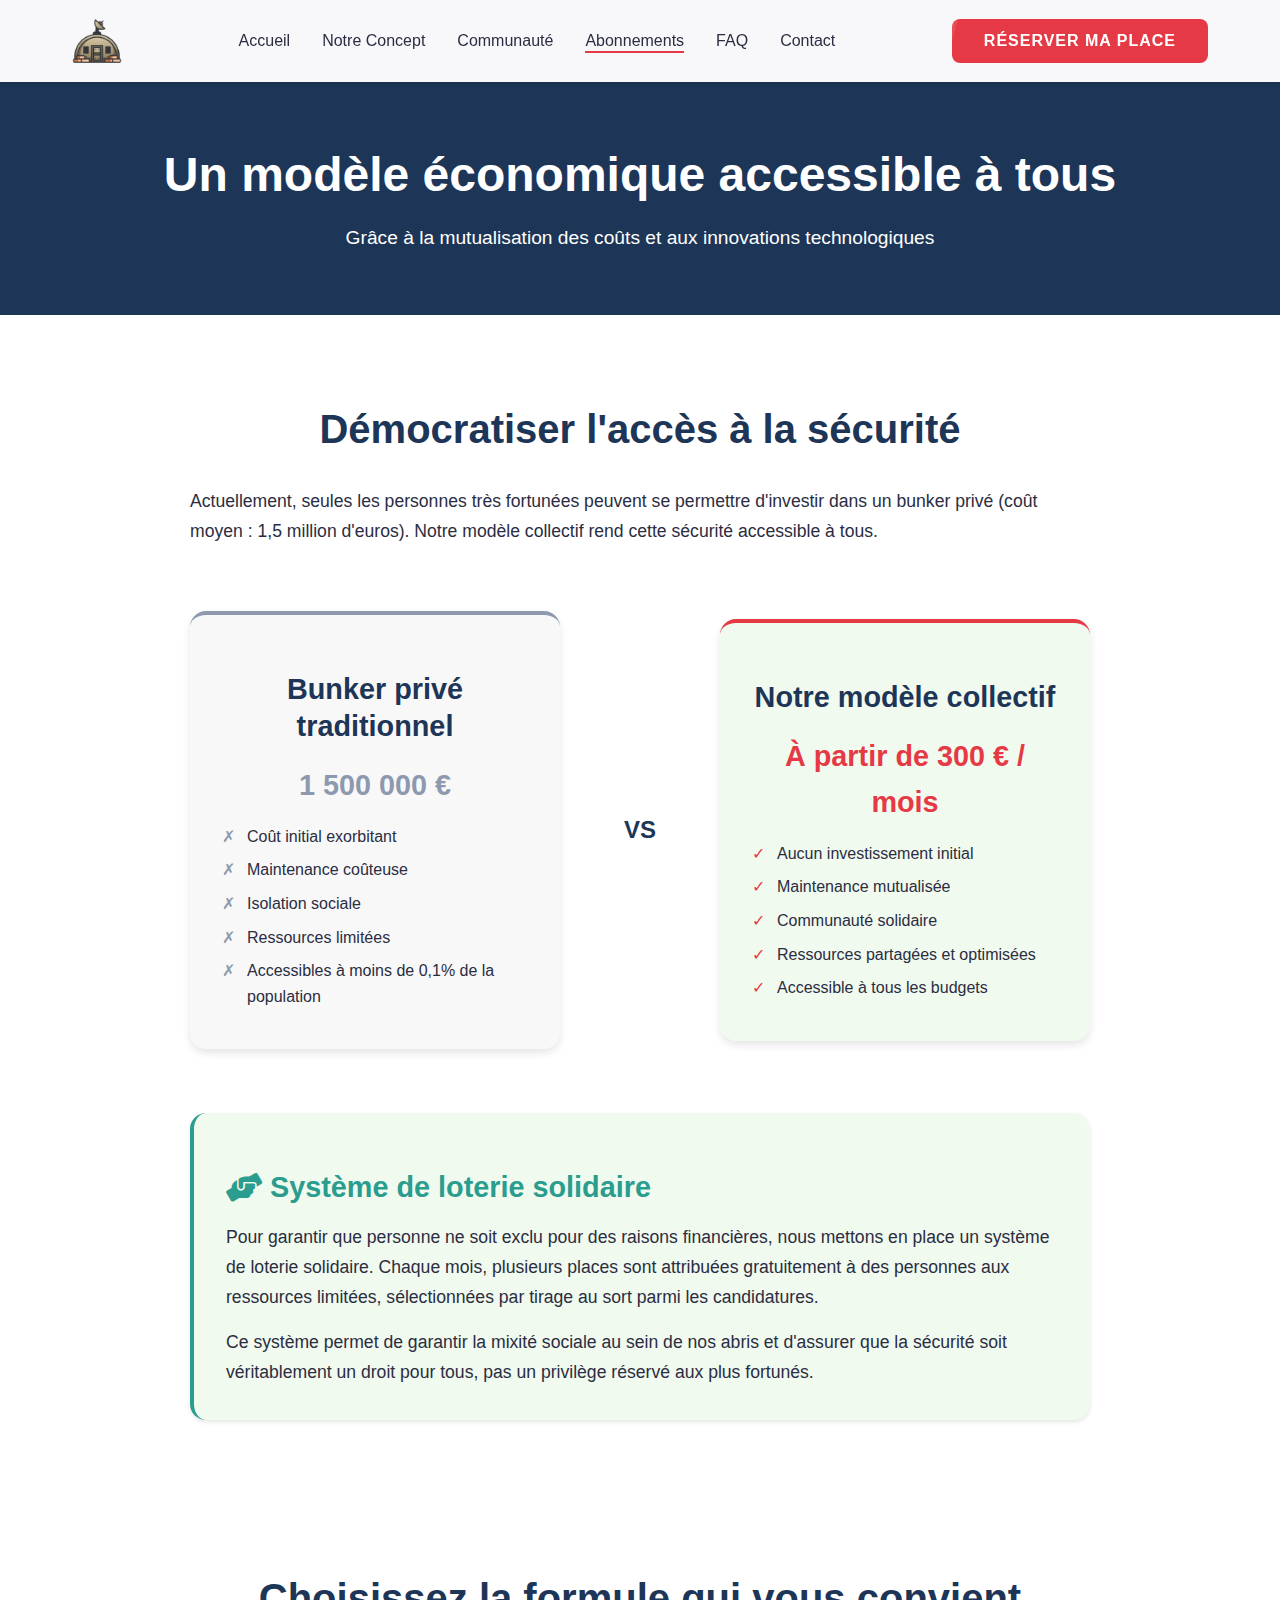
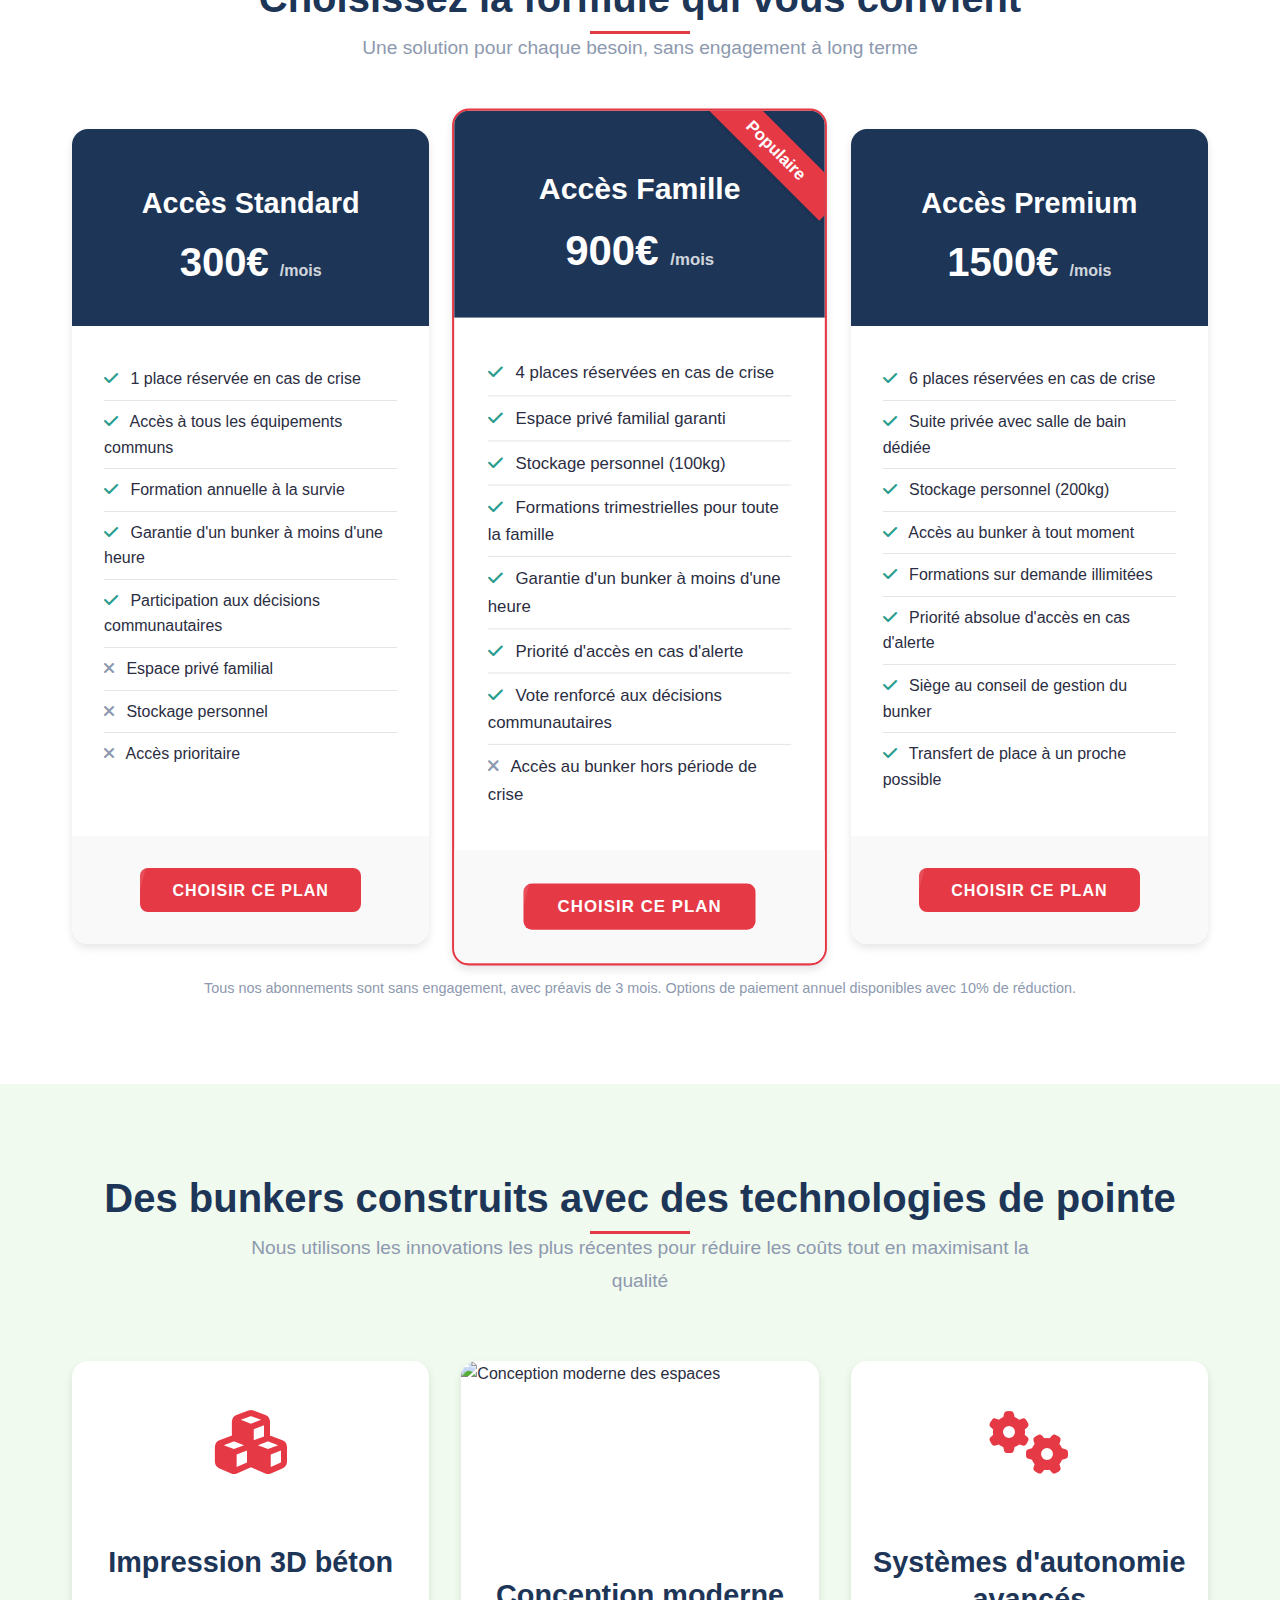
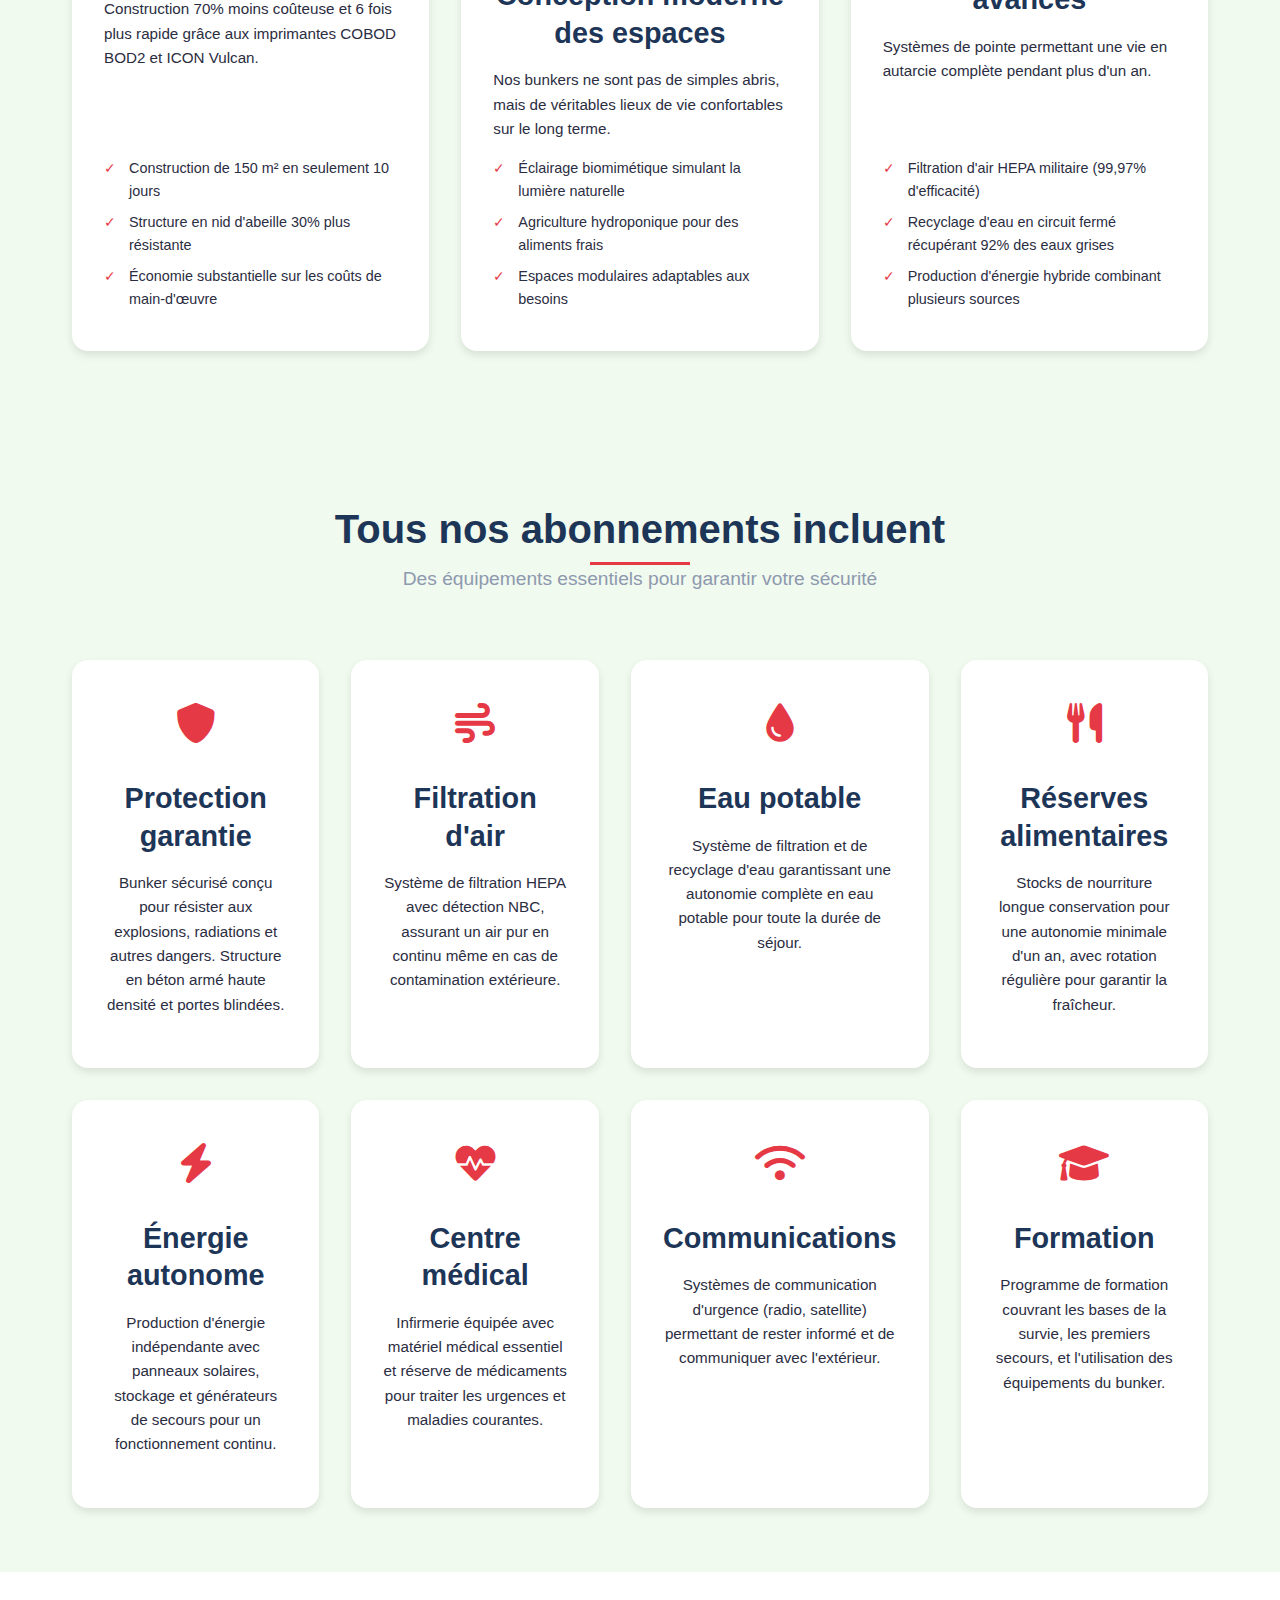
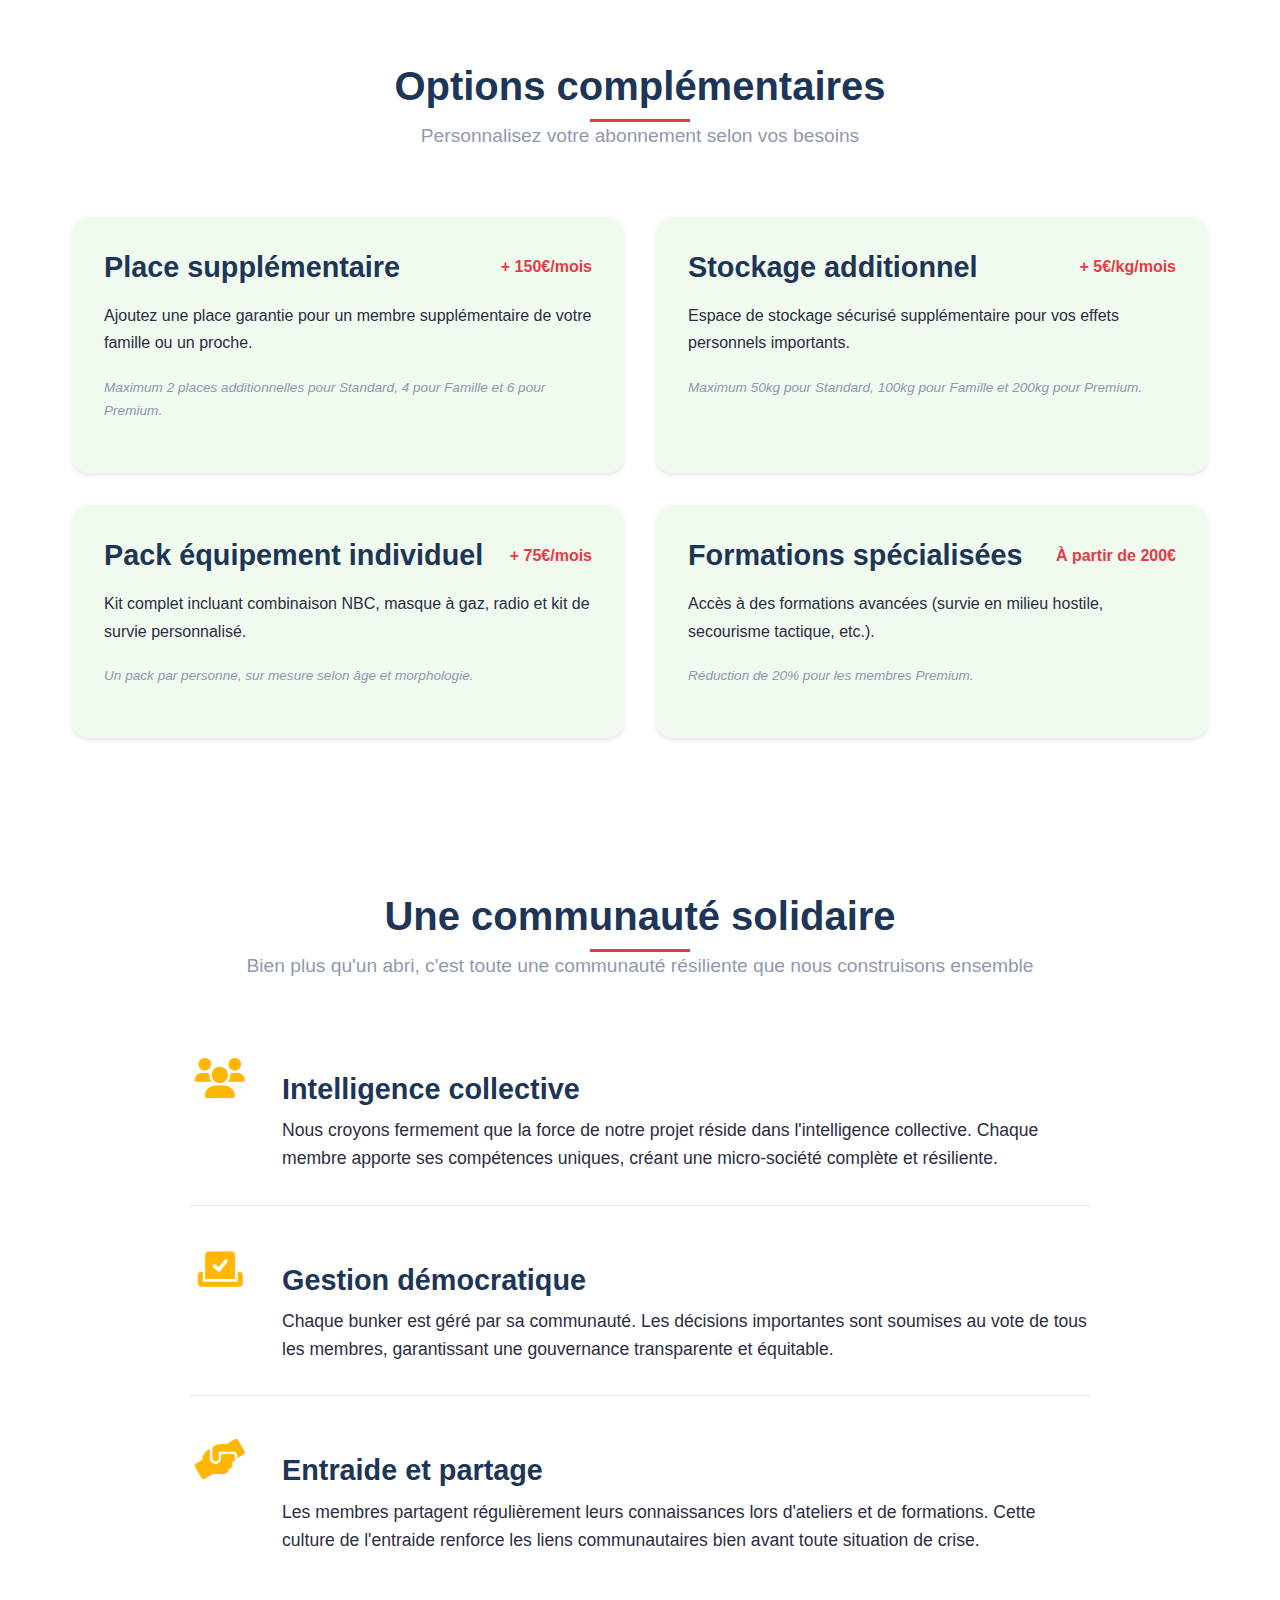
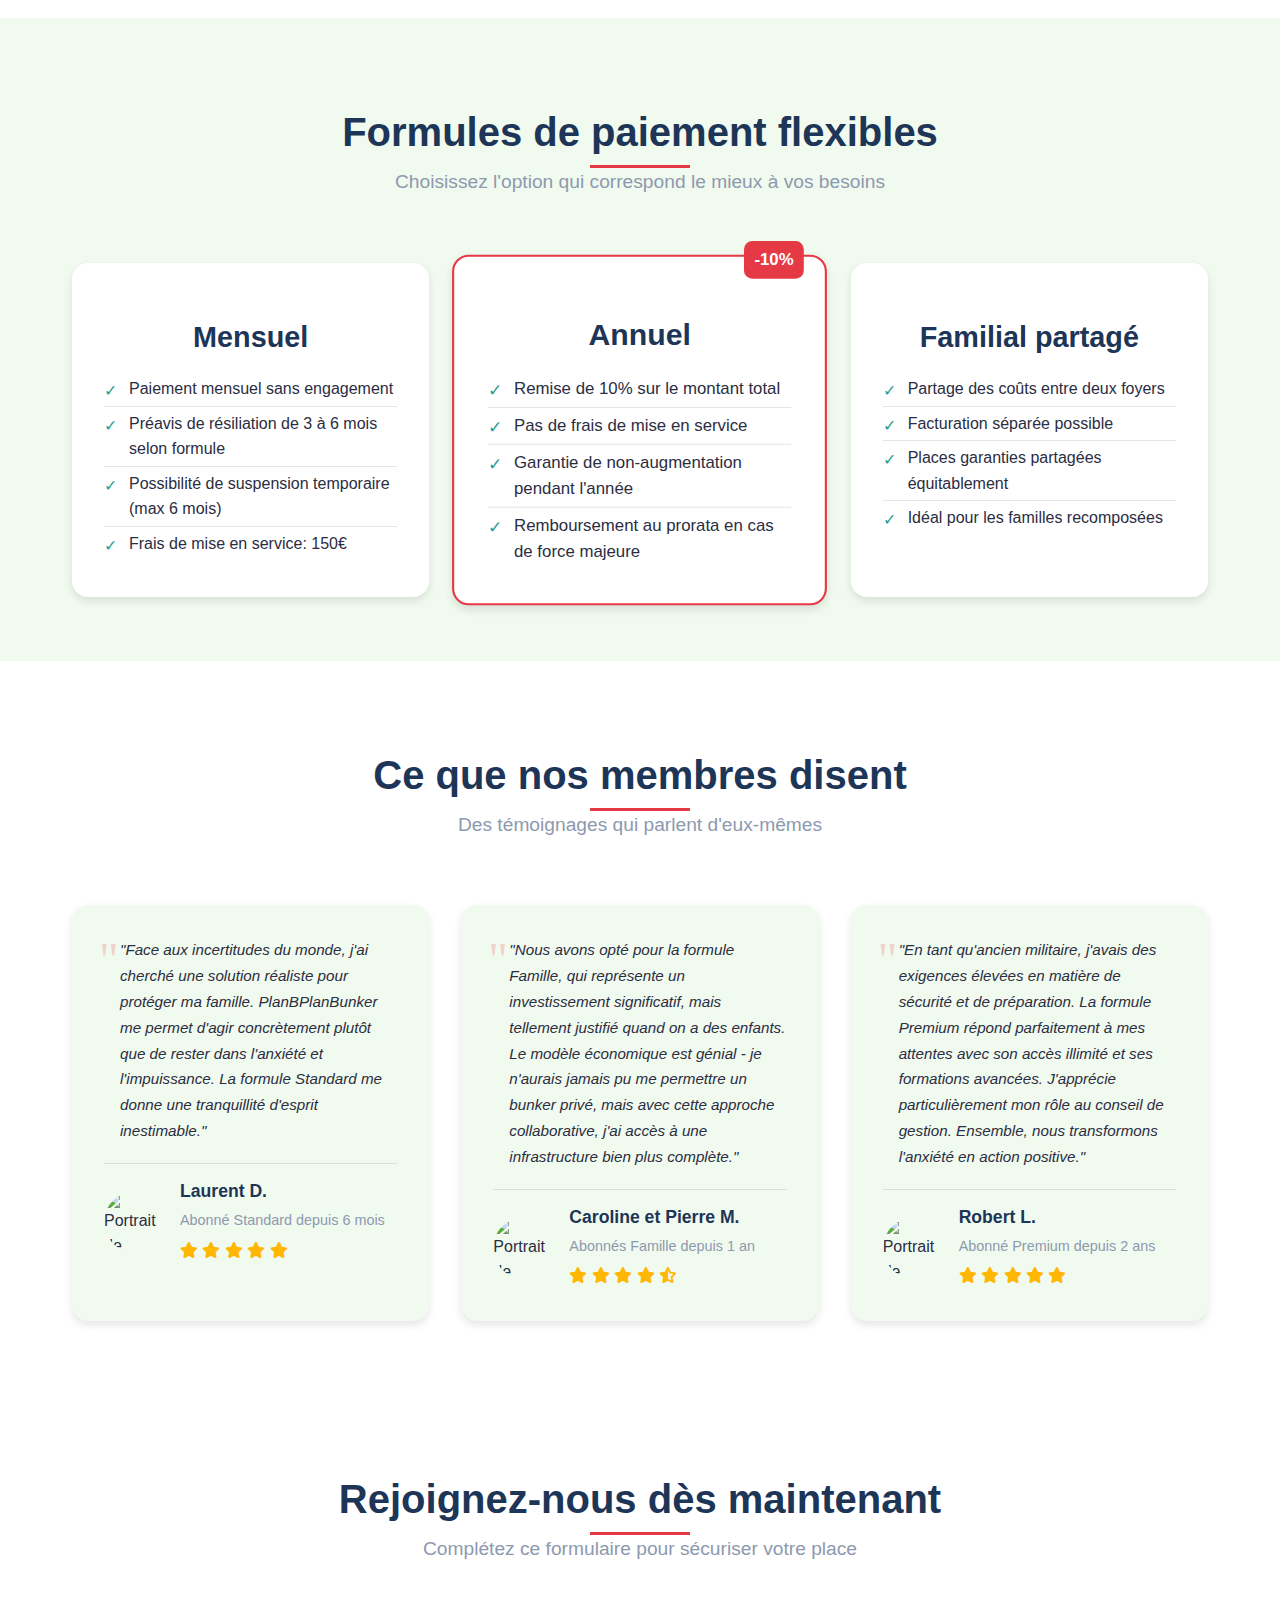
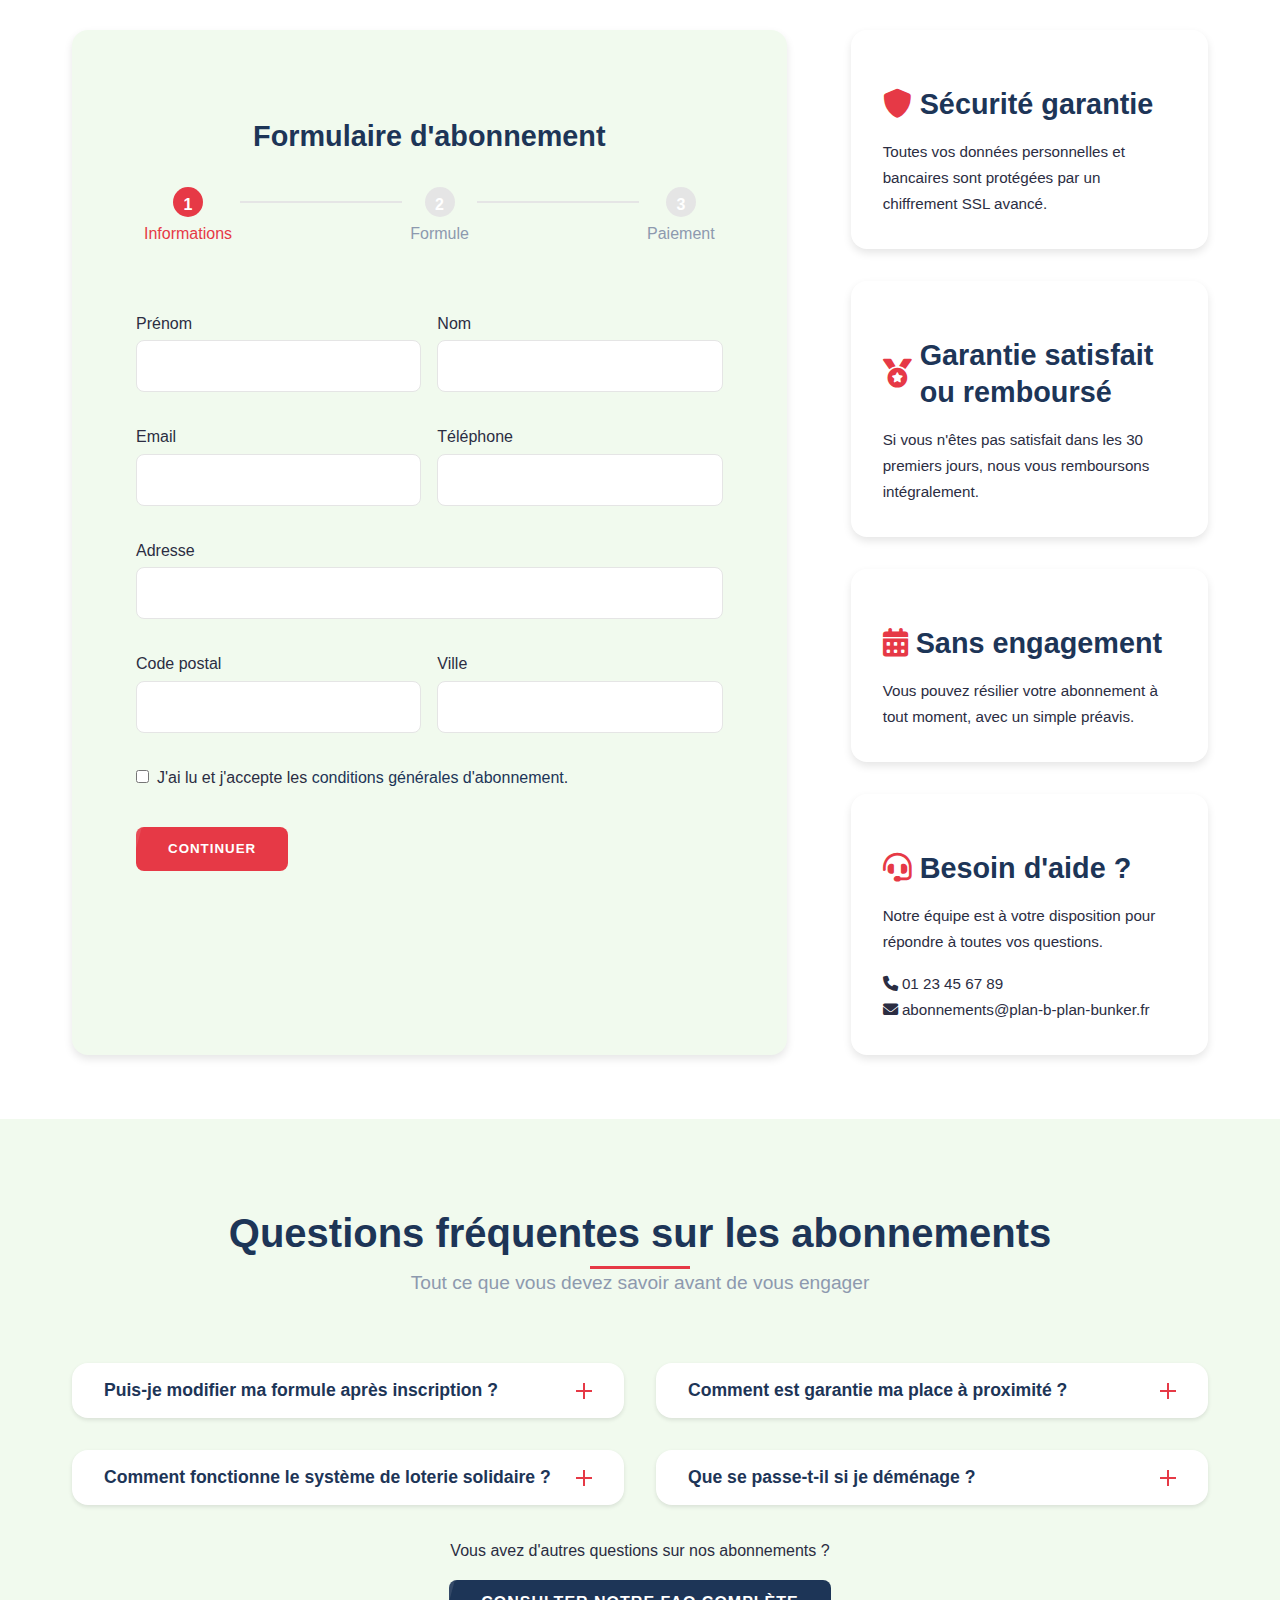
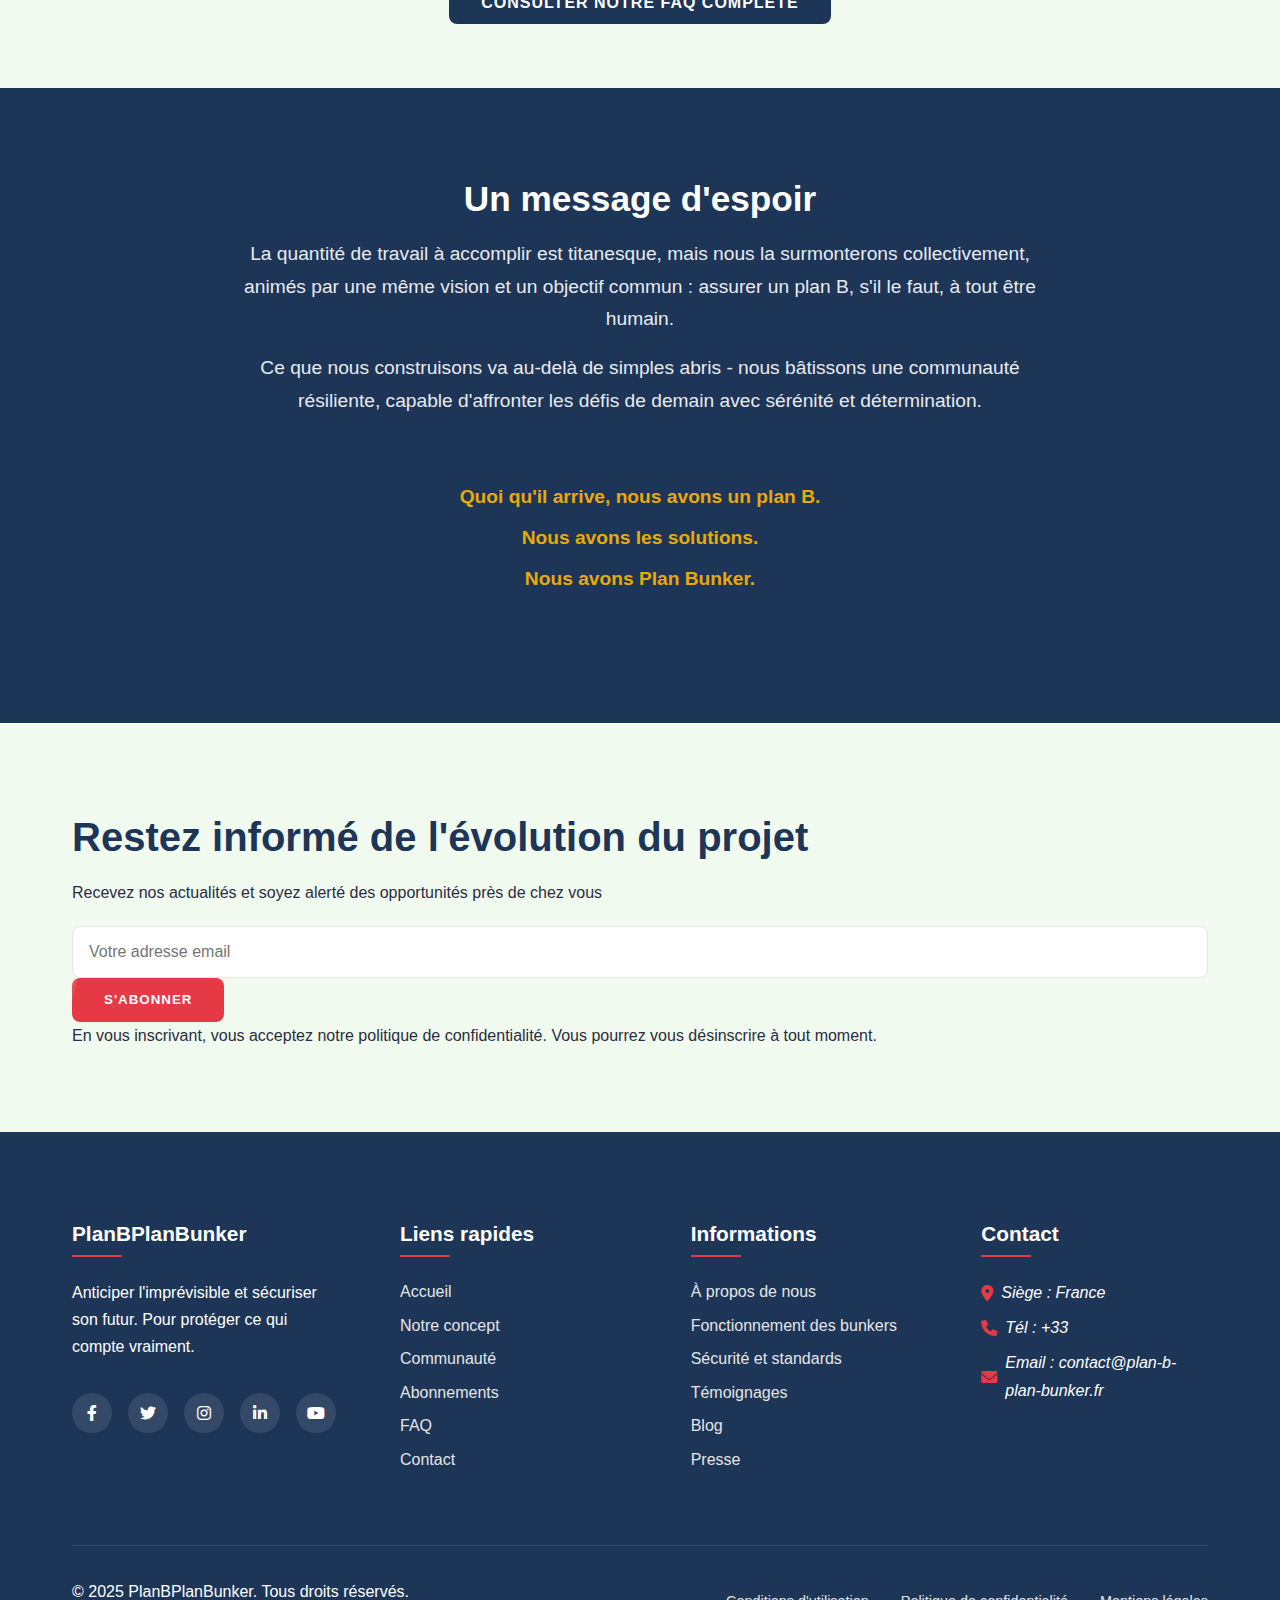
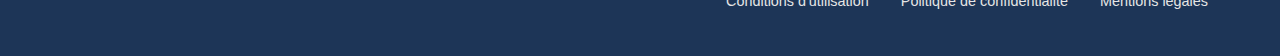
==== pages/abonnement.html @ 9e8ac9ee "refonte page abonnement" ====
<!DOCTYPE html>
<html lang="fr">
<head>
    <meta charset="UTF-8">
    <meta name="viewport" content="width=device-width, initial-scale=1.0">
    <title>Abonnements | PlanBPlanBunker</title>
    <meta name="description" content="Découvrez nos formules d'abonnement pour accéder à nos bunkers communautaires et sécuriser votre Plan B face aux incertitudes de demain.">
    <link rel="stylesheet" href="../assets/css/main.css">
    <link rel="stylesheet" href="../assets/css/abonnement.css">
    <link rel="stylesheet" href="https://cdnjs.cloudflare.com/ajax/libs/font-awesome/6.0.0/css/all.min.css">
</head>
<body>
<!-- Bannière d'alerte -->
<div class="alert-banner">
    <p>🚨 Face aux tensions mondiales croissantes, il est temps d'agir. Nous avons besoin d'un Plan B !</p>
    <button class="close-btn"><i class="fas fa-times"></i></button>
</div>

<!-- En-tête -->
<header class="main-header">
    <div class="container">
        <div class="logo">
            <a href="../index.html">
                <img src="../assets/images/logo.png" alt="PlanBPlanBunker Logo">
            </a>
        </div>
        <nav class="main-nav">
            <button class="menu-toggle" aria-label="Toggle Menu">
                <span></span>
                <span></span>
                <span></span>
            </button>
            <ul class="nav-list">
                <li><a href="../index.html">Accueil</a></li>
                <li><a href="concept.html">Notre Concept</a></li>
                <li><a href="communaute.html">Communauté</a></li>
                <li><a href="abonnement.html" class="active">Abonnements</a></li>
                <li><a href="faq.html">FAQ</a></li>
                <li><a href="contact.html">Contact</a></li>
            </ul>
        </nav>
        <div class="cta-header">
            <a href="#subscribe-now" class="btn btn-primary">Réserver ma place</a>
        </div>
    </div>
</header>

<!-- En-tête de page -->
<section class="page-hero">
    <div class="container">
        <h1>Un modèle économique accessible à tous</h1>
        <p>Grâce à la mutualisation des coûts et aux innovations technologiques</p>
    </div>
</section>

<!-- Section Introduction -->
<section class="intro-section">
    <div class="container">
        <div class="intro-content">
            <h2>Démocratiser l'accès à la sécurité</h2>
            <p>Actuellement, seules les personnes très fortunées peuvent se permettre d'investir dans un bunker privé (coût moyen : 1,5 million d'euros). Notre modèle collectif rend cette sécurité accessible à tous.</p>

            <div class="cost-comparison">
                <div class="comparison-item private">
                    <h3>Bunker privé traditionnel</h3>
                    <div class="price">1 500 000 €</div>
                    <ul class="comparison-features">
                        <li>Coût initial exorbitant</li>
                        <li>Maintenance coûteuse</li>
                        <li>Isolation sociale</li>
                        <li>Ressources limitées</li>
                        <li>Accessibles à moins de 0,1% de la population</li>
                    </ul>
                </div>
                <div class="comparison-vs">VS</div>
                <div class="comparison-item collective">
                    <h3>Notre modèle collectif</h3>
                    <div class="price">À partir de 300 € / mois</div>
                    <ul class="comparison-features">
                        <li>Aucun investissement initial</li>
                        <li>Maintenance mutualisée</li>
                        <li>Communauté solidaire</li>
                        <li>Ressources partagées et optimisées</li>
                        <li>Accessible à tous les budgets</li>
                    </ul>
                </div>
            </div>

            <div class="info-box solidarity">
                <h3><i class="fas fa-hands-helping"></i> Système de loterie solidaire</h3>
                <p>Pour garantir que personne ne soit exclu pour des raisons financières, nous mettons en place un système de loterie solidaire. Chaque mois, plusieurs places sont attribuées gratuitement à des personnes aux ressources limitées, sélectionnées par tirage au sort parmi les candidatures.</p>
                <p>Ce système permet de garantir la mixité sociale au sein de nos abris et d'assurer que la sécurité soit véritablement un droit pour tous, pas un privilège réservé aux plus fortunés.</p>
            </div>
        </div>
    </div>
</section>

<!-- Section Plans d'abonnement -->
<section class="plans-section">
    <div class="container">
        <div class="section-header">
            <h2>Choisissez la formule qui vous convient</h2>
            <p>Une solution pour chaque besoin, sans engagement à long terme</p>
        </div>

        <div class="plans-grid">
            <div class="plan-card">
                <div class="plan-header">
                    <h3>Accès Standard</h3>
                    <div class="price">
                        <span class="amount">300€</span>
                        <span class="period">/mois</span>
                    </div>
                </div>
                <div class="plan-features">
                    <ul>
                        <li><i class="fas fa-check"></i> 1 place réservée en cas de crise</li>
                        <li><i class="fas fa-check"></i> Accès à tous les équipements communs</li>
                        <li><i class="fas fa-check"></i> Formation annuelle à la survie</li>
                        <li><i class="fas fa-check"></i> Garantie d'un bunker à moins d'une heure</li>
                        <li><i class="fas fa-check"></i> Participation aux décisions communautaires</li>
                        <li><i class="fas fa-times"></i> Espace privé familial</li>
                        <li><i class="fas fa-times"></i> Stockage personnel</li>
                        <li><i class="fas fa-times"></i> Accès prioritaire</li>
                    </ul>
                </div>
                <div class="plan-footer">
                    <a href="#subscribe-now" class="btn btn-primary">Choisir ce plan</a>
                </div>
            </div>

            <div class="plan-card featured">
                <div class="ribbon">Populaire</div>
                <div class="plan-header">
                    <h3>Accès Famille</h3>
                    <div class="price">
                        <span class="amount">900€</span>
                        <span class="period">/mois</span>
                    </div>
                </div>
                <div class="plan-features">
                    <ul>
                        <li><i class="fas fa-check"></i> 4 places réservées en cas de crise</li>
                        <li><i class="fas fa-check"></i> Espace privé familial garanti</li>
                        <li><i class="fas fa-check"></i> Stockage personnel (100kg)</li>
                        <li><i class="fas fa-check"></i> Formations trimestrielles pour toute la famille</li>
                        <li><i class="fas fa-check"></i> Garantie d'un bunker à moins d'une heure</li>
                        <li><i class="fas fa-check"></i> Priorité d'accès en cas d'alerte</li>
                        <li><i class="fas fa-check"></i> Vote renforcé aux décisions communautaires</li>
                        <li><i class="fas fa-times"></i> Accès au bunker hors période de crise</li>
                    </ul>
                </div>
                <div class="plan-footer">
                    <a href="#subscribe-now" class="btn btn-primary">Choisir ce plan</a>
                </div>
            </div>

            <div class="plan-card">
                <div class="plan-header">
                    <h3>Accès Premium</h3>
                    <div class="price">
                        <span class="amount">1500€</span>
                        <span class="period">/mois</span>
                    </div>
                </div>
                <div class="plan-features">
                    <ul>
                        <li><i class="fas fa-check"></i> 6 places réservées en cas de crise</li>
                        <li><i class="fas fa-check"></i> Suite privée avec salle de bain dédiée</li>
                        <li><i class="fas fa-check"></i> Stockage personnel (200kg)</li>
                        <li><i class="fas fa-check"></i> Accès au bunker à tout moment</li>
                        <li><i class="fas fa-check"></i> Formations sur demande illimitées</li>
                        <li><i class="fas fa-check"></i> Priorité absolue d'accès en cas d'alerte</li>
                        <li><i class="fas fa-check"></i> Siège au conseil de gestion du bunker</li>
                        <li><i class="fas fa-check"></i> Transfert de place à un proche possible</li>
                    </ul>
                </div>
                <div class="plan-footer">
                    <a href="#subscribe-now" class="btn btn-primary">Choisir ce plan</a>
                </div>
            </div>
        </div>

        <div class="plans-note">
            <p>Tous nos abonnements sont sans engagement, avec préavis de 3 mois. Options de paiement annuel disponibles avec 10% de réduction.</p>
        </div>
    </div>
</section>

<!-- Section Technologies -->
<section class="tech-section">
    <div class="container">
        <div class="section-header">
            <h2>Des bunkers construits avec des technologies de pointe</h2>
            <p>Nous utilisons les innovations les plus récentes pour réduire les coûts tout en maximisant la qualité</p>
        </div>

        <div class="tech-grid">
            <div class="tech-item">
                <div class="tech-icon">
                    <i class="fas fa-cubes"></i>
                </div>
                <h3>Impression 3D béton</h3>
                <p>Construction 70% moins coûteuse et 6 fois plus rapide grâce aux imprimantes COBOD BOD2 et ICON Vulcan.</p>
                <ul class="tech-benefits">
                    <li>Construction de 150 m² en seulement 10 jours</li>
                    <li>Structure en nid d'abeille 30% plus résistante</li>
                    <li>Économie substantielle sur les coûts de main-d'œuvre</li>
                </ul>
            </div>

            <div class="tech-item">
                <div class="tech-image">
                    <img src="../assets/images/modern-bunker-space.jpg" alt="Conception moderne des espaces">
                </div>
                <h3>Conception moderne des espaces</h3>
                <p>Nos bunkers ne sont pas de simples abris, mais de véritables lieux de vie confortables sur le long terme.</p>
                <ul class="tech-benefits">
                    <li>Éclairage biomimétique simulant la lumière naturelle</li>
                    <li>Agriculture hydroponique pour des aliments frais</li>
                    <li>Espaces modulaires adaptables aux besoins</li>
                </ul>
            </div>

            <div class="tech-item">
                <div class="tech-icon">
                    <i class="fas fa-cogs"></i>
                </div>
                <h3>Systèmes d'autonomie avancés</h3>
                <p>Systèmes de pointe permettant une vie en autarcie complète pendant plus d'un an.</p>
                <ul class="tech-benefits">
                    <li>Filtration d'air HEPA militaire (99,97% d'efficacité)</li>
                    <li>Recyclage d'eau en circuit fermé récupérant 92% des eaux grises</li>
                    <li>Production d'énergie hybride combinant plusieurs sources</li>
                </ul>
            </div>
        </div>
    </div>
</section>

<!-- Section Avantages inclus -->
<section class="benefits-section">
    <div class="container">
        <div class="section-header">
            <h2>Tous nos abonnements incluent</h2>
            <p>Des équipements essentiels pour garantir votre sécurité</p>
        </div>

        <div class="benefits-grid">
            <div class="benefit-card">
                <div class="benefit-icon">
                    <i class="fas fa-shield-alt"></i>
                </div>
                <h3>Protection garantie</h3>
                <p>Bunker sécurisé conçu pour résister aux explosions, radiations et autres dangers. Structure en béton armé haute densité et portes blindées.</p>
            </div>

            <div class="benefit-card">
                <div class="benefit-icon">
                    <i class="fas fa-wind"></i>
                </div>
                <h3>Filtration d'air</h3>
                <p>Système de filtration HEPA avec détection NBC, assurant un air pur en continu même en cas de contamination extérieure.</p>
            </div>

            <div class="benefit-card">
                <div class="benefit-icon">
                    <i class="fas fa-tint"></i>
                </div>
                <h3>Eau potable</h3>
                <p>Système de filtration et de recyclage d'eau garantissant une autonomie complète en eau potable pour toute la durée de séjour.</p>
            </div>

            <div class="benefit-card">
                <div class="benefit-icon">
                    <i class="fas fa-utensils"></i>
                </div>
                <h3>Réserves alimentaires</h3>
                <p>Stocks de nourriture longue conservation pour une autonomie minimale d'un an, avec rotation régulière pour garantir la fraîcheur.</p>
            </div>

            <div class="benefit-card">
                <div class="benefit-icon">
                    <i class="fas fa-bolt"></i>
                </div>
                <h3>Énergie autonome</h3>
                <p>Production d'énergie indépendante avec panneaux solaires, stockage et générateurs de secours pour un fonctionnement continu.</p>
            </div>

            <div class="benefit-card">
                <div class="benefit-icon">
                    <i class="fas fa-heartbeat"></i>
                </div>
                <h3>Centre médical</h3>
                <p>Infirmerie équipée avec matériel médical essentiel et réserve de médicaments pour traiter les urgences et maladies courantes.</p>
            </div>

            <div class="benefit-card">
                <div class="benefit-icon">
                    <i class="fas fa-wifi"></i>
                </div>
                <h3>Communications</h3>
                <p>Systèmes de communication d'urgence (radio, satellite) permettant de rester informé et de communiquer avec l'extérieur.</p>
            </div>

            <div class="benefit-card">
                <div class="benefit-icon">
                    <i class="fas fa-graduation-cap"></i>
                </div>
                <h3>Formation</h3>
                <p>Programme de formation couvrant les bases de la survie, les premiers secours, et l'utilisation des équipements du bunker.</p>
            </div>
        </div>
    </div>
</section>

<!-- Section Options complémentaires -->
<section class="options-section">
    <div class="container">
        <div class="section-header">
            <h2>Options complémentaires</h2>
            <p>Personnalisez votre abonnement selon vos besoins</p>
        </div>

        <div class="options-grid">
            <div class="option-card">
                <div class="option-header">
                    <h3>Place supplémentaire</h3>
                    <span class="option-price">+ 150€/mois</span>
                </div>
                <p>Ajoutez une place garantie pour un membre supplémentaire de votre famille ou un proche.</p>
                <p class="option-note">Maximum 2 places additionnelles pour Standard, 4 pour Famille et 6 pour Premium.</p>
            </div>

            <div class="option-card">
                <div class="option-header">
                    <h3>Stockage additionnel</h3>
                    <span class="option-price">+ 5€/kg/mois</span>
                </div>
                <p>Espace de stockage sécurisé supplémentaire pour vos effets personnels importants.</p>
                <p class="option-note">Maximum 50kg pour Standard, 100kg pour Famille et 200kg pour Premium.</p>
            </div>

            <div class="option-card">
                <div class="option-header">
                    <h3>Pack équipement individuel</h3>
                    <span class="option-price">+ 75€/mois</span>
                </div>
                <p>Kit complet incluant combinaison NBC, masque à gaz, radio et kit de survie personnalisé.</p>
                <p class="option-note">Un pack par personne, sur mesure selon âge et morphologie.</p>
            </div>

            <div class="option-card">
                <div class="option-header">
                    <h3>Formations spécialisées</h3>
                    <span class="option-price">À partir de 200€</span>
                </div>
                <p>Accès à des formations avancées (survie en milieu hostile, secourisme tactique, etc.).</p>
                <p class="option-note">Réduction de 20% pour les membres Premium.</p>
            </div>
        </div>
    </div>
</section>

<!-- Section Communauté -->
<section class="community-section">
    <div class="container">
        <div class="section-header">
            <h2>Une communauté solidaire</h2>
            <p>Bien plus qu'un abri, c'est toute une communauté résiliente que nous construisons ensemble</p>
        </div>

        <div class="community-features">
            <div class="community-feature">
                <div class="feature-icon">
                    <i class="fas fa-users"></i>
                </div>
                <div class="feature-content">
                    <h3>Intelligence collective</h3>
                    <p>Nous croyons fermement que la force de notre projet réside dans l'intelligence collective. Chaque membre apporte ses compétences uniques, créant une micro-société complète et résiliente.</p>
                </div>
            </div>

            <div class="community-feature">
                <div class="feature-icon">
                    <i class="fas fa-vote-yea"></i>
                </div>
                <div class="feature-content">
                    <h3>Gestion démocratique</h3>
                    <p>Chaque bunker est géré par sa communauté. Les décisions importantes sont soumises au vote de tous les membres, garantissant une gouvernance transparente et équitable.</p>
                </div>
            </div>

            <div class="community-feature">
                <div class="feature-icon">
                    <i class="fas fa-hands-helping"></i>
                </div>
                <div class="feature-content">
                    <h3>Entraide et partage</h3>
                    <p>Les membres partagent régulièrement leurs connaissances lors d'ateliers et de formations. Cette culture de l'entraide renforce les liens communautaires bien avant toute situation de crise.</p>
                </div>
            </div>
        </div>
    </div>
</section>

<!-- Section Formule de paiement -->
<section class="payment-section">
    <div class="container">
        <div class="section-header">
            <h2>Formules de paiement flexibles</h2>
            <p>Choisissez l'option qui correspond le mieux à vos besoins</p>
        </div>

        <div class="payment-options">
            <div class="payment-option">
                <h3>Mensuel</h3>
                <ul class="option-features">
                    <li>Paiement mensuel sans engagement</li>
                    <li>Préavis de résiliation de 3 à 6 mois selon formule</li>
                    <li>Possibilité de suspension temporaire (max 6 mois)</li>
                    <li>Frais de mise en service: 150€</li>
                </ul>
            </div>

            <div class="payment-option featured">
                <div class="option-tag">-10%</div>
                <h3>Annuel</h3>
                <ul class="option-features">
                    <li>Remise de 10% sur le montant total</li>
                    <li>Pas de frais de mise en service</li>
                    <li>Garantie de non-augmentation pendant l'année</li>
                    <li>Remboursement au prorata en cas de force majeure</li>
                </ul>
            </div>

            <div class="payment-option">
                <h3>Familial partagé</h3>
                <ul class="option-features">
                    <li>Partage des coûts entre deux foyers</li>
                    <li>Facturation séparée possible</li>
                    <li>Places garanties partagées équitablement</li>
                    <li>Idéal pour les familles recomposées</li>
                </ul>
            </div>
        </div>
    </div>
</section>

<!-- Section Témoignages -->
<section class="testimonials-section">
    <div class="container">
        <div class="section-header">
            <h2>Ce que nos membres disent</h2>
            <p>Des témoignages qui parlent d'eux-mêmes</p>
        </div>

        <div class="testimonials-grid">
            <div class="testimonial">
                <div class="testimonial-content">
                    <p>"Face aux incertitudes du monde, j'ai cherché une solution réaliste pour protéger ma famille. PlanBPlanBunker me permet d'agir concrètement plutôt que de rester dans l'anxiété et l'impuissance. La formule Standard me donne une tranquillité d'esprit inestimable."</p>
                </div>
                <div class="testimonial-author">
                    <img src="../assets/images/testimonial-1.jpg" alt="Portrait de Laurent D.">
                    <div class="author-info">
                        <h4>Laurent D.</h4>
                        <p>Abonné Standard depuis 6 mois</p>
                        <div class="rating">
                            <i class="fas fa-star"></i>
                            <i class="fas fa-star"></i>
                            <i class="fas fa-star"></i>
                            <i class="fas fa-star"></i>
                            <i class="fas fa-star"></i>
                        </div>
                    </div>
                </div>
            </div>

            <div class="testimonial">
                <div class="testimonial-content">
                    <p>"Nous avons opté pour la formule Famille, qui représente un investissement significatif, mais tellement justifié quand on a des enfants. Le modèle économique est génial - je n'aurais jamais pu me permettre un bunker privé, mais avec cette approche collaborative, j'ai accès à une infrastructure bien plus complète."</p>
                </div>
                <div class="testimonial-author">
                    <img src="../assets/images/testimonial-2.jpg" alt="Portrait de Caroline et Pierre M.">
                    <div class="author-info">
                        <h4>Caroline et Pierre M.</h4>
                        <p>Abonnés Famille depuis 1 an</p>
                        <div class="rating">
                            <i class="fas fa-star"></i>
                            <i class="fas fa-star"></i>
                            <i class="fas fa-star"></i>
                            <i class="fas fa-star"></i>
                            <i class="fas fa-star-half-alt"></i>
                        </div>
                    </div>
                </div>
            </div>

            <div class="testimonial">
                <div class="testimonial-content">
                    <p>"En tant qu'ancien militaire, j'avais des exigences élevées en matière de sécurité et de préparation. La formule Premium répond parfaitement à mes attentes avec son accès illimité et ses formations avancées. J'apprécie particulièrement mon rôle au conseil de gestion. Ensemble, nous transformons l'anxiété en action positive."</p>
                </div>
                <div class="testimonial-author">
                    <img src="../assets/images/testimonial-3.jpg" alt="Portrait de Robert L.">
                    <div class="author-info">
                        <h4>Robert L.</h4>
                        <p>Abonné Premium depuis 2 ans</p>
                        <div class="rating">
                            <i class="fas fa-star"></i>
                            <i class="fas fa-star"></i>
                            <i class="fas fa-star"></i>
                            <i class="fas fa-star"></i>
                            <i class="fas fa-star"></i>
                        </div>
                    </div>
                </div>
            </div>
        </div>
    </div>
</section>

<!-- Section Formulaire d'abonnement -->
<section class="subscribe-section" id="subscribe-now">
    <div class="container">
        <div class="section-header">
            <h2>Rejoignez-nous dès maintenant</h2>
            <p>Complétez ce formulaire pour sécuriser votre place</p>
        </div>

        <div class="subscribe-container">
            <form id="subscription-form" class="subscription-form">
                <h3>Formulaire d'abonnement</h3>

                <div class="form-steps">
                    <div class="step active" data-step="1">Informations</div>
                    <div class="step" data-step="2">Formule</div>
                    <div class="step" data-step="3">Paiement</div>
                </div>

                <div class="form-panel active" id="panel-1">
                    <div class="form-row">
                        <div class="form-group">
                            <label for="firstname">Prénom</label>
                            <input type="text" id="firstname" name="firstname" required>
                        </div>
                        <div class="form-group">
                            <label for="lastname">Nom</label>
                            <input type="text" id="lastname" name="lastname" required>
                        </div>
                    </div>

                    <div class="form-row">
                        <div class="form-group">
                            <label for="email">Email</label>
                            <input type="email" id="email" name="email" required>
                        </div>
                        <div class="form-group">
                            <label for="phone">Téléphone</label>
                            <input type="tel" id="phone" name="phone" required>
                        </div>
                    </div>

                    <div class="form-group">
                        <label for="address">Adresse</label>
                        <input type="text" id="address" name="address" required>
                    </div>

                    <div class="form-row">
                        <div class="form-group">
                            <label for="zipcode">Code postal</label>
                            <input type="text" id="zipcode" name="zipcode" required>
                        </div>
                        <div class="form-group">
                            <label for="city">Ville</label>
                            <input type="text" id="city" name="city" required>
                        </div>
                    </div>

                    <div class="form-group form-checkbox">
                        <input type="checkbox" id="terms" name="terms" required>
                        <label for="terms">J'ai lu et j'accepte les <a href="#" target="_blank">conditions générales d'abonnement</a>.</label>
                    </div>

                    <div class="form-buttons">
                        <button type="button" class="btn btn-primary next-step" data-next="2">Continuer</button>
                    </div>
                </div>

                <div class="form-panel" id="panel-2">
                    <h4>Choisissez votre formule</h4>

                    <div class="plan-options">
                        <div class="plan-option">
                            <input type="radio" id="plan-standard" name="plan" value="standard" required>
                            <label for="plan-standard">
                                <span class="plan-name">Accès Standard</span>
                                <span class="plan-price">300€/mois</span>
                                <span class="plan-desc">1 place, formation annuelle, équipements communs</span>
                            </label>
                        </div>

                        <div class="plan-option">
                            <input type="radio" id="plan-family" name="plan" value="family" checked required>
                            <label for="plan-family">
                                <span class="plan-name">Accès Famille</span>
                                <span class="plan-price">900€/mois</span>
                                <span class="plan-desc">4 places, espace privé, stockage 100kg, formations trimestrielles</span>
                            </label>
                        </div>

                        <div class="plan-option">
                            <input type="radio" id="plan-premium" name="plan" value="premium" required>
                            <label for="plan-premium">
                                <span class="plan-name">Accès Premium</span>
                                <span class="plan-price">1500€/mois</span>
                                <span class="plan-desc">6 places, suite privée, accès permanent, formations illimitées</span>
                            </label>
                        </div>
                    </div>

                    <h4>Fréquence de paiement</h4>

                    <div class="payment-freq">
                        <div class="freq-option">
                            <input type="radio" id="freq-monthly" name="frequency" value="monthly" checked>
                            <label for="freq-monthly">Mensuel</label>
                        </div>

                        <div class="freq-option">
                            <input type="radio" id="freq-annual" name="frequency" value="annual">
                            <label for="freq-annual">Annuel (-10%)</label>
                        </div>
                    </div>

                    <h4>Options complémentaires</h4>

                    <div class="addon-options">
                        <div class="addon-option">
                            <input type="checkbox" id="addon-places" name="addon[]" value="extra-places">
                            <label for="addon-places">Places supplémentaires</label>
                            <select id="extra-places-qty" name="extra-places-qty" disabled>
                                <option value="1">1 place (+150€/mois)</option>
                                <option value="2">2 places (+300€/mois)</option>
                            </select>
                        </div>

                        <div class="addon-option">
                            <input type="checkbox" id="addon-storage" name="addon[]" value="storage">
                            <label for="addon-storage">Stockage supplémentaire</label>
                            <div class="quantity-input">
                                <input type="number" id="storage-qty" name="storage-qty" min="10" max="100" value="10" disabled>
                                <span class="quantity-unit">kg (+50€/mois)</span>
                            </div>
                        </div>

                        <div class="addon-option">
                            <input type="checkbox" id="addon-equipment" name="addon[]" value="equipment">
                            <label for="addon-equipment">Pack équipement individuel</label>
                            <select id="equipment-qty" name="equipment-qty" disabled>
                                <option value="1">1 personne (+75€/mois)</option>
                                <option value="2">2 personnes (+150€/mois)</option>
                                <option value="3">3 personnes (+225€/mois)</option>
                                <option value="4">4 personnes (+300€/mois)</option>
                            </select>
                        </div>
                    </div>

                    <div class="price-summary">
                        <div class="summary-row">
                            <span>Formule Famille</span>
                            <span>900€/mois</span>
                        </div>
                        <div class="summary-total">
                            <span>Total estimé</span>
                            <span id="total-price">900€/mois</span>
                        </div>
                    </div>

                    <div class="form-buttons">
                        <button type="button" class="btn btn-secondary prev-step" data-prev="1">Retour</button>
                        <button type="button" class="btn btn-primary next-step" data-next="3">Continuer</button>
                    </div>
                </div>

                <div class="form-panel" id="panel-3">
                    <h4>Méthode de paiement</h4>

                    <div class="payment-methods">
                        <div class="payment-method">
                            <input type="radio" id="method-card" name="payment-method" value="card" checked>
                            <label for="method-card">
                                <i class="fas fa-credit-card"></i>
                                <span>Carte bancaire</span>
                            </label>
                        </div>

                        <div class="payment-method">
                            <input type="radio" id="method-sepa" name="payment-method" value="sepa">
                            <label for="method-sepa">
                                <i class="fas fa-university"></i>
                                <span>Prélèvement SEPA</span>
                            </label>
                        </div>
                    </div>

                    <div id="card-payment-fields">
                        <div class="form-group">
                            <label for="card-number">Numéro de carte</label>
                            <input type="text" id="card-number" name="card-number" placeholder="1234 5678 9012 3456" required>
                        </div>

                        <div class="form-row">
                            <div class="form-group">
                                <label for="card-expiry">Date d'expiration</label>
                                <input type="text" id="card-expiry" name="card-expiry" placeholder="MM/AA" required>
                            </div>
                            <div class="form-group">
                                <label for="card-cvc">Code de sécurité</label>
                                <input type="text" id="card-cvc" name="card-cvc" placeholder="123" required>
                            </div>
                        </div>

                        <div class="form-group">
                            <label for="card-name">Nom sur la carte</label>
                            <input type="text" id="card-name" name="card-name" required>
                        </div>
                    </div>

                    <div id="sepa-payment-fields" style="display: none;">
                        <div class="form-group">
                            <label for="iban">IBAN</label>
                            <input type="text" id="iban" name="iban" placeholder="FR76 1234 5678 9012 3456 7890 123" required>
                        </div>

                        <div class="form-group">
                            <label for="bic">BIC</label>
                            <input type="text" id="bic" name="bic" placeholder="ABCDEFGHIJK" required>
                        </div>

                        <div class="form-group">
                            <label for="account-holder">Titulaire du compte</label>
                            <input type="text" id="account-holder" name="account-holder" required>
                        </div>
                    </div>

                    <div class="secure-payment-notice">
                        <i class="fas fa-lock"></i>
                        <p>Paiement 100% sécurisé. Vos données bancaires sont cryptées et ne sont jamais stockées sur nos serveurs.</p>
                    </div>

                    <div class="form-group form-checkbox">
                        <input type="checkbox" id="payment-consent" name="payment-consent" required>
                        <label for="payment-consent">J'autorise PlanBPlanBunker à prélever le montant indiqué selon la périodicité choisie.</label>
                    </div>

                    <div class="form-buttons">
                        <button type="button" class="btn btn-secondary prev-step" data-prev="2">Retour</button>
                        <button type="submit" class="btn btn-primary btn-large">Confirmer l'abonnement</button>
                    </div>
                </div>
            </form>

            <div class="subscription-sidebar">
                <div class="sidebar-block">
                    <h3><i class="fas fa-shield-alt"></i> Sécurité garantie</h3>
                    <p>Toutes vos données personnelles et bancaires sont protégées par un chiffrement SSL avancé.</p>
                </div>

                <div class="sidebar-block">
                    <h3><i class="fas fa-medal"></i> Garantie satisfait ou remboursé</h3>
                    <p>Si vous n'êtes pas satisfait dans les 30 premiers jours, nous vous remboursons intégralement.</p>
                </div>

                <div class="sidebar-block">
                    <h3><i class="fas fa-calendar-alt"></i> Sans engagement</h3>
                    <p>Vous pouvez résilier votre abonnement à tout moment, avec un simple préavis.</p>
                </div>

                <div class="sidebar-block">
                    <h3><i class="fas fa-headset"></i> Besoin d'aide ?</h3>
                    <p>Notre équipe est à votre disposition pour répondre à toutes vos questions.</p>
                    <p class="contact-info">
                        <i class="fas fa-phone"></i> 01 23 45 67 89<br>
                        <i class="fas fa-envelope"></i> abonnements@plan-b-plan-bunker.fr
                    </p>
                </div>
            </div>
        </div>
    </div>
</section>

<!-- Section FAQ Rapide -->
<section class="quick-faq-section">
    <div class="container">
        <div class="section-header">
            <h2>Questions fréquentes sur les abonnements</h2>
            <p>Tout ce que vous devez savoir avant de vous engager</p>
        </div>

        <div class="faq-grid">
            <div class="faq-item">
                <div class="faq-question">
                    <h3>Puis-je modifier ma formule après inscription ?</h3>
                    <span class="toggle-icon"></span>
                </div>
                <div class="faq-answer">
                    <p>Oui, vous pouvez modifier votre formule à tout moment : le passage à une formule supérieure est effectif immédiatement sans frais supplémentaires, tandis que le passage à une formule inférieure prend effet après un délai d'un mois. Votre ancienneté et vos avantages acquis sont conservés.</p>
                </div>
            </div>

            <div class="faq-item">
                <div class="faq-question">
                    <h3>Comment est garantie ma place à proximité ?</h3>
                    <span class="toggle-icon"></span>
                </div>
                <div class="faq-answer">
                    <p>Lors de votre inscription, nous vérifions immédiatement la disponibilité des bunkers dans votre région. Nous garantissons un bunker accessible en moins d'une heure depuis votre domicile. Si aucun bunker n'est disponible dans cette zone, nous vous proposons soit le bunker le plus proche (avec le kilométrage exact), soit un remboursement complet.</p>
                    <p>Si un bunker est en projet dans votre région, vous pouvez bénéficier d'un tarif préférentiel en tant que membre fondateur.</p>
                </div>
            </div>

            <div class="faq-item">
                <div class="faq-question">
                    <h3>Comment fonctionne le système de loterie solidaire ?</h3>
                    <span class="toggle-icon"></span>
                </div>
                <div class="faq-answer">
                    <p>Notre système de loterie solidaire garantit que la sécurité est accessible à tous, indépendamment des moyens financiers. Chaque mois, 5% des places sont attribuées gratuitement par tirage au sort parmi les candidatures reçues. Pour postuler, il suffit de remplir un formulaire détaillant votre situation et vos motivations.</p>
                    <p>Les bénéficiaires reçoivent un accès Standard gratuit pendant un an, renouvelable sous conditions. Ce système est financé par un prélèvement sur les abonnements Premium et par des dons volontaires de la communauté.</p>
                </div>
            </div>

            <div class="faq-item">
                <div class="faq-question">
                    <h3>Que se passe-t-il si je déménage ?</h3>
                    <span class="toggle-icon"></span>
                </div>
                <div class="faq-answer">
                    <p>En cas de déménagement, vous avez plusieurs options : transférer votre abonnement vers un bunker proche de votre nouveau domicile, conserver votre place dans le bunker d'origine, céder votre contrat à un proche, ou résilier sans pénalité si aucun bunker n'est disponible dans votre nouvelle région.</p>
                    <p>Informez-nous au moins 30 jours à l'avance pour préparer la transition.</p>
                </div>
            </div>
        </div>

        <div class="faq-more">
            <p>Vous avez d'autres questions sur nos abonnements ?</p>
            <a href="faq.html" class="btn btn-secondary">Consulter notre FAQ complète</a>
        </div>
    </div>
</section>

<!-- Section Message d'espoir -->
<section class="message-section">
    <div class="container">
        <div class="message-content">
            <h2>Un message d'espoir</h2>
            <p>La quantité de travail à accomplir est titanesque, mais nous la surmonterons collectivement, animés par une même vision et un objectif commun : assurer un plan B, s'il le faut, à tout être humain.</p>
            <p>Ce que nous construisons va au-delà de simples abris - nous bâtissons une communauté résiliente, capable d'affronter les défis de demain avec sérénité et détermination.</p>
            <div class="message-slogan">
                <p>Quoi qu'il arrive, nous avons un plan B.</p>
                <p>Nous avons les solutions.</p>
                <p>Nous avons Plan Bunker.</p>
            </div>
        </div>
    </div>
</section>

<!-- Section Newsletter -->
<section class="newsletter-section">
    <div class="container">
        <div class="newsletter-content">
            <h2>Restez informé de l'évolution du projet</h2>
            <p>Recevez nos actualités et soyez alerté des opportunités près de chez vous</p>
            <form class="newsletter-form" action="#" method="POST">
                <input type="email" placeholder="Votre adresse email" required>
                <button type="submit" class="btn btn-primary">S'abonner</button>
            </form>
            <p class="privacy-note">En vous inscrivant, vous acceptez notre politique de confidentialité. Vous pourrez vous désinscrire à tout moment.</p>
        </div>
    </div>
</section>

<!-- Pied de page -->
<footer class="main-footer">
    <div class="container">
        <div class="footer-grid">
            <div class="footer-col">
                <h3>PlanBPlanBunker</h3>
                <p>Anticiper l'imprévisible et sécuriser son futur. Pour protéger ce qui compte vraiment.</p>
                <div class="social-links">
                    <a href="#" aria-label="Facebook"><i class="fab fa-facebook-f"></i></a>
                    <a href="#" aria-label="Twitter"><i class="fab fa-twitter"></i></a>
                    <a href="#" aria-label="Instagram"><i class="fab fa-instagram"></i></a>
                    <a href="#" aria-label="LinkedIn"><i class="fab fa-linkedin-in"></i></a>
                    <a href="#" aria-label="YouTube"><i class="fab fa-youtube"></i></a>
                </div>
            </div>
            <div class="footer-col">
                <h3>Liens rapides</h3>
                <ul class="footer-links">
                    <li><a href="../index.html">Accueil</a></li>
                    <li><a href="concept.html">Notre concept</a></li>
                    <li><a href="communaute.html">Communauté</a></li>
                    <li><a href="abonnement.html">Abonnements</a></li>
                    <li><a href="faq.html">FAQ</a></li>
                    <li><a href="contact.html">Contact</a></li>
                </ul>
            </div>
            <div class="footer-col">
                <h3>Informations</h3>
                <ul class="footer-links">
                    <li><a href="#">À propos de nous</a></li>
                    <li><a href="#">Fonctionnement des bunkers</a></li>
                    <li><a href="#">Sécurité et standards</a></li>
                    <li><a href="#">Témoignages</a></li>
                    <li><a href="blog.html">Blog</a></li>
                    <li><a href="#">Presse</a></li>
                </ul>
            </div>
            <div class="footer-col">
                <h3>Contact</h3>
                <address>
                    <p><i class="fas fa-map-marker-alt"></i> Siège : France</p>
                    <p><i class="fas fa-phone"></i> Tél : +33</p>
                    <p><i class="fas fa-envelope"></i> Email : contact@plan-b-plan-bunker.fr</p>
                </address>
            </div>
        </div>
        <div class="footer-bottom">
            <p>&copy; 2025 PlanBPlanBunker. Tous droits réservés.</p>
            <ul class="legal-links">
                <li><a href="#">Conditions d'utilisation</a></li>
                <li><a href="#">Politique de confidentialité</a></li>
                <li><a href="#">Mentions légales</a></li>
            </ul>
        </div>
    </div>
</footer>

<!-- Modal de Succès -->
<div class="modal" id="success-modal">
    <div class="modal-content">
        <span class="close-modal">&times;</span>
        <div class="modal-icon success">
            <i class="fas fa-check-circle"></i>
        </div>
        <h2>Votre abonnement est confirmé !</h2>
        <p>Félicitations ! Votre place est maintenant réservée dans notre réseau de bunkers sécurisés.</p>
        <p>Un email de confirmation contenant tous les détails de votre abonnement et les prochaines étapes vous a été envoyé.</p>
        <div class="modal-actions">
            <a href="communaute.html" class="btn btn-primary">Découvrir ma communauté</a>
            <button class="btn btn-secondary close-modal-btn">Fermer</button>
        </div>
    </div>
</div>

<!-- Scripts -->
<script src="../assets/js/main.js"></script>
<script src="../assets/js/form.js"></script>
<script src="../assets/js/subscription.js"></script>
</body>
</html>
---- assets/css/main.css ----
/*
* PlanBPlanBunker - Styles principaux
* Ce fichier contient tous les styles de base du site
*/

/* ----- RESET & BASE ----- */
*, *::before, *::after {
    box-sizing: border-box;
    margin: 0;
    padding: 0;
}

:root {
    /* Palette de couleurs */
    --primary: #e63946;         /* Rouge pour l'urgence */
    --secondary: #1d3557;       /* Bleu foncé pour la stabilité */
    --accent: #ffb703;          /* Jaune pour l'attention */
    --dark: #2b2d42;            /* Gris foncé presque noir */
    --light: #f1faee;           /* Blanc cassé */
    --gray-light: #e5e5e5;      /* Gris clair */
    --gray: #8d99ae;            /* Gris moyen */
    --success: #2a9d8f;         /* Vert pour les confirmations */
    --warning: #e76f51;         /* Orange pour les alertes */

    /* Typographie */
    --font-main: 'Roboto', sans-serif;
    --font-heading: 'Montserrat', sans-serif;

    /* Espacements */
    --spacing-xs: 0.25rem;
    --spacing-sm: 0.5rem;
    --spacing-md: 1rem;
    --spacing-lg: 2rem;
    --spacing-xl: 4rem;

    /* Bordures */
    --border-radius-sm: 4px;
    --border-radius-md: 8px;
    --border-radius-lg: 16px;

    /* Transitions */
    --transition-fast: 0.2s ease;
    --transition-normal: 0.3s ease;
    --transition-slow: 0.5s ease;

    /* Ombres */
    --shadow-sm: 0 2px 4px rgba(0, 0, 0, 0.1);
    --shadow-md: 0 4px 8px rgba(0, 0, 0, 0.1);
    --shadow-lg: 0 8px 16px rgba(0, 0, 0, 0.1);
}

html {
    font-size: 16px;
    scroll-behavior: smooth;
}

body {
    font-family: var(--font-main);
    line-height: 1.6;
    color: var(--dark);
    background-color: var(--light);
    overflow-x: hidden;
}

img {
    max-width: 100%;
    height: auto;
    display: block;
}

a {
    color: var(--secondary);
    text-decoration: none;
    transition: color var(--transition-fast);
}

a:hover, a:focus {
    color: var(--primary);
}

ul, ol {
    list-style-position: inside;
}

/* ----- LAYOUT ----- */
.container {
    width: 100%;
    max-width: 1200px;
    margin: 0 auto;
    padding: 0 var(--spacing-lg);
    position: relative;
}

section {
    padding: var(--spacing-xl) 0;
    position: relative;
    overflow: hidden;
}

.section-header {
    text-align: center;
    margin-bottom: var(--spacing-xl);
}

.section-header h2 {
    font-size: 2.5rem;
    margin-bottom: var(--spacing-sm);
    color: var(--secondary);
    position: relative;
    display: inline-block;
}

.section-header h2::after {
    content: '';
    position: absolute;
    bottom: -10px;
    left: 50%;
    transform: translateX(-50%);
    width: 100px;
    height: 3px;
    background-color: var(--primary);
}

.section-header p {
    font-size: 1.2rem;
    color: var(--gray);
    max-width: 800px;
    margin: 0 auto;
}

/* ----- TYPOGRAPHY ----- */
h1, h2, h3, h4, h5, h6 {
    font-family: var(--font-heading);
    line-height: 1.3;
    margin-bottom: var(--spacing-md);
    margin-top: 1.5rem;
    font-weight: 700;
    color: var(--secondary);
}

h1 {
    font-size: 3rem;
}

h2 {
    font-size: 2.5rem;
}

h3 {
    font-size: 1.8rem;
}

h4 {
    font-size: 1.5rem;
}

h5 {
    font-size: 1.2rem;
}

h6 {
    font-size: 1rem;
}

p {
    margin-bottom: 1.2rem;
    line-height: 1.7;
}

.text-center {
    text-align: center;
}

.text-right {
    text-align: right;
}

.text-primary {
    color: var(--primary);
}

.text-secondary {
    color: var(--secondary);
}

.text-accent {
    color: var(--accent);
}

.text-small {
    font-size: 0.85rem;
}

.text-large {
    font-size: 1.2rem;
}

.text-bold {
    font-weight: 700;
}

/* ----- BUTTONS ----- */
.btn {
    display: inline-flex;
    align-items: center;
    justify-content: center;
    padding: var(--spacing-sm) var(--spacing-lg);
    border-radius: var(--border-radius-md);
    font-weight: 600;
    text-align: center;
    cursor: pointer;
    transition: all var(--transition-normal);
    border: none;
    font-family: var(--font-heading);
    text-transform: uppercase;
    letter-spacing: 1px;
    position: relative;
    overflow: hidden;
    min-height: 44px;
}

.btn::after {
    content: '';
    position: absolute;
    width: 100%;
    height: 100%;
    top: 0;
    left: -100%;
    background: rgba(255, 255, 255, 0.1);
    transition: transform 0.3s ease-out;
    transform: skewX(-15deg);
}

.btn:hover::after {
    transform: skewX(-15deg) translateX(100%);
}

.btn-primary {
    background-color: var(--primary);
    color: white;
}

.btn-primary:hover, .btn-primary:focus {
    background-color: #d12836;
    color: white;
    box-shadow: var(--shadow-md);
}

.btn-secondary {
    background-color: var(--secondary);
    color: white;
}

.btn-secondary:hover, .btn-secondary:focus {
    background-color: #142842;
    color: white;
    box-shadow: var(--shadow-md);
}

.btn-outline {
    background-color: transparent;
    border: 2px solid var(--primary);
    color: var(--primary);
}

.btn-outline:hover, .btn-outline:focus {
    background-color: var(--primary);
    color: white;
}

.btn-large {
    padding: var(--spacing-md) var(--spacing-xl);
    font-size: 1.1rem;
}

.btn-small {
    padding: var(--spacing-xs) var(--spacing-md);
    font-size: 0.9rem;
}

.btn-full {
    width: 100%;
    display: block;
}

/* ----- HEADER ----- */
.main-header {
    position: fixed;
    top: 0;
    left: 0;
    width: 100%;
    background-color: rgba(255, 255, 255, 0.97);
    box-shadow: var(--shadow-sm);
    z-index: 1000;
    transition: all var(--transition-normal);
    padding: var(--spacing-md) 0;
}

.main-header .container {
    display: flex;
    justify-content: space-between;
    align-items: center;
}

.main-header.scrolled {
    padding: var(--spacing-sm) 0;
    background-color: rgba(255, 255, 255, 0.98);
    box-shadow: var(--shadow-md);
}

.logo {
    display: flex;
    align-items: center;
}

.logo img {
    height: 50px;
    width: auto;
}

.main-nav {
    display: flex;
    align-items: center;
}

.nav-list {
    display: flex;
    list-style: none;
}

.nav-list li {
    margin-left: var(--spacing-lg);
}

.nav-list a {
    color: var(--dark);
    font-weight: 500;
    position: relative;
    padding: var(--spacing-xs) 0;
}

.nav-list a::after {
    content: '';
    position: absolute;
    bottom: 0;
    left: 0;
    width: 0;
    height: 2px;
    background-color: var(--primary);
    transition: width var(--transition-normal);
}

.nav-list a:hover::after,
.nav-list a:focus::after,
.nav-list a.active::after {
    width: 100%;
}

.cta-header {
    margin-left: var(--spacing-lg);
}

.menu-toggle {
    display: none;
    background: none;
    border: none;
    cursor: pointer;
    padding: var(--spacing-xs);
}

.menu-toggle span {
    display: block;
    width: 25px;
    height: 3px;
    background-color: var(--dark);
    margin: 5px 0;
    transition: all var(--transition-normal);
}

/* ----- ALERT BANNER ----- */
.alert-banner {
    display: none !important; /* Masquer la bannière d'alerte */
    background-color: var(--warning);
    color: white;
    padding: var(--spacing-sm) 0;
    text-align: center;
    font-weight: 500;
    display: flex;
    justify-content: center;
    align-items: center;
    position: relative;
}

.alert-banner p {
    margin: 0;
}

.close-btn {
    background: none;
    border: none;
    color: white;
    font-size: 1.2rem;
    cursor: pointer;
    position: absolute;
    right: var(--spacing-lg);
    top: 50%;
    transform: translateY(-50%);
}

/* ----- FOOTER ----- */
.main-footer {
    background-color: var(--secondary);
    color: white;
    padding: var(--spacing-xl) 0 var(--spacing-lg);
}

.footer-grid {
    display: grid;
    grid-template-columns: repeat(4, 1fr);
    gap: var(--spacing-xl);
    margin-bottom: var(--spacing-xl);
}

.footer-col h3 {
    color: white;
    font-size: 1.3rem;
    margin-bottom: var(--spacing-lg);
    position: relative;
}

.footer-col h3::after {
    content: '';
    position: absolute;
    bottom: -10px;
    left: 0;
    width: 50px;
    height: 2px;
    background-color: var(--primary);
}

.footer-links {
    list-style: none;
}

.footer-links li {
    margin-bottom: var(--spacing-sm);
}

.footer-links a {
    color: var(--gray-light);
    transition: color var(--transition-fast);
}

.footer-links a:hover, .footer-links a:focus {
    color: white;
}

.social-links {
    display: flex;
    gap: var(--spacing-md);
    margin-top: var(--spacing-lg);
}

.social-links a {
    display: flex;
    align-items: center;
    justify-content: center;
    width: 40px;
    height: 40px;
    border-radius: 50%;
    background-color: rgba(255, 255, 255, 0.1);
    color: white;
    transition: all var(--transition-normal);
}

.social-links a:hover, .social-links a:focus {
    background-color: var(--primary);
    transform: translateY(-3px);
}

.footer-bottom {
    border-top: 1px solid rgba(255, 255, 255, 0.1);
    padding-top: var(--spacing-lg);
    display: flex;
    justify-content: space-between;
    align-items: center;
}

.legal-links {
    display: flex;
    list-style: none;
}

.legal-links li {
    margin-left: var(--spacing-lg);
}

.legal-links a {
    color: var(--gray-light);
    font-size: 0.9rem;
}

address p {
    margin-bottom: var(--spacing-sm);
    display: flex;
    align-items: center;
}

address i {
    margin-right: var(--spacing-sm);
    color: var(--primary);
}

/* ----- FORMS ----- */
.form-group {
    margin-bottom: var(--spacing-lg);
}

label {
    display: block;
    margin-bottom: var(--spacing-xs);
    font-weight: 500;
}

input, select, textarea {
    width: 100%;
    padding: var(--spacing-md);
    border: 1px solid var(--gray-light);
    border-radius: var(--border-radius-md);
    font-family: var(--font-main);
    font-size: 16px;
    transition: border-color var(--transition-fast), box-shadow var(--transition-fast);
}

input:focus, select:focus, textarea:focus {
    outline: none;
    border-color: var(--secondary);
    box-shadow: 0 0 0 2px rgba(29, 53, 87, 0.1);
}

.form-checkbox {
    display: flex;
    align-items: flex-start;
}

.form-checkbox input {
    width: auto;
    margin-right: var(--spacing-sm);
    margin-top: 5px;
}

.form-checkbox label {
    font-weight: normal;
}

/* Styles pour les erreurs de formulaires */
.error-message {
    color: var(--primary);
    font-size: 0.8rem;
    margin-top: 5px;
    display: block;
}

input.error, select.error, textarea.error {
    border-color: var(--primary);
    background-color: rgba(230, 57, 70, 0.05);
}

/* ----- MODAL ----- */
.modal {
    display: none;
    position: fixed;
    top: 0;
    left: 0;
    width: 100%;
    height: 100%;
    background-color: rgba(0, 0, 0, 0.7);
    z-index: 2000;
    align-items: center;
    justify-content: center;
}

.modal.active {
    display: flex;
}

.modal-content {
    background-color: white;
    padding: var(--spacing-xl);
    border-radius: var(--border-radius-lg);
    max-width: 600px;
    width: 90%;
    position: relative;
    text-align: center;
    max-height: 90vh;
    overflow-y: auto;
}

.close-modal {
    position: absolute;
    top: var(--spacing-md);
    right: var(--spacing-md);
    font-size: 1.5rem;
    cursor: pointer;
}

.modal-icon {
    font-size: 3rem;
    margin-bottom: var(--spacing-lg);
}

.modal-icon.success {
    color: var(--success);
}

.modal-actions {
    display: flex;
    justify-content: center;
    gap: var(--spacing-md);
    margin-top: var(--spacing-lg);
}

/* ----- UTILITIES ----- */
.hidden {
    display: none !important;
}

.visible {
    display: block !important;
}

.flex {
    display: flex;
}

.items-center {
    align-items: center;
}

.justify-center {
    justify-content: center;
}

.justify-between {
    justify-content: space-between;
}

.mt-1 { margin-top: var(--spacing-xs); }
.mt-2 { margin-top: var(--spacing-sm); }
.mt-3 { margin-top: var(--spacing-md); }
.mt-4 { margin-top: var(--spacing-lg); }
.mt-5 { margin-top: var(--spacing-xl); }

.mb-1 { margin-bottom: var(--spacing-xs); }
.mb-2 { margin-bottom: var(--spacing-sm); }
.mb-3 { margin-bottom: var(--spacing-md); }
.mb-4 { margin-bottom: var(--spacing-lg); }
.mb-5 { margin-bottom: var(--spacing-xl); }

/* ----- RESPONSIVE ----- */
@media (max-width: 1024px) {
    html {
        font-size: 15px;
    }

    .footer-grid {
        grid-template-columns: repeat(2, 1fr);
    }
}

@media (max-width: 768px) {
    html {
        font-size: 14px;
    }

    .menu-toggle {
        display: block;
    }

    .nav-list {
        position: fixed;
        top: 70px;
        right: -100%;
        width: 85%;
        max-width: 350px;
        height: calc(100vh - 70px);
        background-color: white;
        flex-direction: column;
        padding: var(--spacing-lg);
        transition: right var(--transition-normal), box-shadow var(--transition-normal);
        box-shadow: none;
        z-index: 1500;
        overflow-y: auto;
    }

    .nav-list.active {
        right: 0;
        box-shadow: -5px 0 15px rgba(0, 0, 0, 0.1);
    }

    .nav-list li {
        margin: var(--spacing-md) 0;
        width: 100%;
    }

    .nav-list a {
        display: block;
        padding: var(--spacing-sm) 0;
        width: 100%;
    }

    .cta-header {
        display: none;
    }

    .section-header h2 {
        font-size: 2rem;
    }

    .footer-grid {
        grid-template-columns: 1fr;
        gap: var(--spacing-lg);
    }

    .footer-bottom {
        flex-direction: column;
        text-align: center;
    }

    .legal-links {
        margin-top: var(--spacing-md);
        justify-content: center;
    }

    .legal-links li:first-child {
        margin-left: 0;
    }

    /* Améliorations pour les cartes et boutons sur mobile */
    .card, .benefit-card, .pricing-card, .community-card, .testimonial-card {
        height: auto;
        min-height: 250px;
    }

    .btn {
        white-space: normal;
        height: auto;
        min-height: 44px;
    }

    /* Amélioration de l'affichage du header sur mobile */
    .page-hero {
        padding-top: 130px;
    }
}

@media (max-width: 480px) {
    h1 {
        font-size: 2rem;
    }

    .section-header h2 {
        font-size: 1.7rem;
    }

    .container {
        padding: 0 var(--spacing-md);
    }

    .btn {
        padding: var(--spacing-xs) var(--spacing-md);
    }

    .btn-large {
        padding: var(--spacing-sm) var(--spacing-lg);
    }

    .modal-content {
        padding: var(--spacing-lg);
    }

    .modal-actions {
        flex-direction: column;
    }

    .nav-list a {
        padding: var(--spacing-md) 0;
    }

    .menu-toggle {
        padding: var(--spacing-sm);
    }

    .menu-toggle span {
        width: 22px;
    }
}

/* Animation des barres du menu burger */
.menu-toggle span.rotate-down {
    transform: rotate(45deg) translate(5px, 6px);
}

.menu-toggle span.fade-out {
    opacity: 0;
}

.menu-toggle span.rotate-up {
    transform: rotate(-45deg) translate(5px, -6px);
}

/* Styles pour le body quand le menu est ouvert */
body.menu-open {
    overflow: hidden; /* Empêcher le défilement quand le menu est ouvert */
}

/* Amélioration du menu mobile */
@media (max-width: 768px) {
    .nav-list {
        position: fixed;
        top: 70px; /* Assurez-vous que cette valeur correspond à la hauteur de votre header */
        right: -100%;
        width: 85%;
        max-width: 350px;
        height: calc(100vh - 70px);
        background-color: white;
        flex-direction: column;
        padding: var(--spacing-lg);
        transition: right var(--transition-normal), box-shadow var(--transition-normal);
        box-shadow: none;
        z-index: 1500; /* S'assurer qu'il est au-dessus de tout */
        overflow-y: auto; /* Permettre le défilement si le menu est trop long */
    }

    .nav-list.active {
        right: 0;
        box-shadow: -5px 0 15px rgba(0, 0, 0, 0.1);
    }

    .nav-list li {
        margin: var(--spacing-md) 0;
        width: 100%;
    }

    .nav-list a {
        display: block;
        padding: var(--spacing-sm) 0;
        width: 100%;
    }

    /* Assurer que le menu toggle est toujours visible et cliquable */
    .menu-toggle {
        z-index: 1600;
        position: relative;
    }

    /* Amélioration visuelle pour l'état actif des liens */
    .nav-list a.active {
        color: var(--primary);
    }

    .nav-list a.active::after {
        width: 100%;
    }
}

/* Ajouter une transition plus douce pour l'apparition/disparition du menu */
.nav-list {
    transition: all var(--transition-normal);
}

/* Pour les appareils plus petits, augmenter la surface cliquable des liens */
@media (max-width: 480px) {
    .nav-list a {
        padding: var(--spacing-md) 0;
    }

    .menu-toggle {
        padding: var(--spacing-sm);
    }

    .menu-toggle span {
        width: 22px;
    }
}
---- assets/css/abonnement.css ----
/*
* PlanBPlanBunker - Styles pour la page d'abonnement
*/

/* ----- EN-TÊTE DE PAGE ----- */
.page-hero {
    background-color: var(--secondary);
    color: white;
    text-align: center;
    padding: 120px 0 60px;
    position: relative;
}

.page-hero::before {
    content: '';
    position: absolute;
    top: 0;
    left: 0;
    width: 100%;
    height: 100%;
    background-image: url('../images/abonnement-hero-bg.jpg');
    background-size: cover;
    background-position: center;
    opacity: 0.2;
    z-index: 0;
}

.page-hero .container {
    position: relative;
    z-index: 1;
}

.page-hero h1 {
    font-size: 3rem;
    margin-bottom: var(--spacing-md);
    color: white;
}

.page-hero p {
    font-size: 1.2rem;
    max-width: 700px;
    margin: 0 auto;
}

/* ----- PLANS SECTION ----- */
.plans-section {
    padding: var(--spacing-xl) 0;
    background-color: white;
}

.plans-grid {
    display: grid;
    grid-template-columns: repeat(3, 1fr);
    gap: var(--spacing-lg);
    margin-top: var(--spacing-lg);
}

.plan-card {
    background-color: white;
    border-radius: var(--border-radius-lg);
    overflow: hidden;
    box-shadow: var(--shadow-md);
    transition: transform var(--transition-normal), box-shadow var(--transition-normal);
    position: relative;
    display: flex;
    flex-direction: column;
}

.plan-card:hover {
    transform: translateY(-10px);
    box-shadow: var(--shadow-lg);
}

.plan-card.featured {
    border: 2px solid var(--primary);
    transform: scale(1.05);
}

.plan-card.featured:hover {
    transform: scale(1.05) translateY(-10px);
}

.ribbon {
    position: absolute;
    top: 20px;
    right: -30px;
    transform: rotate(45deg);
    background-color: var(--primary);
    color: white;
    padding: 5px 40px;
    font-weight: bold;
    box-shadow: var(--shadow-sm);
}

.plan-header {
    background-color: var(--secondary);
    color: white;
    text-align: center;
    padding: var(--spacing-lg);
}

.plan-header h3 {
    color: white;
    margin-bottom: var(--spacing-sm);
}

.price {
    font-size: 2.5rem;
    font-weight: 700;
}

.period {
    font-size: 1rem;
    opacity: 0.8;
}

.plan-features {
    padding: var(--spacing-lg);
    flex-grow: 1;
}

.plan-features ul {
    list-style: none;
    padding: 0;
    margin: 0;
}

.plan-features li {
    padding: var(--spacing-sm) 0;
    border-bottom: 1px solid var(--gray-light);
}

.plan-features li:last-child {
    border-bottom: none;
}

.plan-features i {
    margin-right: var(--spacing-sm);
}

.plan-features .fa-check {
    color: var(--success);
}

.plan-features .fa-times {
    color: var(--gray);
}

.plan-footer {
    padding: var(--spacing-lg);
    text-align: center;
    background-color: #f9f9f9;
}

.plans-note {
    text-align: center;
    margin-top: var(--spacing-lg);
    font-size: 0.9rem;
    color: var(--gray);
}

/* Nouvelles sections pour la page abonnement */

/* ----- SECTION INTRO ----- */
.intro-section {
    padding: var(--spacing-xl) 0;
    background-color: white;
}

.intro-content {
    max-width: 900px;
    margin: 0 auto;
}

.intro-content h2 {
    text-align: center;
    margin-bottom: var(--spacing-lg);
    color: var(--secondary);
}

.intro-content p {
    font-size: 1.1rem;
    line-height: 1.7;
    margin-bottom: var(--spacing-lg);
}

.cost-comparison {
    display: flex;
    align-items: center;
    justify-content: space-between;
    margin: var(--spacing-xl) 0;
    gap: var(--spacing-xl);
}

.comparison-item {
    flex: 1;
    padding: var(--spacing-lg);
    border-radius: var(--border-radius-lg);
    box-shadow: var(--shadow-md);
    text-align: center;
}

.comparison-item.private {
    background-color: #f8f8f8;
    border-top: 4px solid var(--gray);
}

.comparison-item.collective {
    background-color: #f1faee;
    border-top: 4px solid var(--primary);
}

.comparison-vs {
    font-size: 1.5rem;
    font-weight: bold;
    color: var(--secondary);
}

.comparison-item h3 {
    margin-bottom: var(--spacing-md);
    color: var(--secondary);
}

.comparison-item .price {
    font-size: 1.8rem;
    font-weight: bold;
    color: var(--primary);
    margin-bottom: var(--spacing-md);
}

.comparison-item.private .price {
    color: var(--gray);
}

.comparison-features {
    list-style: none;
    padding: 0;
    text-align: left;
}

.comparison-features li {
    margin-bottom: var(--spacing-sm);
    padding-left: 25px;
    position: relative;
}

.comparison-features li::before {
    content: "✓";
    position: absolute;
    left: 0;
    color: var(--primary);
}

.comparison-item.private .comparison-features li::before {
    content: "✗";
    color: var(--gray);
}

.info-box {
    background-color: var(--light);
    border-radius: var(--border-radius-lg);
    padding: var(--spacing-lg);
    margin-top: var(--spacing-lg);
    position: relative;
    border-left: 4px solid var(--secondary);
    box-shadow: var(--shadow-sm);
}

.info-box.solidarity {
    border-color: var(--success);
}

.info-box h3 {
    color: var(--secondary);
    margin-bottom: var(--spacing-md);
    display: flex;
    align-items: center;
}

.info-box.solidarity h3 {
    color: var(--success);
}

.info-box h3 i {
    margin-right: var(--spacing-sm);
}

.info-box p {
    margin-bottom: var(--spacing-md);
}

.info-box p:last-child {
    margin-bottom: 0;
}

/* ----- TECH SECTION ----- */
.tech-section {
    background-color: var(--light);
    padding: var(--spacing-xl) 0;
}

.tech-grid {
    display: grid;
    grid-template-columns: 1fr 1fr 1fr;
    gap: var(--spacing-lg);
    margin-top: var(--spacing-lg);
}

.tech-item {
    background-color: white;
    border-radius: var(--border-radius-lg);
    overflow: hidden;
    box-shadow: var(--shadow-md);
    transition: transform var(--transition-normal);
    height: 100%;
    display: flex;
    flex-direction: column;
}

.tech-item:hover {
    transform: translateY(-10px);
}

.tech-icon {
    font-size: 4rem;
    color: var(--primary);
    text-align: center;
    margin: var(--spacing-lg) 0;
}

.tech-image {
    height: 200px;
    overflow: hidden;
}

.tech-image img {
    width: 100%;
    height: 100%;
    object-fit: cover;
}

.tech-item h3 {
    text-align: center;
    margin: var(--spacing-md);
    color: var(--secondary);
}

.tech-item p {
    padding: 0 var(--spacing-lg);
    margin-bottom: var(--spacing-md);
    font-size: 0.95rem;
    line-height: 1.6;
}

.tech-benefits {
    list-style: none;
    padding: 0 var(--spacing-lg) var(--spacing-lg);
    margin-top: auto;
}

.tech-benefits li {
    padding-left: 25px;
    position: relative;
    margin-bottom: var(--spacing-sm);
    font-size: 0.9rem;
}

.tech-benefits li::before {
    content: "✓";
    position: absolute;
    left: 0;
    color: var(--primary);
}

/* ----- COMMUNITY SECTION ----- */
.community-section {
    background-color: white;
    padding: var(--spacing-xl) 0;
}

.community-features {
    max-width: 900px;
    margin: var(--spacing-lg) auto 0;
}

.community-feature {
    display: flex;
    align-items: flex-start;
    margin-bottom: var(--spacing-lg);
    padding-bottom: var(--spacing-lg);
    border-bottom: 1px solid var(--gray-light);
}

.community-feature:last-child {
    margin-bottom: 0;
    padding-bottom: 0;
    border-bottom: none;
}

.feature-icon {
    font-size: 2.5rem;
    color: var(--accent);
    margin-right: var(--spacing-lg);
    flex-shrink: 0;
    width: 60px;
    text-align: center;
}

.feature-content h3 {
    margin-bottom: var(--spacing-sm);
    color: var(--secondary);
}

.feature-content p {
    margin: 0;
    font-size: 1.1rem;
    line-height: 1.6;
}

/* ----- MESSAGE SECTION ----- */
.message-section {
    background-color: var(--secondary);
    color: white;
    text-align: center;
    padding: var(--spacing-xl) 0;
}

.message-content {
    max-width: 800px;
    margin: 0 auto;
}

.message-section h2 {
    color: white;
    margin-bottom: var(--spacing-md);
    font-size: 2.2rem;
}

.message-section p {
    margin-bottom: var(--spacing-md);
    font-size: 1.2rem;
    opacity: 0.9;
}

.message-slogan {
    margin: var(--spacing-xl) 0;
    font-size: 1.5rem;
    font-weight: 700;
}

.message-slogan p {
    margin-bottom: var(--spacing-sm);
    color: var(--accent);
}

/* Afficher la bannière d'alerte */
.alert-banner {
    display: flex !important;
}

/* RESPONSIVE STYLES FOR NEW SECTIONS */
@media (max-width: 1024px) {
    .tech-grid {
        grid-template-columns: 1fr 1fr;
    }

    .cost-comparison {
        flex-direction: column;
        gap: var(--spacing-lg);
    }

    .comparison-vs {
        margin: var(--spacing-md) 0;
    }
}

@media (max-width: 768px) {
    .cost-comparison {
        flex-direction: column;
    }

    .tech-grid {
        grid-template-columns: 1fr;
    }

    .community-feature {
        flex-direction: column;
        text-align: center;
    }

    .feature-icon {
        margin: 0 auto var(--spacing-md);
    }
}

@media (max-width: 480px) {
    .comparison-item .price {
        font-size: 1.5rem;
    }
}

/* ----- BENEFITS SECTION ----- */
.benefits-section {
    background-color: var(--light);
    padding: var(--spacing-xl) 0;
}

.benefits-grid {
    display: grid;
    grid-template-columns: repeat(4, 1fr);
    gap: var(--spacing-lg);
    margin-top: var(--spacing-lg);
}

.benefit-card {
    background-color: white;
    padding: var(--spacing-lg);
    border-radius: var(--border-radius-lg);
    box-shadow: var(--shadow-md);
    text-align: center;
    transition: transform var(--transition-normal), box-shadow var(--transition-normal);
}

.benefit-card:hover {
    transform: translateY(-5px);
    box-shadow: var(--shadow-lg);
}

.benefit-icon {
    font-size: 2.5rem;
    color: var(--primary);
    margin-bottom: var(--spacing-md);
}

.benefit-card h3 {
    margin-bottom: var(--spacing-md);
    color: var(--secondary);
}

.benefit-card p {
    font-size: 0.95rem;
    line-height: 1.6;
    color: var(--dark);
}

/* ----- OPTIONS SECTION ----- */
.options-section {
    padding: var(--spacing-xl) 0;
    background-color: white;
}

.options-grid {
    display: grid;
    grid-template-columns: repeat(2, 1fr);
    gap: var(--spacing-lg);
    margin-top: var(--spacing-lg);
}

.option-card {
    background-color: var(--light);
    padding: var(--spacing-lg);
    border-radius: var(--border-radius-lg);
    box-shadow: var(--shadow-sm);
}

.option-header {
    display: flex;
    justify-content: space-between;
    align-items: center;
    margin-bottom: var(--spacing-md);
}

.option-header h3 {
    margin: 0;
    color: var(--secondary);
}

.option-price {
    color: var(--primary);
    font-weight: bold;
}

.option-note {
    margin-top: var(--spacing-md);
    font-size: 0.85rem;
    color: var(--gray);
    font-style: italic;
}

/* ----- PAYMENT SECTION ----- */
.payment-section {
    background-color: var(--light);
    padding: var(--spacing-xl) 0;
}

.payment-options {
    display: grid;
    grid-template-columns: repeat(3, 1fr);
    gap: var(--spacing-lg);
    margin-top: var(--spacing-lg);
}

.payment-option {
    background-color: white;
    padding: var(--spacing-lg);
    border-radius: var(--border-radius-lg);
    box-shadow: var(--shadow-md);
    position: relative;
    text-align: center;
    transition: transform var(--transition-normal);
}

.payment-option:hover {
    transform: translateY(-5px);
}

.payment-option.featured {
    border: 2px solid var(--primary);
    transform: scale(1.05);
}

.payment-option.featured:hover {
    transform: scale(1.05) translateY(-5px);
}

.option-tag {
    position: absolute;
    top: -15px;
    right: 20px;
    background-color: var(--primary);
    color: white;
    padding: 5px 10px;
    border-radius: var(--border-radius-md);
    font-weight: bold;
}

.payment-option h3 {
    color: var(--secondary);
    margin-bottom: var(--spacing-md);
}

.option-features {
    list-style: none;
    padding: 0;
    margin: 0;
    text-align: left;
}

.option-features li {
    padding: var(--spacing-xs) 0;
    border-bottom: 1px solid var(--gray-light);
    position: relative;
    padding-left: 25px;
}

.option-features li::before {
    content: "✓";
    color: var(--success);
    position: absolute;
    left: 0;
    top: 6px;
}

.option-features li:last-child {
    border-bottom: none;
}

/* ----- TESTIMONIALS SECTION ----- */
.testimonials-section {
    padding: var(--spacing-xl) 0;
    background-color: white;
}

.testimonials-grid {
    display: grid;
    grid-template-columns: repeat(3, 1fr);
    gap: var(--spacing-lg);
    margin-top: var(--spacing-lg);
}

.testimonial {
    background-color: var(--light);
    border-radius: var(--border-radius-lg);
    padding: var(--spacing-lg);
    box-shadow: var(--shadow-md);
    transition: transform var(--transition-normal);
}

.testimonial:hover {
    transform: translateY(-5px);
}

.testimonial-content {
    position: relative;
    padding-left: var(--spacing-md);
    margin-bottom: var(--spacing-md);
}

.testimonial-content::before {
    content: '"';
    position: absolute;
    left: -5px;
    top: -15px;
    font-size: 3rem;
    color: var(--primary);
    opacity: 0.2;
    font-family: serif;
}

.testimonial-content p {
    font-style: italic;
    font-size: 0.95rem;
    line-height: 1.7;
}

.testimonial-author {
    display: flex;
    align-items: center;
    border-top: 1px solid rgba(0, 0, 0, 0.1);
    padding-top: var(--spacing-md);
}

.testimonial-author img {
    width: 60px;
    height: 60px;
    border-radius: 50%;
    object-fit: cover;
    margin-right: var(--spacing-md);
}

.author-info {
    flex: 1;
}

.author-info h4 {
    margin: 0 0 5px 0;
    font-size: 1.1rem;
}

.author-info p {
    margin: 0;
    color: var(--gray);
    font-size: 0.9rem;
}

.rating {
    margin-top: 5px;
    color: var(--accent);
}

/* ----- SUBSCRIBE SECTION ----- */
.subscribe-section {
    padding: var(--spacing-xl) 0;
    background-color: white;
}

.subscribe-container {
    display: grid;
    grid-template-columns: 2fr 1fr;
    gap: var(--spacing-xl);
    margin-top: var(--spacing-lg);
}

.subscription-form {
    background-color: var(--light);
    padding: var(--spacing-xl);
    border-radius: var(--border-radius-lg);
    box-shadow: var(--shadow-md);
}

.subscription-form h3 {
    margin-bottom: var(--spacing-lg);
    color: var(--secondary);
    text-align: center;
}

.form-steps {
    display: flex;
    justify-content: space-between;
    margin-bottom: var(--spacing-xl);
    position: relative;
}

.form-steps::before {
    content: '';
    position: absolute;
    top: 14px;
    left: 0;
    width: 100%;
    height: 2px;
    background-color: var(--gray-light);
    z-index: 0;
}

.step {
    position: relative;
    z-index: 1;
    background-color: var(--light);
    padding: 0 var(--spacing-sm);
    color: var(--gray);
    font-weight: 500;
    text-align: center;
    display: flex;
    flex-direction: column;
    align-items: center;
}

.step::before {
    content: '';
    width: 30px;
    height: 30px;
    background-color: var(--gray-light);
    border-radius: 50%;
    margin-bottom: var(--spacing-xs);
    display: flex;
    align-items: center;
    justify-content: center;
    transition: all var(--transition-normal);
}

.step.active {
    color: var(--primary);
}

.step.active::before {
    background-color: var(--primary);
}

.step::after {
    content: attr(data-step);
    position: absolute;
    top: 5px;
    color: white;
    font-weight: bold;
}

.form-panel {
    display: none;
}

.form-panel.active {
    display: block;
}

.form-panel h4 {
    margin-top: var(--spacing-lg);
    margin-bottom: var(--spacing-md);
    color: var(--secondary);
}

.form-row {
    display: grid;
    grid-template-columns: repeat(2, 1fr);
    gap: var(--spacing-md);
}

.form-buttons {
    display: flex;
    justify-content: space-between;
    margin-top: var(--spacing-lg);
}

.plan-options {
    margin-bottom: var(--spacing-lg);
}

.plan-option {
    background-color: white;
    border-radius: var(--border-radius-md);
    margin-bottom: var(--spacing-md);
    transition: all var(--transition-normal);
    position: relative;
}

.plan-option:hover {
    box-shadow: var(--shadow-md);
}

.plan-option input[type="radio"] {
    position: absolute;
    opacity: 0;
    width: 0;
    height: 0;
}

.plan-option label {
    display: block;
    padding: var(--spacing-md) var(--spacing-lg);
    cursor: pointer;
    border: 2px solid var(--gray-light);
    border-radius: var(--border-radius-md);
    transition: all var(--transition-normal);
}

.plan-option input[type="radio"]:checked + label {
    border-color: var(--primary);
    box-shadow: 0 0 0 2px var(--primary);
}

.plan-option label {
    display: flex;
    flex-direction: column;
}

.plan-name {
    font-weight: bold;
    font-size: 1.1rem;
    color: var(--secondary);
}

.plan-price {
    color: var(--primary);
    font-weight: bold;
    margin: var(--spacing-xs) 0;
}

.plan-desc {
    font-size: 0.9rem;
    color: var(--gray);
}

.payment-freq {
    display: flex;
    gap: var(--spacing-lg);
    margin-bottom: var(--spacing-lg);
}

.freq-option {
    flex: 1;
    text-align: center;
}

.freq-option input[type="radio"] {
    position: absolute;
    opacity: 0;
    width: 0;
    height: 0;
}

.freq-option label {
    display: block;
    padding: var(--spacing-md);
    cursor: pointer;
    border: 2px solid var(--gray-light);
    border-radius: var(--border-radius-md);
    transition: all var(--transition-normal);
}

.freq-option input[type="radio"]:checked + label {
    border-color: var(--primary);
    background-color: var(--primary);
    color: white;
    font-weight: bold;
}

.addon-options {
    margin-bottom: var(--spacing-lg);
}

.addon-option {
    display: flex;
    align-items: center;
    flex-wrap: wrap;
    margin-bottom: var(--spacing-sm);
    padding: var(--spacing-sm);
    background-color: white;
    border-radius: var(--border-radius-md);
}

.addon-option input[type="checkbox"] {
    margin-right: var(--spacing-sm);
}

.addon-option label {
    flex: 1;
    margin-bottom: 0;
    font-weight: normal;
}

.addon-option select,
.quantity-input {
    margin-left: var(--spacing-md);
    width: 150px;
}

.quantity-input {
    display: flex;
    align-items: center;
}

.quantity-input input {
    width: 80px;
    text-align: center;
}

.quantity-unit {
    margin-left: var(--spacing-xs);
    color: var(--gray);
    font-size: 0.9rem;
}

.price-summary {
    background-color: white;
    border-radius: var(--border-radius-md);
    padding: var(--spacing-md);
    margin-top: var(--spacing-lg);
}

.summary-row {
    display: flex;
    justify-content: space-between;
    padding: var(--spacing-xs) 0;
    border-bottom: 1px solid var(--gray-light);
}

.summary-row.discount {
    color: var(--primary);
    font-weight: 500;
}

.summary-row:last-child {
    border-bottom: none;
}

.summary-total {
    display: flex;
    justify-content: space-between;
    padding: var(--spacing-md) 0;
    margin-top: var(--spacing-sm);
    border-top: 2px solid var(--primary);
    font-weight: bold;
    font-size: 1.1rem;
}

.payment-methods {
    display: flex;
    gap: var(--spacing-md);
    margin-bottom: var(--spacing-lg);
}

.payment-method {
    flex: 1;
}

.payment-method input[type="radio"] {
    position: absolute;
    opacity: 0;
    width: 0;
    height: 0;
}

.payment-method label {
    display: flex;
    flex-direction: column;
    align-items: center;
    justify-content: center;
    height: 100px;
    cursor: pointer;
    border: 2px solid var(--gray-light);
    border-radius: var(--border-radius-md);
    transition: all var(--transition-normal);
    text-align: center;
}

.payment-method input[type="radio"]:checked + label {
    border-color: var(--primary);
    box-shadow: 0 0 0 2px var(--primary);
}

.payment-method i {
    font-size: 2rem;
    color: var(--primary);
    margin-bottom: var(--spacing-sm);
}

.secure-payment-notice {
    display: flex;
    align-items: center;
    background-color: rgba(42, 157, 143, 0.1);
    padding: var(--spacing-md);
    border-radius: var(--border-radius-md);
    margin: var(--spacing-lg) 0;
}

.secure-payment-notice i {
    color: var(--success);
    font-size: 1.5rem;
    margin-right: var(--spacing-md);
}

.secure-payment-notice p {
    margin: 0;
    font-size: 0.9rem;
    color: var(--dark);
}

.subscription-sidebar {
    display: flex;
    flex-direction: column;
    gap: var(--spacing-lg);
}

.sidebar-block {
    background-color: white;
    padding: var(--spacing-lg);
    border-radius: var(--border-radius-lg);
    box-shadow: var(--shadow-md);
}

.sidebar-block h3 {
    display: flex;
    align-items: center;
    color: var(--secondary);
    margin-bottom: var(--spacing-md);
}

.sidebar-block h3 i {
    margin-right: var(--spacing-sm);
    color: var(--primary);
}

.sidebar-block p {
    margin-bottom: var(--spacing-sm);
    font-size: 0.95rem;
}

.sidebar-block p:last-child {
    margin-bottom: 0;
}

.contact-info {
    margin-top: var(--spacing-md);
}

/* ----- QUICK FAQ SECTION ----- */
.quick-faq-section {
    background-color: var(--light);
    padding: var(--spacing-xl) 0;
}

.faq-grid {
    display: grid;
    grid-template-columns: repeat(2, 1fr);
    gap: var(--spacing-lg);
    margin-top: var(--spacing-lg);
}

.faq-item {
    background-color: white;
    border-radius: var(--border-radius-lg);
    box-shadow: var(--shadow-sm);
    overflow: hidden;
}

.faq-question {
    padding: var(--spacing-md) var(--spacing-lg);
    cursor: pointer;
    display: flex;
    justify-content: space-between;
    align-items: center;
    transition: background-color var(--transition-fast);
}

.faq-question:hover {
    background-color: #f9f9f9;
}

.faq-question h3 {
    margin: 0;
    font-size: 1.1rem;
    flex: 1;
    padding-right: var(--spacing-md);
}

.toggle-icon {
    position: relative;
    width: 16px;
    height: 16px;
    flex-shrink: 0;
}

.toggle-icon::before,
.toggle-icon::after {
    content: '';
    position: absolute;
    background-color: var(--primary);
    transition: transform var(--transition-normal);
}

.toggle-icon::before {
    top: 7px;
    left: 0;
    width: 16px;
    height: 2px;
}

.toggle-icon::after {
    top: 0;
    left: 7px;
    width: 2px;
    height: 16px;
}

.faq-item.active .toggle-icon::after {
    transform: rotate(90deg);
}

.faq-answer {
    padding: 0 var(--spacing-lg);
    max-height: 0;
    overflow: hidden;
    transition: max-height var(--transition-normal), padding var(--transition-normal);
}

.faq-item.active .faq-answer {
    padding: 0 var(--spacing-lg) var(--spacing-lg);
    max-height: 1000px;
}

.faq-more {
    text-align: center;
    margin-top: var(--spacing-lg);
}

.faq-more p {
    margin-bottom: var(--spacing-md);
}

/* ----- RESPONSIVE ----- */
@media (max-width: 1200px) {
    .plans-grid {
        grid-template-columns: repeat(3, 1fr);
        gap: var(--spacing-md);
    }

    .benefits-grid {
        grid-template-columns: repeat(2, 1fr);
    }

    .testimonials-grid {
        grid-template-columns: repeat(2, 1fr);
    }
}

@media (max-width: 992px) {
    .options-grid {
        grid-template-columns: 1fr;
    }

    .payment-options {
        grid-template-columns: 1fr;
    }

    .subscribe-container {
        grid-template-columns: 1fr;
    }

    .subscription-sidebar {
        display: grid;
        grid-template-columns: repeat(2, 1fr);
    }

    .faq-grid {
        grid-template-columns: 1fr;
    }
}

@media (max-width: 768px) {
    .plans-grid {
        grid-template-columns: 1fr;
    }

    .plan-card.featured {
        transform: none;
    }

    .plan-card.featured:hover {
        transform: translateY(-10px);
    }

    .benefits-grid {
        grid-template-columns: 1fr;
    }

    .form-row {
        grid-template-columns: 1fr;
    }

    .payment-freq {
        flex-direction: column;
        gap: var(--spacing-sm);
    }

    .payment-methods {
        flex-direction: column;
    }

    .subscription-sidebar {
        grid-template-columns: 1fr;
    }

    .testimonials-grid {
        grid-template-columns: 1fr;
    }
}

@media (max-width: 576px) {
    .form-steps {
        flex-direction: column;
        align-items: flex-start;
        gap: var(--spacing-sm);
    }

    .form-steps::before {
        display: none;
    }

    .step {
        width: 100%;
        flex-direction: row;
    }

    .step::before {
        margin-bottom: 0;
        margin-right: var(--spacing-sm);
    }

    .addon-option {
        flex-direction: column;
        align-items: flex-start;
    }

    .addon-option select,
    .quantity-input {
        margin-left: 0;
        margin-top: var(--spacing-xs);
        width: 100%;
    }

    .form-buttons {
        flex-direction: column;
        gap: var(--spacing-sm);
    }

    .form-buttons button {
        width: 100%;
    }
}
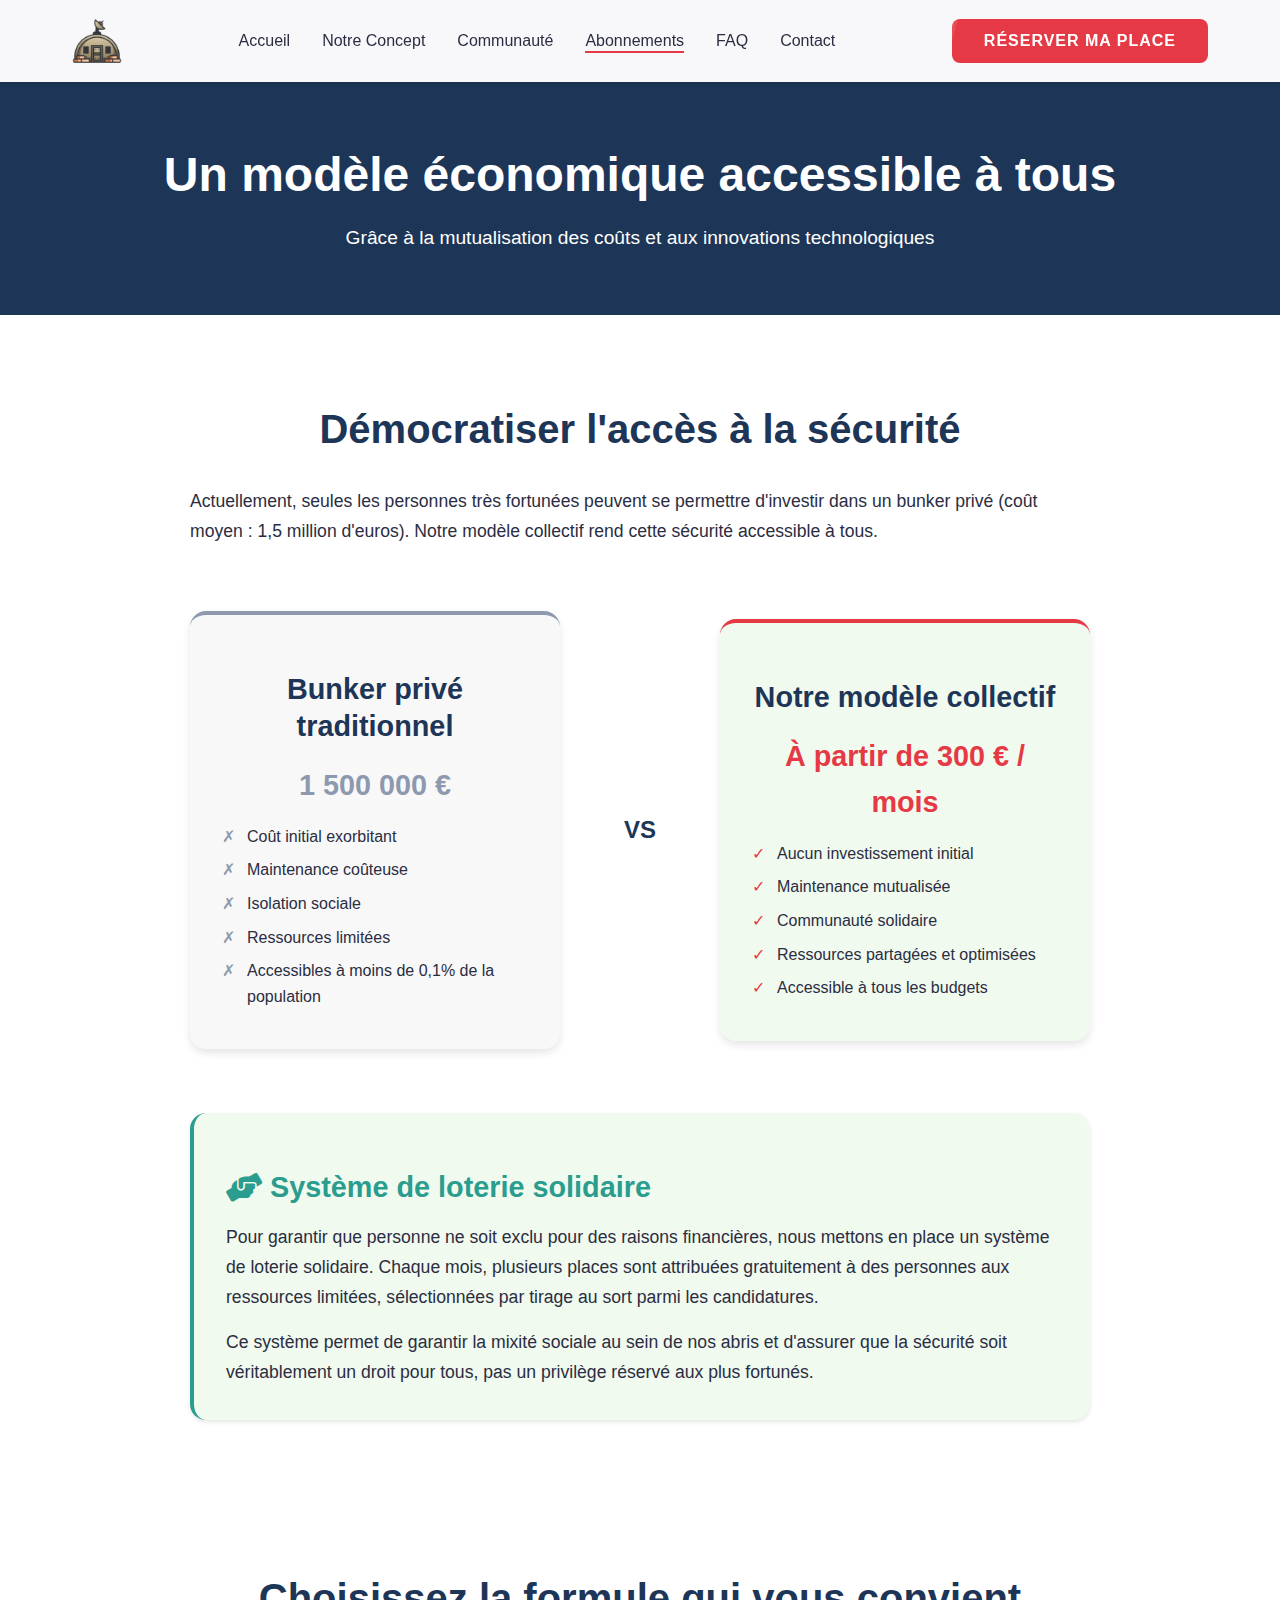
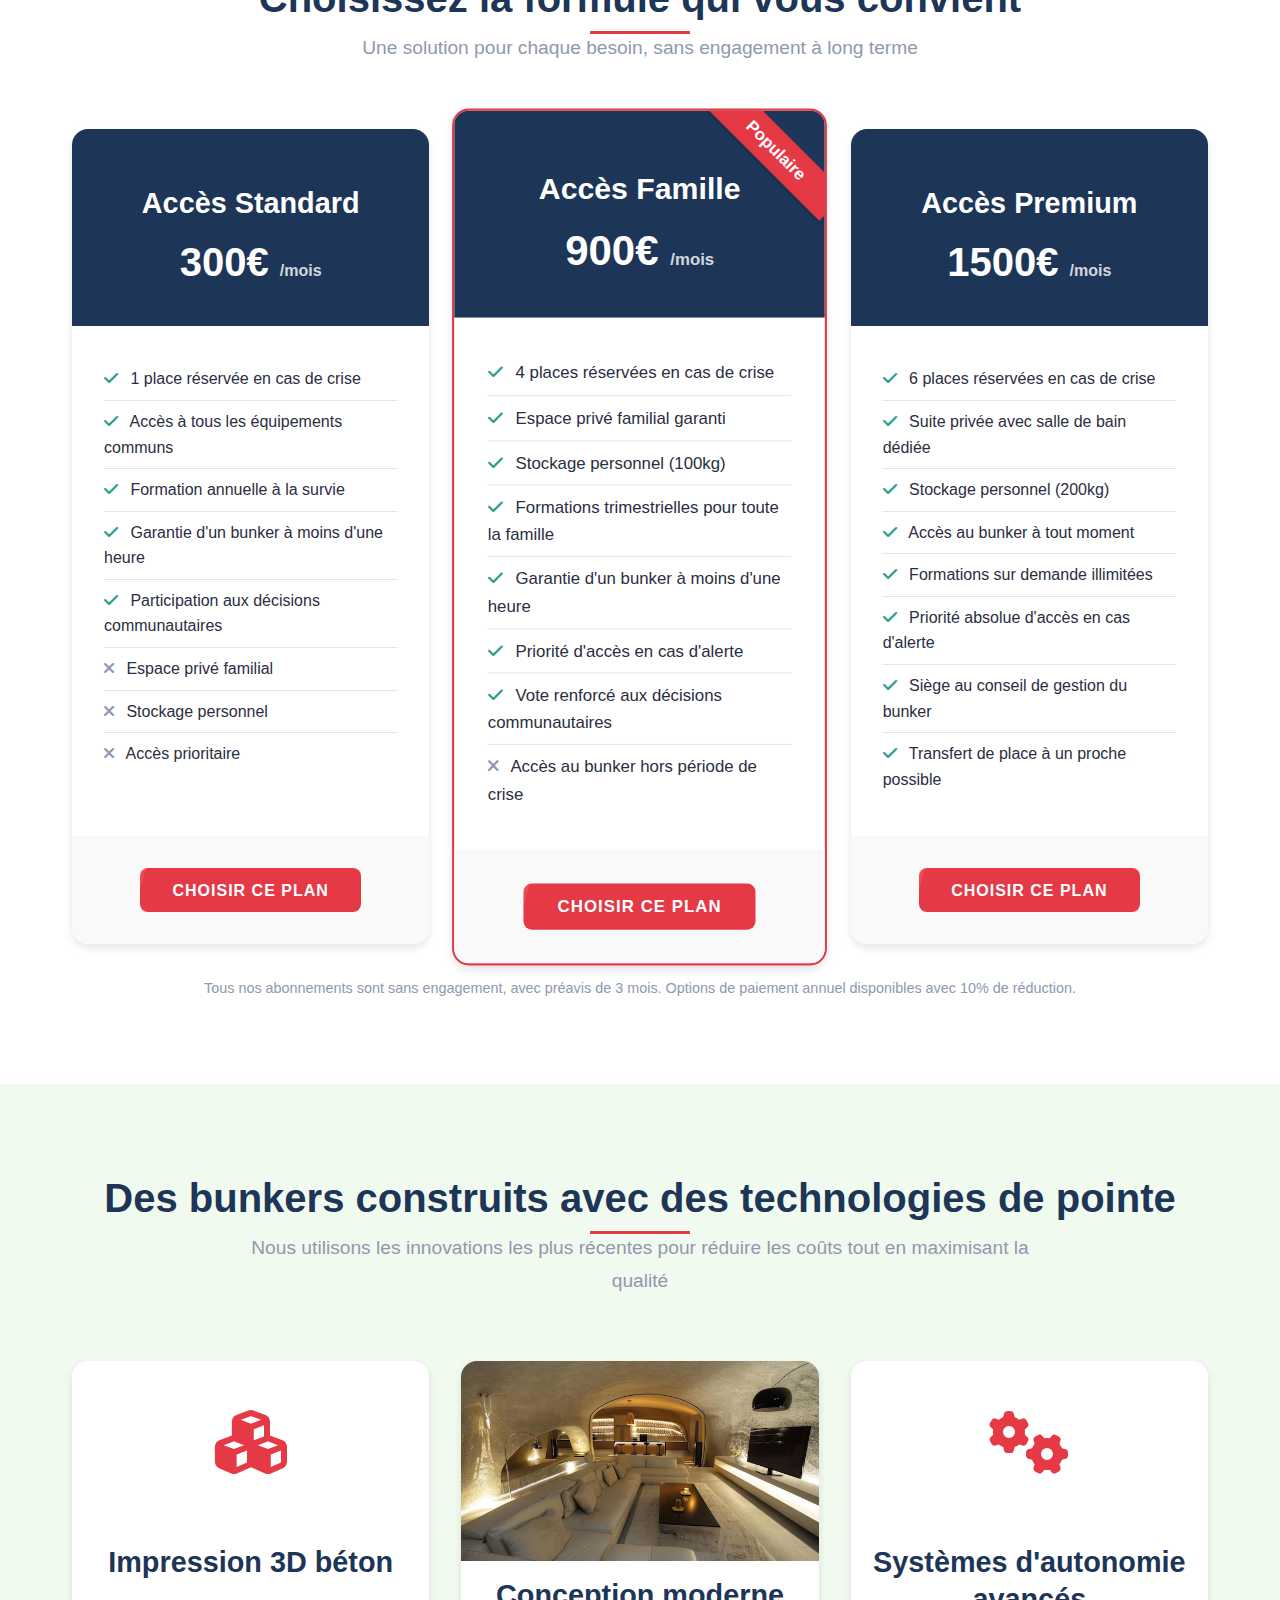
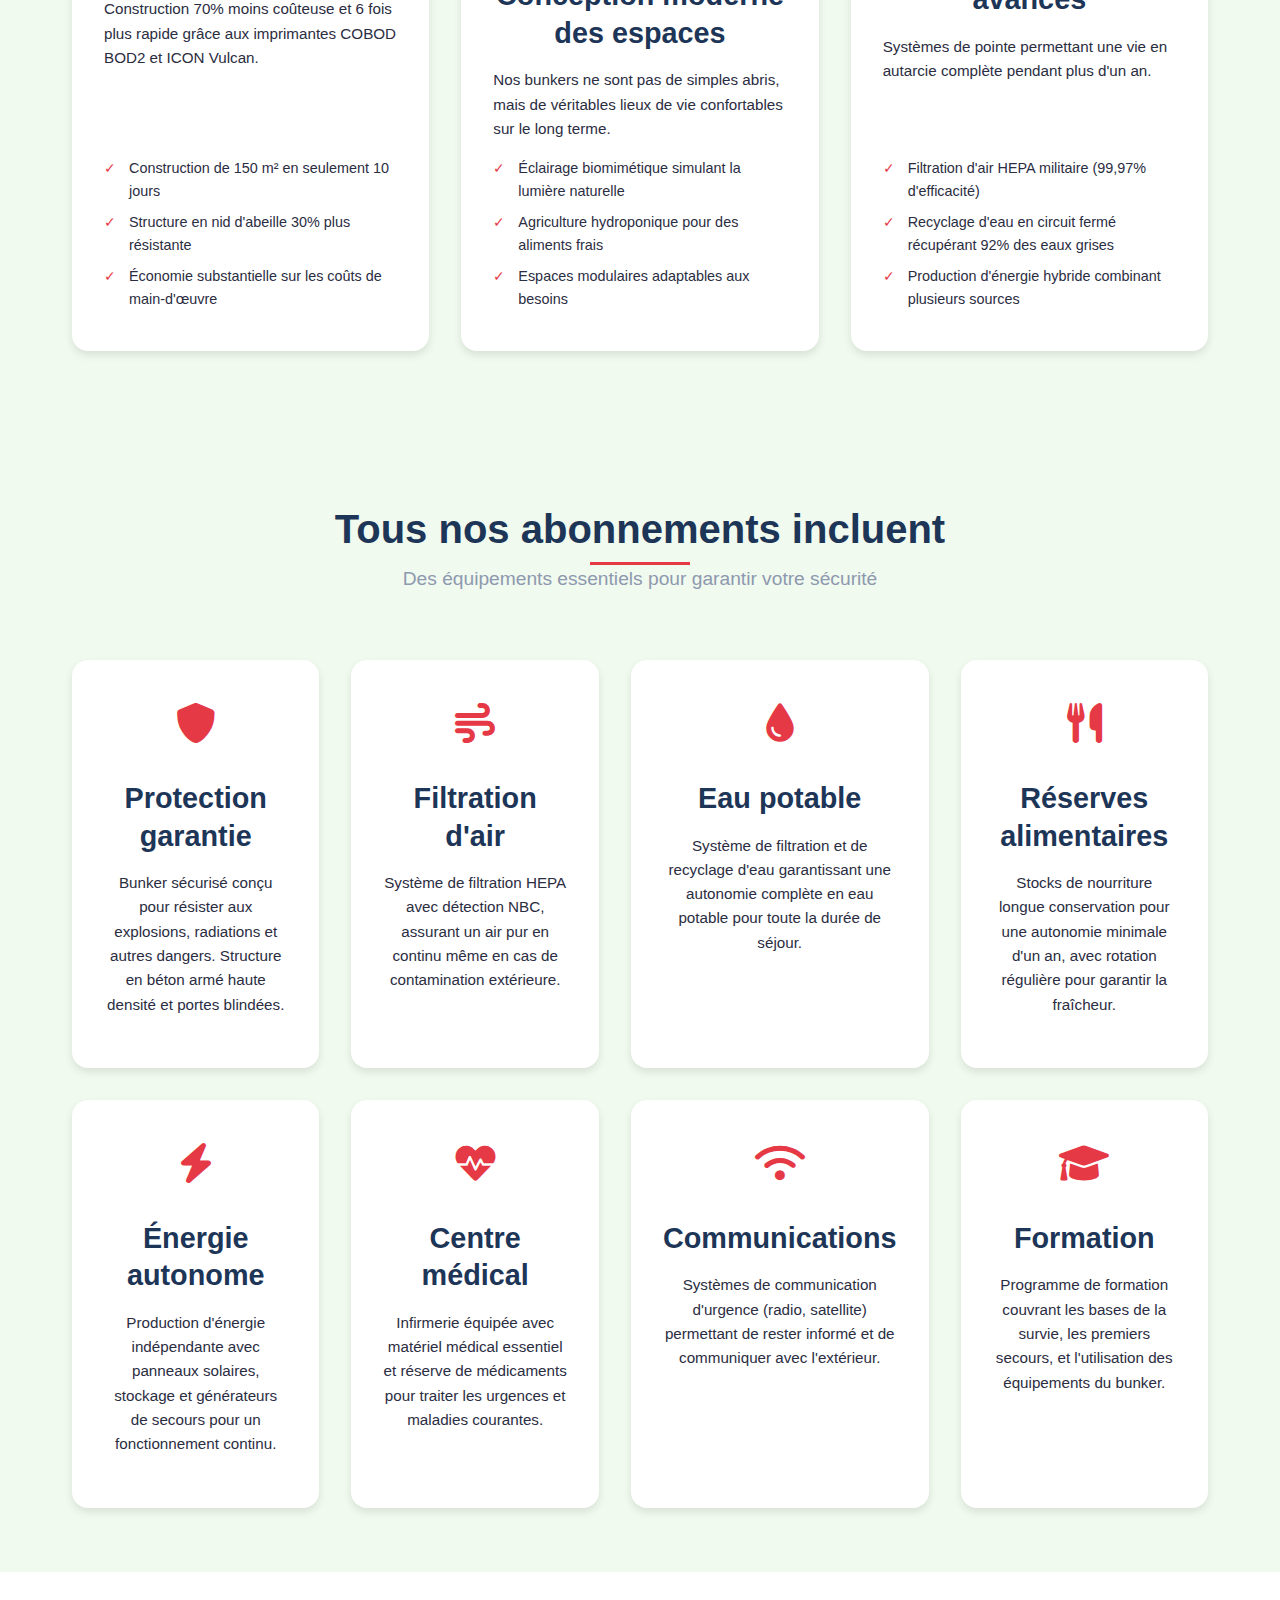
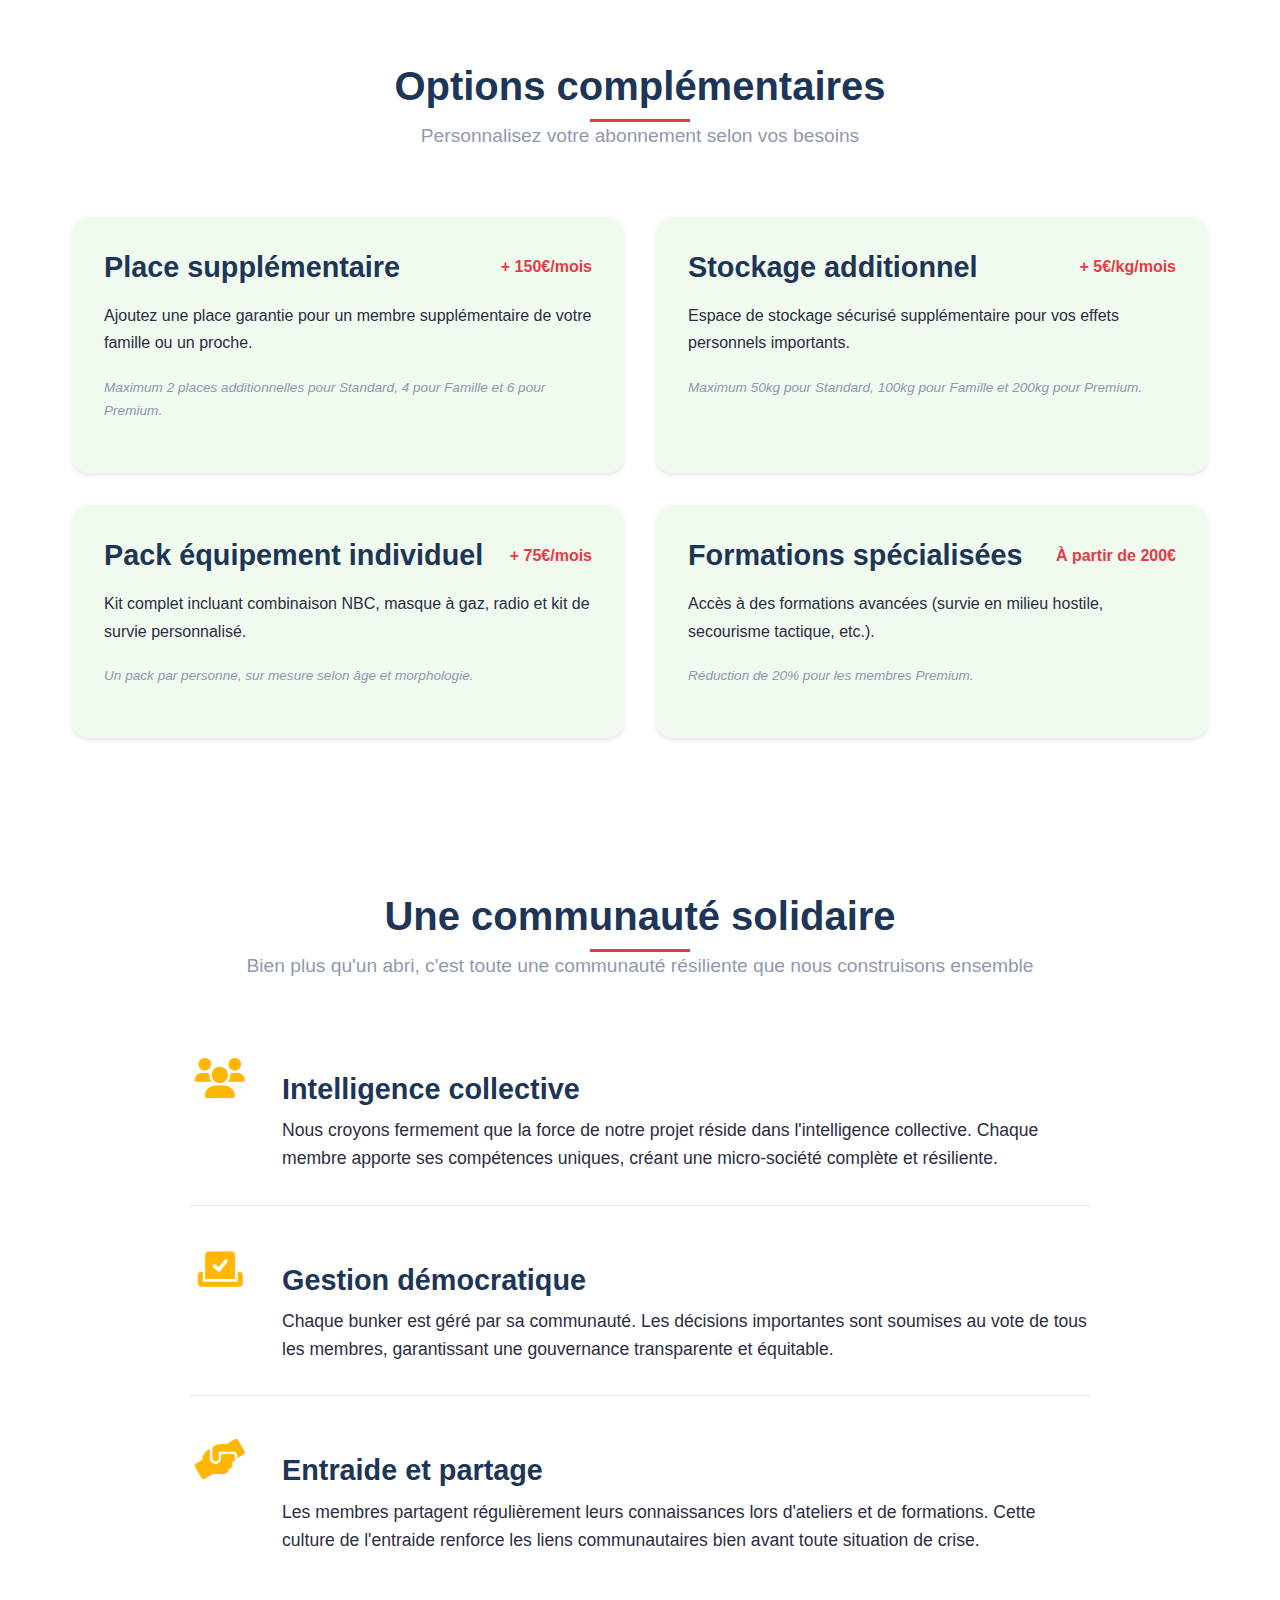
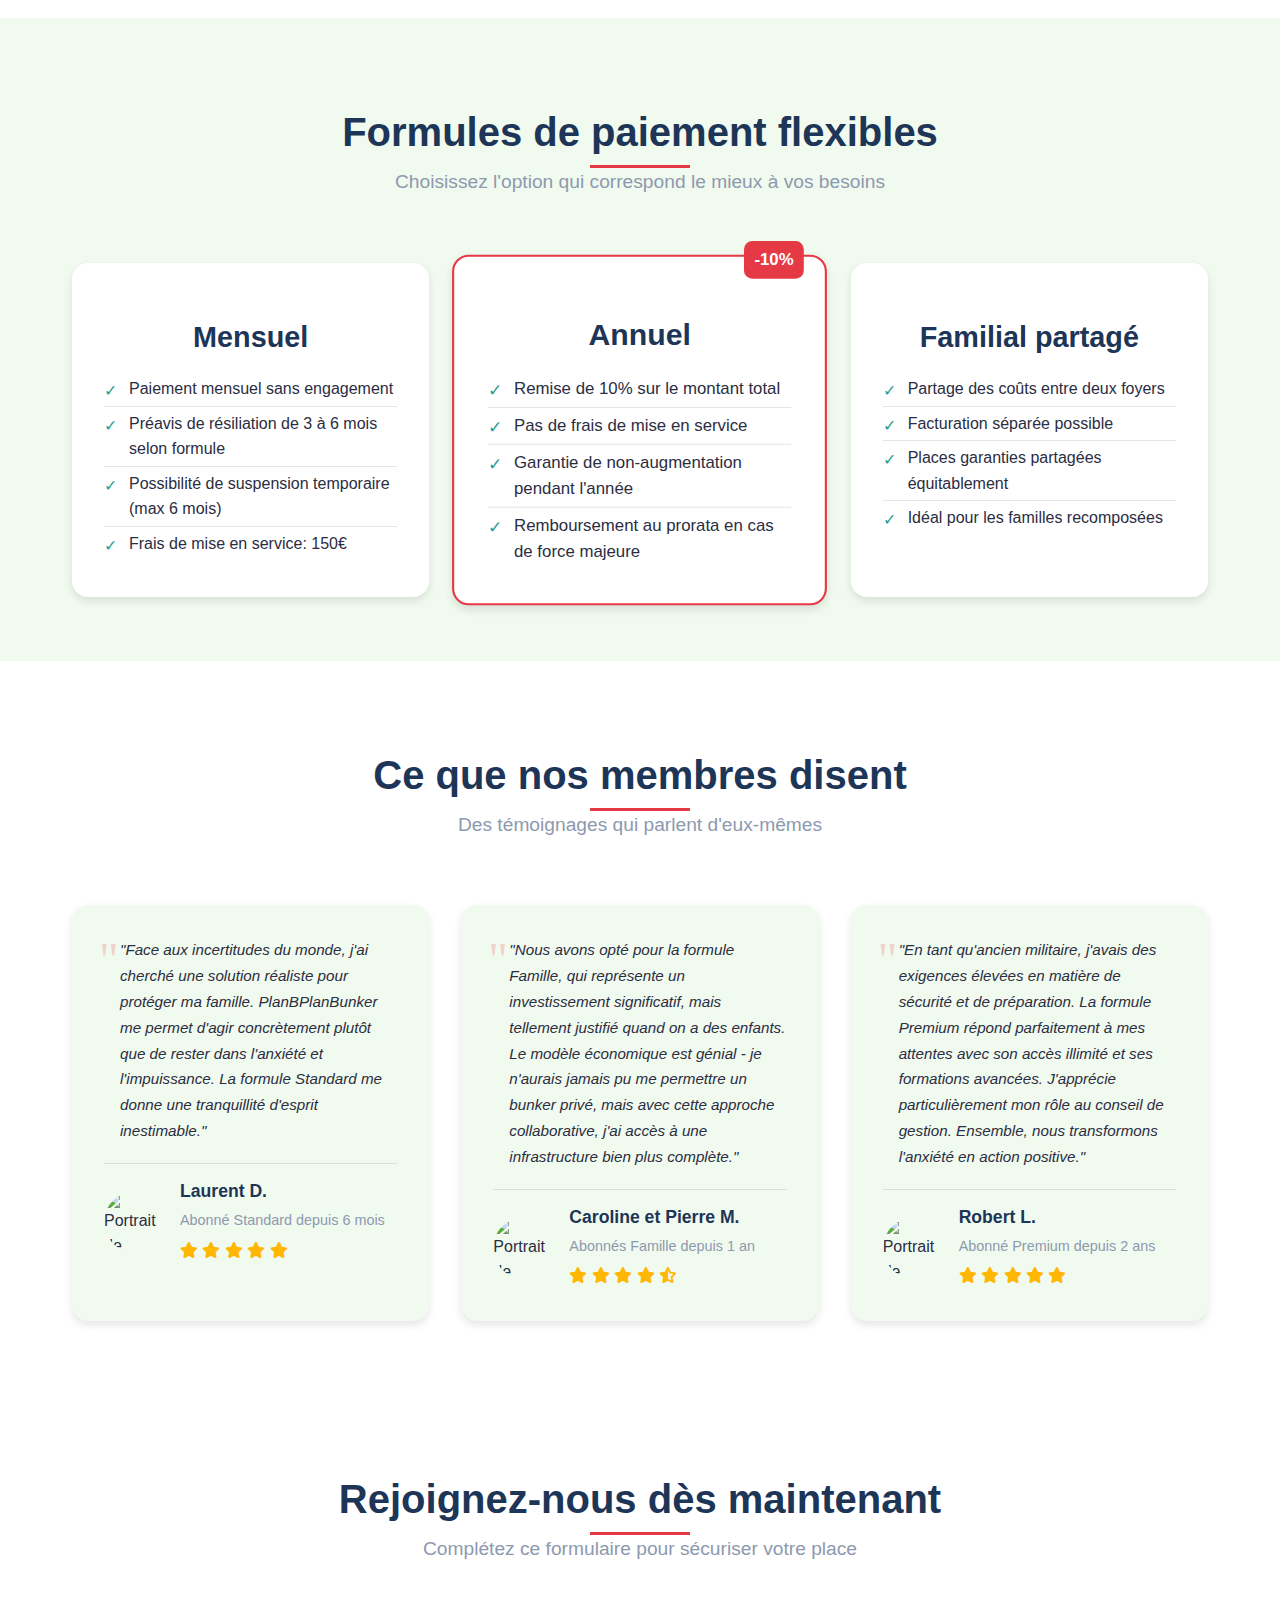
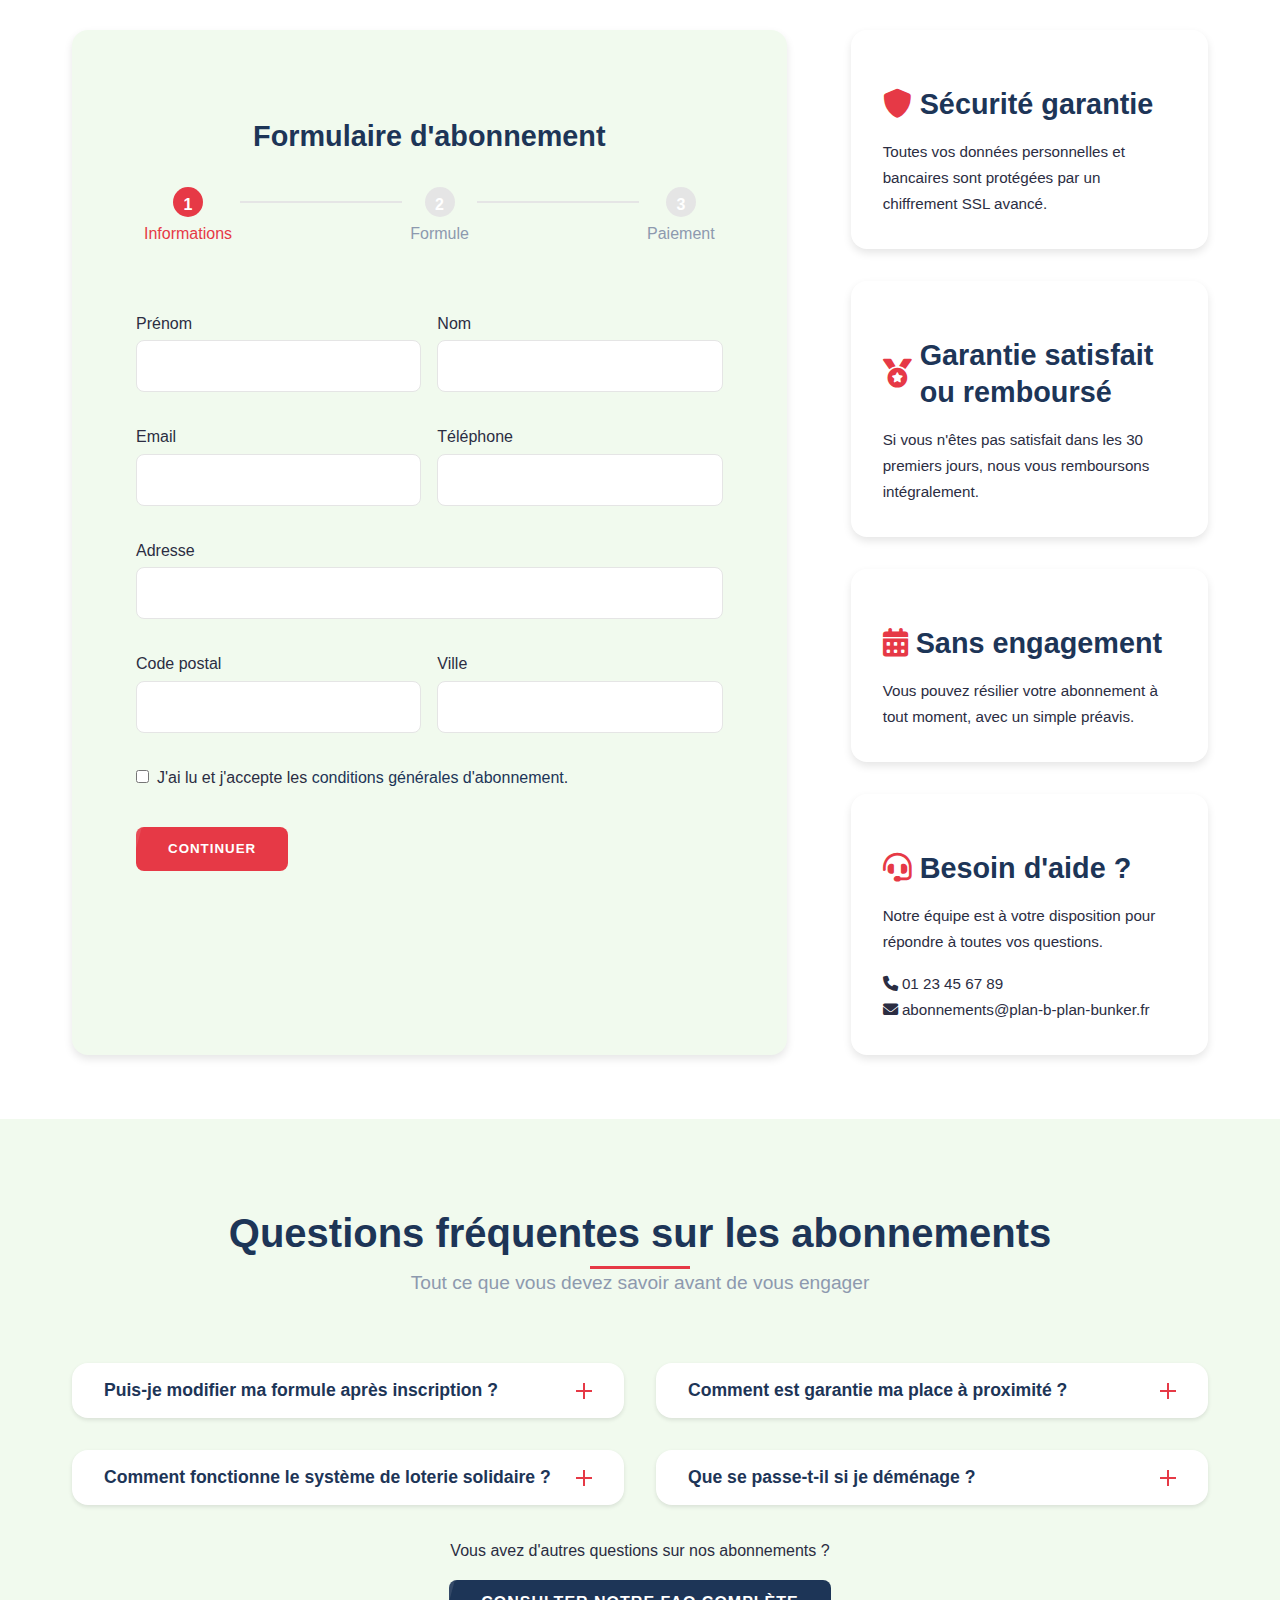
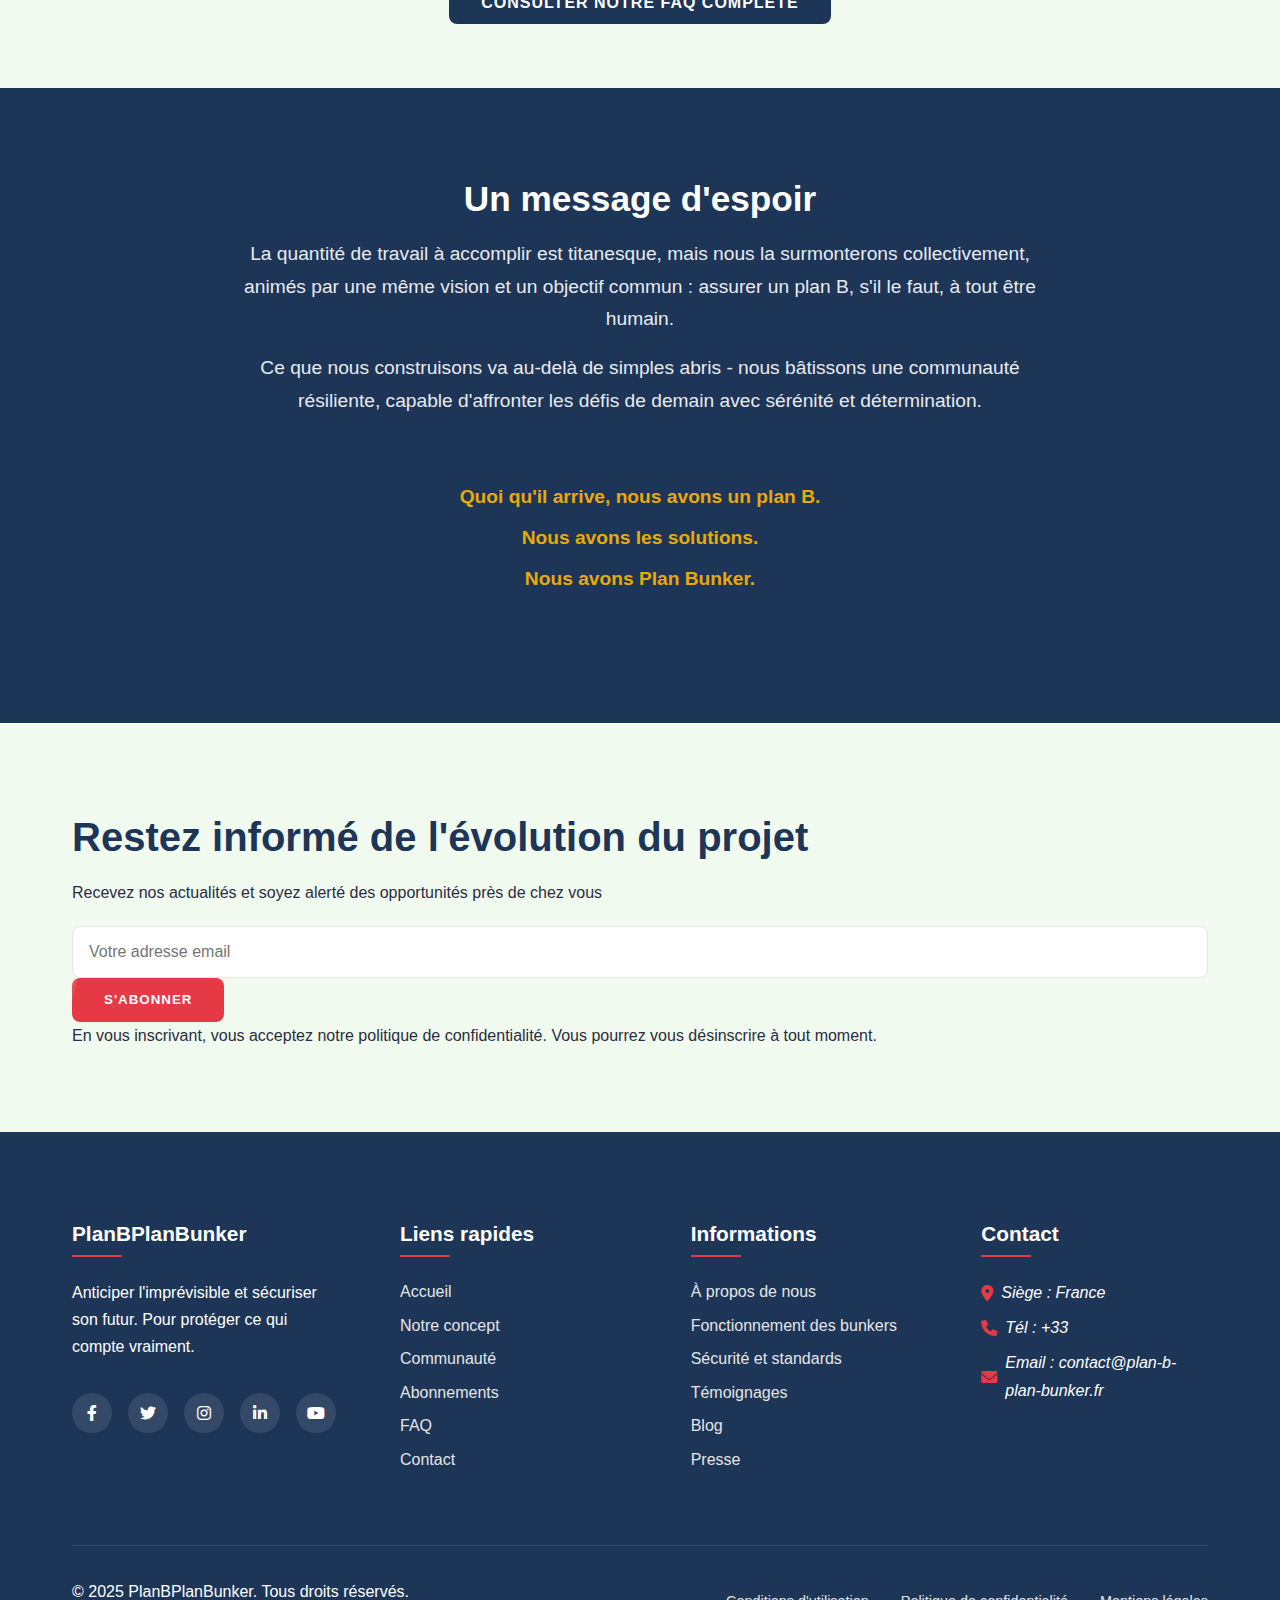
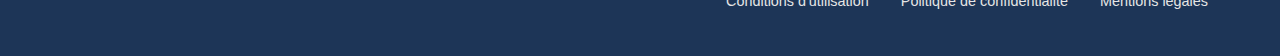
==== commit 1edf540a: "ajout d'images" ====
--- a/pages/abonnement.html
+++ b/pages/abonnement.html
@@ -211,7 +211,7 @@
 
             <div class="tech-item">
                 <div class="tech-image">
-                    <img src="../assets/images/modern-bunker-space.jpg" alt="Conception moderne des espaces">
+                    <img src="../assets/images/modern-bunker-space.avif" alt="Conception moderne des espaces">
                 </div>
                 <h3>Conception moderne des espaces</h3>
                 <p>Nos bunkers ne sont pas de simples abris, mais de véritables lieux de vie confortables sur le long terme.</p>
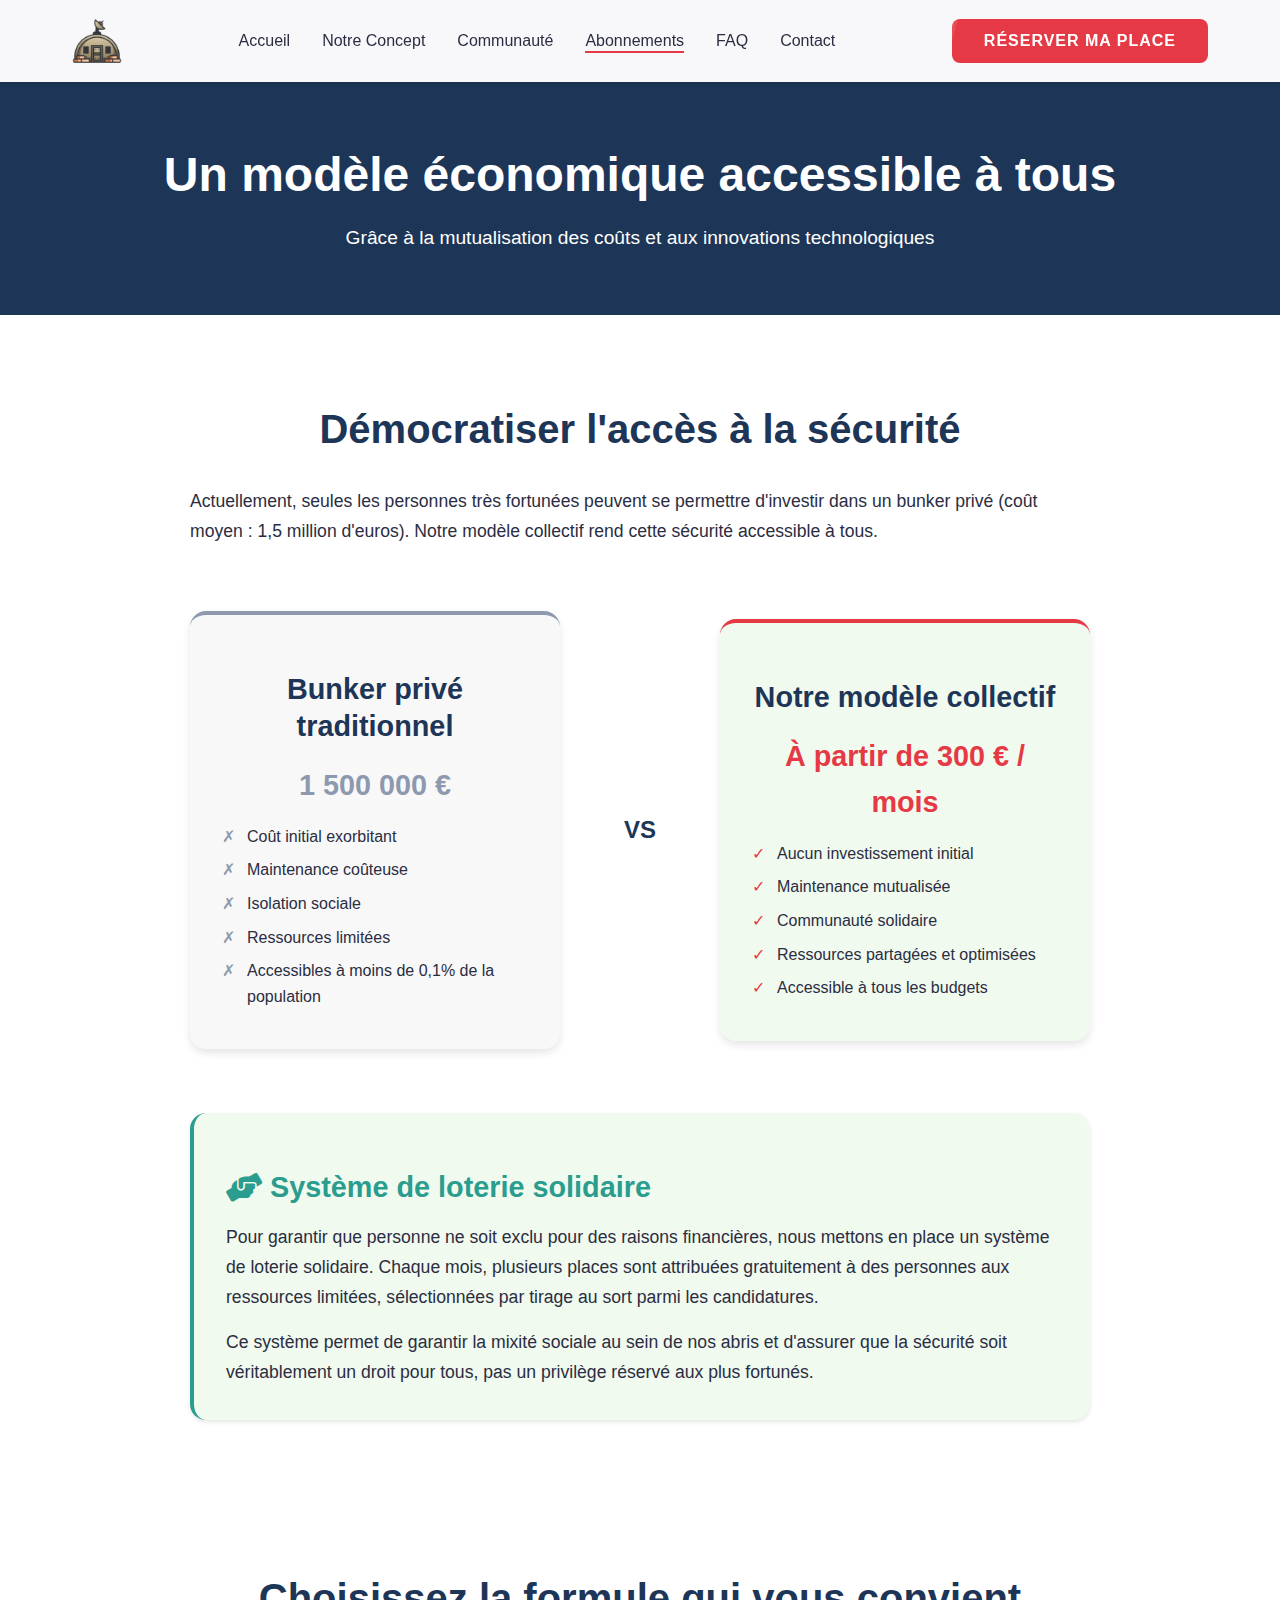
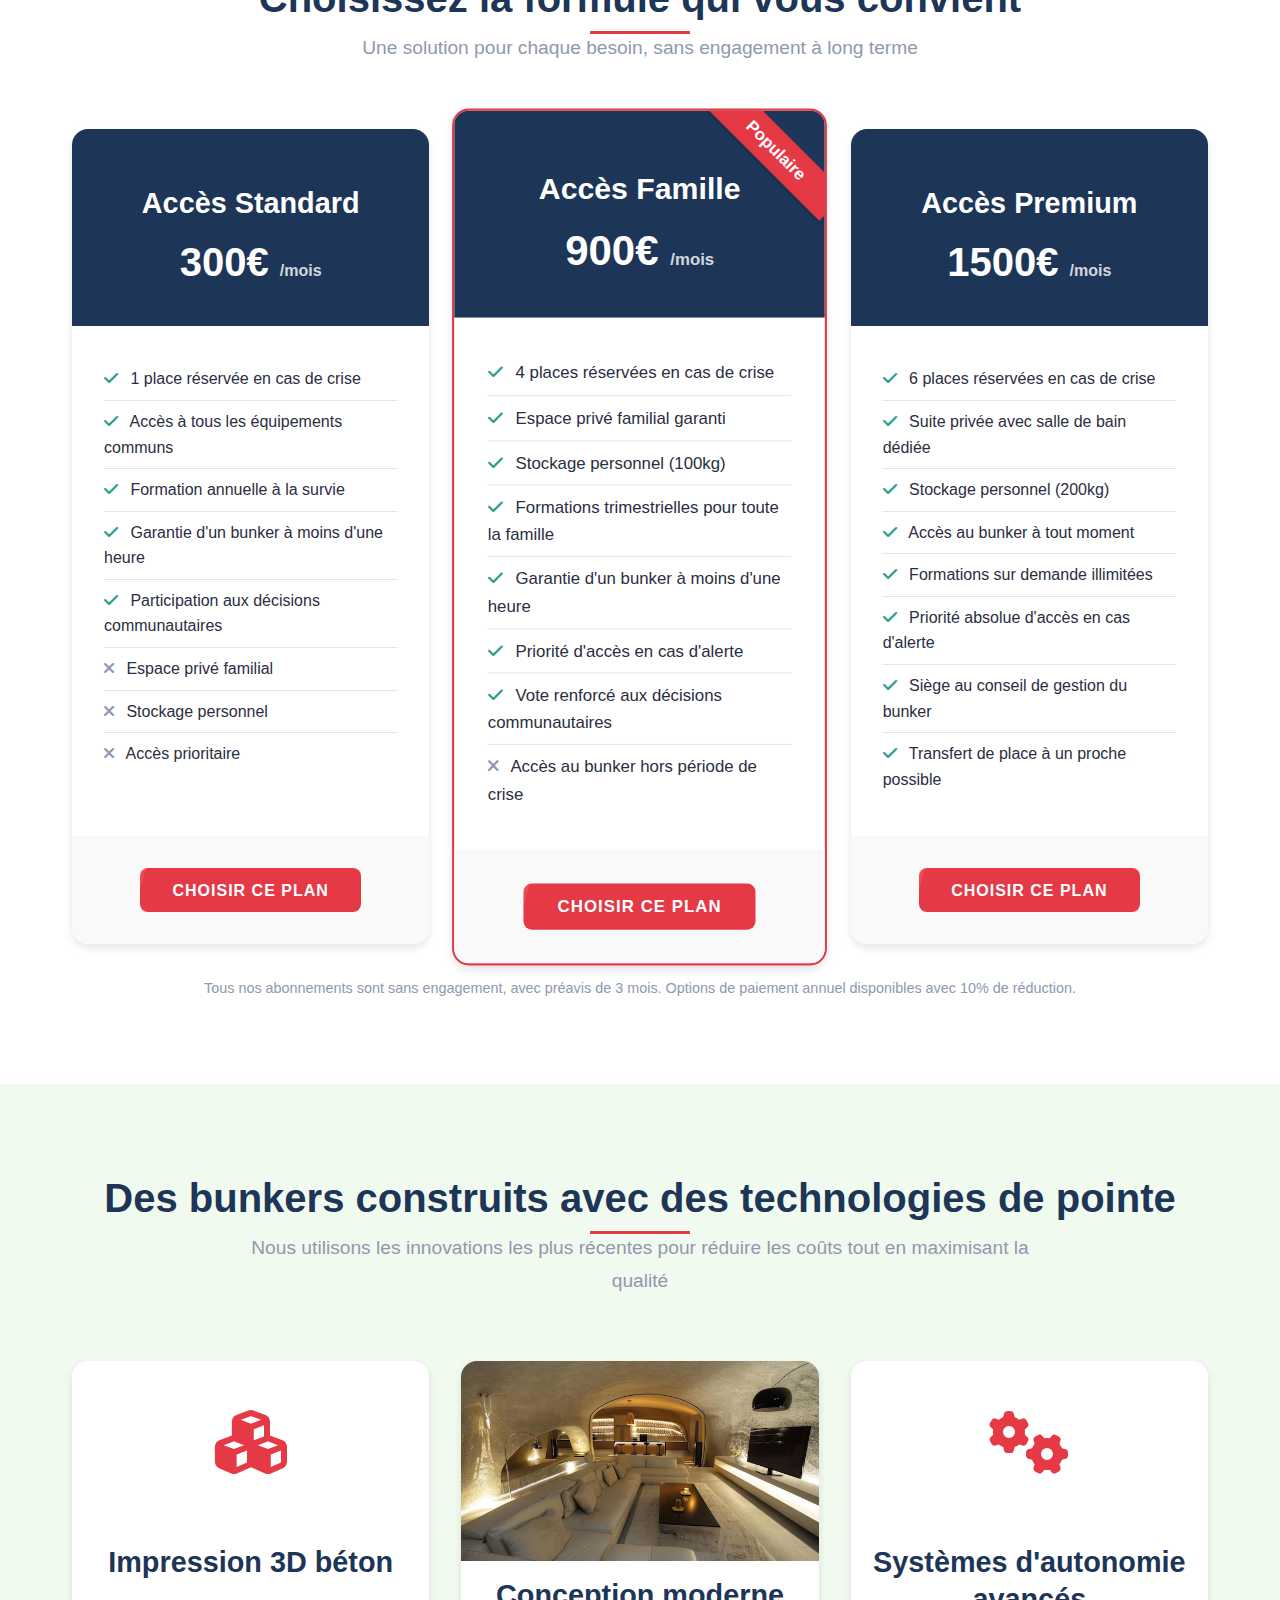
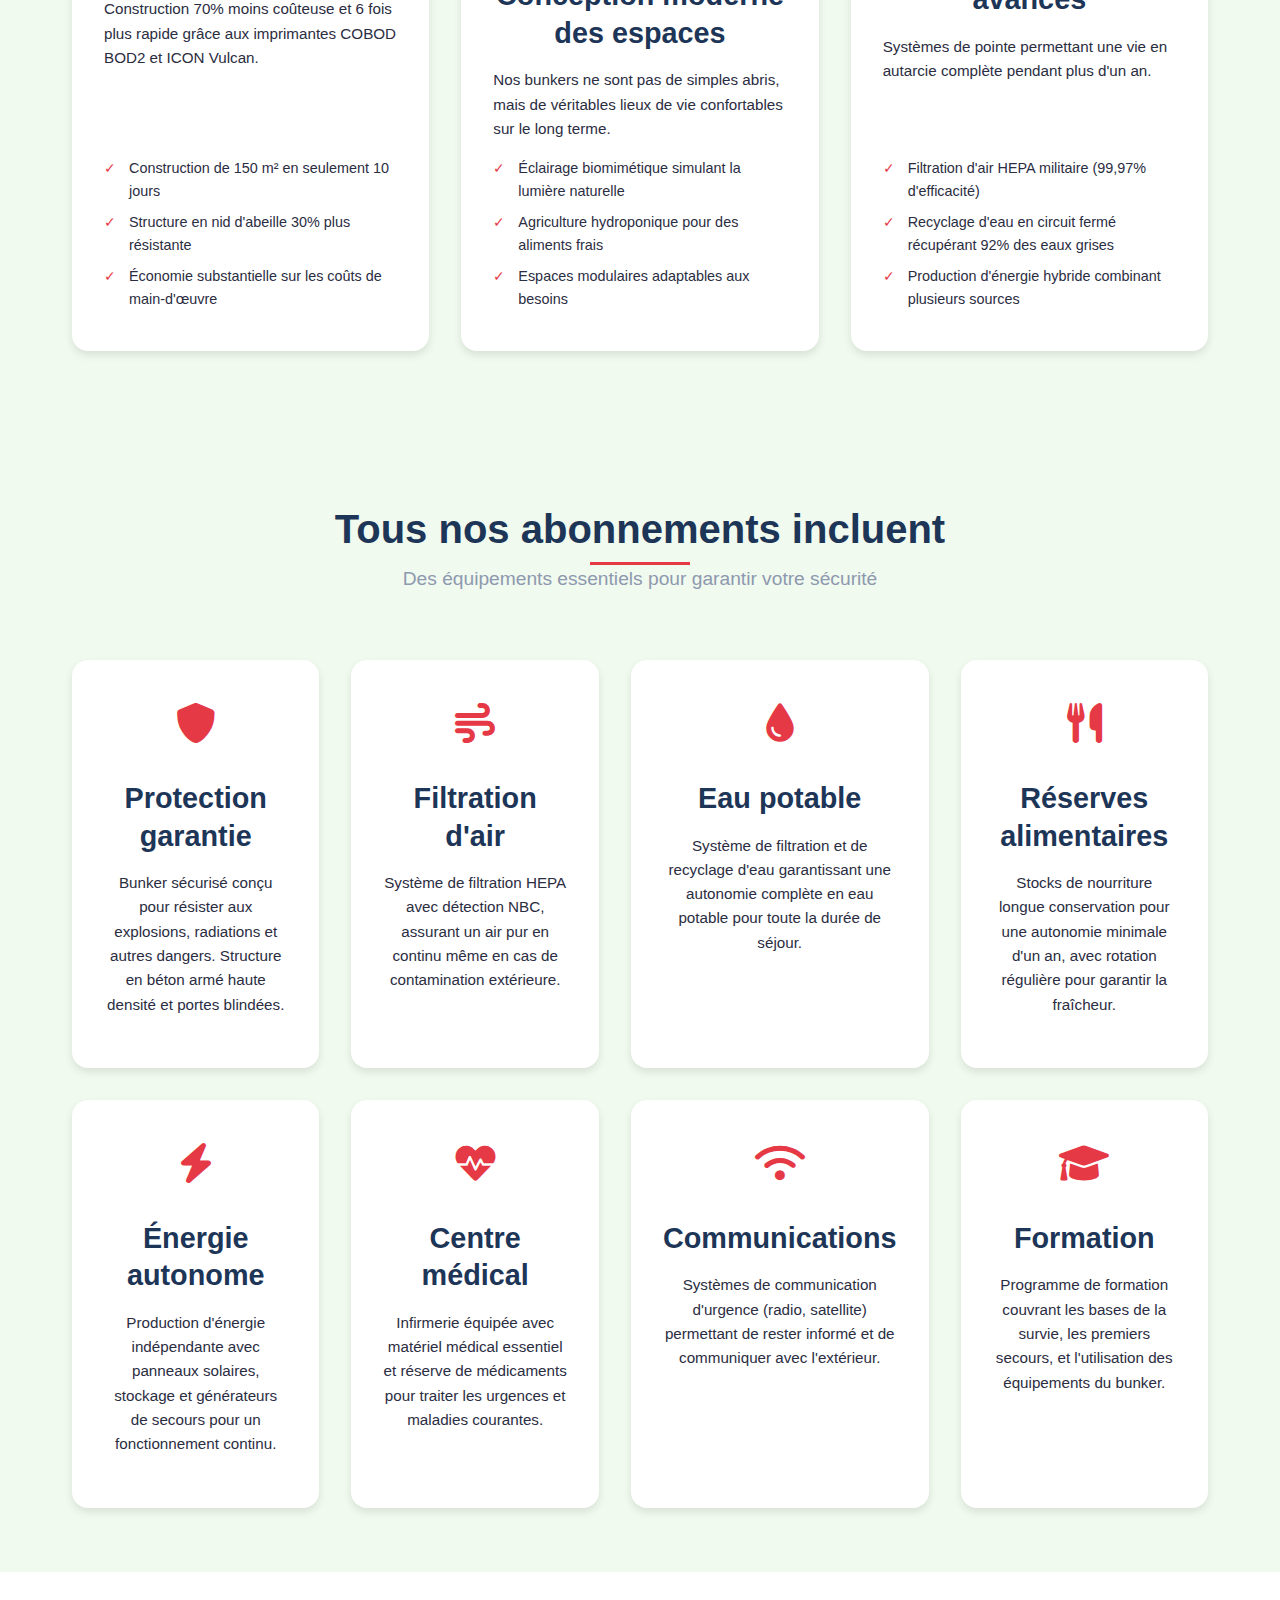
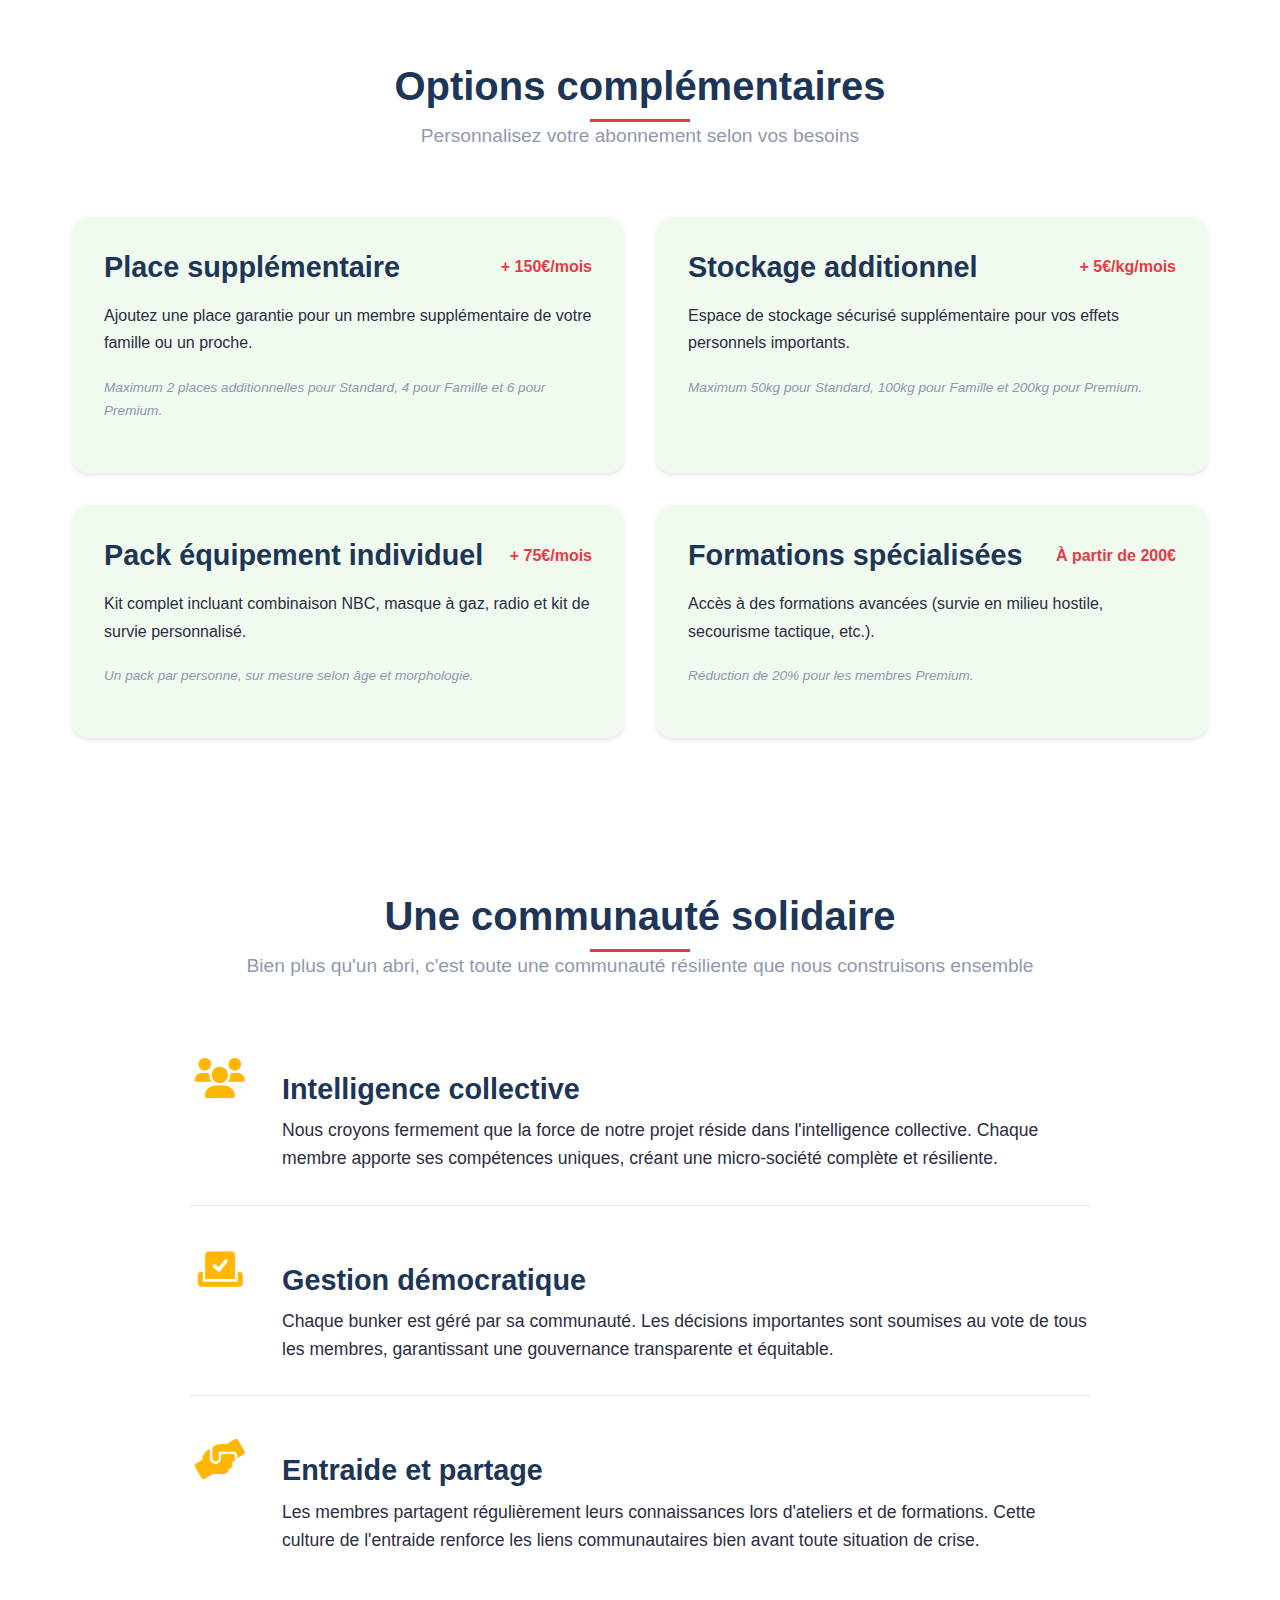
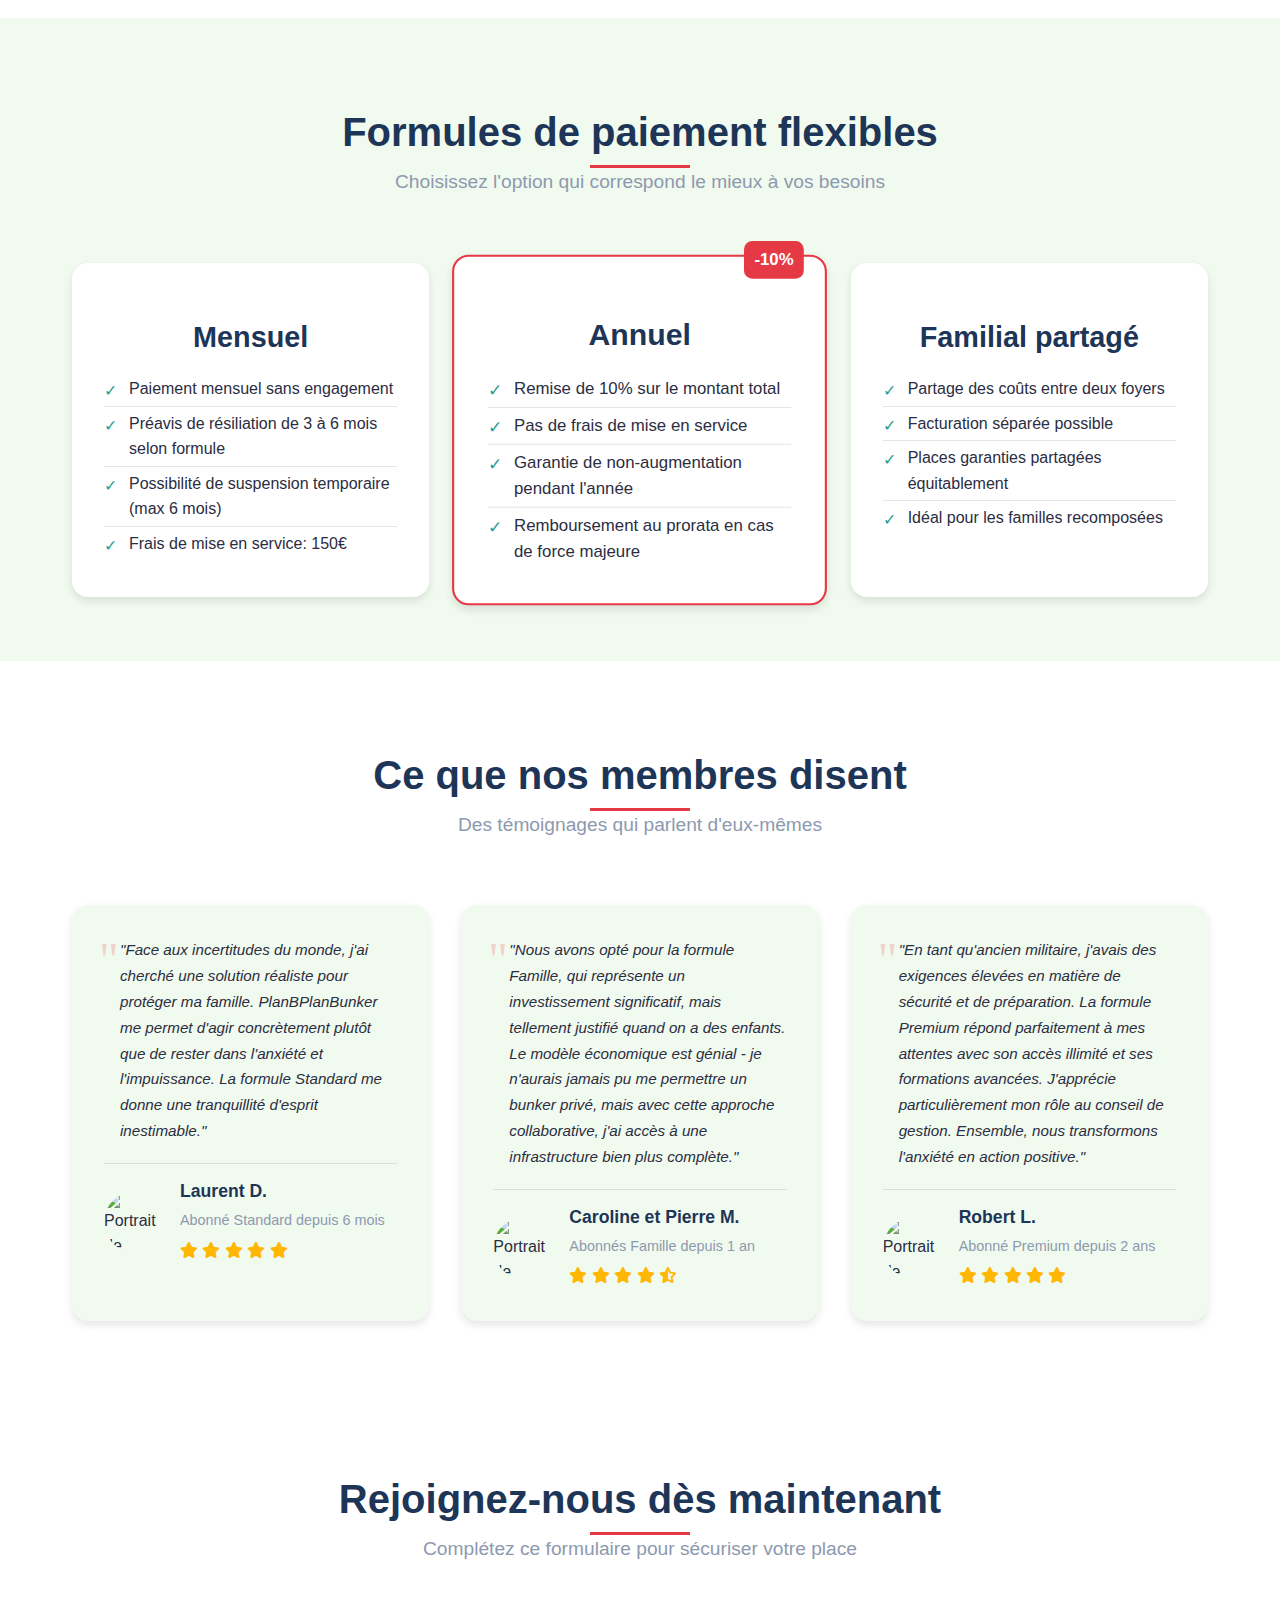
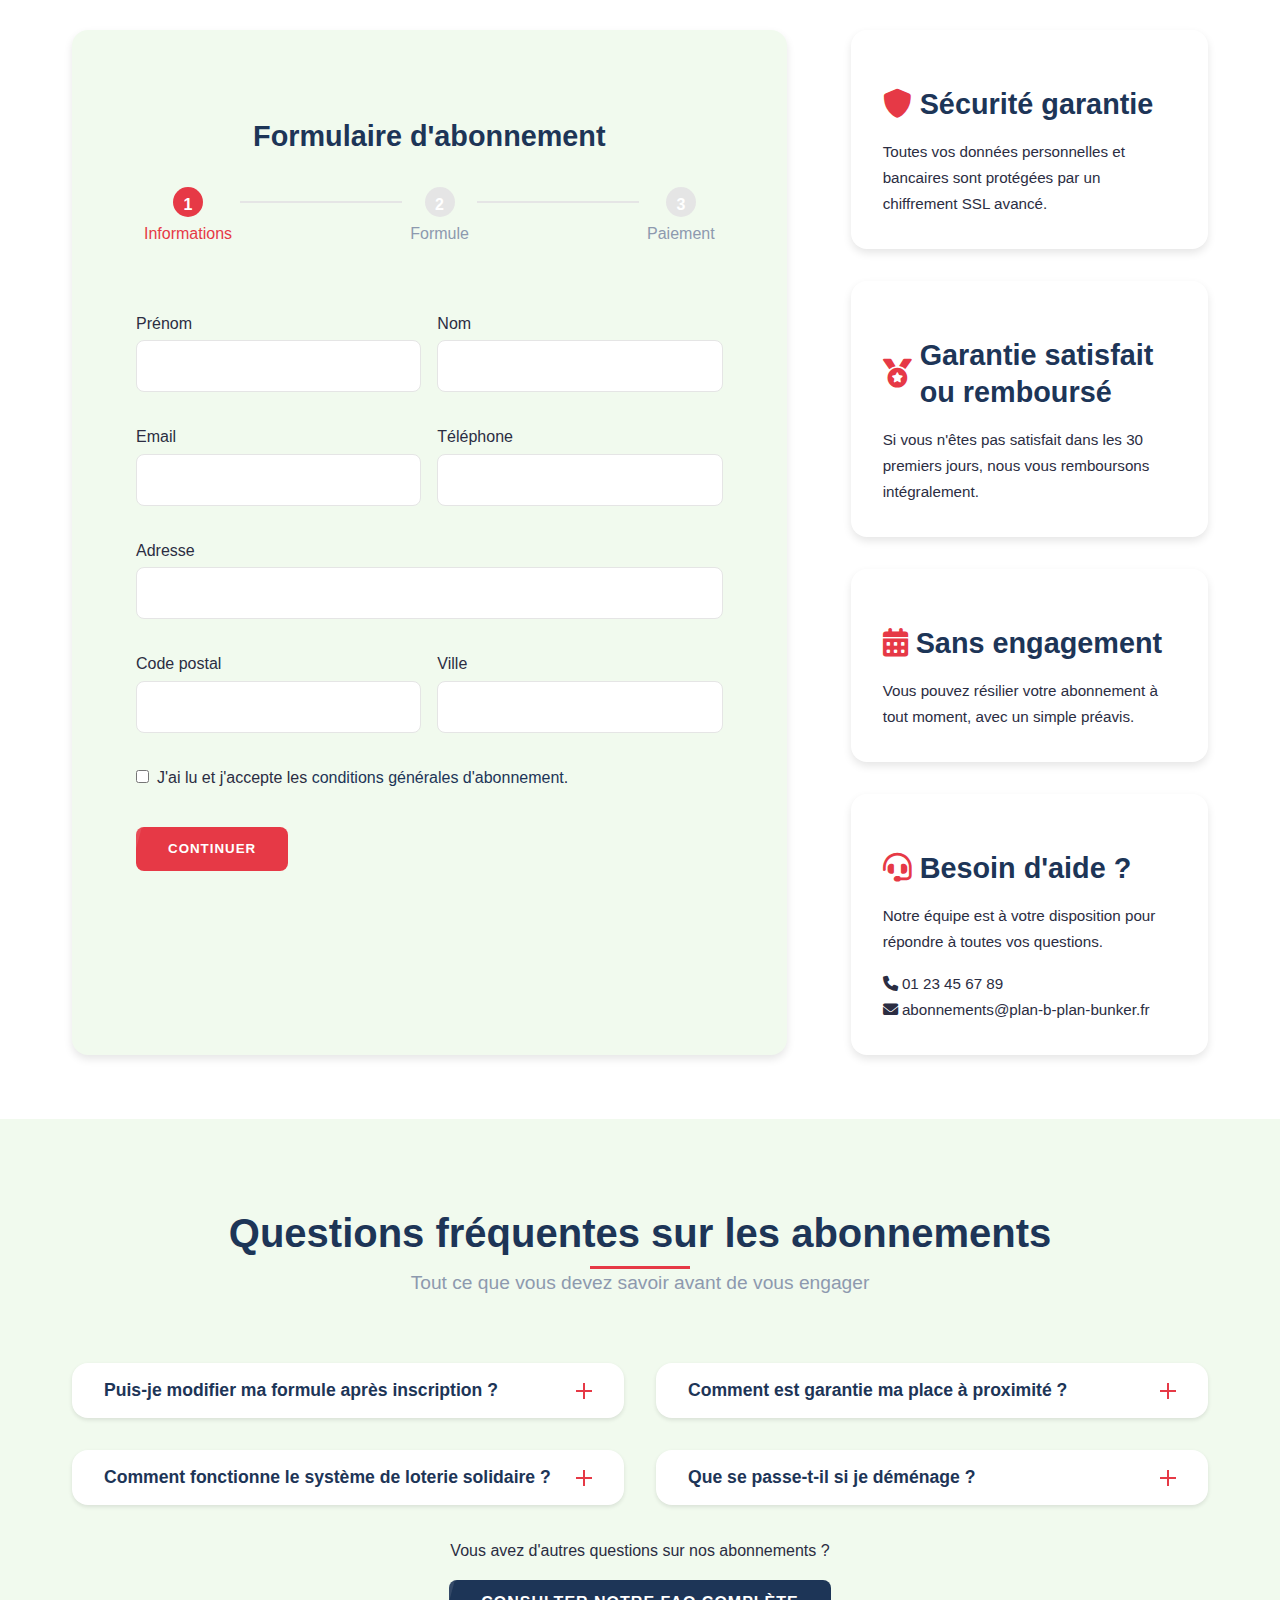
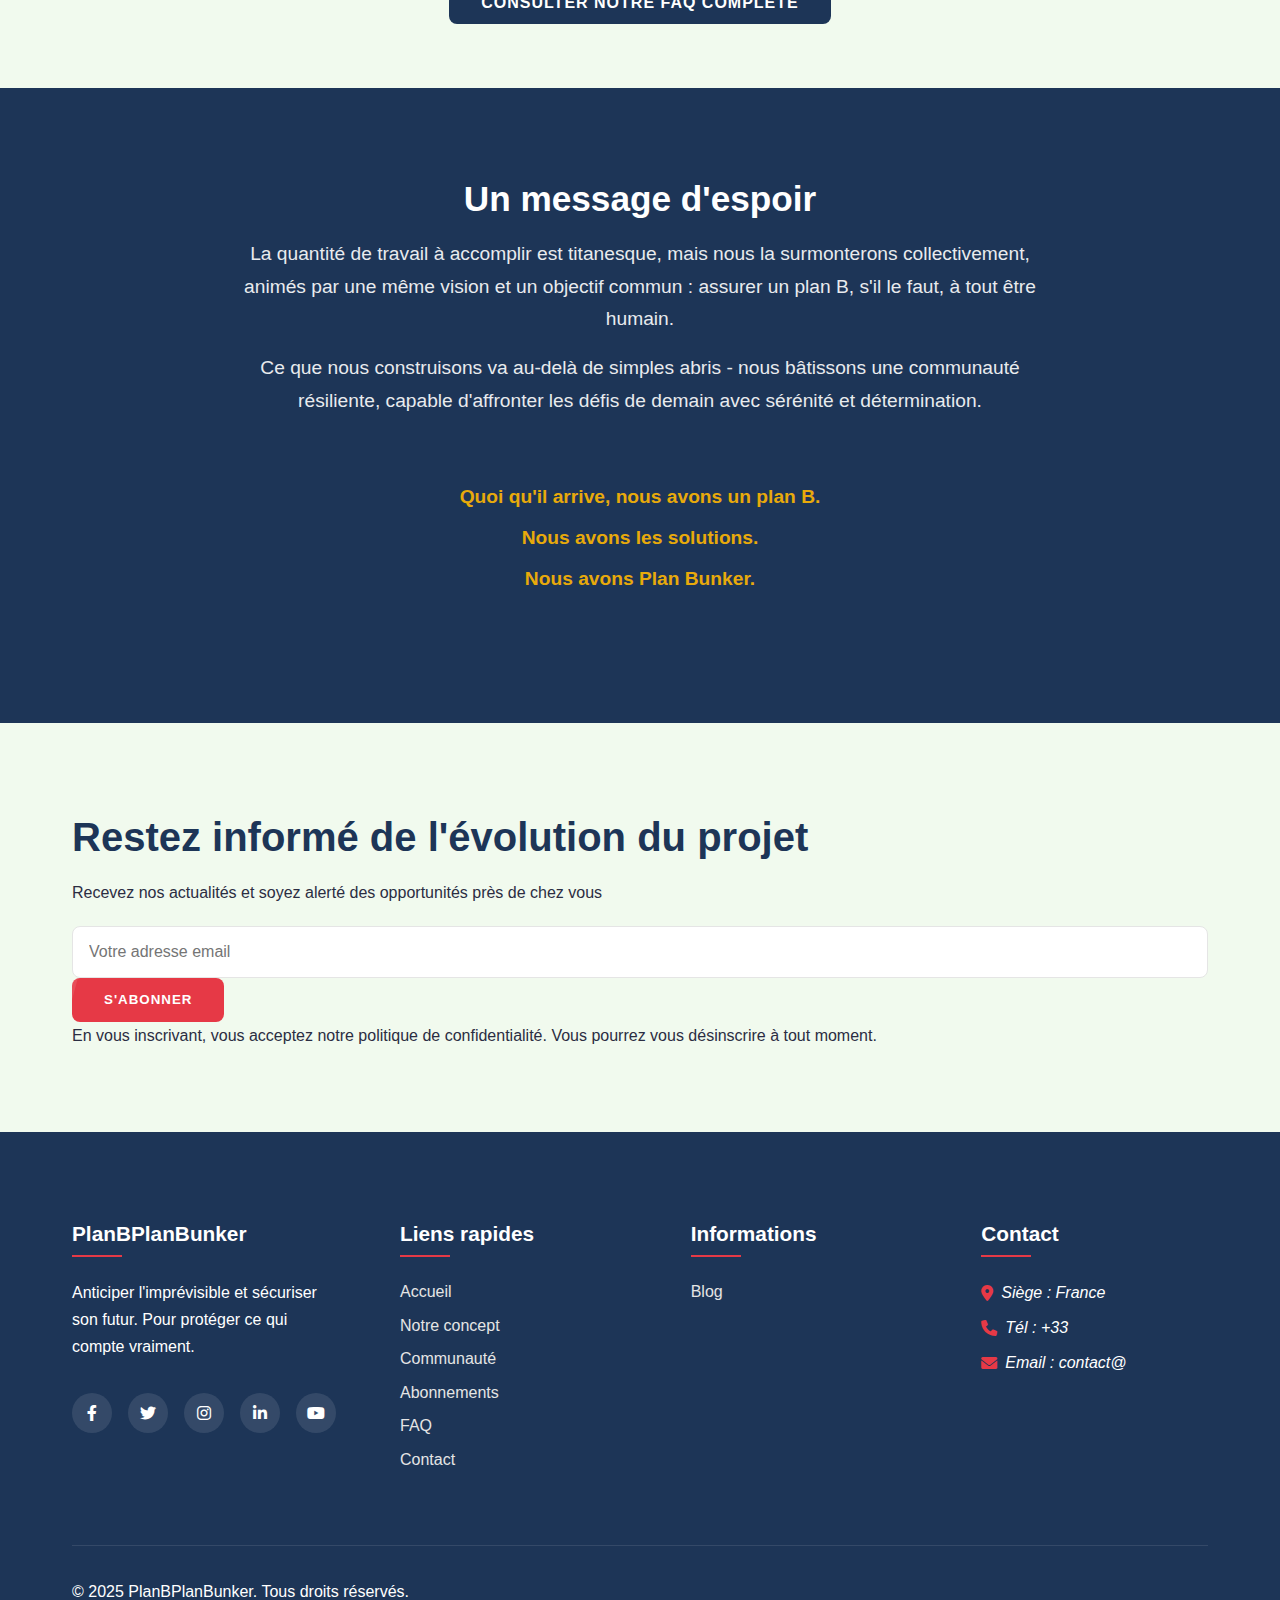
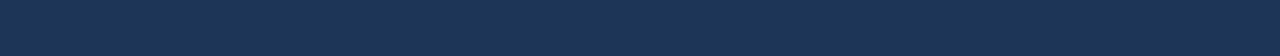
==== commit fc17a387: "update footer" ====
--- a/pages/abonnement.html
+++ b/pages/abonnement.html
@@ -888,33 +888,33 @@
                 <h3>PlanBPlanBunker</h3>
                 <p>Anticiper l'imprévisible et sécuriser son futur. Pour protéger ce qui compte vraiment.</p>
                 <div class="social-links">
-                    <a href="#" aria-label="Facebook"><i class="fab fa-facebook-f"></i></a>
-                    <a href="#" aria-label="Twitter"><i class="fab fa-twitter"></i></a>
-                    <a href="#" aria-label="Instagram"><i class="fab fa-instagram"></i></a>
-                    <a href="#" aria-label="LinkedIn"><i class="fab fa-linkedin-in"></i></a>
-                    <a href="#" aria-label="YouTube"><i class="fab fa-youtube"></i></a>
+                    <a href="https://www.facebook.com/groups/629056646531543" aria-label="Facebook"><i class="fab fa-facebook-f"></i></a>
+                    <a href="https://x.com/planbplanbunker" aria-label="X"><i class="fab fa-twitter"></i></a>
+                    <a href="https://www.instagram.com/planbplanbunker/" aria-label="Instagram"><i class="fab fa-instagram"></i></a>
+                    <a href="https://www.linkedin.com/company/plan-b-plan-bunker/?viewAsMember=true" aria-label="LinkedIn"><i class="fab fa-linkedin-in"></i></a>
+                    <a href="https://www.youtube.com/@planb-plan-bunker" aria-label="YouTube"><i class="fab fa-youtube"></i></a>
                 </div>
             </div>
             <div class="footer-col">
                 <h3>Liens rapides</h3>
                 <ul class="footer-links">
-                    <li><a href="../index.html">Accueil</a></li>
-                    <li><a href="concept.html">Notre concept</a></li>
-                    <li><a href="communaute.html">Communauté</a></li>
-                    <li><a href="abonnement.html">Abonnements</a></li>
-                    <li><a href="faq.html">FAQ</a></li>
-                    <li><a href="contact.html">Contact</a></li>
+                    <li><a href="index.html">Accueil</a></li>
+                    <li><a href="pages/concept.html">Notre concept</a></li>
+                    <li><a href="pages/communaute.html">Communauté</a></li>
+                    <li><a href="pages/abonnement.html">Abonnements</a></li>
+                    <li><a href="pages/faq.html">FAQ</a></li>
+                    <li><a href="pages/contact.html">Contact</a></li>
                 </ul>
             </div>
             <div class="footer-col">
                 <h3>Informations</h3>
                 <ul class="footer-links">
-                    <li><a href="#">À propos de nous</a></li>
+                    <!-- <li><a href="#">À propos de nous</a></li>
                     <li><a href="#">Fonctionnement des bunkers</a></li>
                     <li><a href="#">Sécurité et standards</a></li>
-                    <li><a href="#">Témoignages</a></li>
-                    <li><a href="blog.html">Blog</a></li>
-                    <li><a href="#">Presse</a></li>
+                    <li><a href="#">Témoignages</a></li> -->
+                    <li><a href="pages/blog.html">Blog</a></li>
+                    <!-- <li><a href="#">Presse</a></li> -->
                 </ul>
             </div>
             <div class="footer-col">
@@ -922,17 +922,17 @@
                 <address>
                     <p><i class="fas fa-map-marker-alt"></i> Siège : France</p>
                     <p><i class="fas fa-phone"></i> Tél : +33</p>
-                    <p><i class="fas fa-envelope"></i> Email : contact@plan-b-plan-bunker.fr</p>
+                    <p><i class="fas fa-envelope"></i> Email : contact@</p>
                 </address>
             </div>
         </div>
         <div class="footer-bottom">
             <p>&copy; 2025 PlanBPlanBunker. Tous droits réservés.</p>
-            <ul class="legal-links">
-                <li><a href="#">Conditions d'utilisation</a></li>
-                <li><a href="#">Politique de confidentialité</a></li>
-                <li><a href="#">Mentions légales</a></li>
-            </ul>
+            <!-- <ul class="legal-links">
+                 <li><a href="#">Conditions d'utilisation</a></li>
+                 <li><a href="#">Politique de confidentialité</a></li>
+                 <li><a href="#">Mentions légales</a></li>
+             </ul> -->
         </div>
     </div>
 </footer>
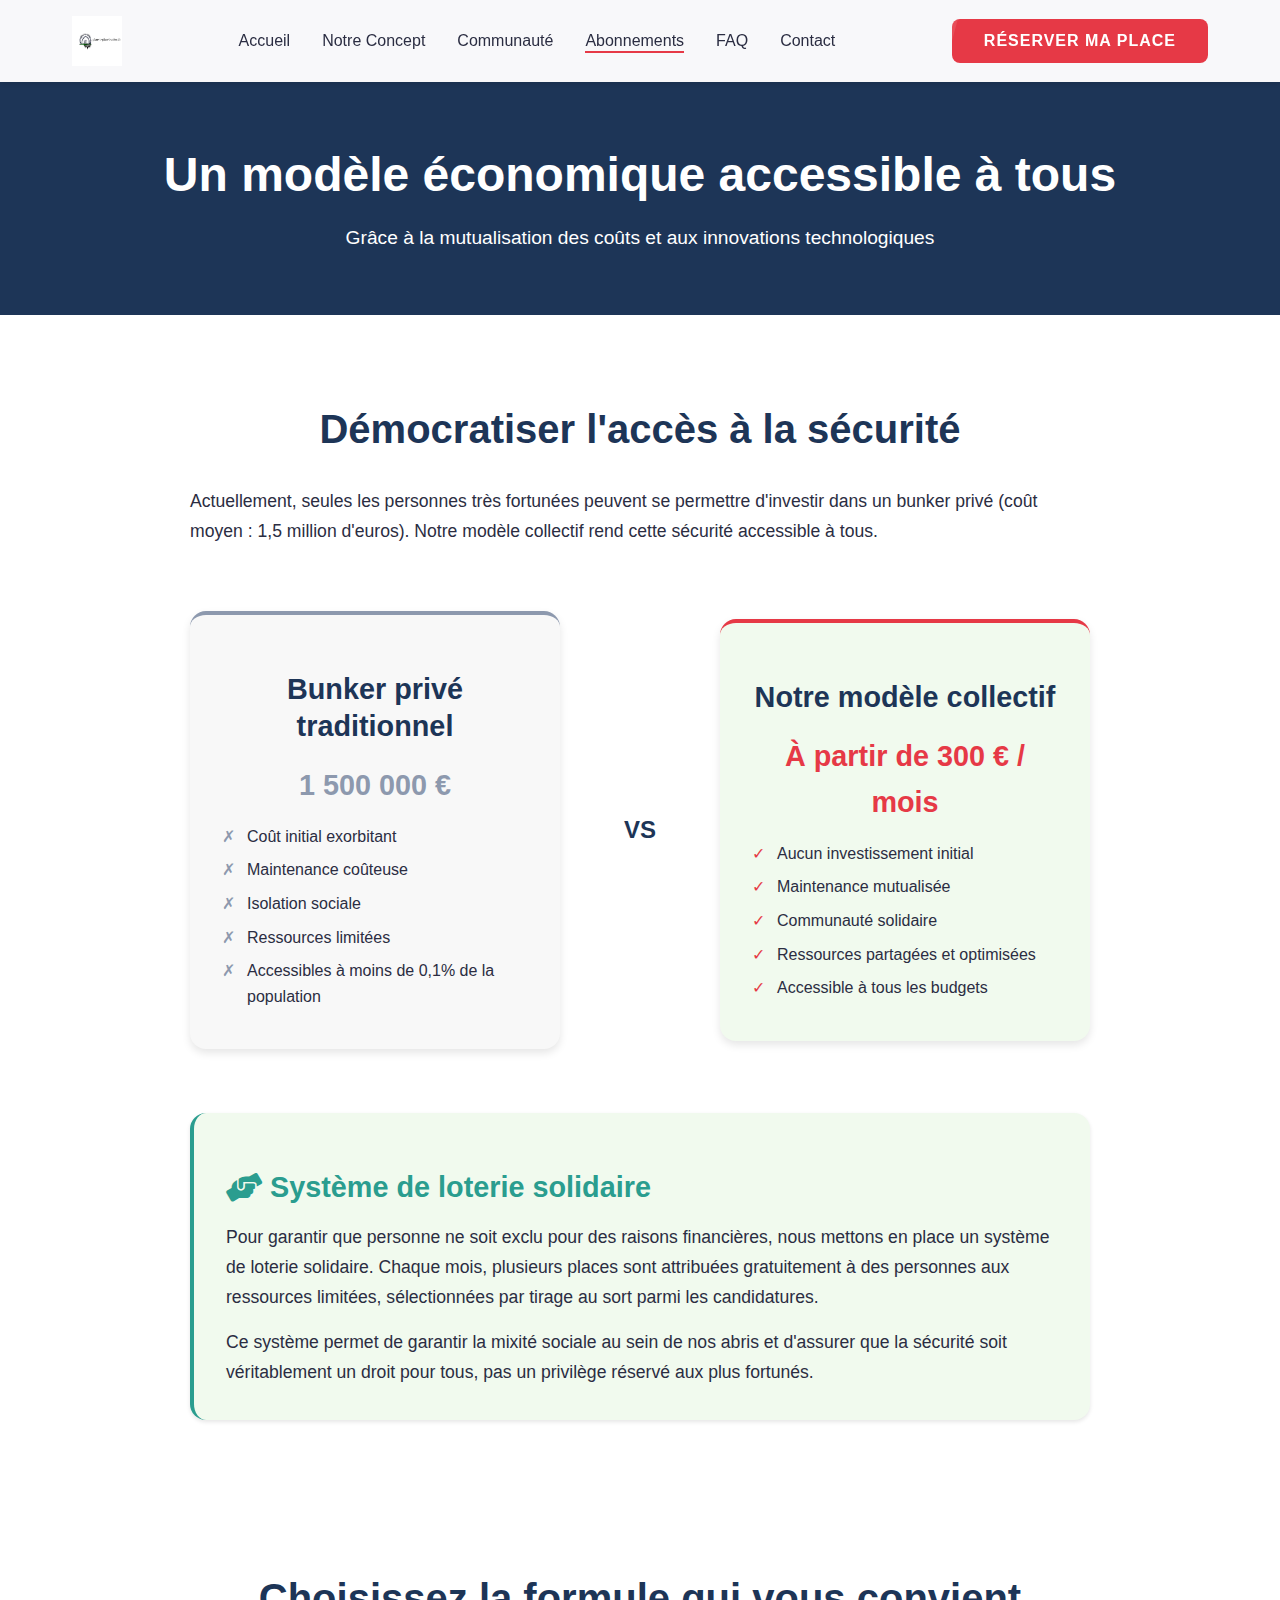
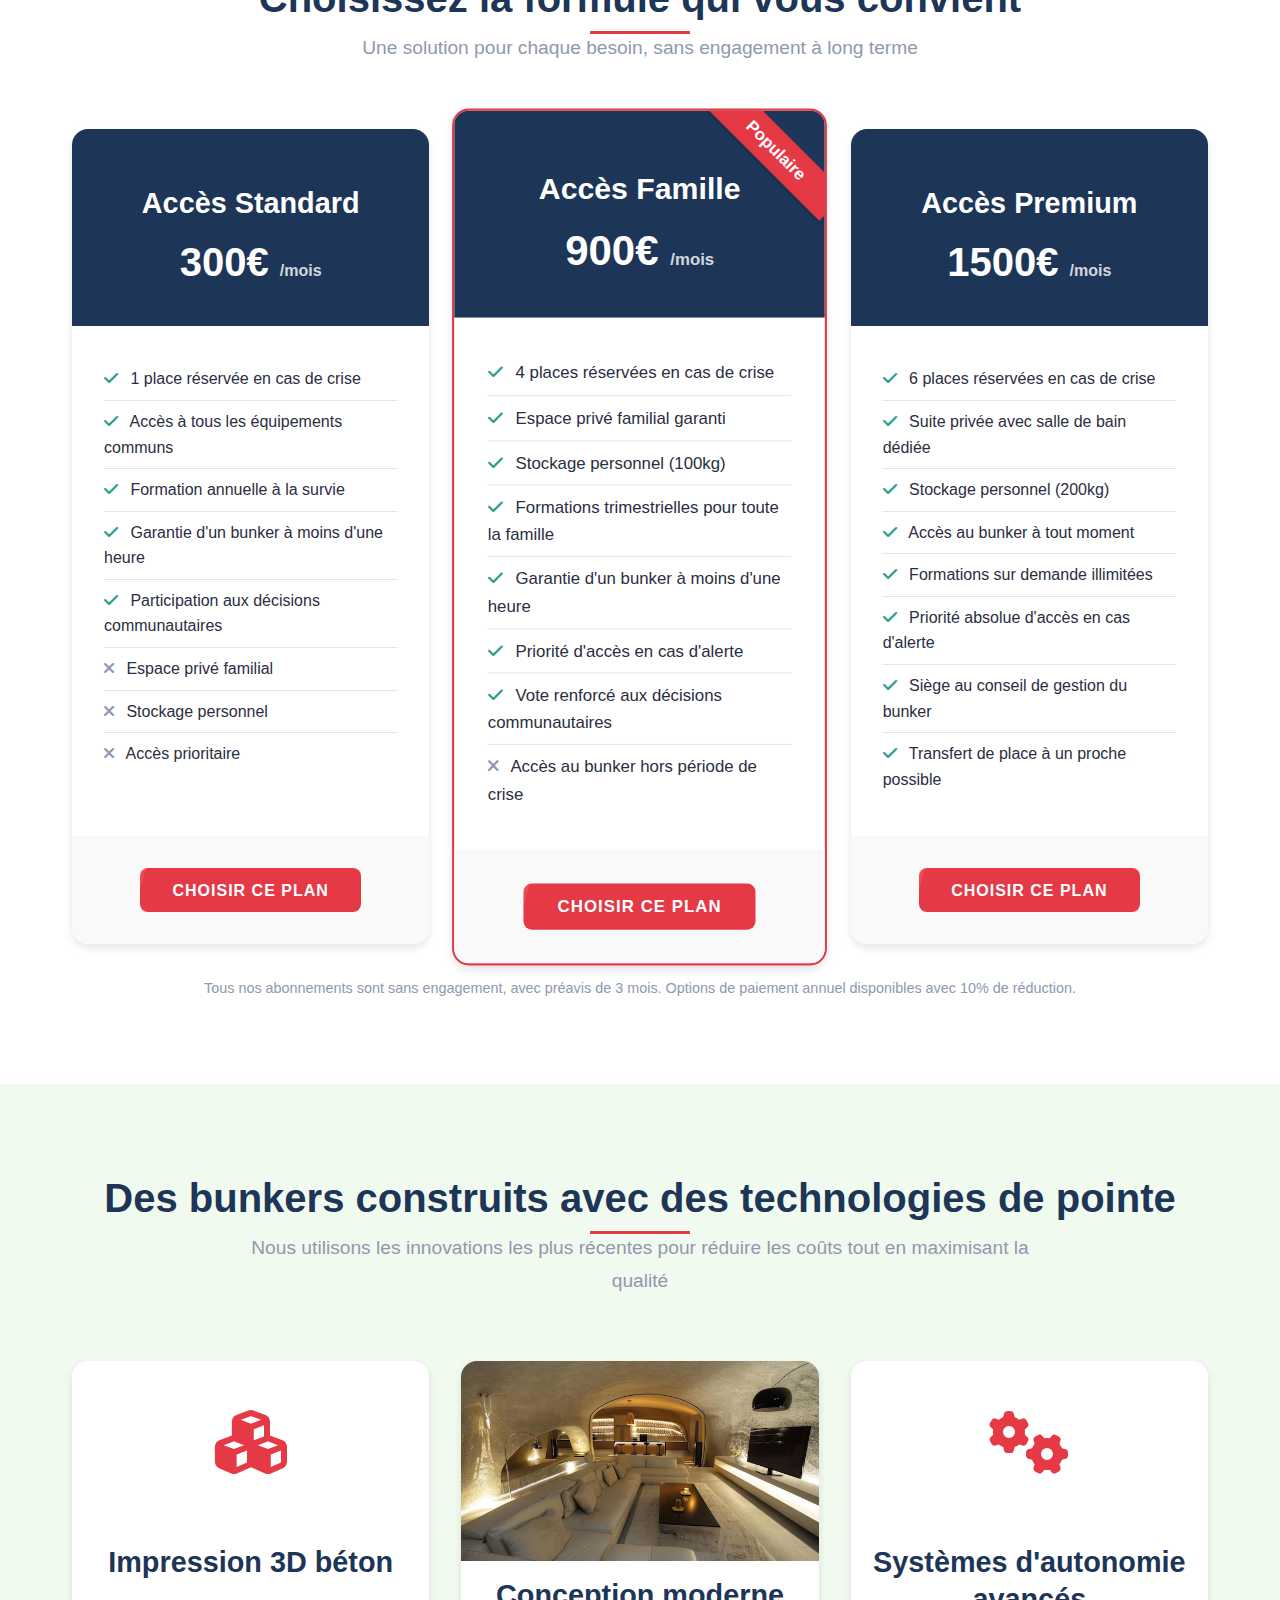
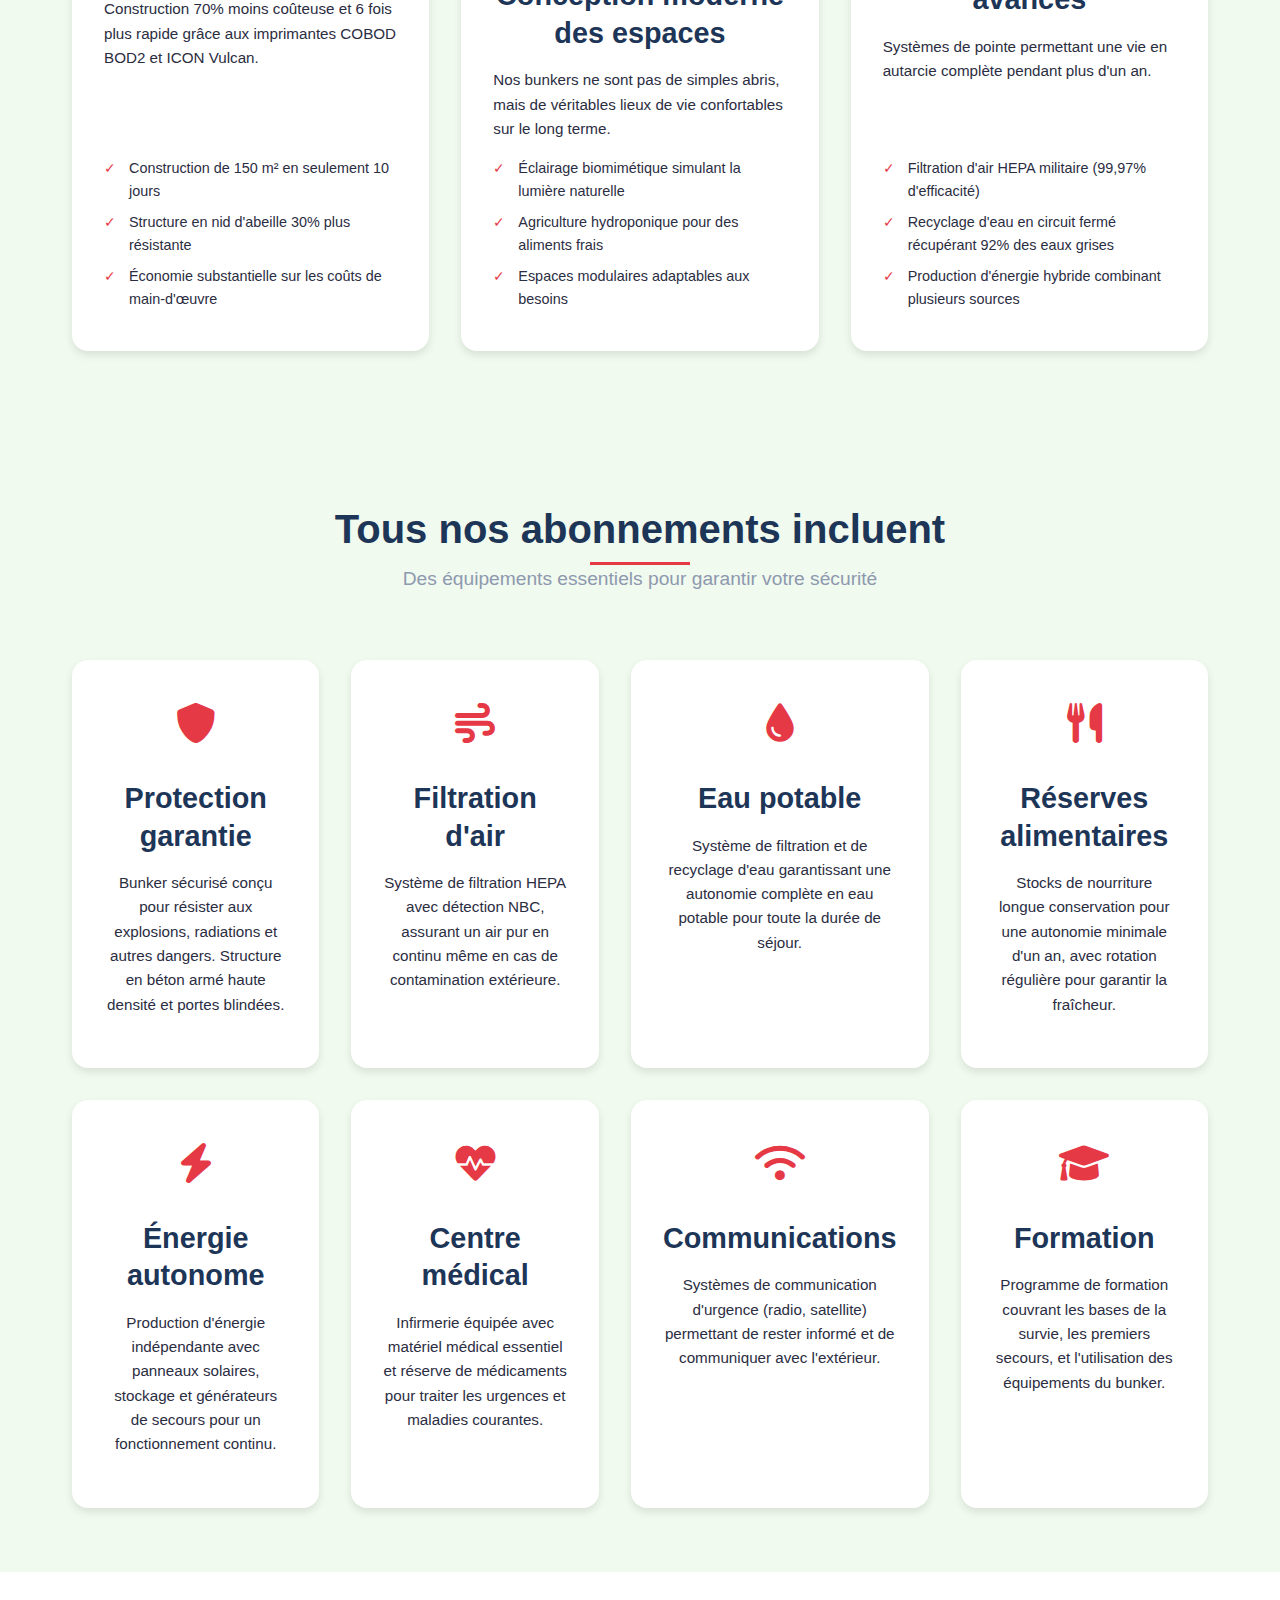
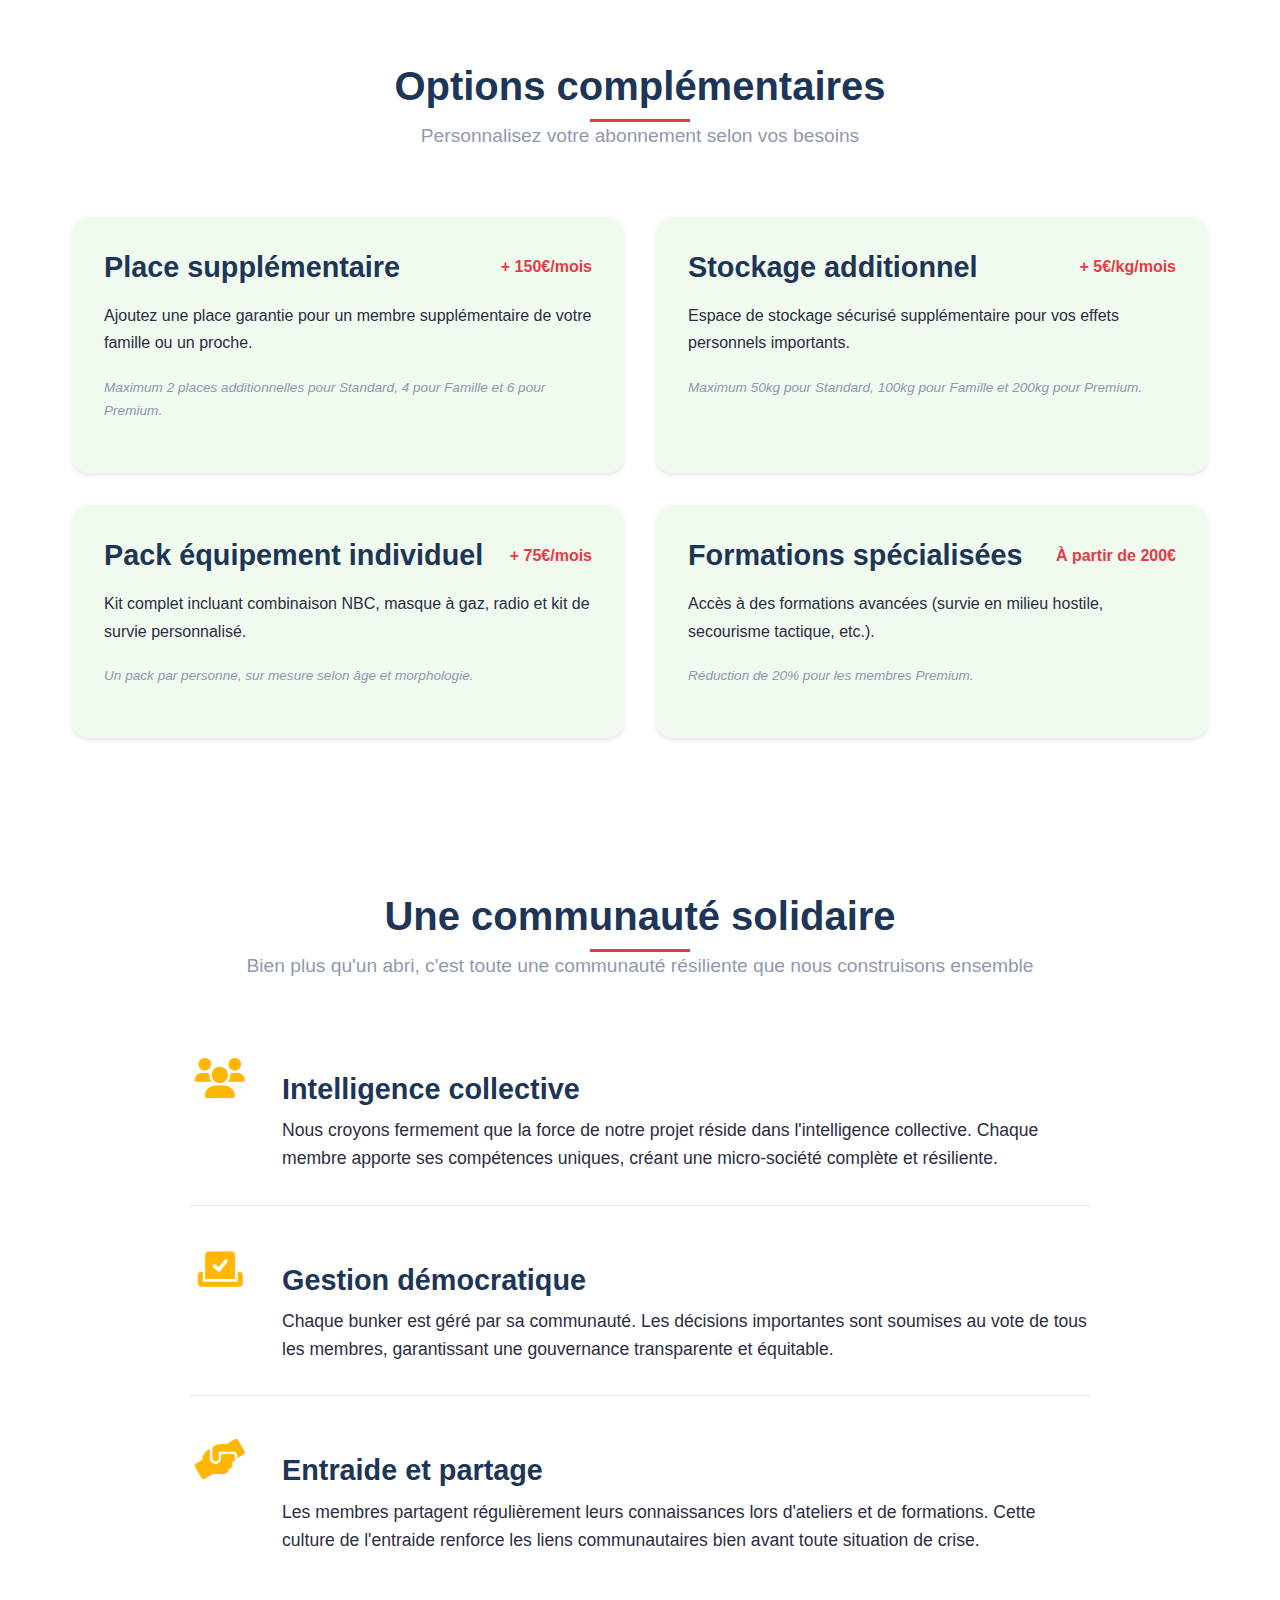
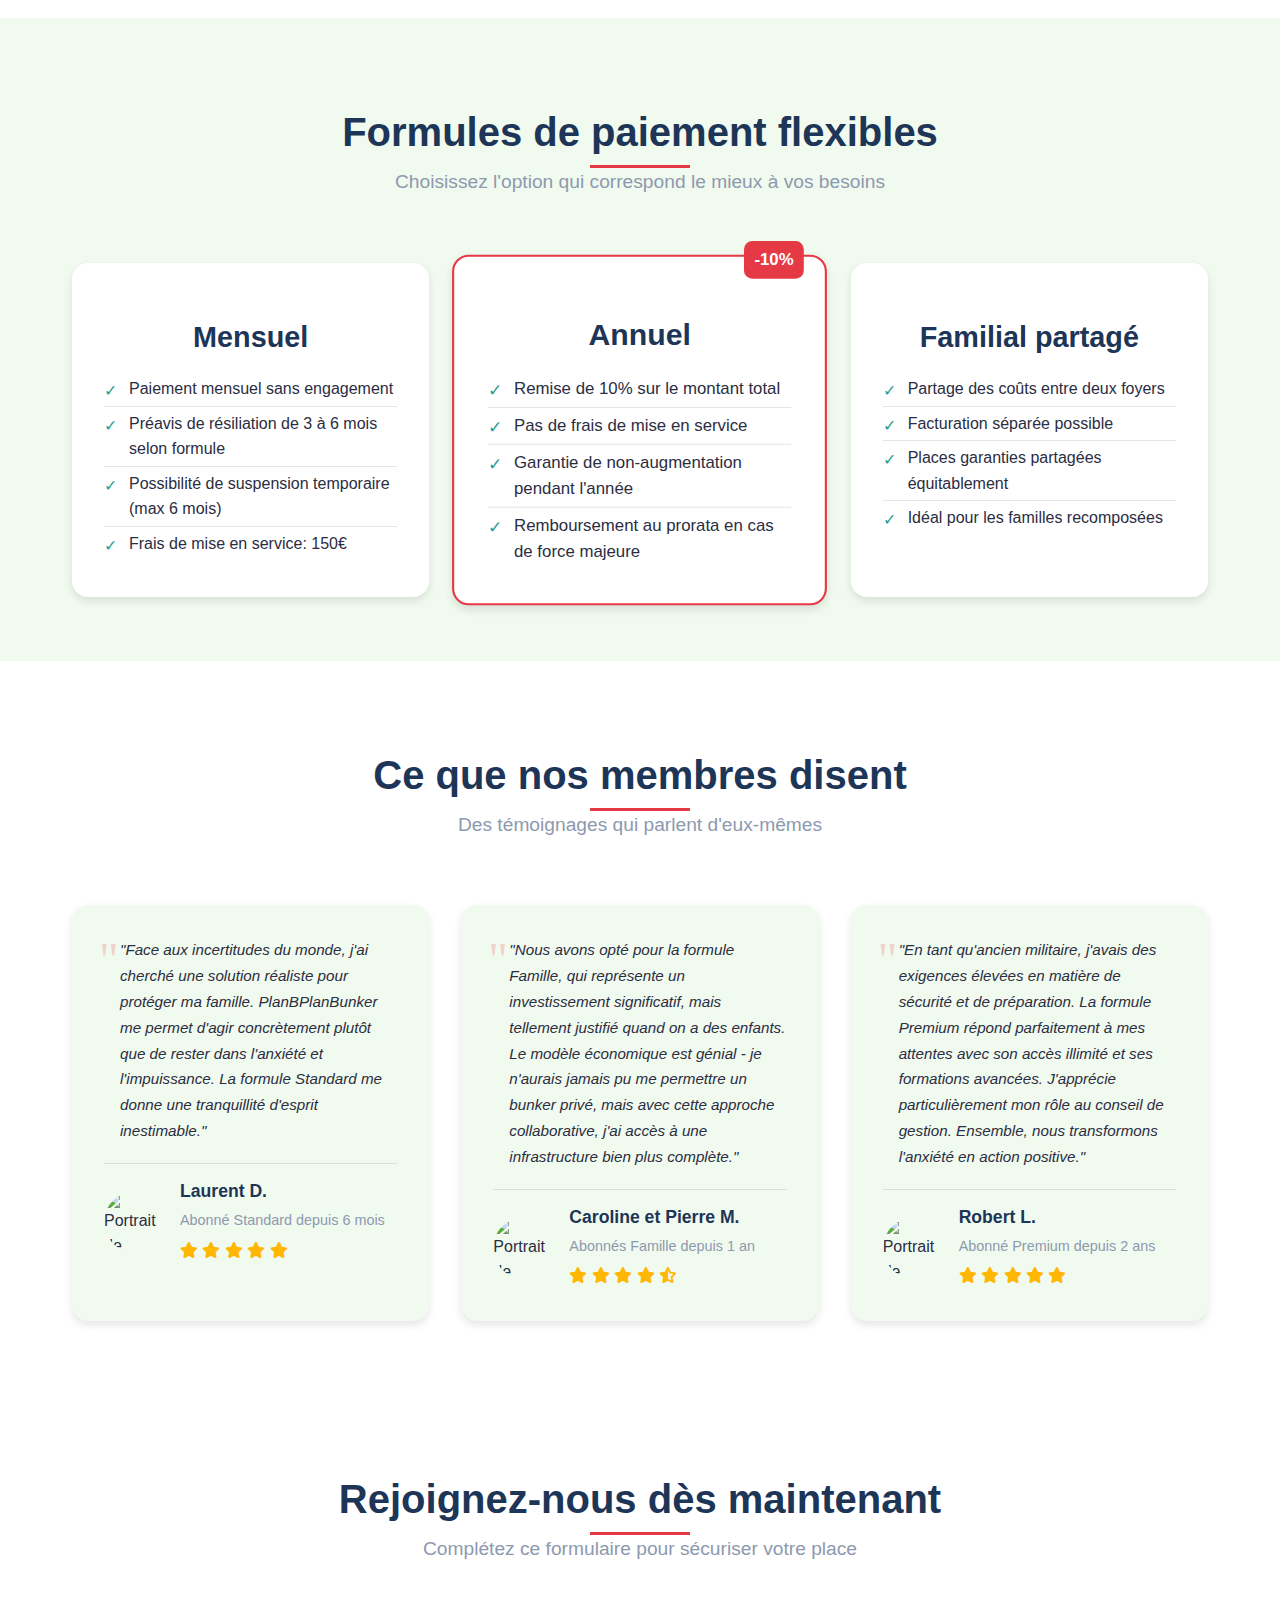
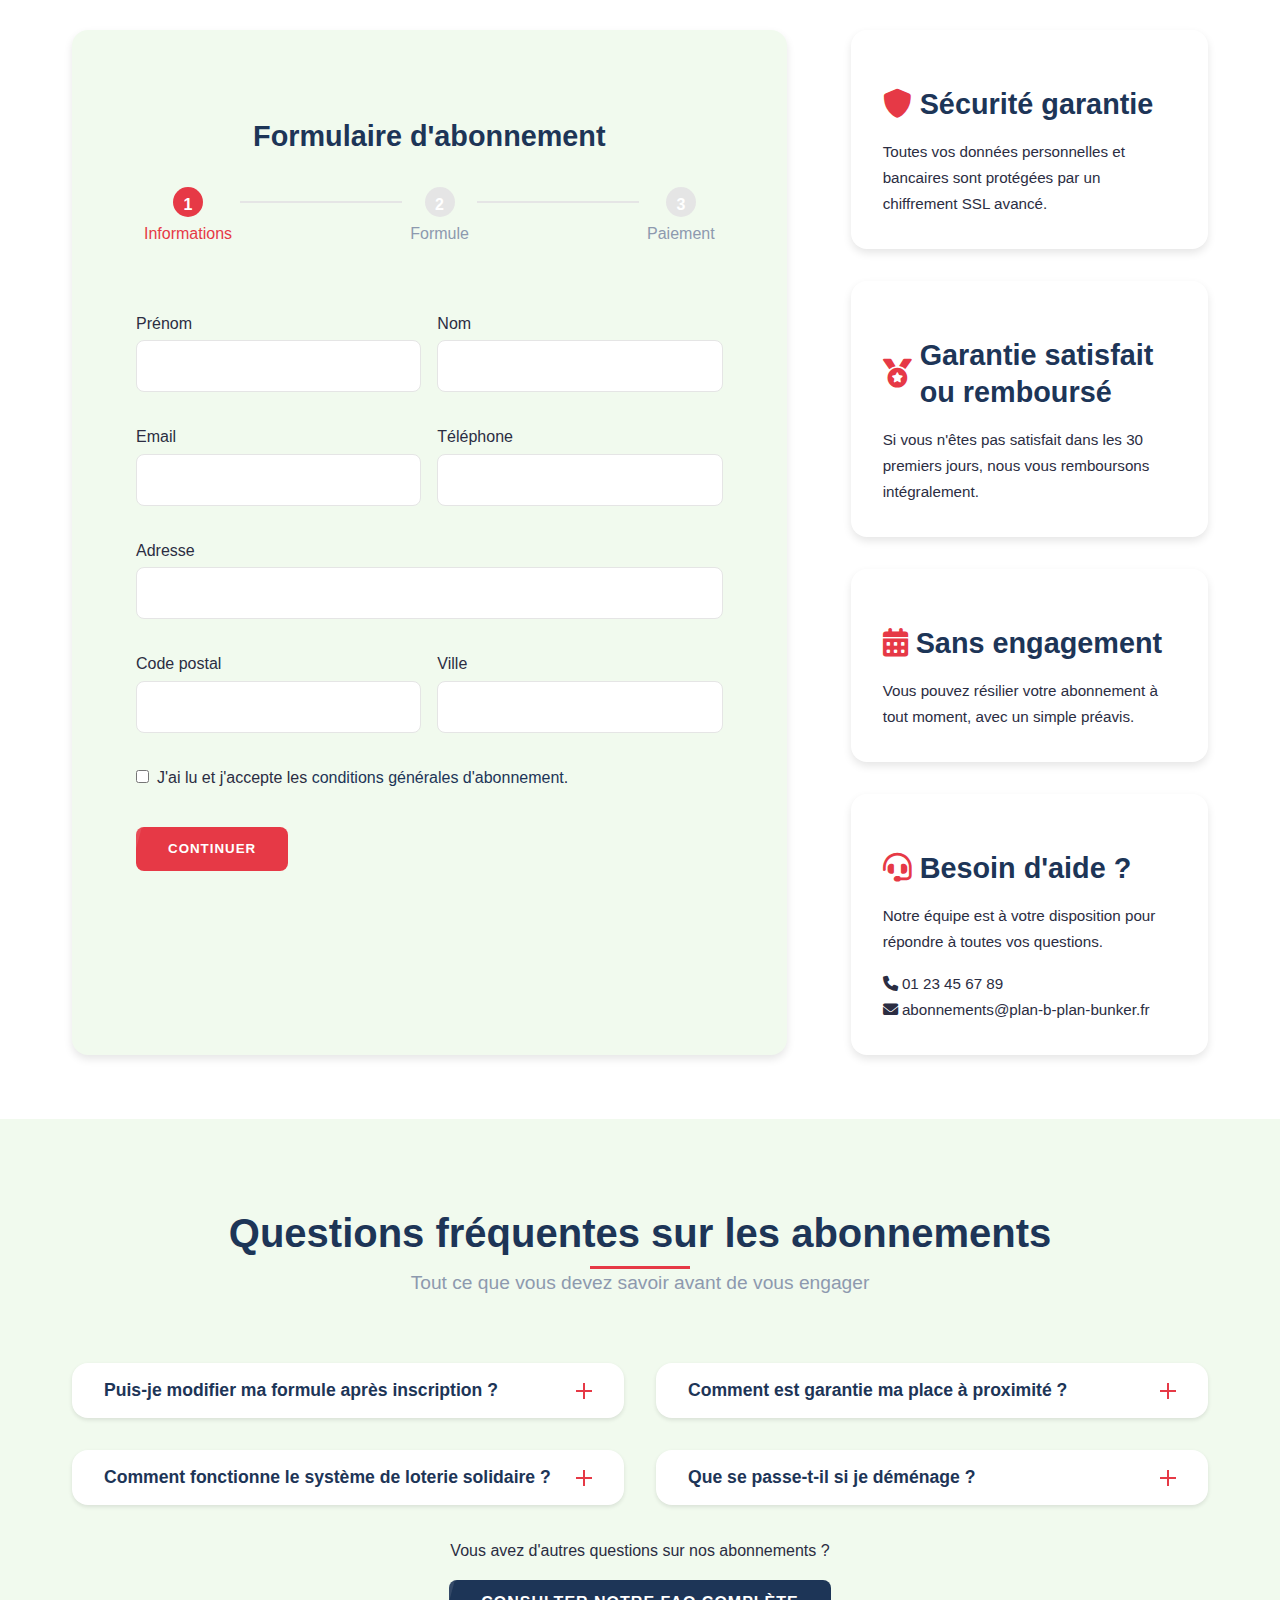
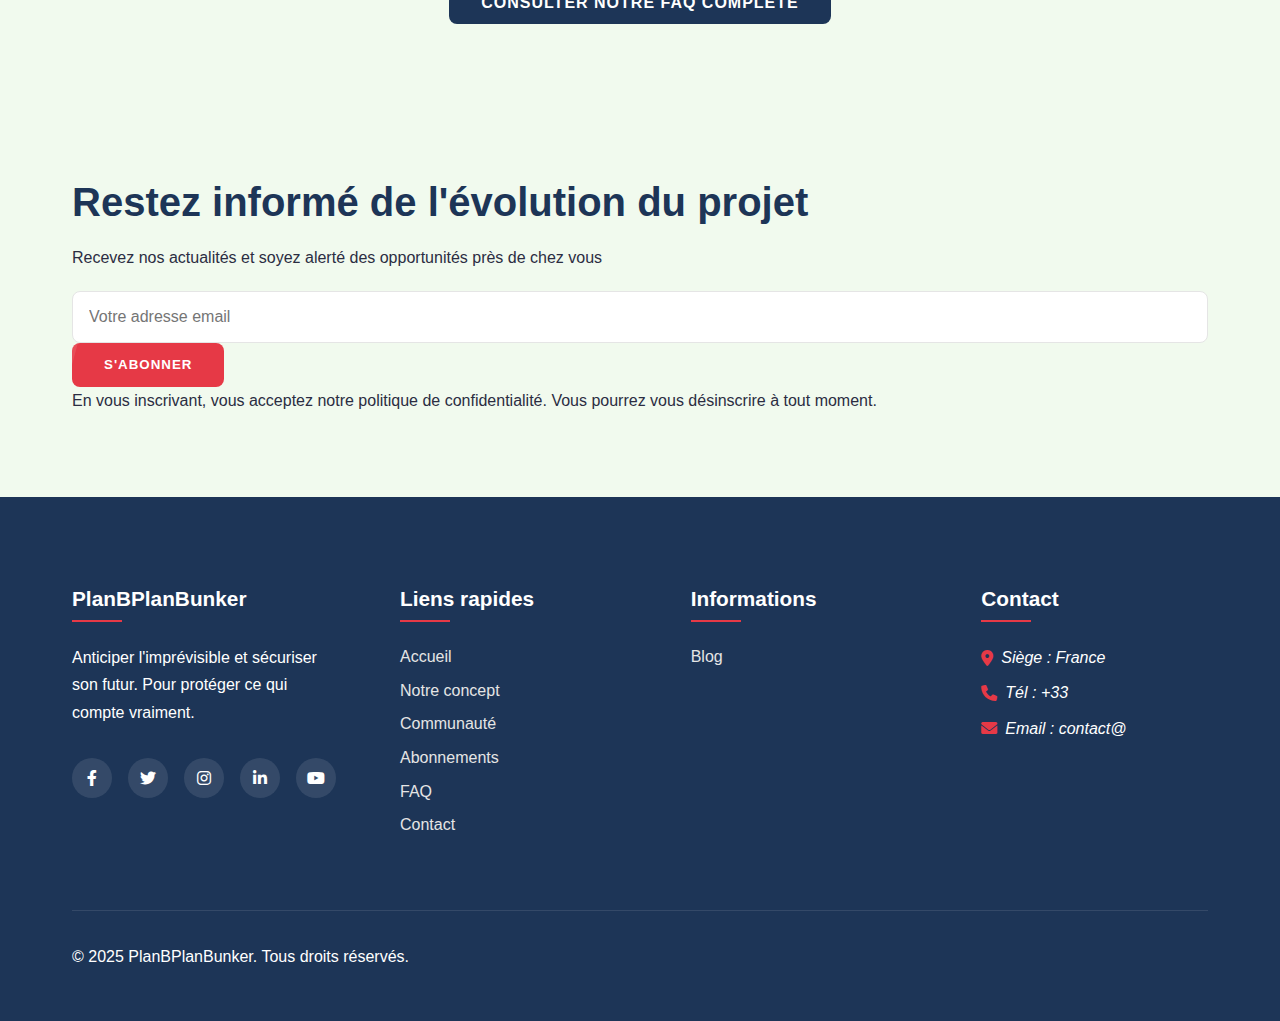
==== commit 3ff30ac9: "update message d'espoir" ====
--- a/pages/abonnement.html
+++ b/pages/abonnement.html
@@ -849,22 +849,6 @@
     </div>
 </section>
 
-<!-- Section Message d'espoir -->
-<section class="message-section">
-    <div class="container">
-        <div class="message-content">
-            <h2>Un message d'espoir</h2>
-            <p>La quantité de travail à accomplir est titanesque, mais nous la surmonterons collectivement, animés par une même vision et un objectif commun : assurer un plan B, s'il le faut, à tout être humain.</p>
-            <p>Ce que nous construisons va au-delà de simples abris - nous bâtissons une communauté résiliente, capable d'affronter les défis de demain avec sérénité et détermination.</p>
-            <div class="message-slogan">
-                <p>Quoi qu'il arrive, nous avons un plan B.</p>
-                <p>Nous avons les solutions.</p>
-                <p>Nous avons Plan Bunker.</p>
-            </div>
-        </div>
-    </div>
-</section>
-
 <!-- Section Newsletter -->
 <section class="newsletter-section">
     <div class="container">
@@ -913,7 +897,7 @@
                     <li><a href="#">Fonctionnement des bunkers</a></li>
                     <li><a href="#">Sécurité et standards</a></li>
                     <li><a href="#">Témoignages</a></li> -->
-                    <li><a href="pages/blog.html">Blog</a></li>
+                    <li><a href="blog.html">Blog</a></li>
                     <!-- <li><a href="#">Presse</a></li> -->
                 </ul>
             </div>
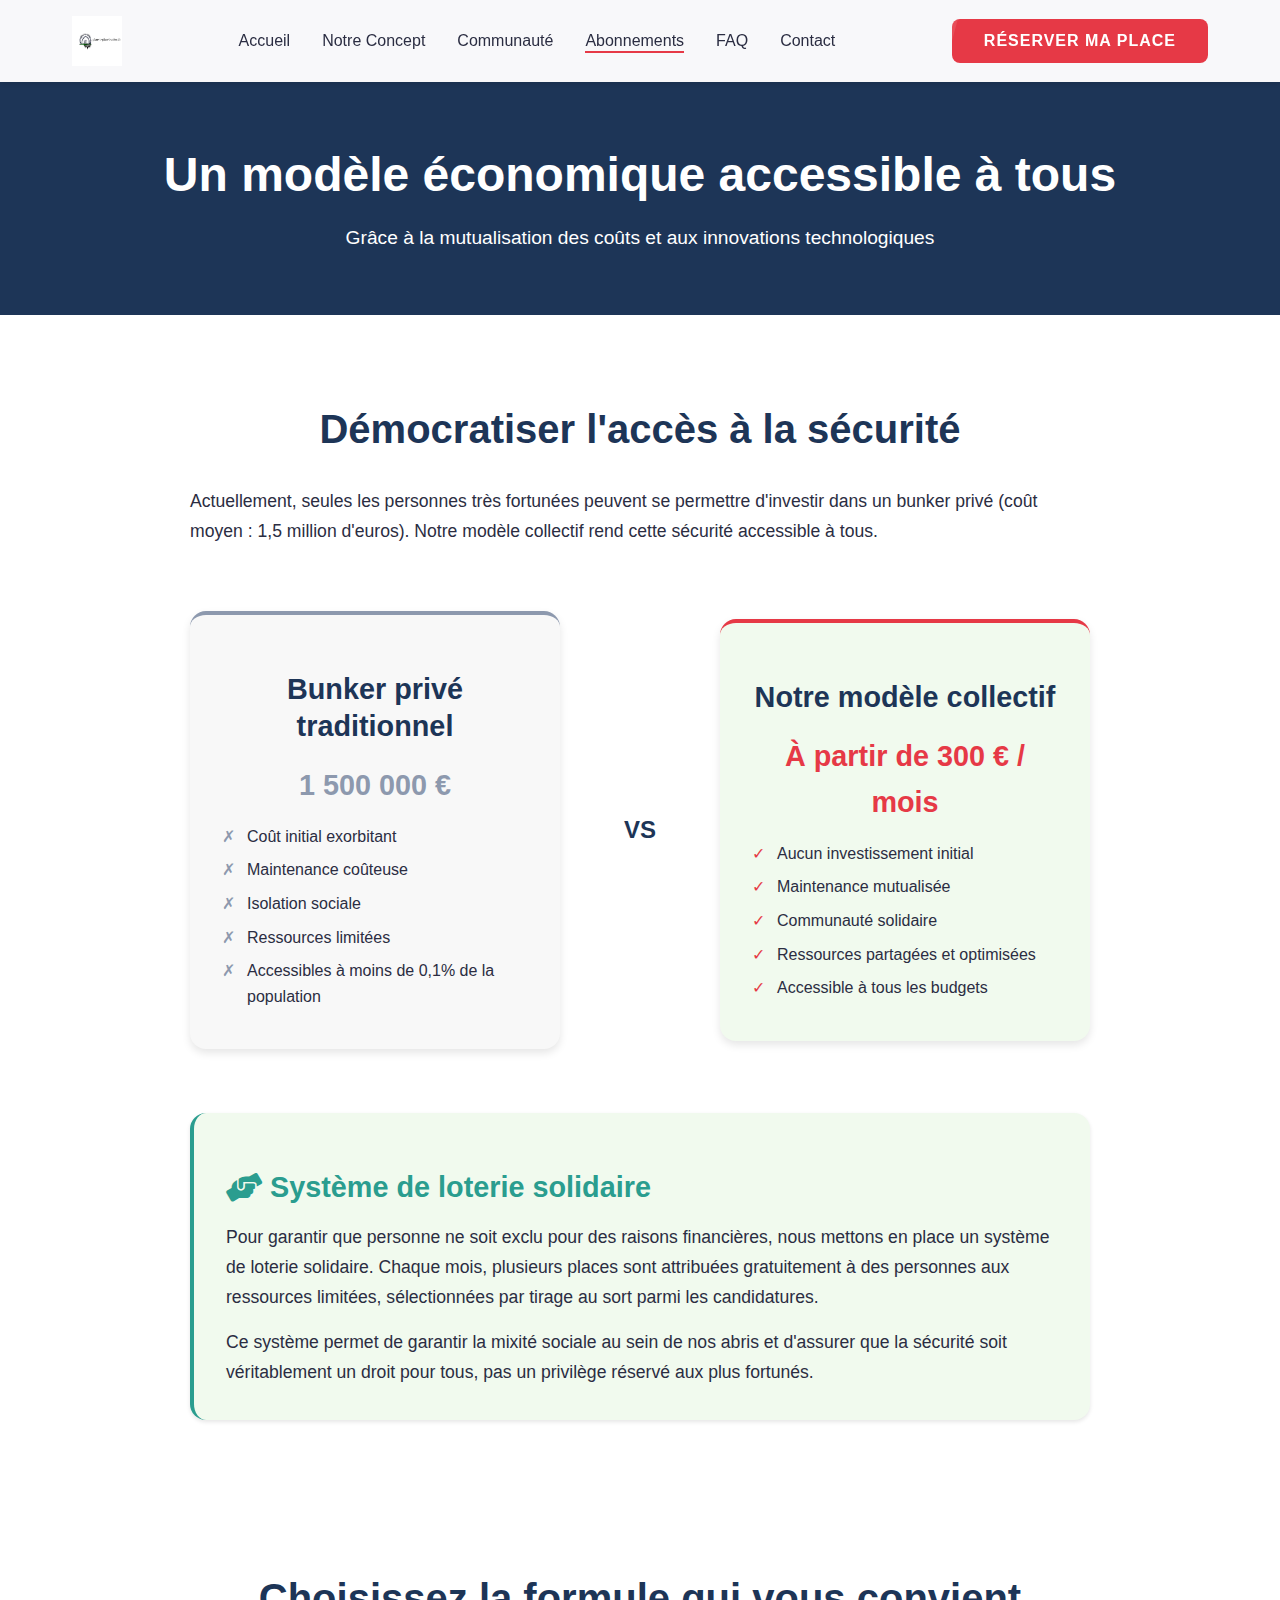
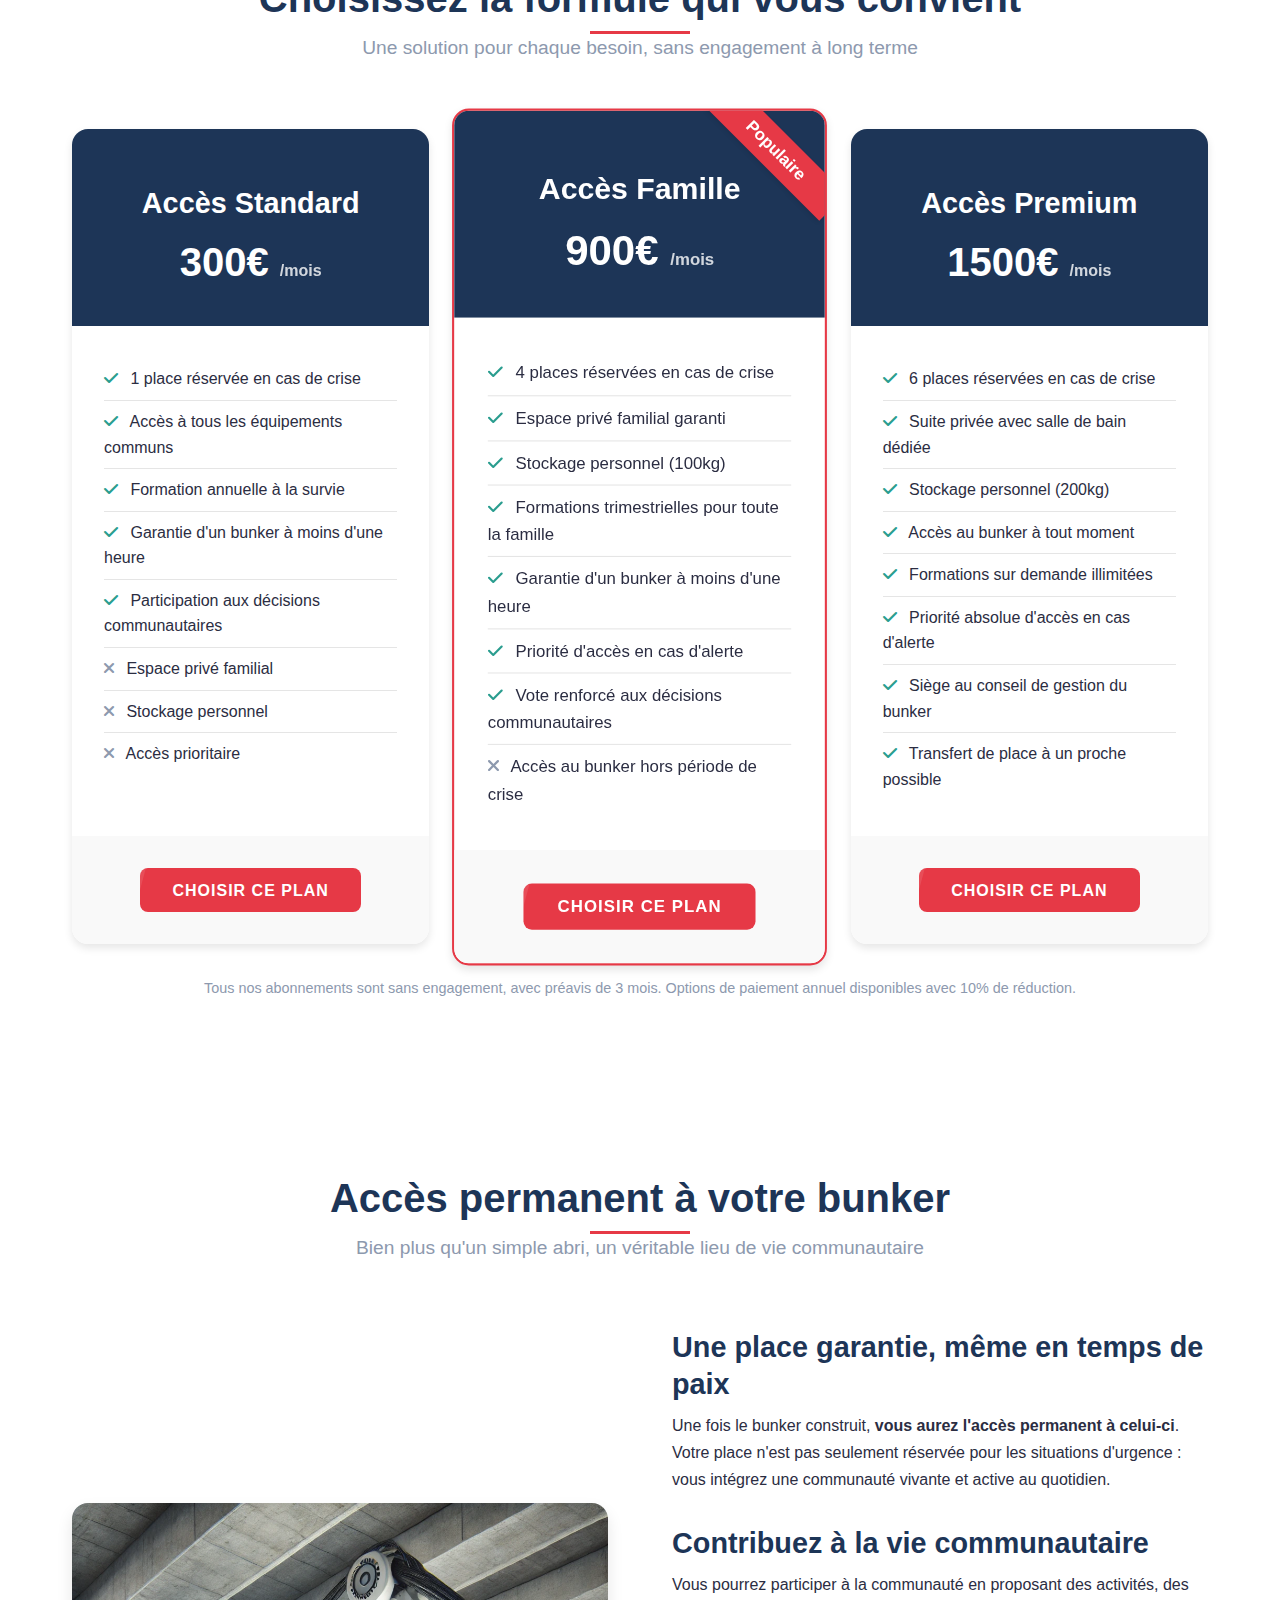
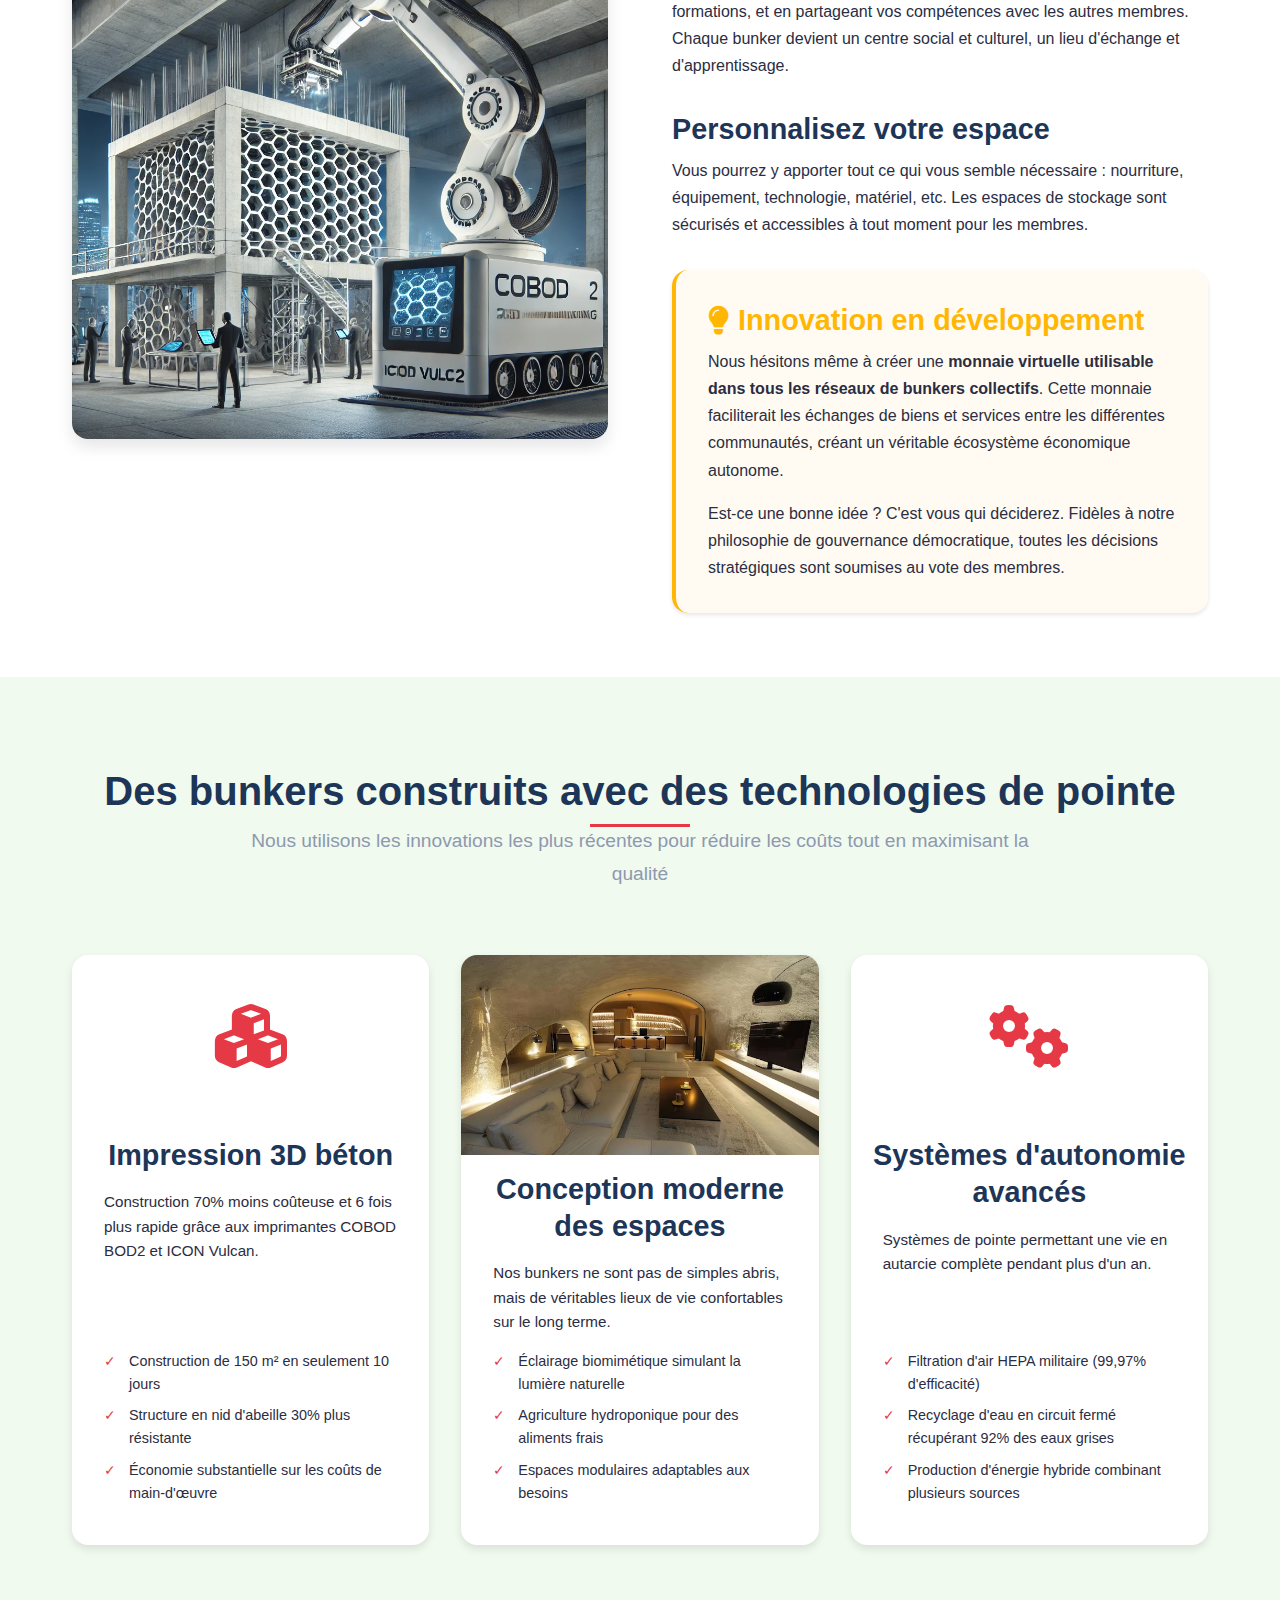
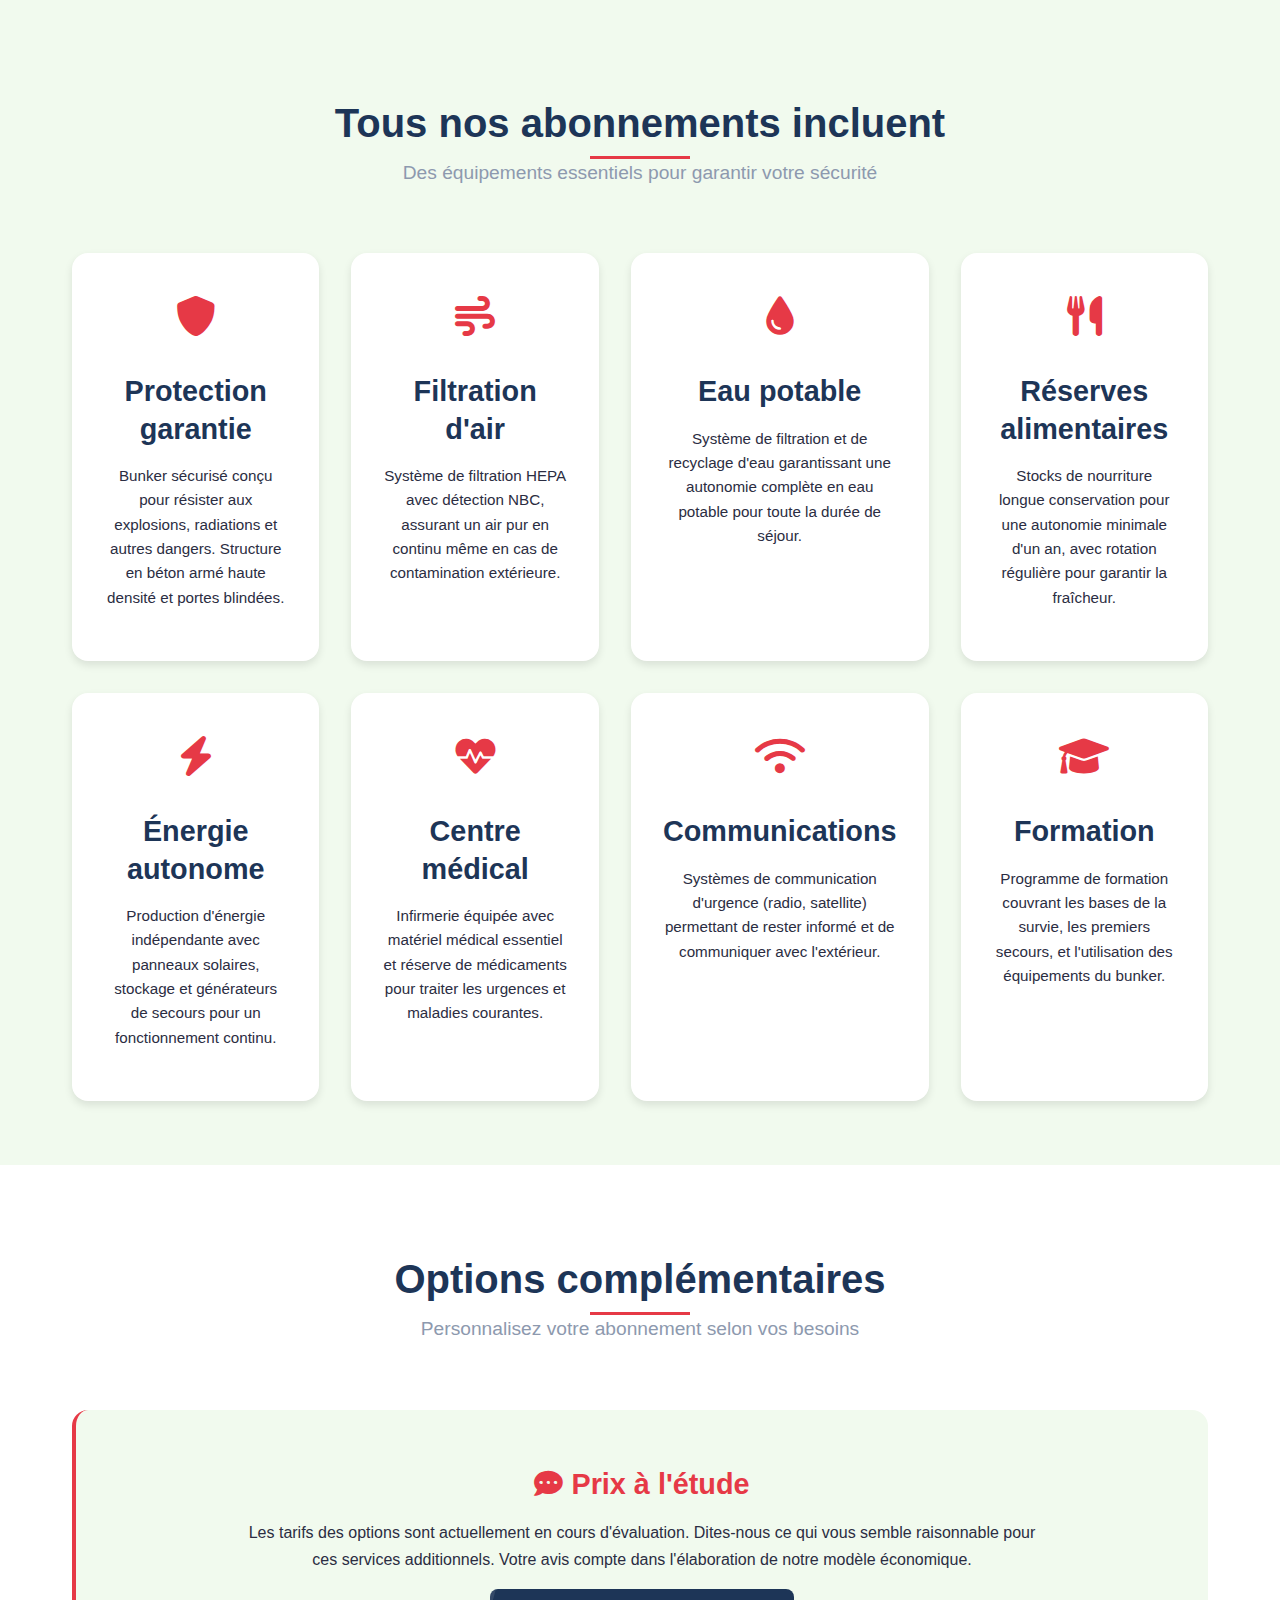
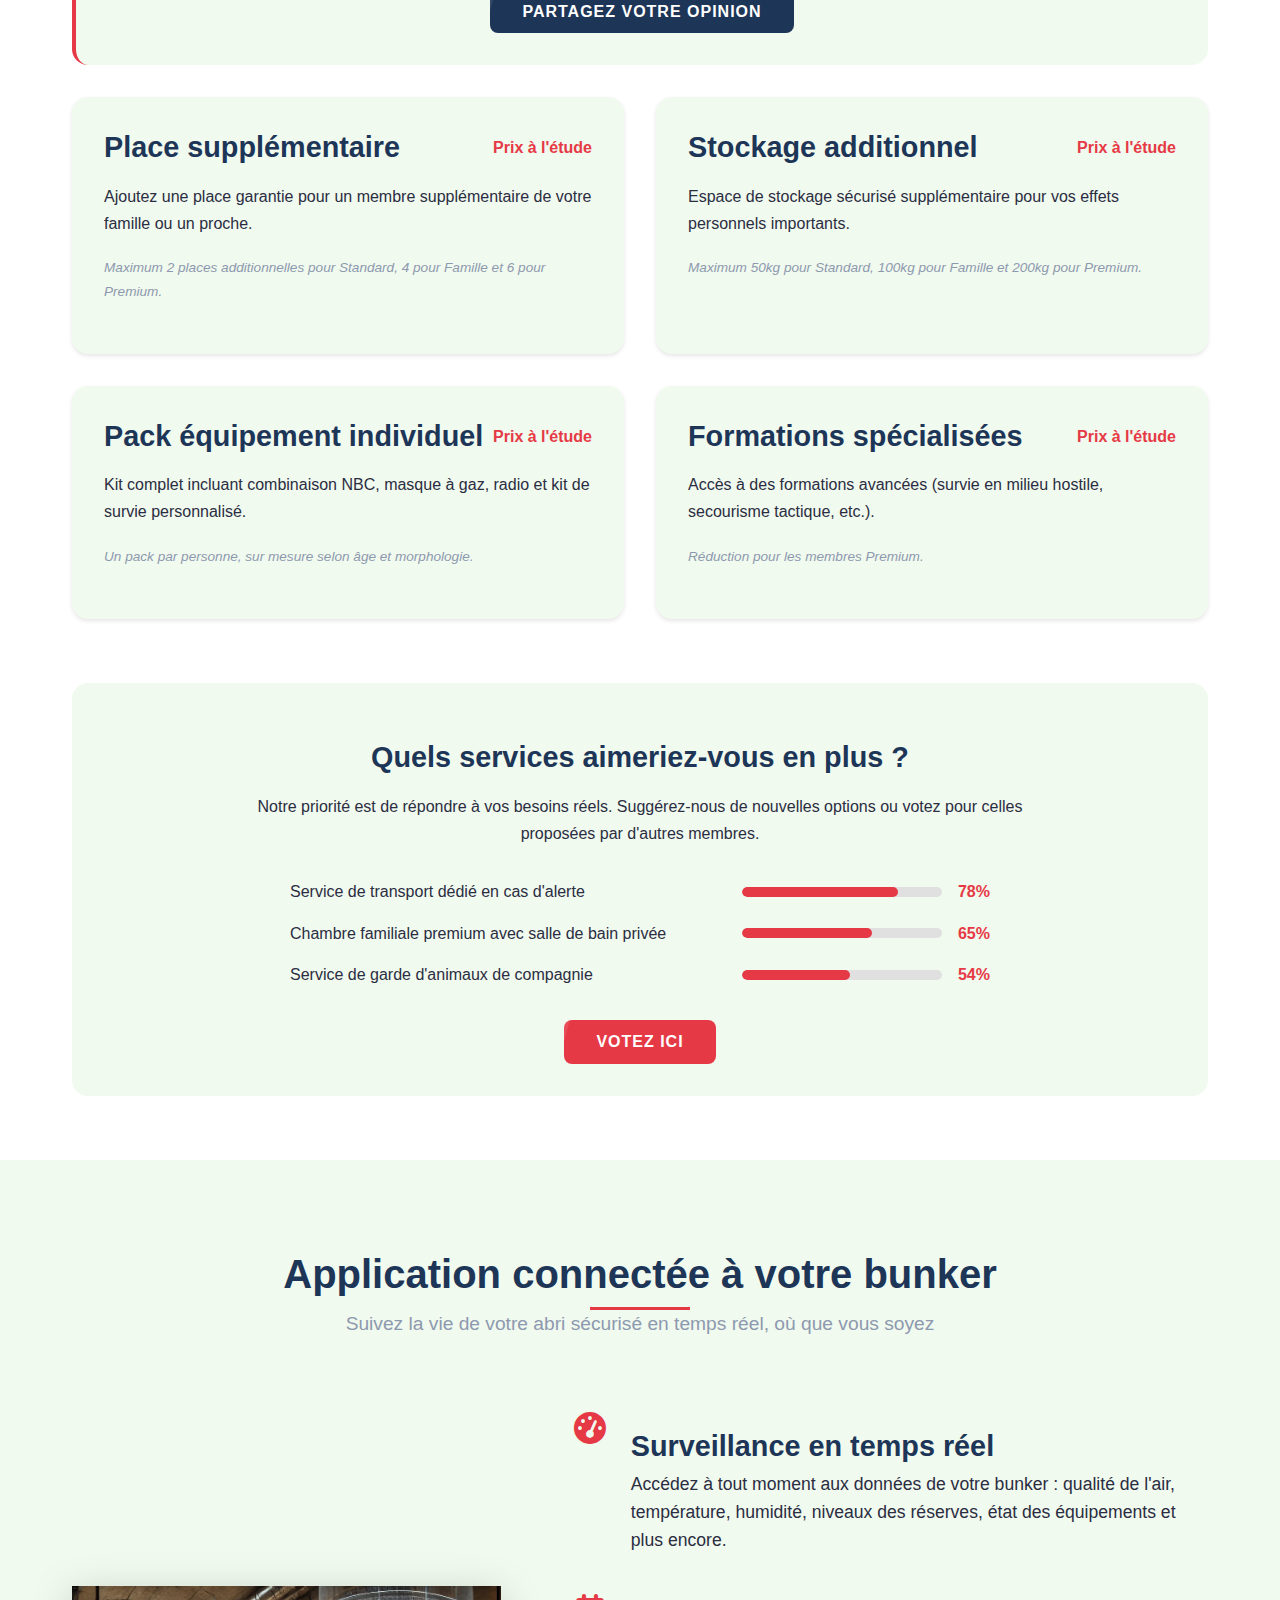
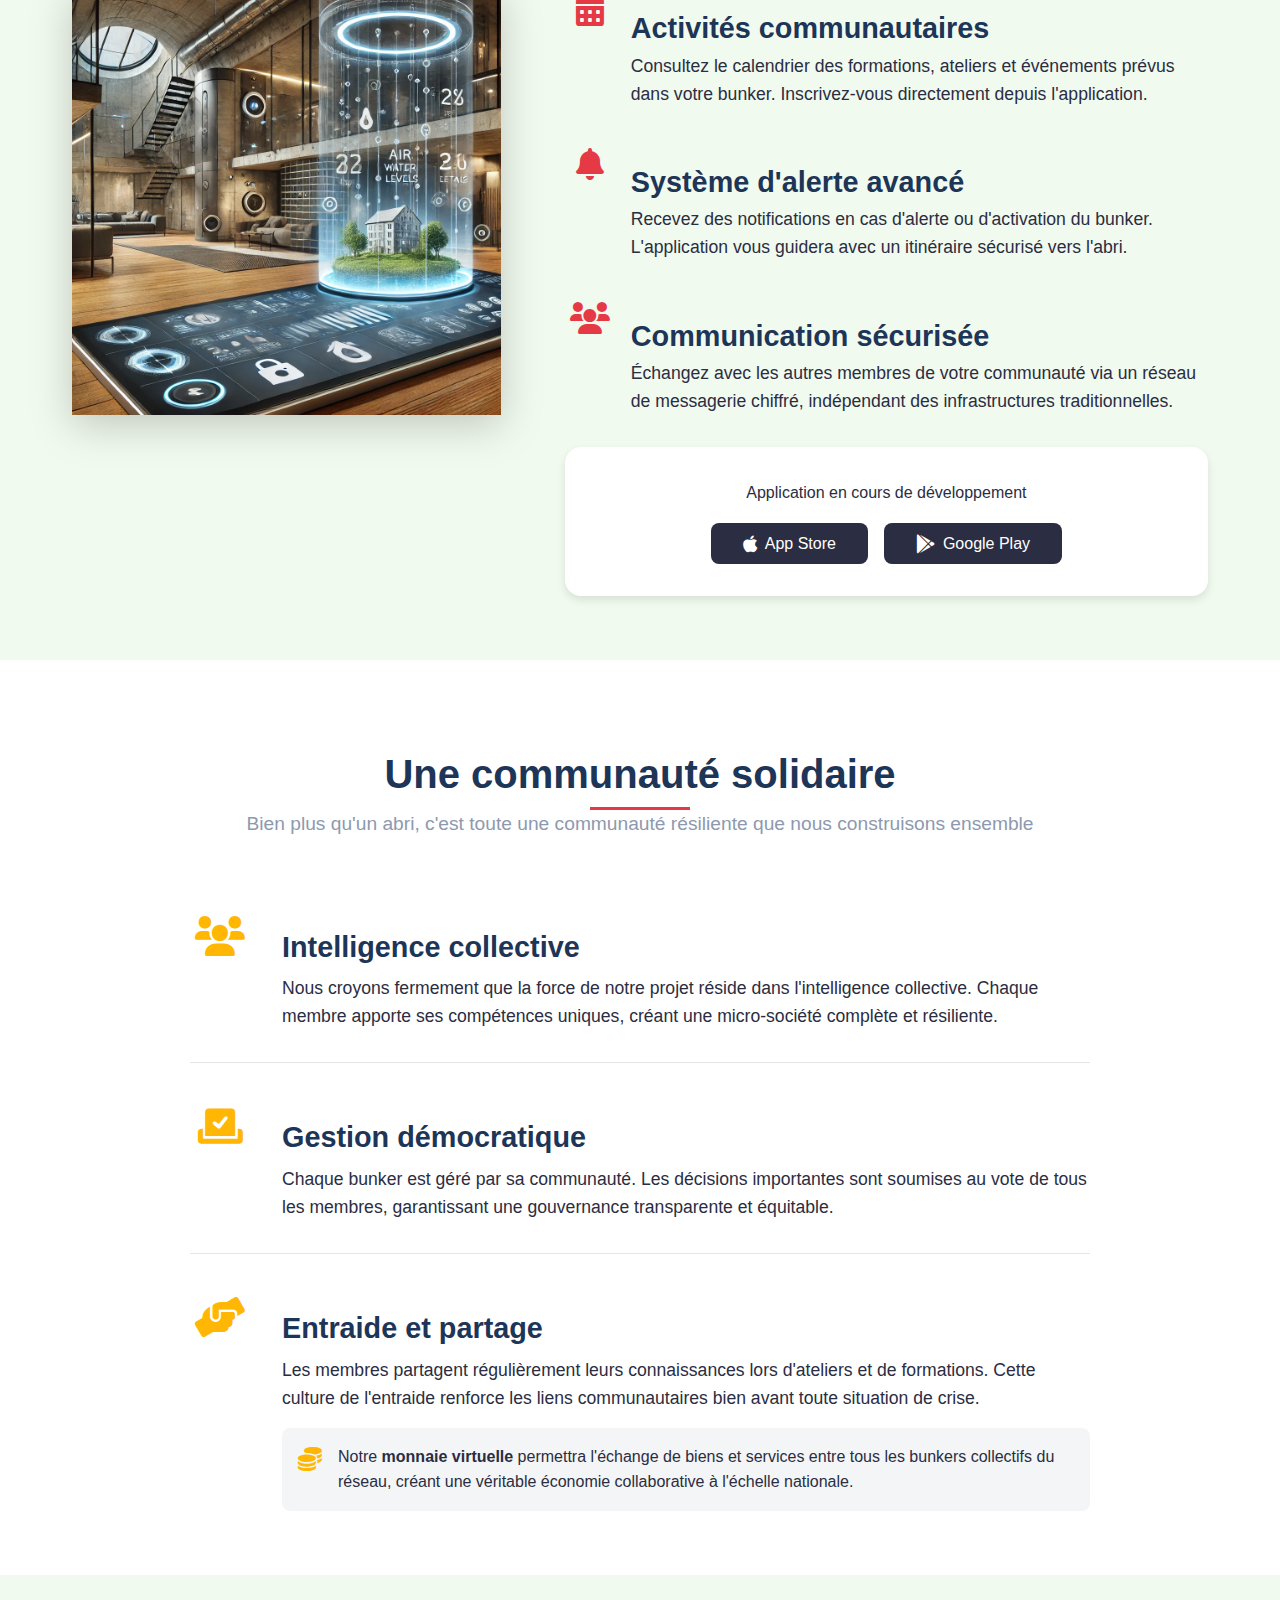
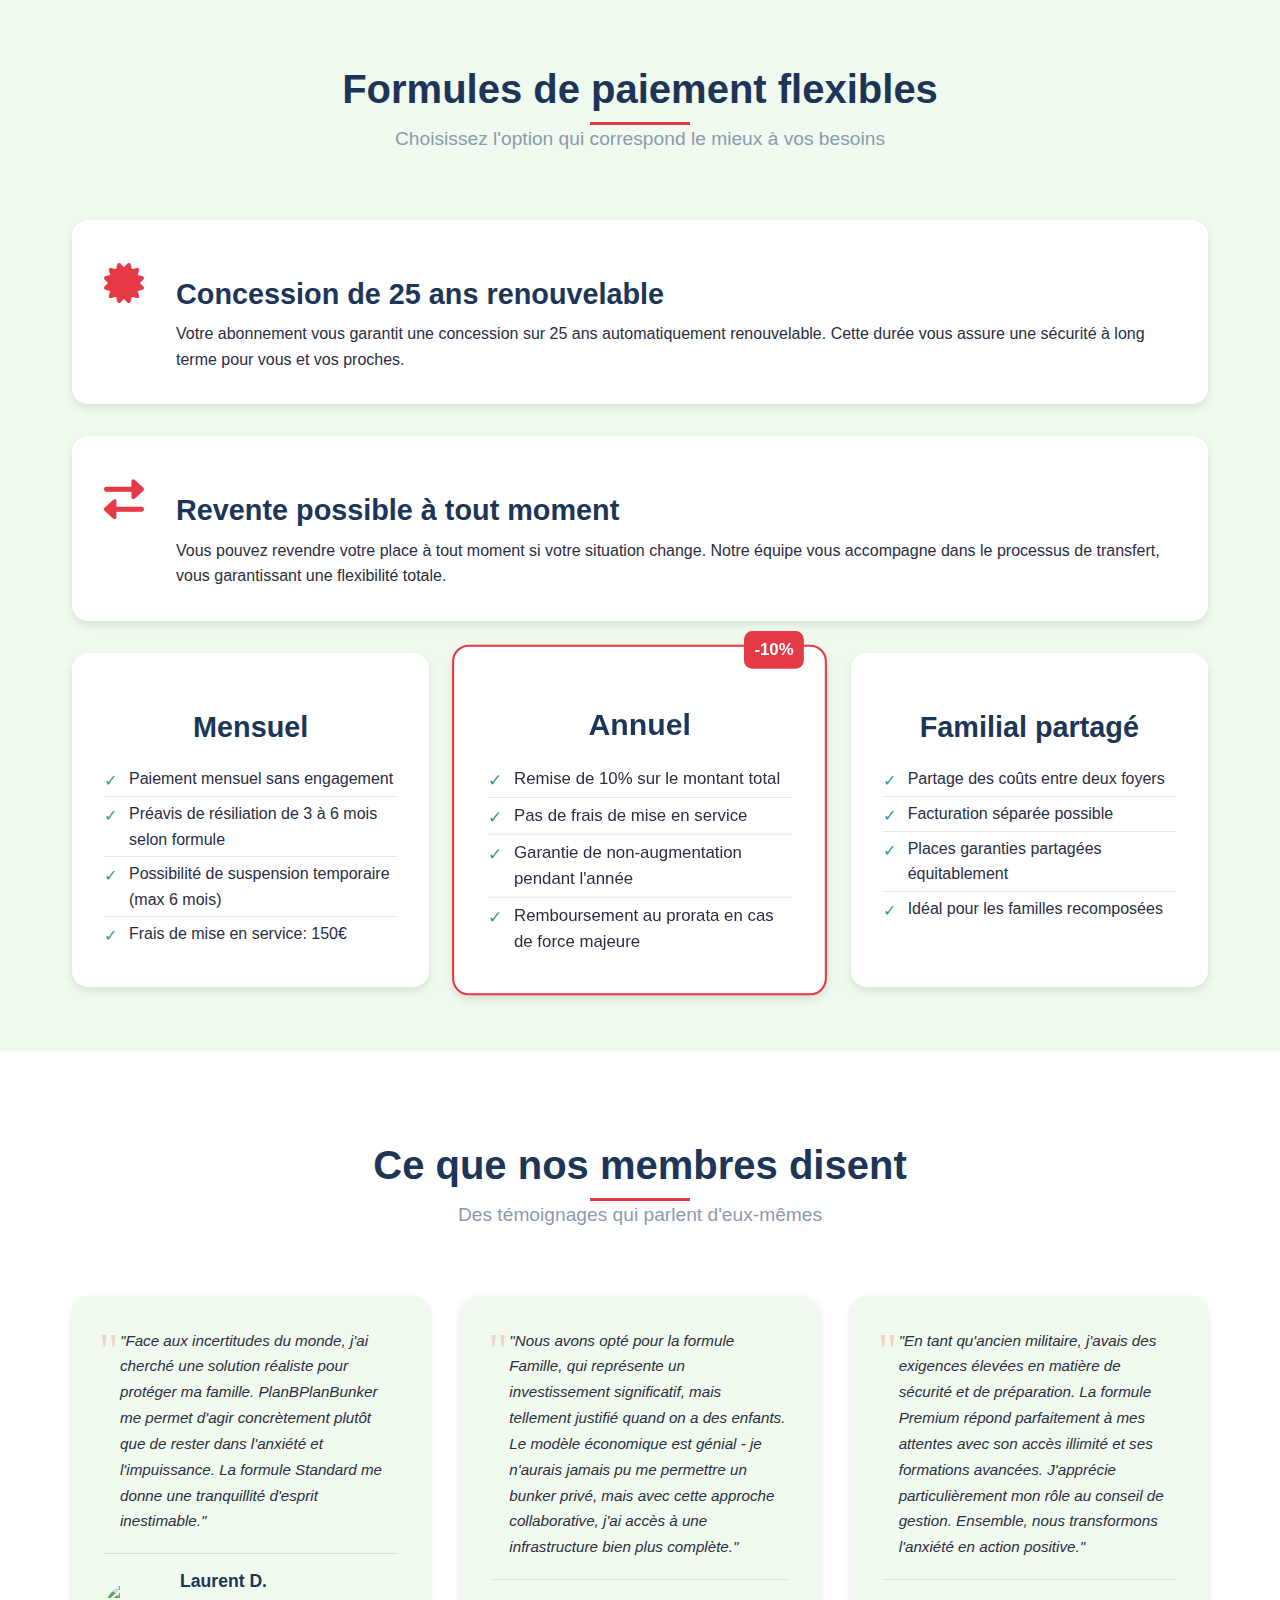
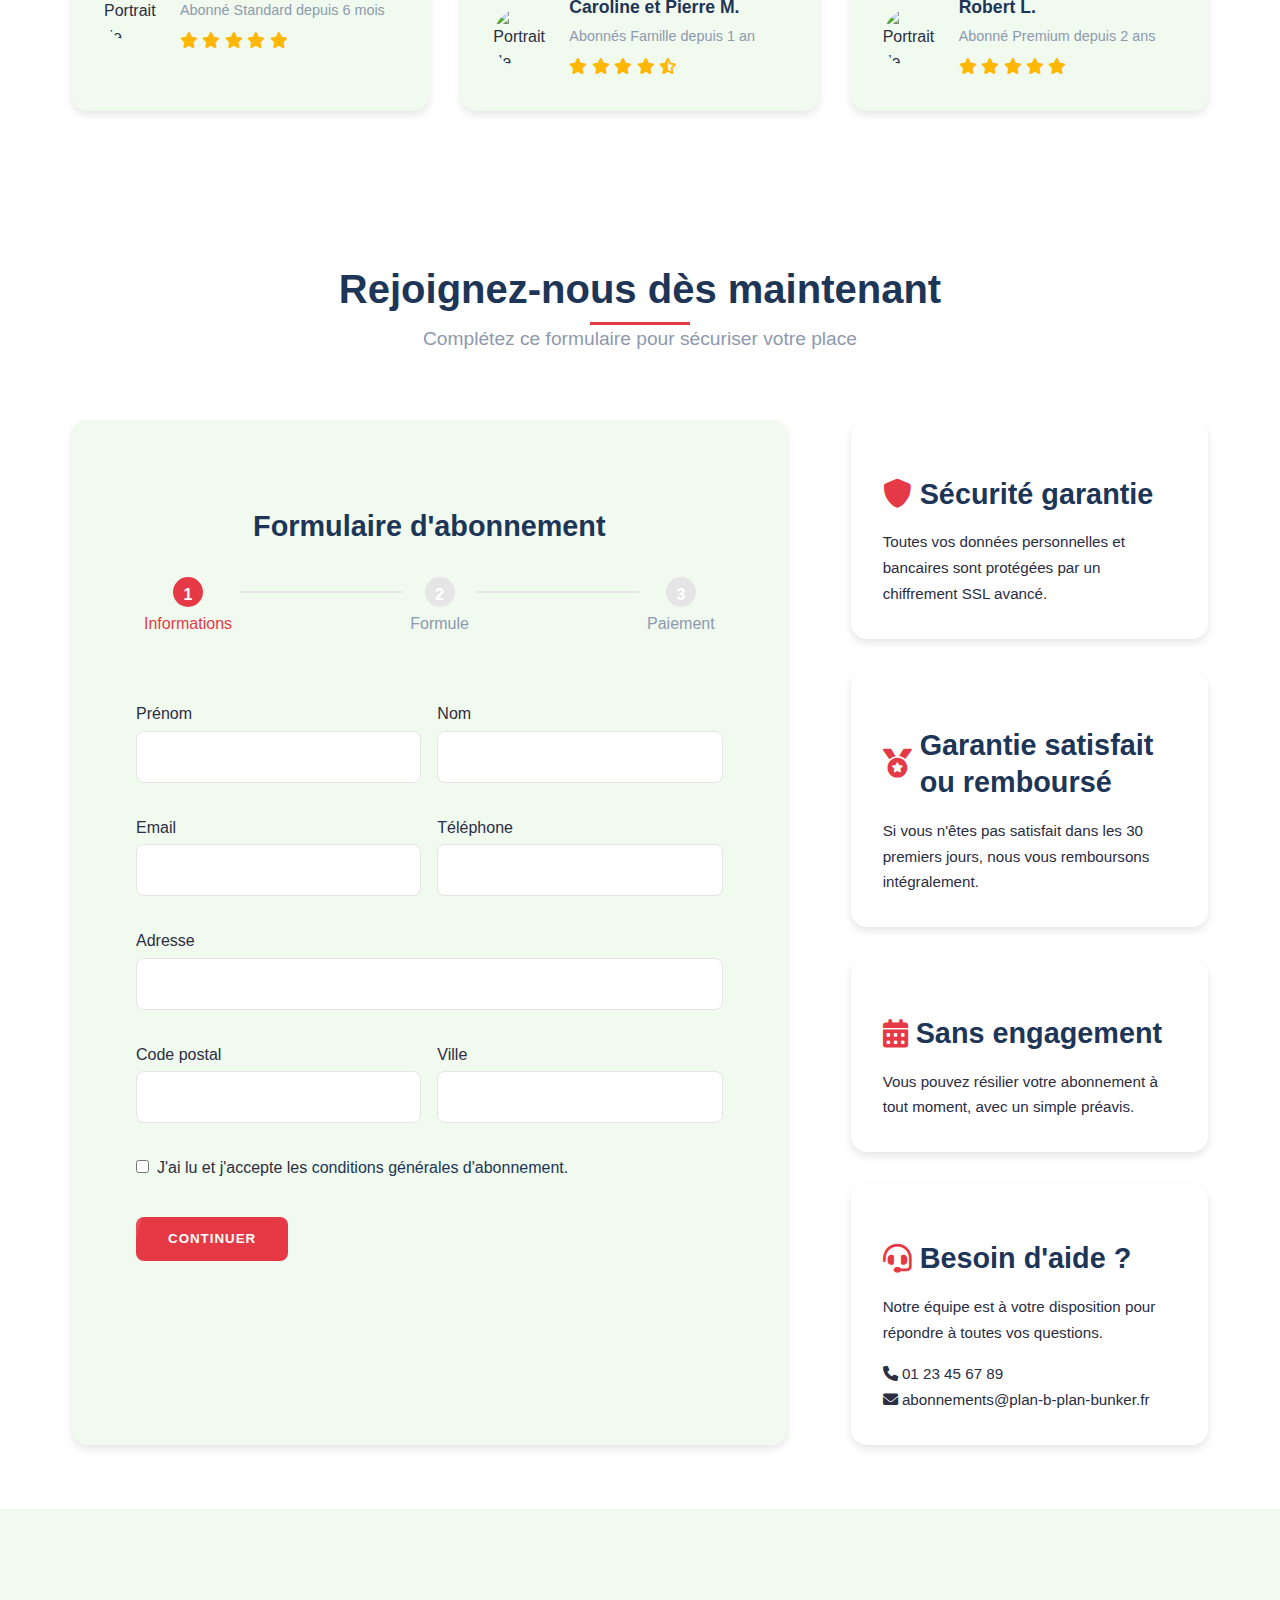
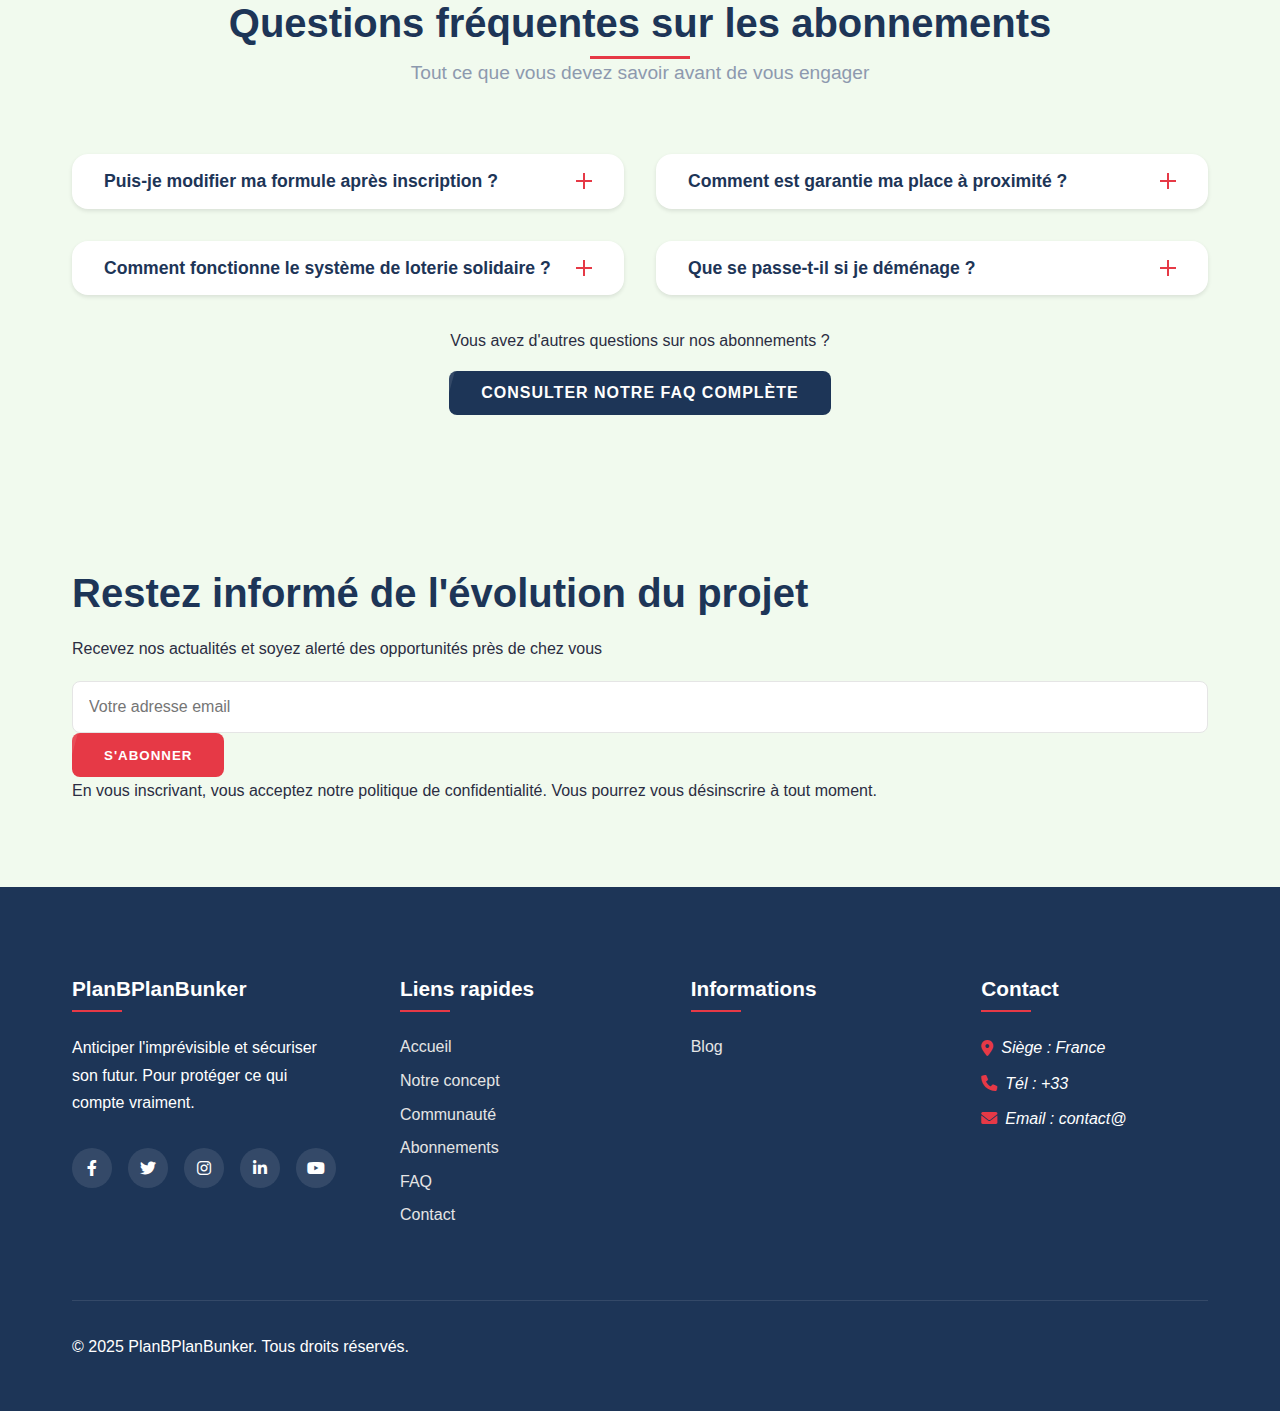
==== commit 25a92c7f: "update abonnement page" ====
--- a/pages/abonnement.html
+++ b/pages/abonnement.html
@@ -187,6 +187,38 @@
     </div>
 </section>
 
+<!-- Section Accès Permanent -->
+<section class="access-section">
+    <div class="container">
+        <div class="section-header">
+            <h2>Accès permanent à votre bunker</h2>
+            <p>Bien plus qu'un simple abri, un véritable lieu de vie communautaire</p>
+        </div>
+
+        <div class="access-content">
+            <div class="access-image">
+                <img src="../assets/images/bunker-access.webp" alt="Accès au bunker communautaire">
+            </div>
+            <div class="access-text">
+                <h3>Une place garantie, même en temps de paix</h3>
+                <p>Une fois le bunker construit, <strong>vous aurez l'accès permanent à celui-ci</strong>. Votre place n'est pas seulement réservée pour les situations d'urgence : vous intégrez une communauté vivante et active au quotidien.</p>
+
+                <h3>Contribuez à la vie communautaire</h3>
+                <p>Vous pourrez participer à la communauté en proposant des activités, des formations, et en partageant vos compétences avec les autres membres. Chaque bunker devient un centre social et culturel, un lieu d'échange et d'apprentissage.</p>
+
+                <h3>Personnalisez votre espace</h3>
+                <p>Vous pourrez y apporter tout ce qui vous semble nécessaire : nourriture, équipement, technologie, matériel, etc. Les espaces de stockage sont sécurisés et accessibles à tout moment pour les membres.</p>
+
+                <div class="info-box innovation">
+                    <h3><i class="fas fa-lightbulb"></i> Innovation en développement</h3>
+                    <p>Nous hésitons même à créer une <strong>monnaie virtuelle utilisable dans tous les réseaux de bunkers collectifs</strong>. Cette monnaie faciliterait les échanges de biens et services entre les différentes communautés, créant un véritable écosystème économique autonome.</p>
+                    <p>Est-ce une bonne idée ? C'est vous qui déciderez. Fidèles à notre philosophie de gouvernance démocratique, toutes les décisions stratégiques sont soumises au vote des membres.</p>
+                </div>
+            </div>
+        </div>
+    </div>
+</section>
+
 <!-- Section Technologies -->
 <section class="tech-section">
     <div class="container">
@@ -322,11 +354,17 @@
             <p>Personnalisez votre abonnement selon vos besoins</p>
         </div>
 
+        <div class="options-info-box">
+            <h3><i class="fas fa-comment-dots"></i> Prix à l'étude</h3>
+            <p>Les tarifs des options sont actuellement en cours d'évaluation. Dites-nous ce qui vous semble raisonnable pour ces services additionnels. Votre avis compte dans l'élaboration de notre modèle économique.</p>
+            <a href="#feedback-form" class="btn btn-secondary">Partagez votre opinion</a>
+        </div>
+
         <div class="options-grid">
             <div class="option-card">
                 <div class="option-header">
                     <h3>Place supplémentaire</h3>
-                    <span class="option-price">+ 150€/mois</span>
+                    <span class="option-price">Prix à l'étude</span>
                 </div>
                 <p>Ajoutez une place garantie pour un membre supplémentaire de votre famille ou un proche.</p>
                 <p class="option-note">Maximum 2 places additionnelles pour Standard, 4 pour Famille et 6 pour Premium.</p>
@@ -335,7 +373,7 @@
             <div class="option-card">
                 <div class="option-header">
                     <h3>Stockage additionnel</h3>
-                    <span class="option-price">+ 5€/kg/mois</span>
+                    <span class="option-price">Prix à l'étude</span>
                 </div>
                 <p>Espace de stockage sécurisé supplémentaire pour vos effets personnels importants.</p>
                 <p class="option-note">Maximum 50kg pour Standard, 100kg pour Famille et 200kg pour Premium.</p>
@@ -344,7 +382,7 @@
             <div class="option-card">
                 <div class="option-header">
                     <h3>Pack équipement individuel</h3>
-                    <span class="option-price">+ 75€/mois</span>
+                    <span class="option-price">Prix à l'étude</span>
                 </div>
                 <p>Kit complet incluant combinaison NBC, masque à gaz, radio et kit de survie personnalisé.</p>
                 <p class="option-note">Un pack par personne, sur mesure selon âge et morphologie.</p>
@@ -353,10 +391,104 @@
             <div class="option-card">
                 <div class="option-header">
                     <h3>Formations spécialisées</h3>
-                    <span class="option-price">À partir de 200€</span>
+                    <span class="option-price">Prix à l'étude</span>
                 </div>
                 <p>Accès à des formations avancées (survie en milieu hostile, secourisme tactique, etc.).</p>
-                <p class="option-note">Réduction de 20% pour les membres Premium.</p>
+                <p class="option-note">Réduction pour les membres Premium.</p>
+            </div>
+        </div>
+
+        <div class="user-suggestion">
+            <h3>Quels services aimeriez-vous en plus ?</h3>
+            <p>Notre priorité est de répondre à vos besoins réels. Suggérez-nous de nouvelles options ou votez pour celles proposées par d'autres membres.</p>
+            <div class="suggestion-vote">
+                <div class="vote-option">
+                    <span class="vote-name">Service de transport dédié en cas d'alerte</span>
+                    <div class="vote-bar">
+                        <div class="vote-progress" style="width: 78%"></div>
+                    </div>
+                    <span class="vote-count">78%</span>
+                </div>
+                <div class="vote-option">
+                    <span class="vote-name">Chambre familiale premium avec salle de bain privée</span>
+                    <div class="vote-bar">
+                        <div class="vote-progress" style="width: 65%"></div>
+                    </div>
+                    <span class="vote-count">65%</span>
+                </div>
+                <div class="vote-option">
+                    <span class="vote-name">Service de garde d'animaux de compagnie</span>
+                    <div class="vote-bar">
+                        <div class="vote-progress" style="width: 54%"></div>
+                    </div>
+                    <span class="vote-count">54%</span>
+                </div>
+            </div>
+            <a href="#vote-form" class="btn btn-primary">Votez ici</a>
+        </div>
+    </div>
+</section>
+
+<!-- Section Application Connectée -->
+<section class="app-section">
+    <div class="container">
+        <div class="section-header">
+            <h2>Application connectée à votre bunker</h2>
+            <p>Suivez la vie de votre abri sécurisé en temps réel, où que vous soyez</p>
+        </div>
+
+        <div class="app-content">
+            <div class="app-mockup">
+                <img src="../assets/images/app-mockup.webp" alt="Application mobile PlanBPlanBunker">
+            </div>
+            <div class="app-features">
+                <div class="app-feature">
+                    <div class="feature-icon">
+                        <i class="fas fa-tachometer-alt"></i>
+                    </div>
+                    <div class="feature-content">
+                        <h3>Surveillance en temps réel</h3>
+                        <p>Accédez à tout moment aux données de votre bunker : qualité de l'air, température, humidité, niveaux des réserves, état des équipements et plus encore.</p>
+                    </div>
+                </div>
+
+                <div class="app-feature">
+                    <div class="feature-icon">
+                        <i class="fas fa-calendar-alt"></i>
+                    </div>
+                    <div class="feature-content">
+                        <h3>Activités communautaires</h3>
+                        <p>Consultez le calendrier des formations, ateliers et événements prévus dans votre bunker. Inscrivez-vous directement depuis l'application.</p>
+                    </div>
+                </div>
+
+                <div class="app-feature">
+                    <div class="feature-icon">
+                        <i class="fas fa-bell"></i>
+                    </div>
+                    <div class="feature-content">
+                        <h3>Système d'alerte avancé</h3>
+                        <p>Recevez des notifications en cas d'alerte ou d'activation du bunker. L'application vous guidera avec un itinéraire sécurisé vers l'abri.</p>
+                    </div>
+                </div>
+
+                <div class="app-feature">
+                    <div class="feature-icon">
+                        <i class="fas fa-users"></i>
+                    </div>
+                    <div class="feature-content">
+                        <h3>Communication sécurisée</h3>
+                        <p>Échangez avec les autres membres de votre communauté via un réseau de messagerie chiffré, indépendant des infrastructures traditionnelles.</p>
+                    </div>
+                </div>
+
+                <div class="app-cta">
+                    <p>Application en cours de développement</p>
+                    <div class="app-buttons">
+                       <a  class="app-btn"><i class="fab fa-apple"></i> App Store</a>
+                        <a class="app-btn"><i class="fab fa-google-play"></i> Google Play</a>
+                    </div>
+                </div>
             </div>
         </div>
     </div>
@@ -398,6 +530,10 @@
                 <div class="feature-content">
                     <h3>Entraide et partage</h3>
                     <p>Les membres partagent régulièrement leurs connaissances lors d'ateliers et de formations. Cette culture de l'entraide renforce les liens communautaires bien avant toute situation de crise.</p>
+                    <div class="feature-highlight">
+                        <i class="fas fa-coins"></i>
+                        <p>Notre <strong>monnaie virtuelle</strong> permettra l'échange de biens et services entre tous les bunkers collectifs du réseau, créant une véritable économie collaborative à l'échelle nationale.</p>
+                    </div>
                 </div>
             </div>
         </div>
@@ -410,6 +546,26 @@
         <div class="section-header">
             <h2>Formules de paiement flexibles</h2>
             <p>Choisissez l'option qui correspond le mieux à vos besoins</p>
+        </div>
+
+        <div class="payment-highlight">
+            <div class="highlight-icon">
+                <i class="fas fa-certificate"></i>
+            </div>
+            <div class="highlight-content">
+                <h3>Concession de 25 ans renouvelable</h3>
+                <p>Votre abonnement vous garantit une concession sur 25 ans automatiquement renouvelable. Cette durée vous assure une sécurité à long terme pour vous et vos proches.</p>
+            </div>
+        </div>
+
+        <div class="payment-highlight">
+            <div class="highlight-icon">
+                <i class="fas fa-exchange-alt"></i>
+            </div>
+            <div class="highlight-content">
+                <h3>Revente possible à tout moment</h3>
+                <p>Vous pouvez revendre votre place à tout moment si votre situation change. Notre équipe vous accompagne dans le processus de transfert, vous garantissant une flexibilité totale.</p>
+            </div>
         </div>
 
         <div class="payment-options">
--- a/assets/css/abonnement.css
+++ b/assets/css/abonnement.css
@@ -1345,4 +1345,365 @@
     .form-buttons button {
         width: 100%;
     }
+}
+
+/* ----- ACCÈS PERMANENT SECTION ----- */
+.access-section {
+    padding: var(--spacing-xl) 0;
+    background-color: white;
+}
+
+.access-content {
+    display: flex;
+    gap: var(--spacing-xl);
+    margin-top: var(--spacing-lg);
+    align-items: center;
+}
+
+.access-image {
+    flex: 1;
+    border-radius: var(--border-radius-lg);
+    overflow: hidden;
+    box-shadow: var(--shadow-lg);
+}
+
+.access-image img {
+    width: 100%;
+    height: auto;
+    display: block;
+}
+
+.access-text {
+    flex: 1;
+}
+
+.access-text h3 {
+    color: var(--secondary);
+    margin-top: var(--spacing-lg);
+    margin-bottom: var(--spacing-sm);
+}
+
+.access-text h3:first-child {
+    margin-top: 0;
+}
+
+.access-text p {
+    margin-bottom: var(--spacing-md);
+    line-height: 1.7;
+}
+
+.info-box.innovation {
+    border-color: var(--accent);
+    background-color: rgba(255, 183, 3, 0.05);
+    margin-top: var(--spacing-lg);
+}
+
+.info-box.innovation h3 {
+    color: var(--accent);
+    margin-top: 0;
+}
+
+/* ----- OPTIONS COMPLÉMENTAIRES MISES À JOUR ----- */
+.options-info-box {
+    background-color: var(--light);
+    border-radius: var(--border-radius-lg);
+    padding: var(--spacing-lg);
+    margin-bottom: var(--spacing-lg);
+    border-left: 4px solid var(--primary);
+    display: flex;
+    flex-direction: column;
+    align-items: center;
+    text-align: center;
+}
+
+.options-info-box h3 {
+    color: var(--primary);
+    margin-bottom: var(--spacing-md);
+    display: flex;
+    align-items: center;
+}
+
+.options-info-box h3 i {
+    margin-right: var(--spacing-sm);
+}
+
+.options-info-box p {
+    margin-bottom: var(--spacing-md);
+    max-width: 800px;
+}
+
+.options-info-box .btn {
+    align-self: center;
+}
+
+.user-suggestion {
+    margin-top: var(--spacing-xl);
+    background-color: var(--light);
+    border-radius: var(--border-radius-lg);
+    padding: var(--spacing-lg);
+    text-align: center;
+}
+
+.user-suggestion h3 {
+    color: var(--secondary);
+    margin-bottom: var(--spacing-md);
+}
+
+.user-suggestion p {
+    max-width: 800px;
+    margin: 0 auto var(--spacing-lg);
+}
+
+.suggestion-vote {
+    max-width: 700px;
+    margin: 0 auto var(--spacing-lg);
+}
+
+.vote-option {
+    display: flex;
+    align-items: center;
+    margin-bottom: var(--spacing-md);
+}
+
+.vote-name {
+    flex: 1;
+    text-align: left;
+    margin-right: var(--spacing-md);
+}
+
+.vote-bar {
+    width: 200px;
+    height: 10px;
+    background-color: #e0e0e0;
+    border-radius: 5px;
+    overflow: hidden;
+    margin-right: var(--spacing-sm);
+}
+
+.vote-progress {
+    height: 100%;
+    background-color: var(--primary);
+    border-radius: 5px;
+}
+
+.vote-count {
+    width: 40px;
+    text-align: right;
+    font-weight: bold;
+    color: var(--primary);
+}
+
+/* ----- ENTRAIDE ET PARTAGE MIS À JOUR ----- */
+.feature-highlight {
+    display: flex;
+    align-items: flex-start;
+    background-color: rgba(29, 53, 87, 0.05);
+    padding: var(--spacing-md);
+    border-radius: var(--border-radius-md);
+    margin-top: var(--spacing-md);
+}
+
+.feature-highlight i {
+    color: var(--accent);
+    font-size: 1.5rem;
+    margin-right: var(--spacing-md);
+    margin-top: 3px;
+}
+
+.feature-highlight p {
+    margin: 0;
+    font-size: 1rem;
+}
+
+/* ----- PAYMENT SECTION MISE À JOUR ----- */
+.payment-highlight {
+    display: flex;
+    align-items: flex-start;
+    background-color: white;
+    border-radius: var(--border-radius-lg);
+    padding: var(--spacing-lg);
+    margin-bottom: var(--spacing-lg);
+    box-shadow: var(--shadow-md);
+}
+
+.highlight-icon {
+    font-size: 2.5rem;
+    color: var(--primary);
+    margin-right: var(--spacing-lg);
+    flex-shrink: 0;
+}
+
+.highlight-content h3 {
+    color: var(--secondary);
+    margin-bottom: var(--spacing-sm);
+}
+
+.highlight-content p {
+    margin: 0;
+    line-height: 1.6;
+}
+
+/* ----- APP SECTION ----- */
+.app-section {
+    background-color: var(--light);
+    padding: var(--spacing-xl) 0;
+}
+
+.app-content {
+    display: flex;
+    gap: var(--spacing-xl);
+    margin-top: var(--spacing-lg);
+    align-items: center;
+}
+
+.app-mockup {
+    flex: 1;
+    text-align: center;
+}
+
+.app-mockup img {
+    max-width: 100%;
+    height: auto;
+    filter: drop-shadow(0 10px 20px rgba(0,0,0,0.2));
+}
+
+.app-features {
+    flex: 1.5;
+}
+
+.app-feature {
+    display: flex;
+    margin-bottom: var(--spacing-lg);
+}
+
+.app-feature .feature-icon {
+    font-size: 2rem;
+    color: var(--primary);
+    margin-right: var(--spacing-md);
+    width: 50px;
+    text-align: center;
+}
+
+.app-feature .feature-content h3 {
+    color: var(--secondary);
+    margin-bottom: var(--spacing-xs);
+}
+
+.app-feature .feature-content p {
+    margin: 0;
+    line-height: 1.6;
+}
+
+.app-cta {
+    background-color: white;
+    border-radius: var(--border-radius-lg);
+    padding: var(--spacing-lg);
+    text-align: center;
+    margin-top: var(--spacing-lg);
+    box-shadow: var(--shadow-md);
+}
+
+.app-cta p {
+    margin-bottom: var(--spacing-md);
+    font-weight: 500;
+}
+
+.app-buttons {
+    display: flex;
+    justify-content: center;
+    gap: var(--spacing-md);
+}
+
+.app-btn {
+    display: inline-flex;
+    align-items: center;
+    background-color: var(--dark);
+    color: white;
+    padding: var(--spacing-sm) var(--spacing-lg);
+    border-radius: var(--border-radius-md);
+    font-weight: 500;
+    transition: all var(--transition-normal);
+}
+
+.app-btn:hover {
+    background-color: var(--primary);
+    color: white;
+    transform: translateY(-2px);
+}
+
+.app-btn i {
+    margin-right: var(--spacing-sm);
+    font-size: 1.2rem;
+}
+
+/* ----- RESPONSIVE ADJUSTMENTS ----- */
+@media (max-width: 992px) {
+    .access-content,
+    .app-content {
+        flex-direction: column;
+    }
+
+    .access-image,
+    .access-text,
+    .app-mockup,
+    .app-features {
+        width: 100%;
+    }
+
+    .access-image {
+        margin-bottom: var(--spacing-lg);
+    }
+
+    .app-mockup {
+        margin-bottom: var(--spacing-lg);
+    }
+
+    .vote-option {
+        flex-direction: column;
+        align-items: flex-start;
+    }
+
+    .vote-name {
+        margin-bottom: var(--spacing-xs);
+        margin-right: 0;
+    }
+
+    .vote-bar {
+        width: 100%;
+        margin-bottom: var(--spacing-xs);
+        margin-right: 0;
+    }
+
+    .vote-count {
+        width: auto;
+        text-align: left;
+    }
+}
+
+@media (max-width: 768px) {
+    .payment-highlight {
+        flex-direction: column;
+        text-align: center;
+    }
+
+    .highlight-icon {
+        margin-right: 0;
+        margin-bottom: var(--spacing-md);
+    }
+
+    .app-buttons {
+        flex-direction: column;
+    }
+}
+
+@media (max-width: 576px) {
+    .feature-highlight {
+        flex-direction: column;
+        text-align: center;
+    }
+
+    .feature-highlight i {
+        margin-right: 0;
+        margin-bottom: var(--spacing-sm);
+    }
 }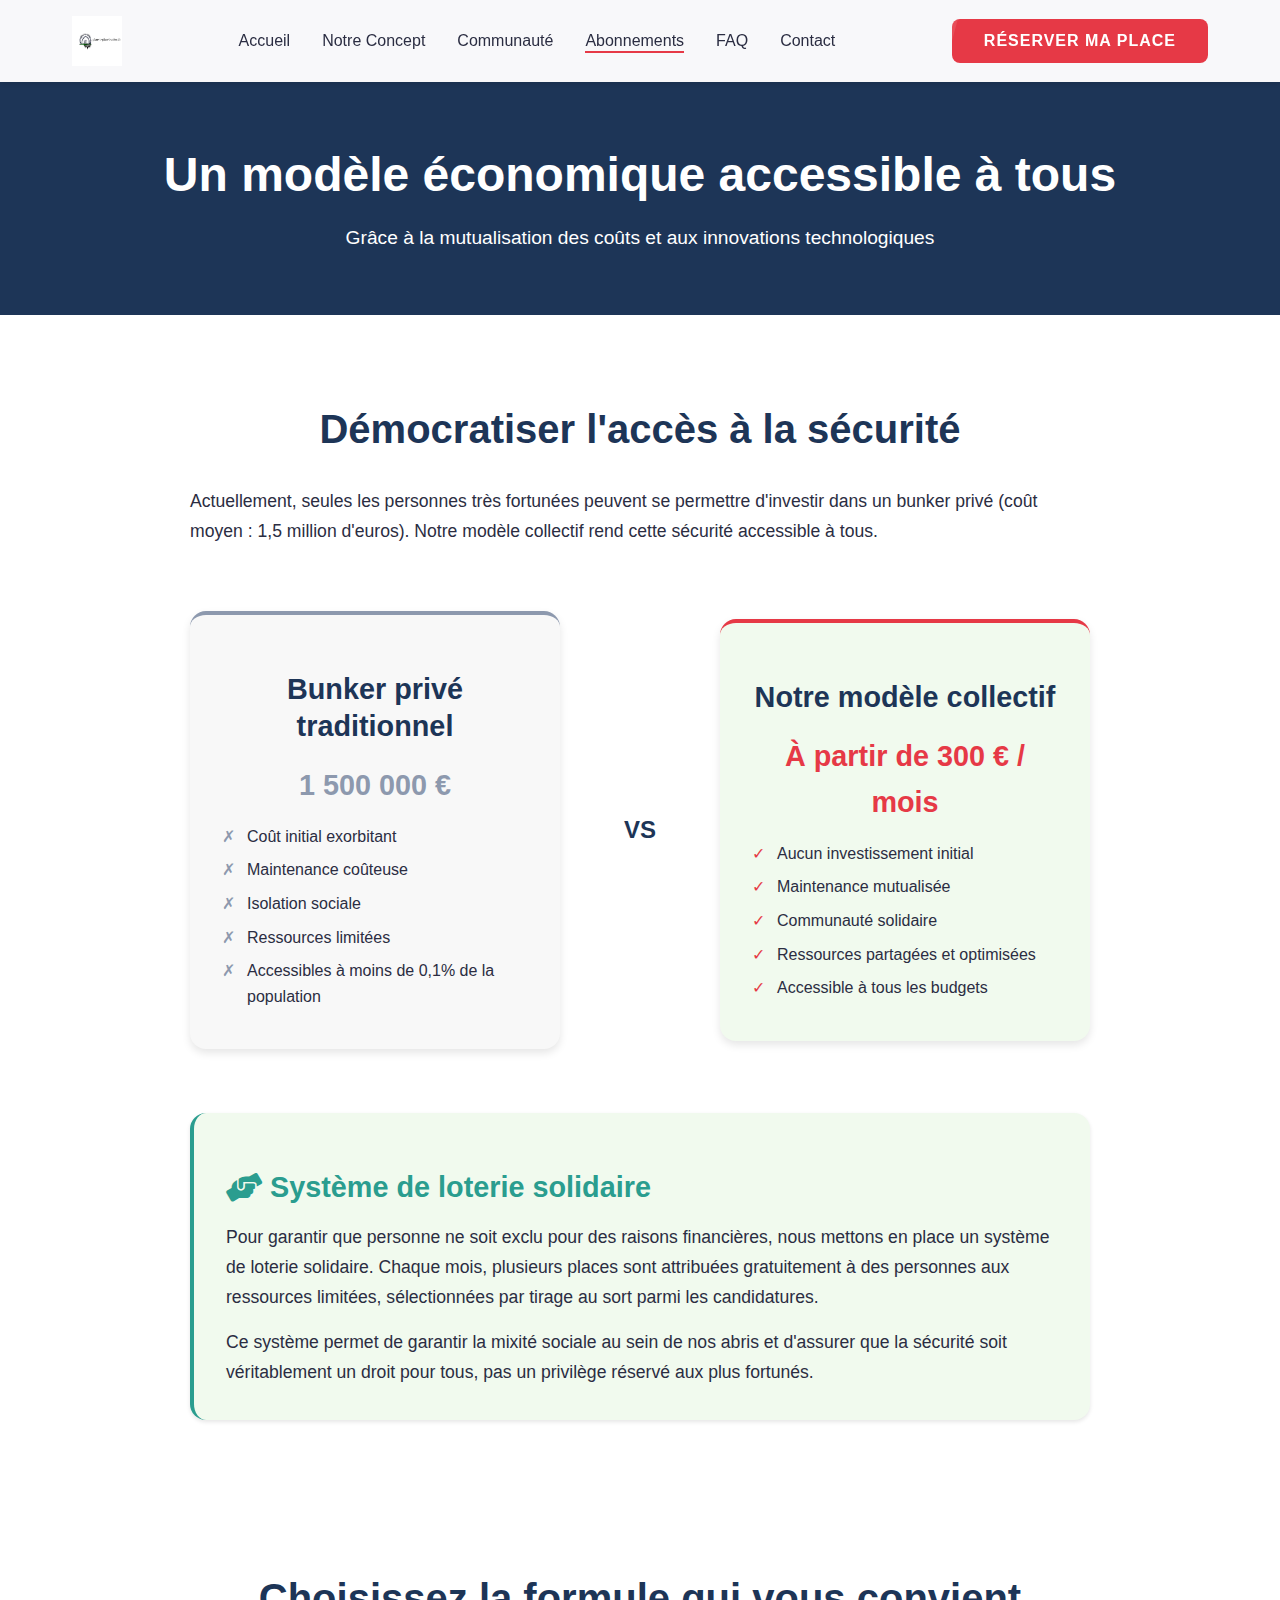
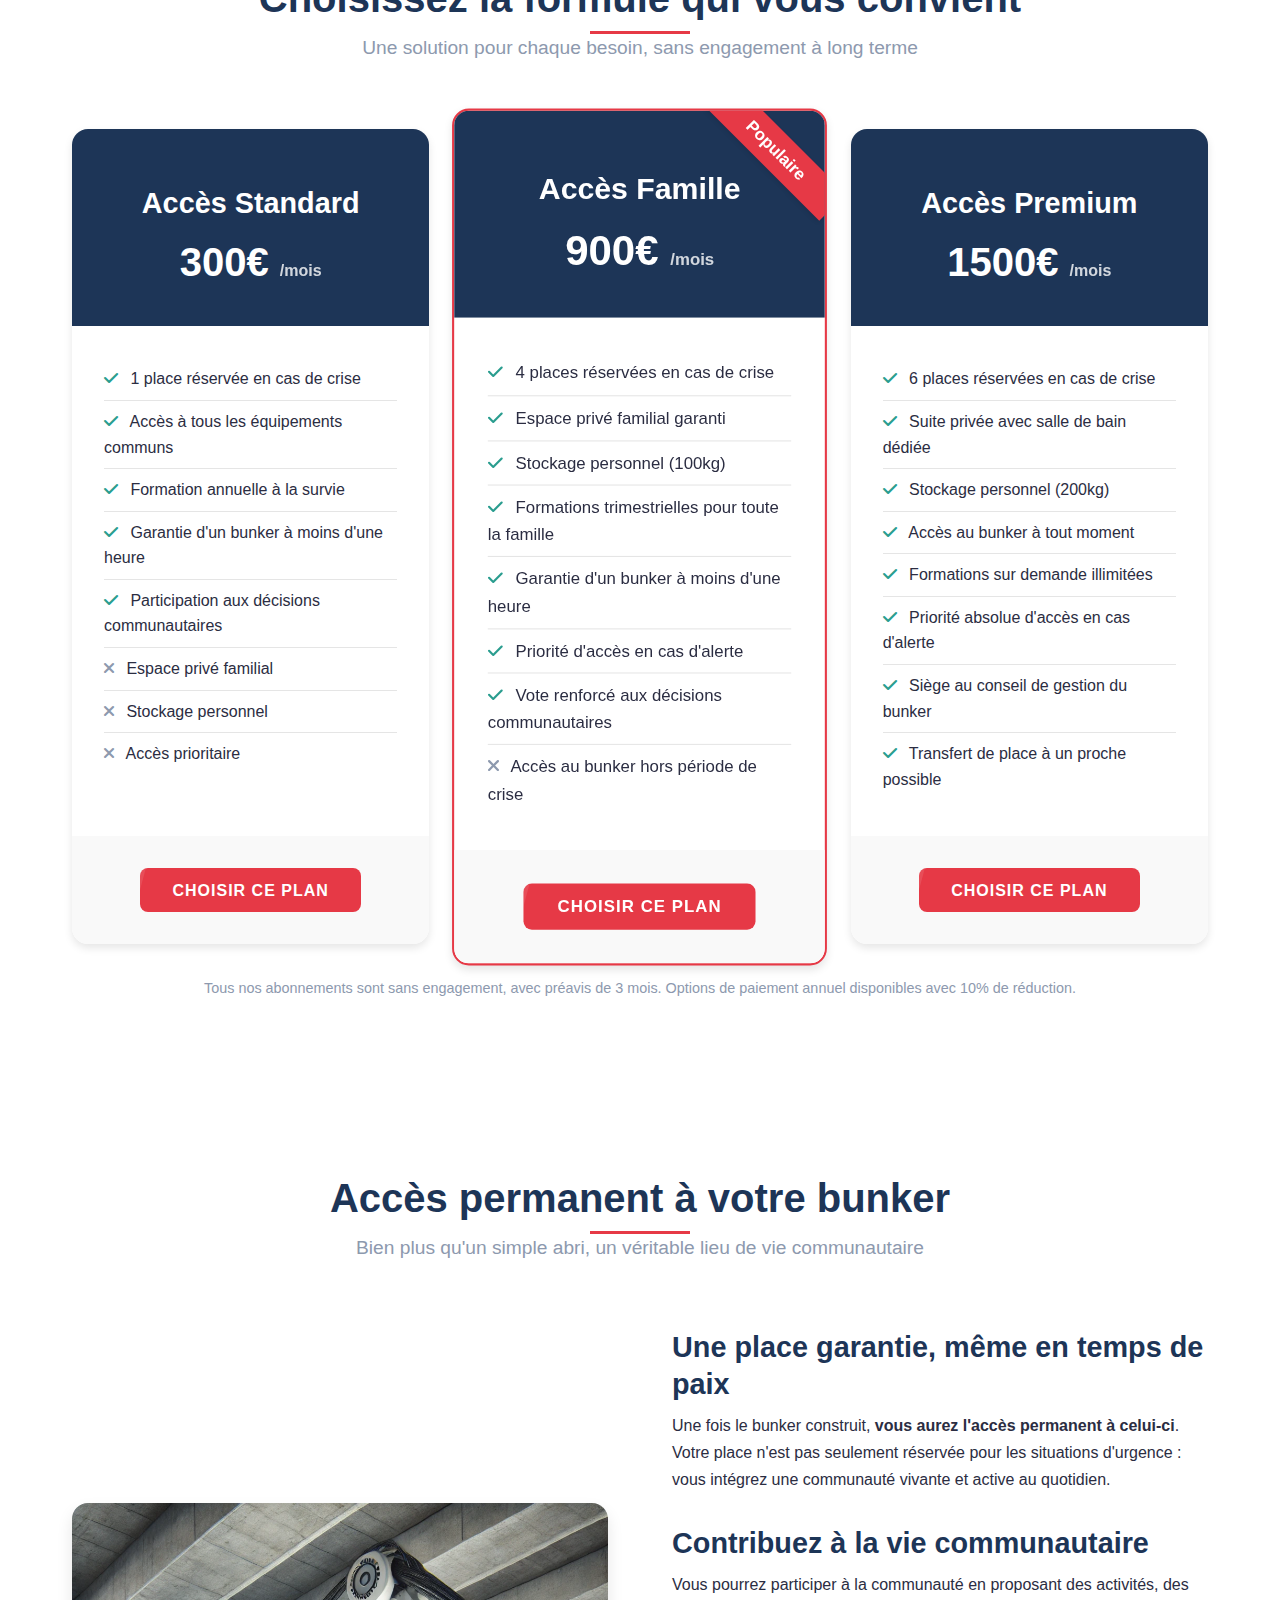
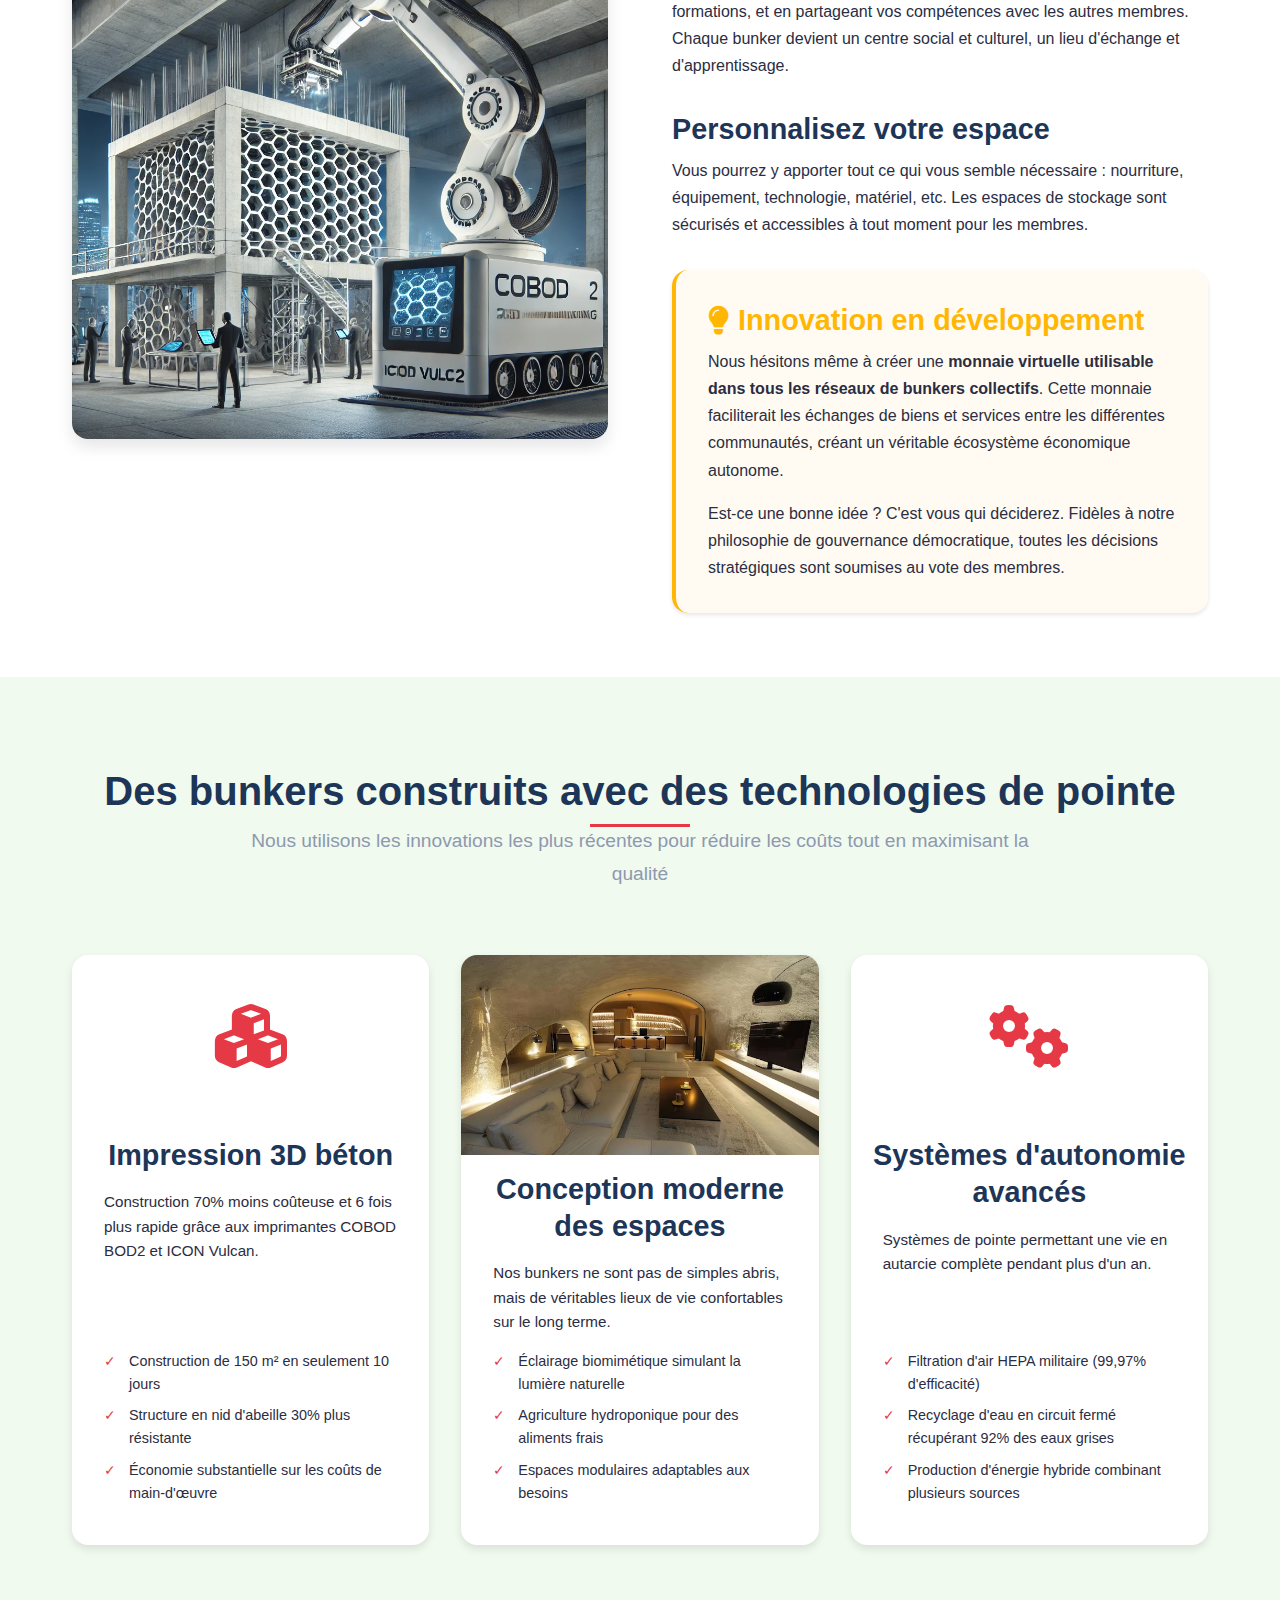
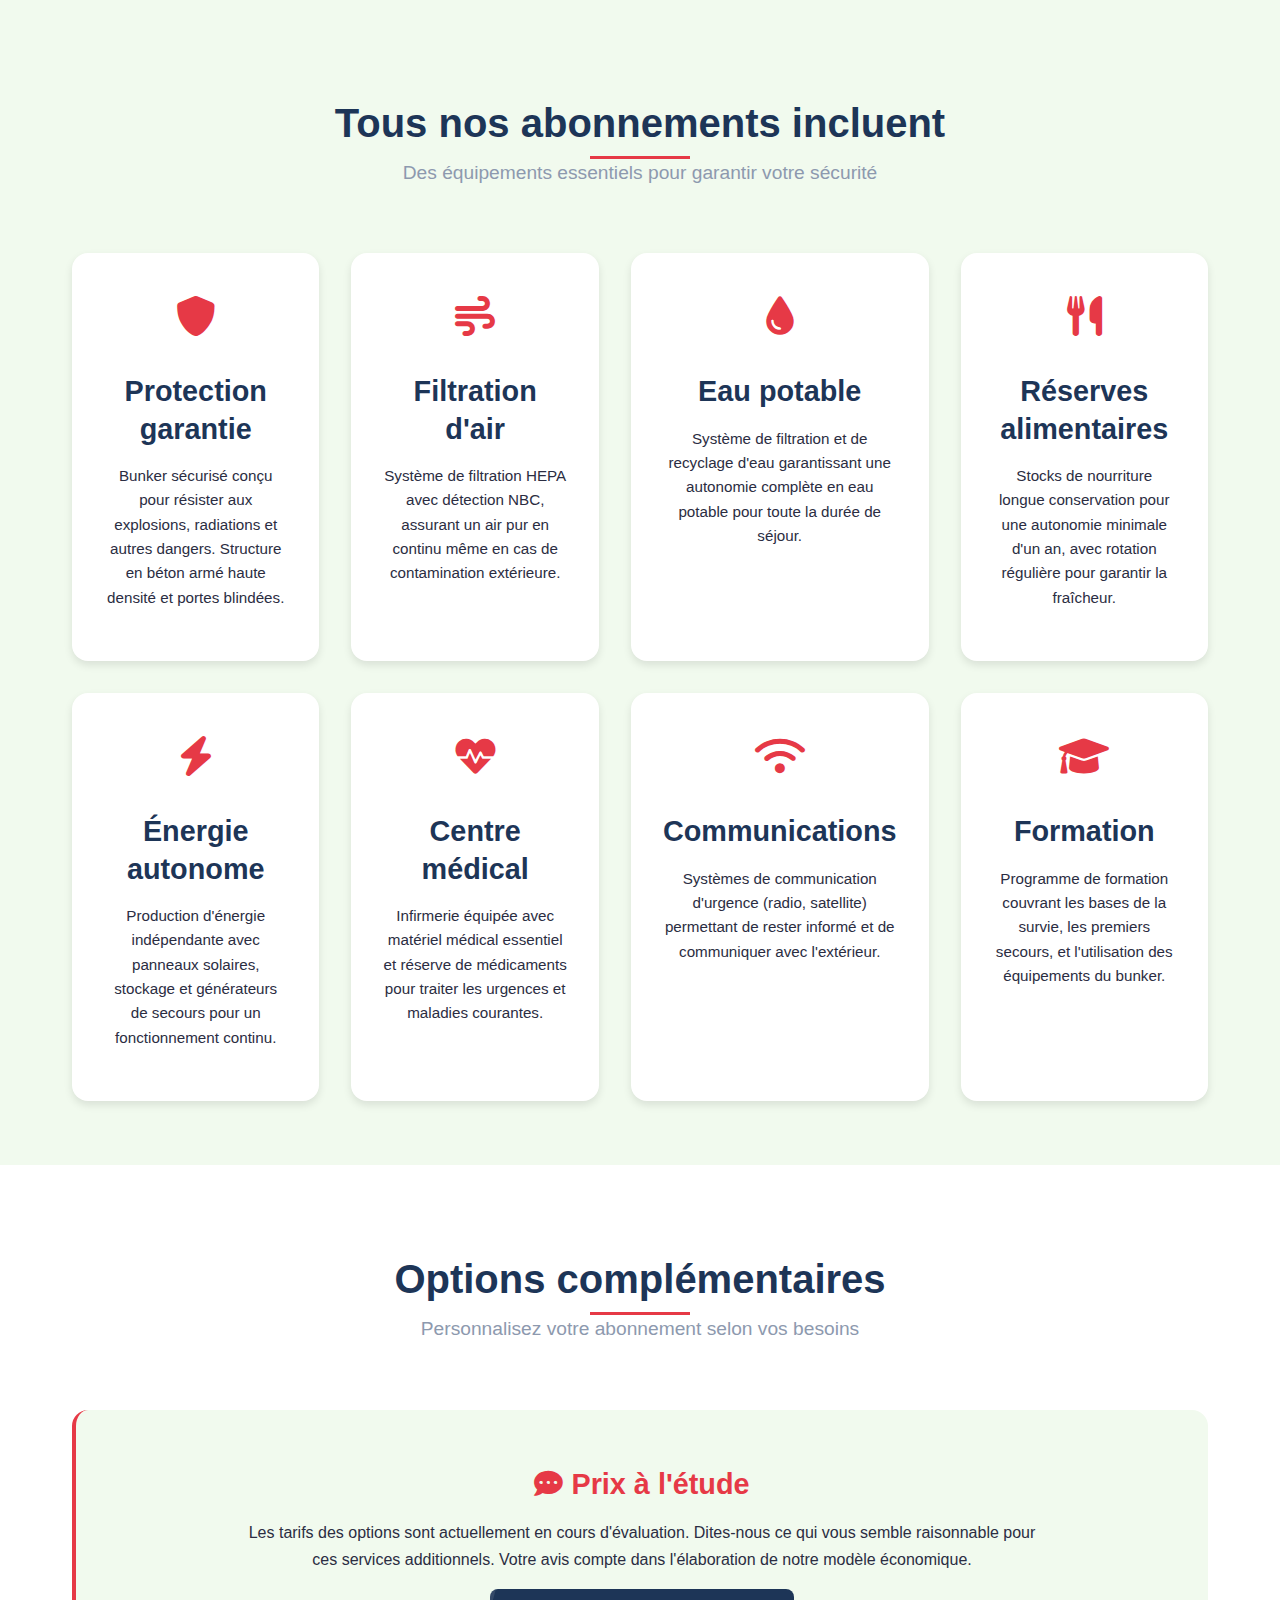
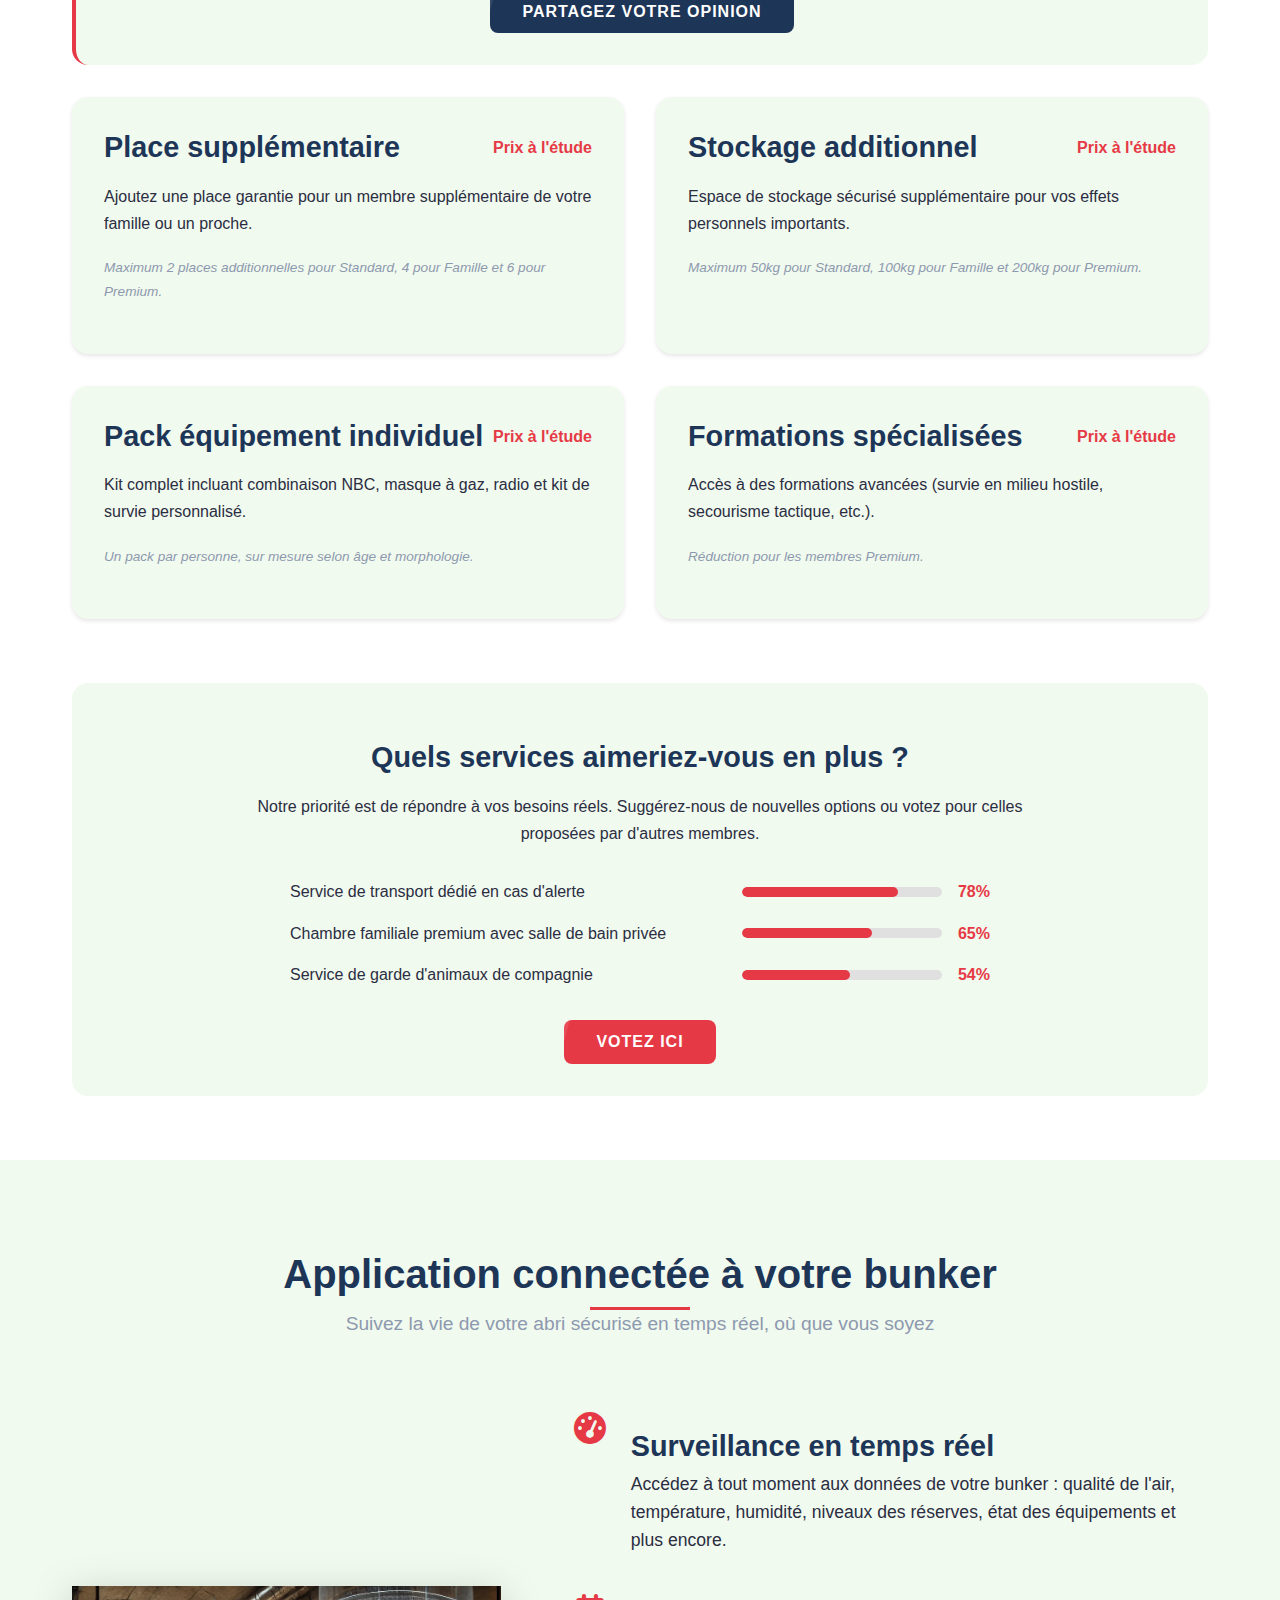
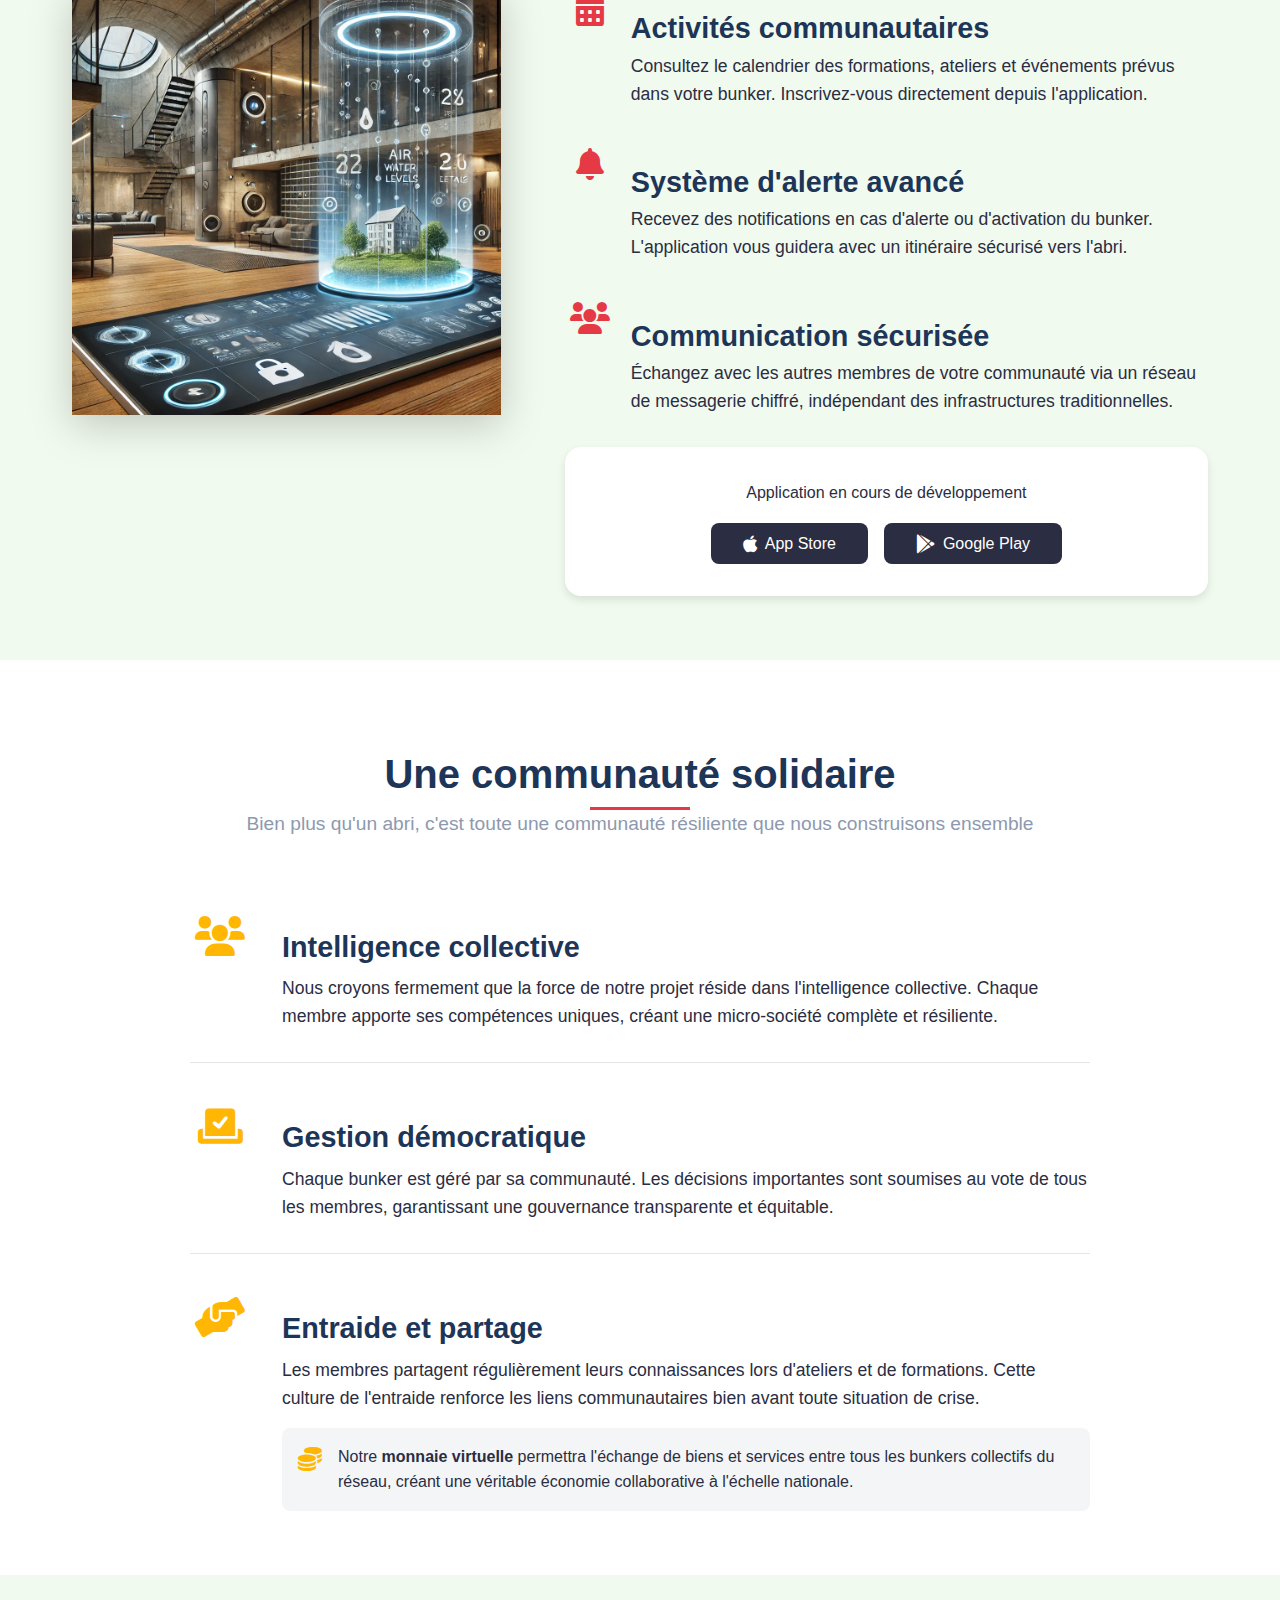
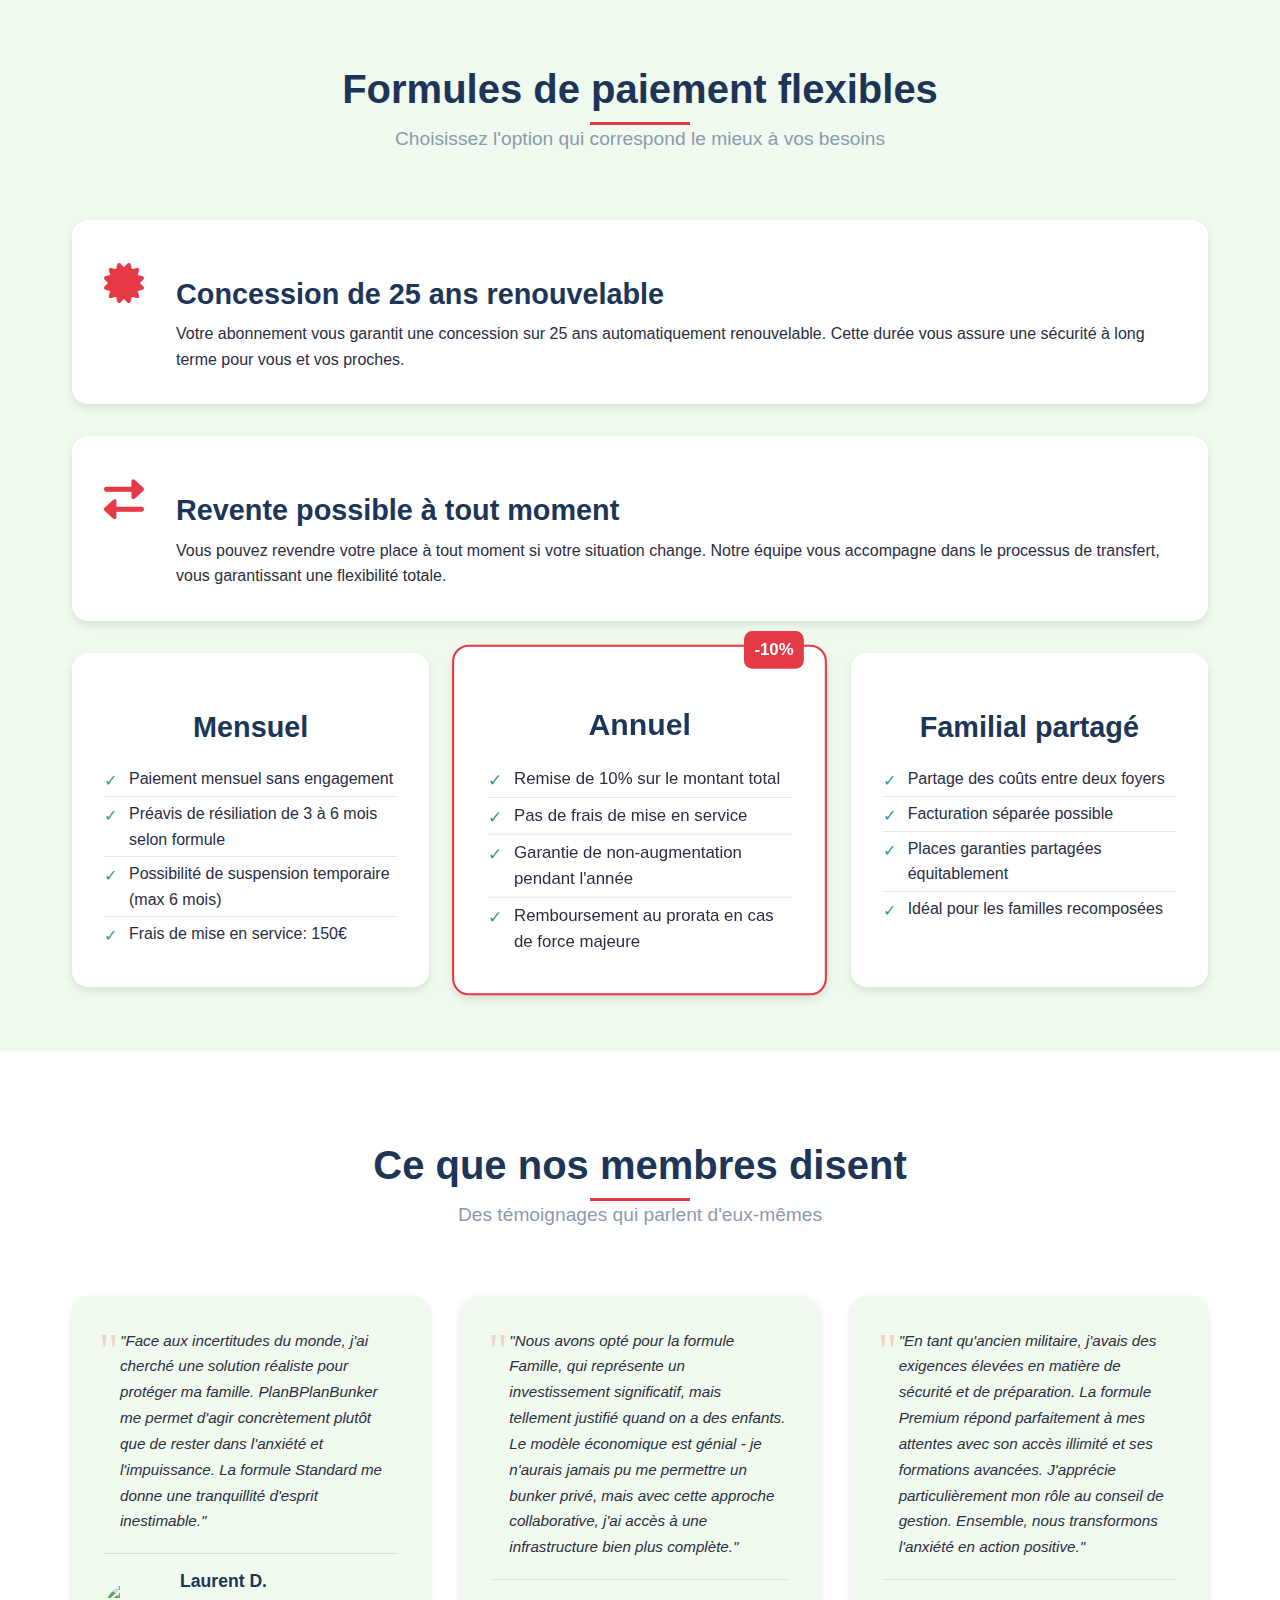
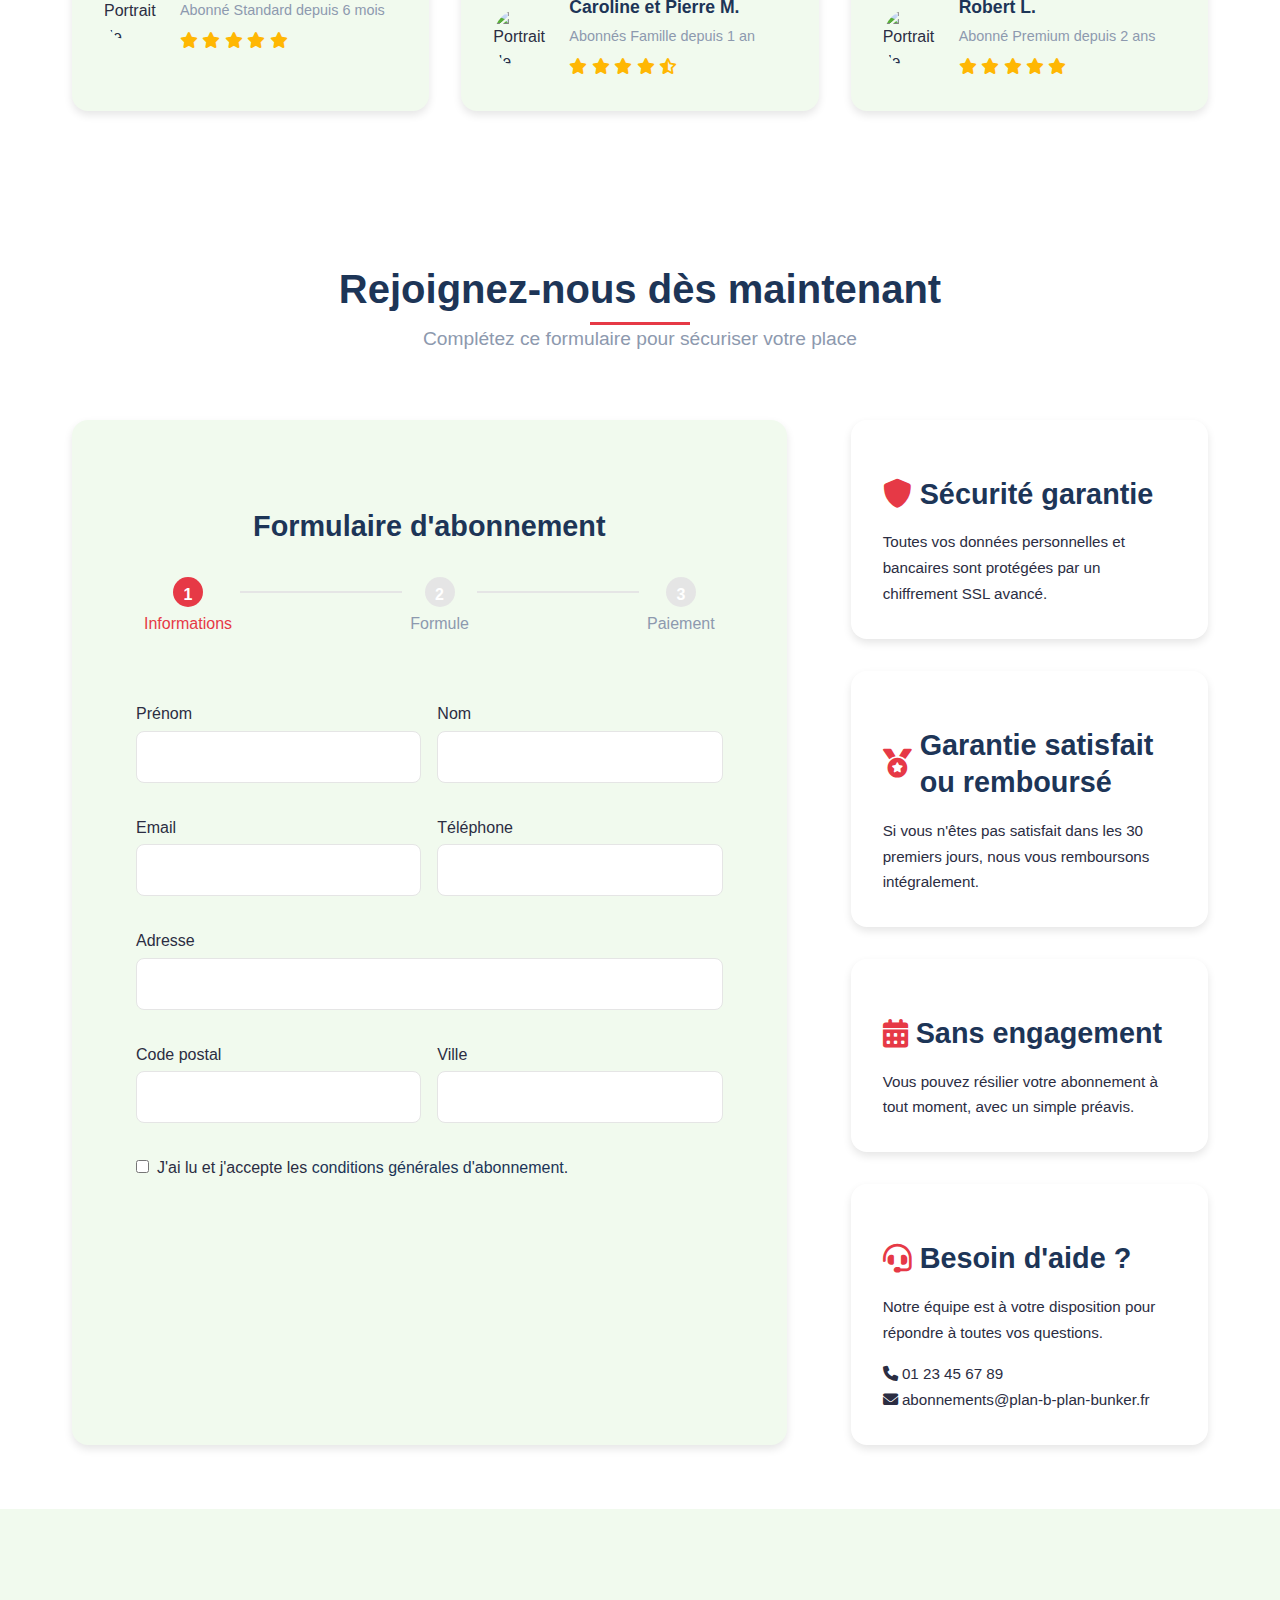
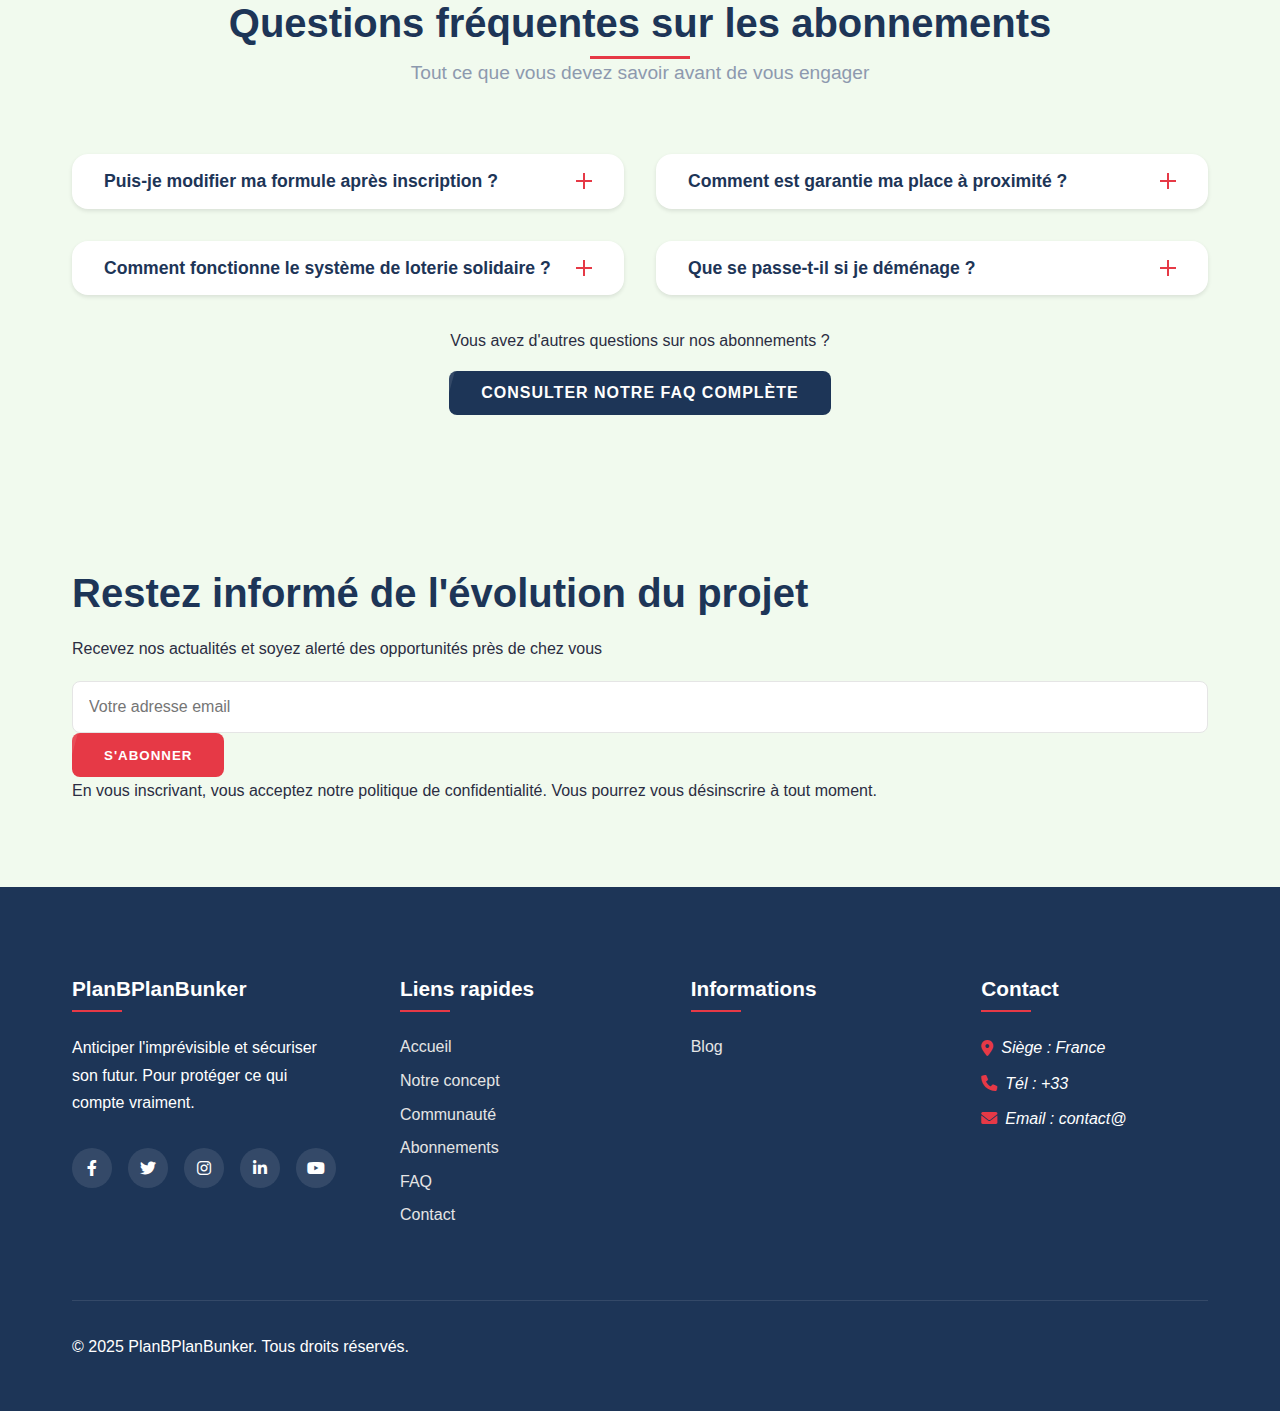
==== commit 6dcb763e: "update price" ====
--- a/pages/abonnement.html
+++ b/pages/abonnement.html
@@ -738,7 +738,7 @@
                     </div>
 
                     <div class="form-buttons">
-                        <button type="button" class="btn btn-primary next-step" data-next="2">Continuer</button>
+                       <!-- <button type="button" class="btn btn-primary next-step" data-next="2">Continuer</button> -->
                     </div>
                 </div>
 
@@ -750,7 +750,7 @@
                             <input type="radio" id="plan-standard" name="plan" value="standard" required>
                             <label for="plan-standard">
                                 <span class="plan-name">Accès Standard</span>
-                                <span class="plan-price">300€/mois</span>
+                                <span class="plan-price">***€ /mois</span>
                                 <span class="plan-desc">1 place, formation annuelle, équipements communs</span>
                             </label>
                         </div>
@@ -759,7 +759,7 @@
                             <input type="radio" id="plan-family" name="plan" value="family" checked required>
                             <label for="plan-family">
                                 <span class="plan-name">Accès Famille</span>
-                                <span class="plan-price">900€/mois</span>
+                                <span class="plan-price">***€ /mois</span>
                                 <span class="plan-desc">4 places, espace privé, stockage 100kg, formations trimestrielles</span>
                             </label>
                         </div>
@@ -768,7 +768,7 @@
                             <input type="radio" id="plan-premium" name="plan" value="premium" required>
                             <label for="plan-premium">
                                 <span class="plan-name">Accès Premium</span>
-                                <span class="plan-price">1500€/mois</span>
+                                <span class="plan-price">***€ /mois</span>
                                 <span class="plan-desc">6 places, suite privée, accès permanent, formations illimitées</span>
                             </label>
                         </div>
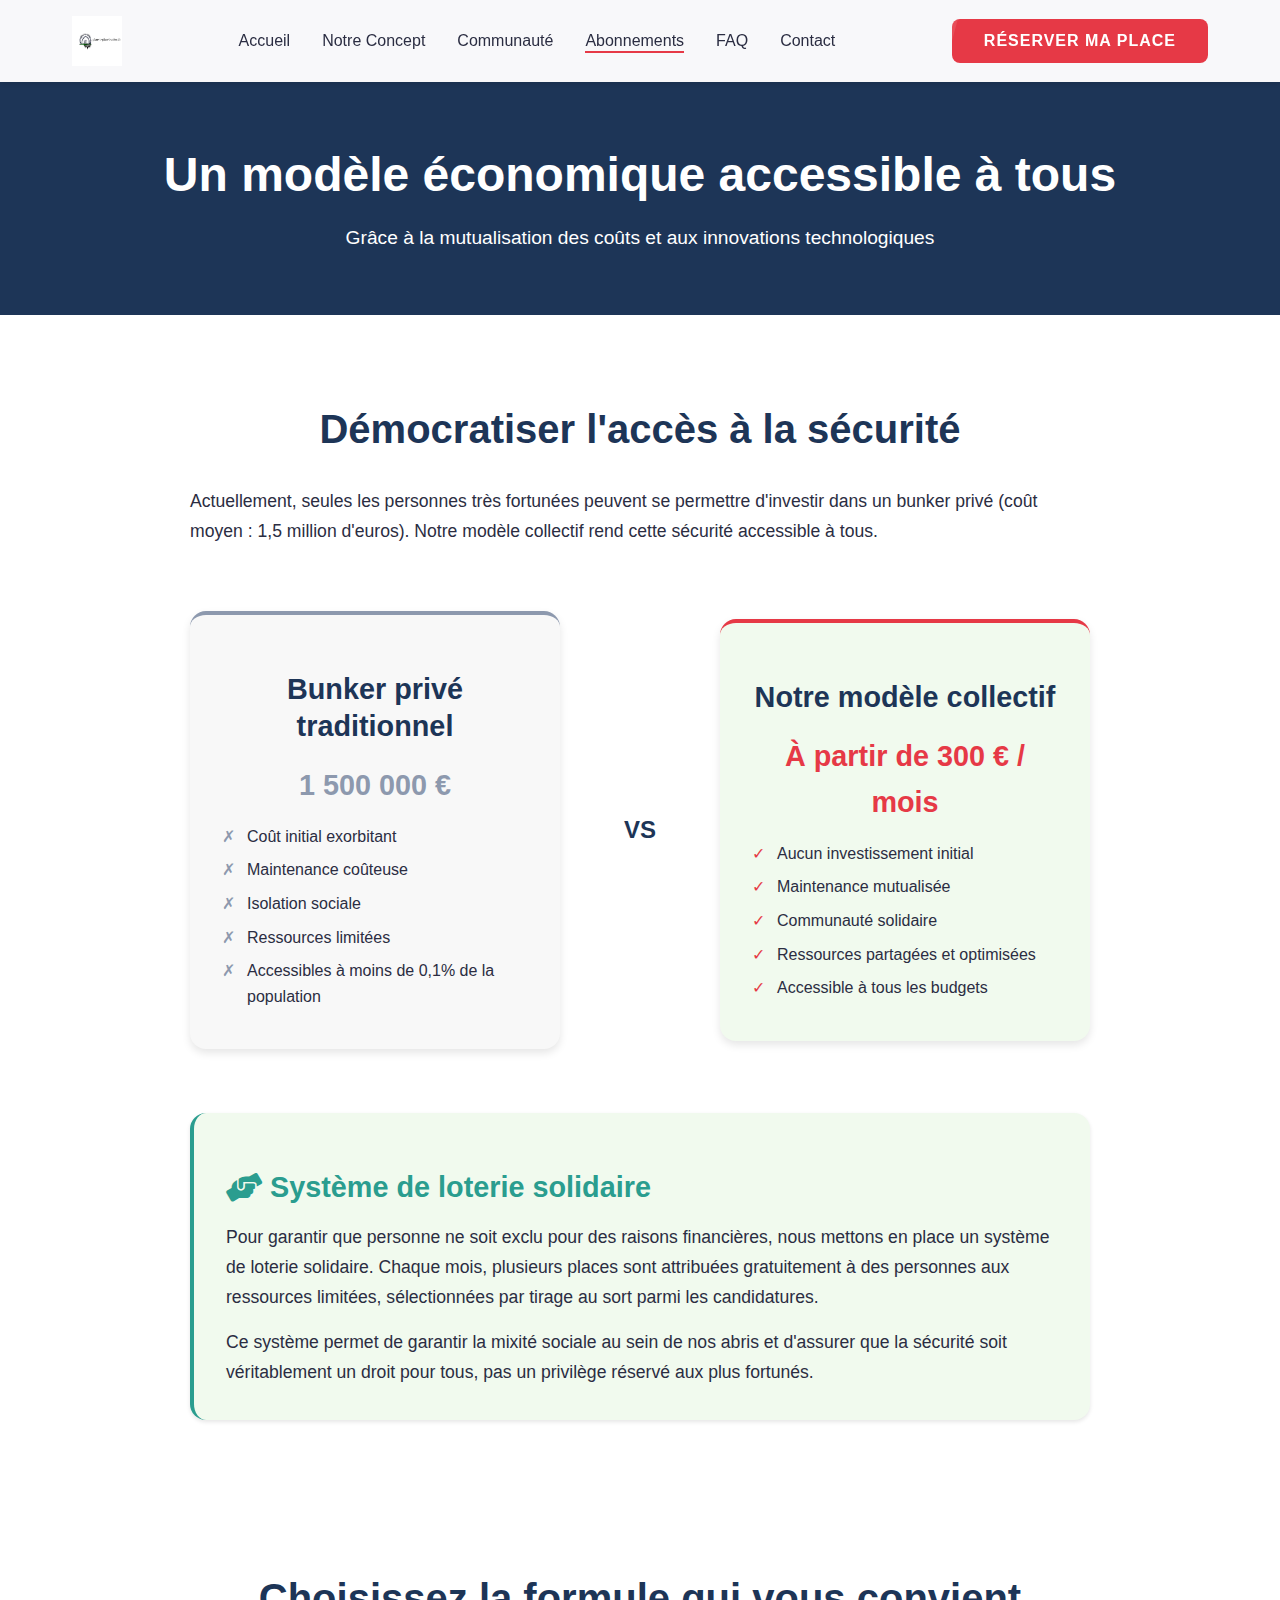
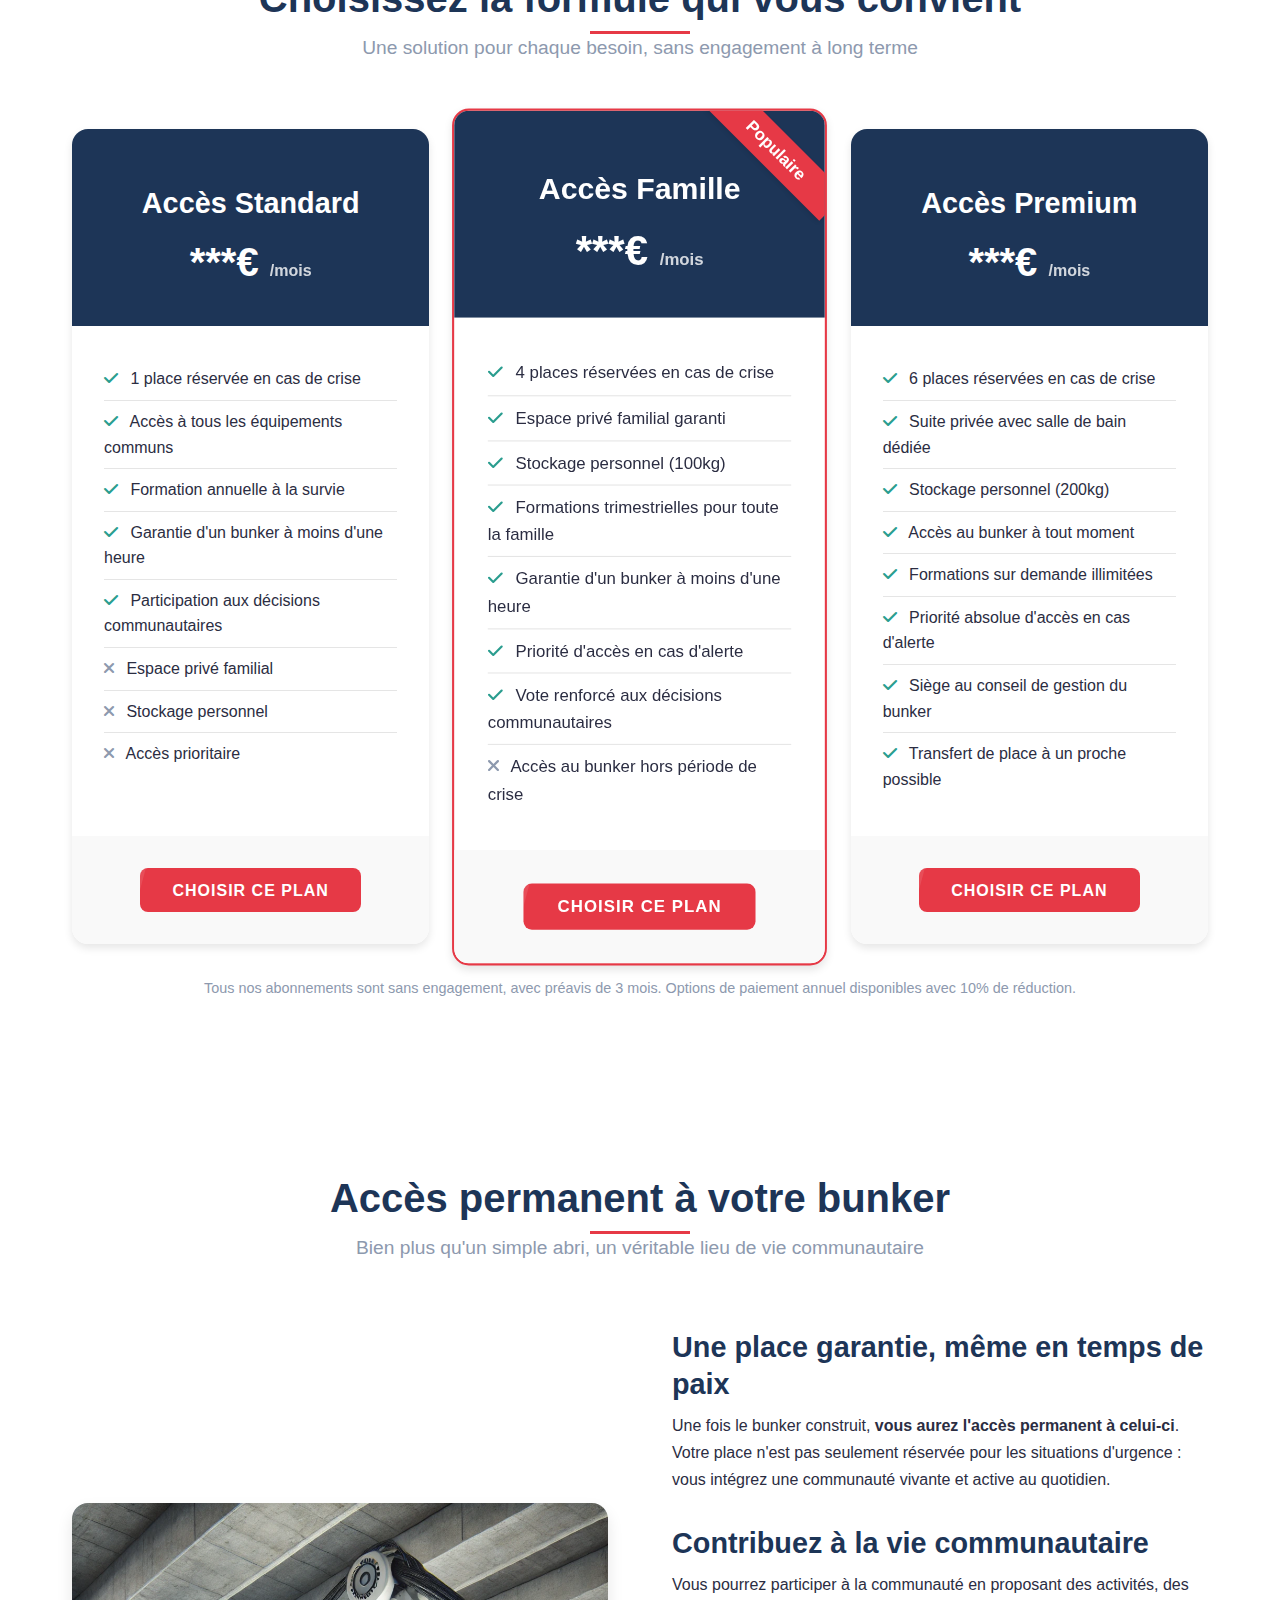
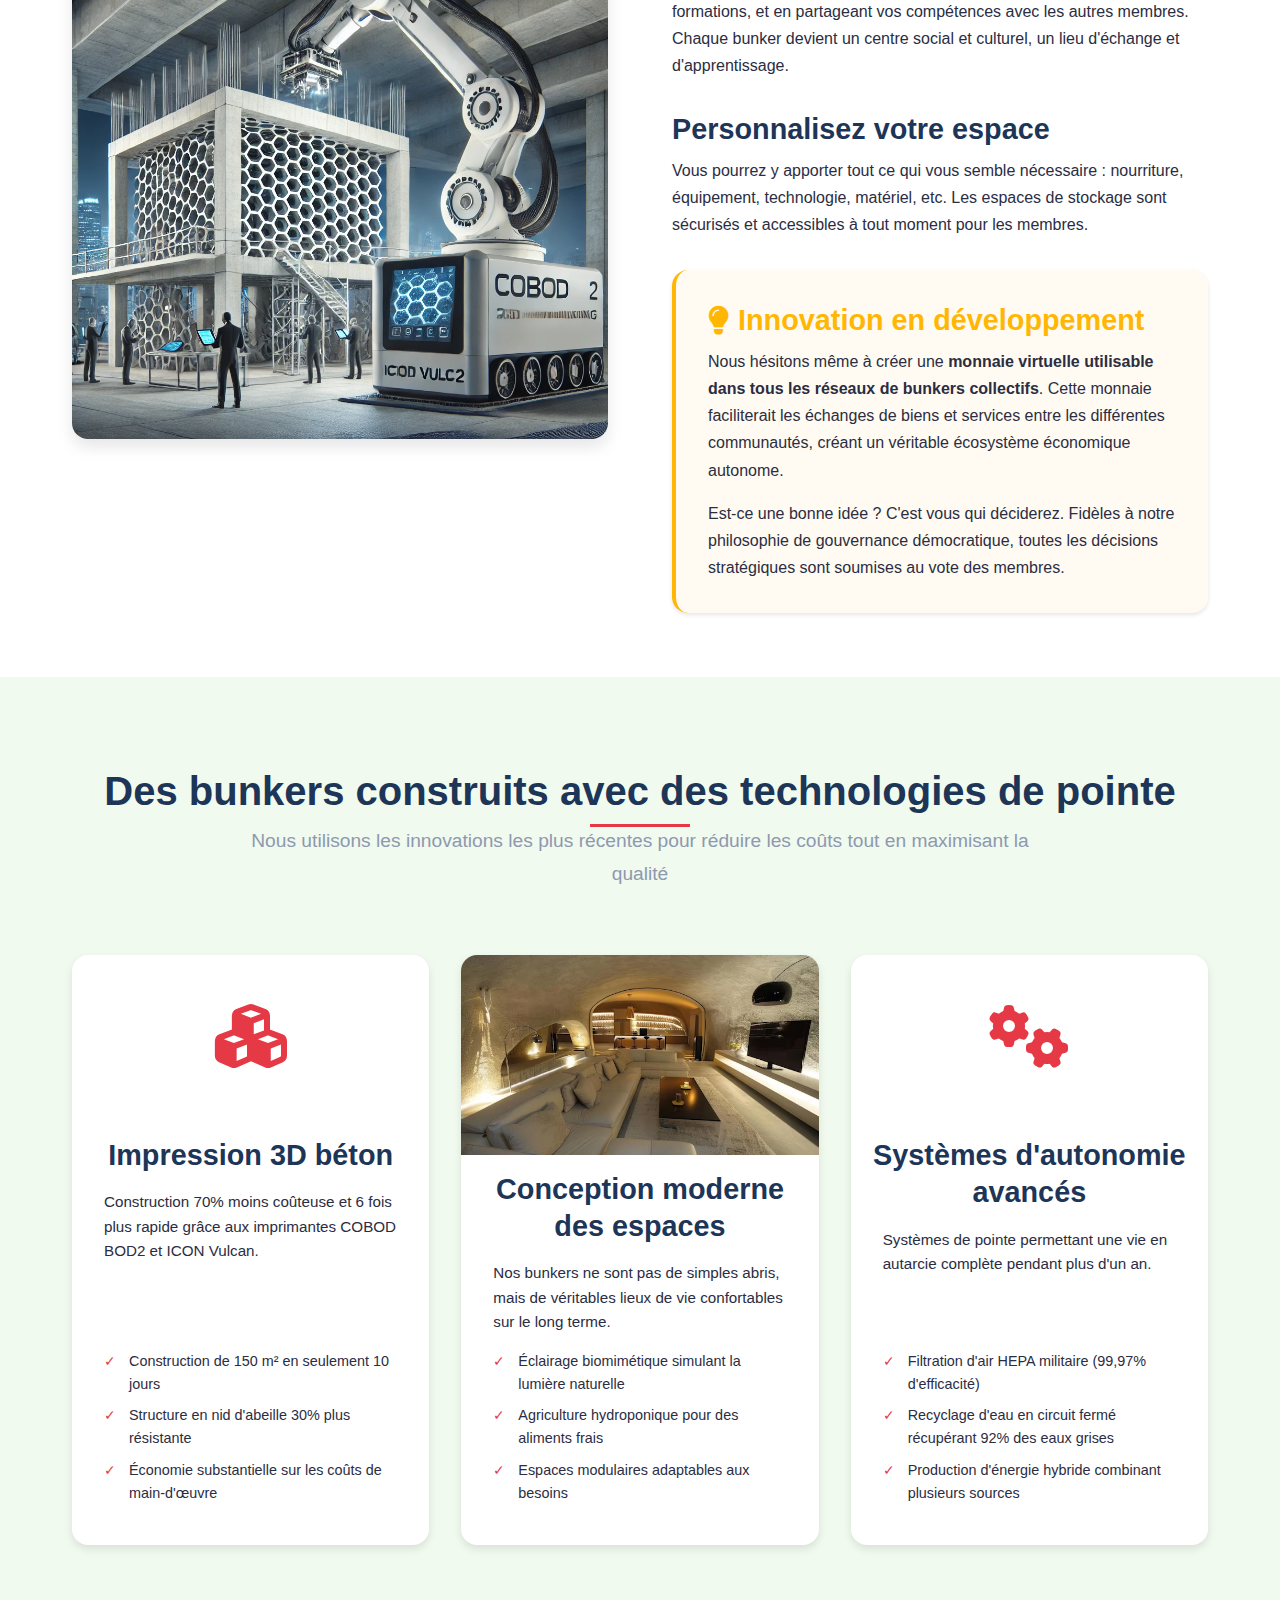
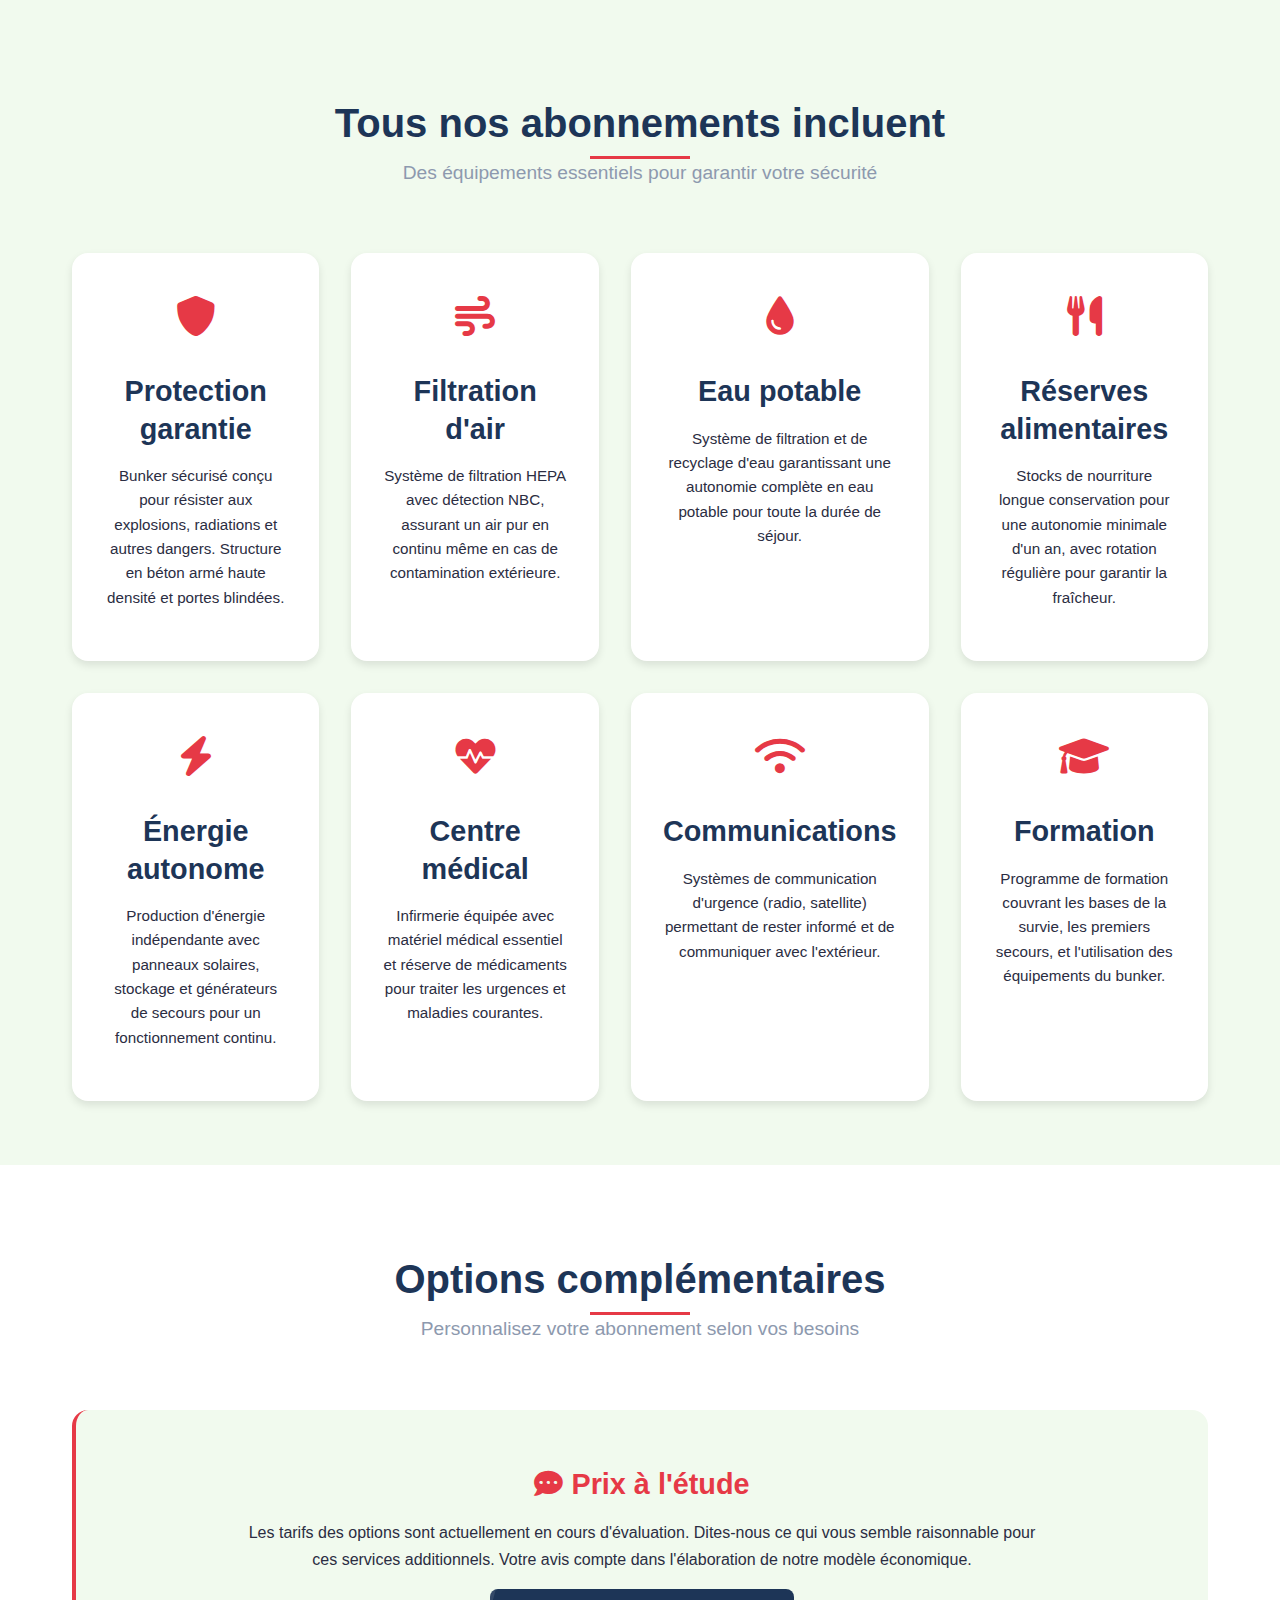
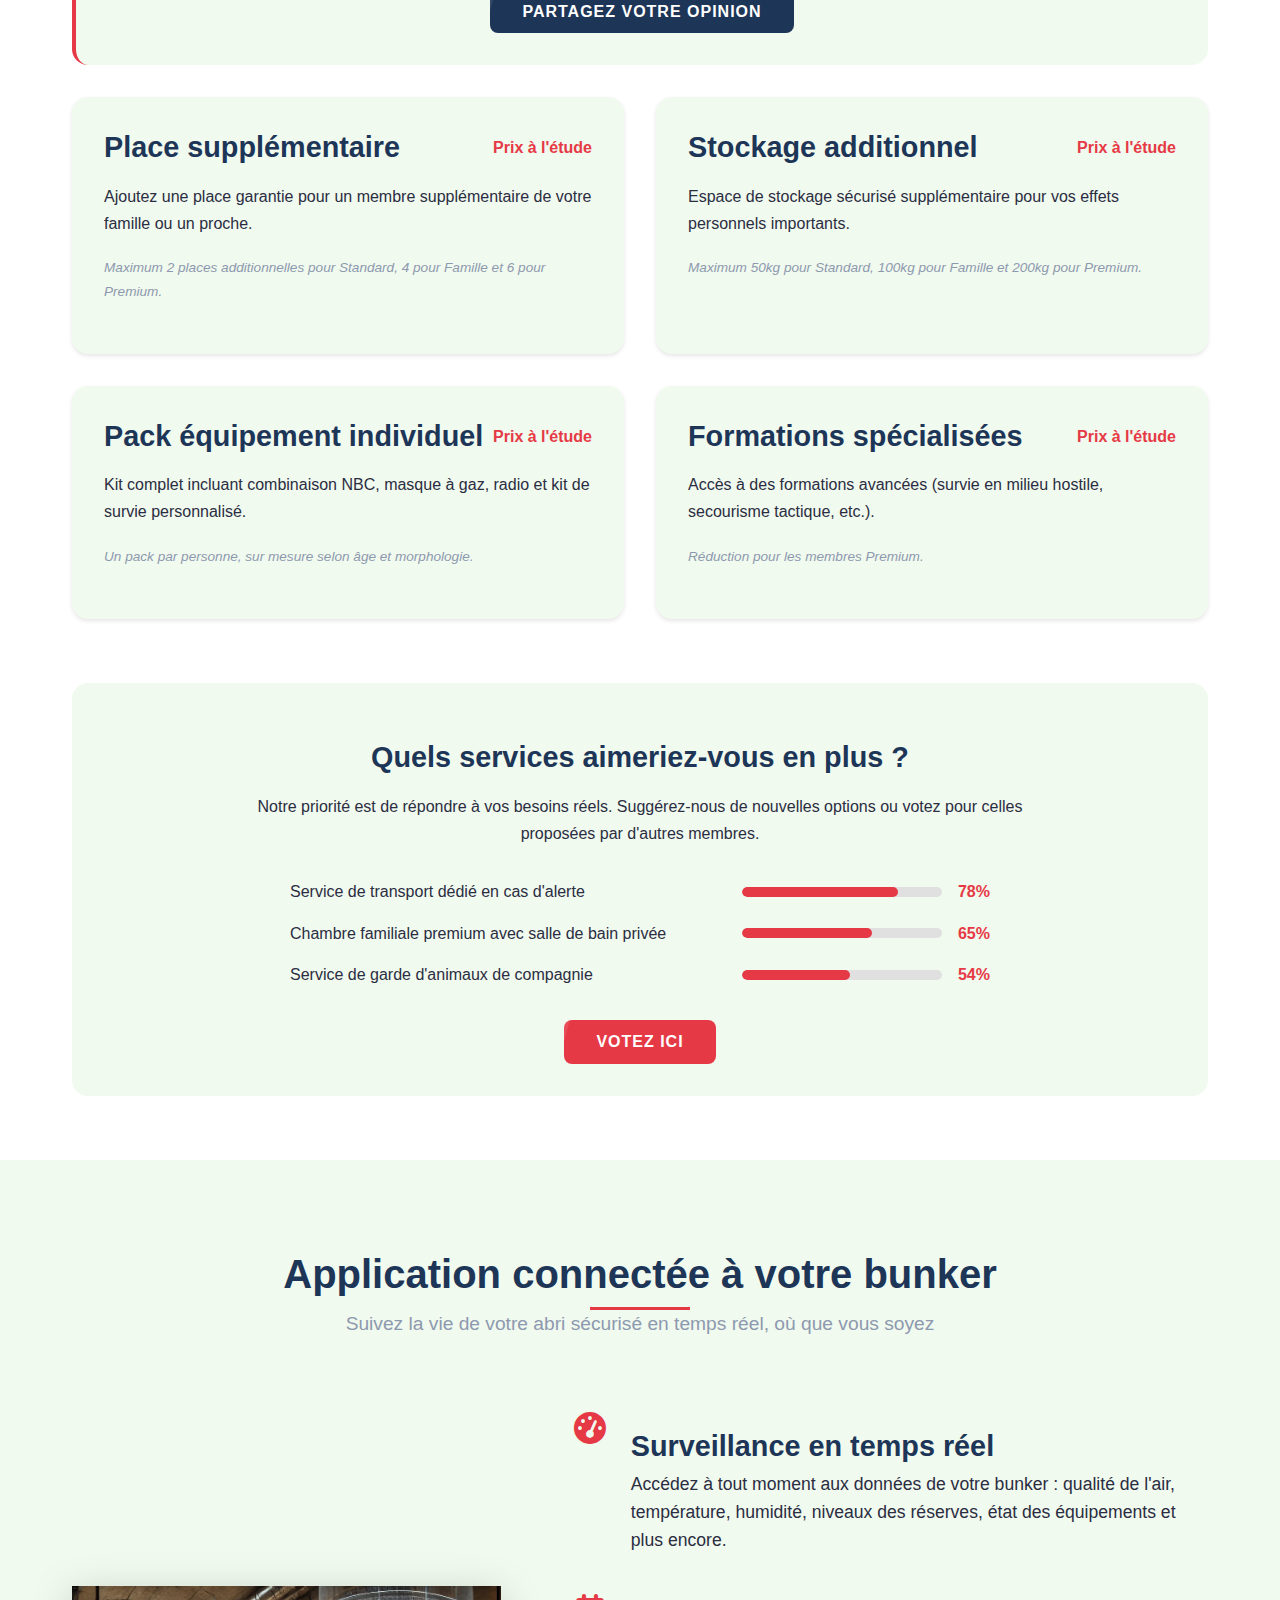
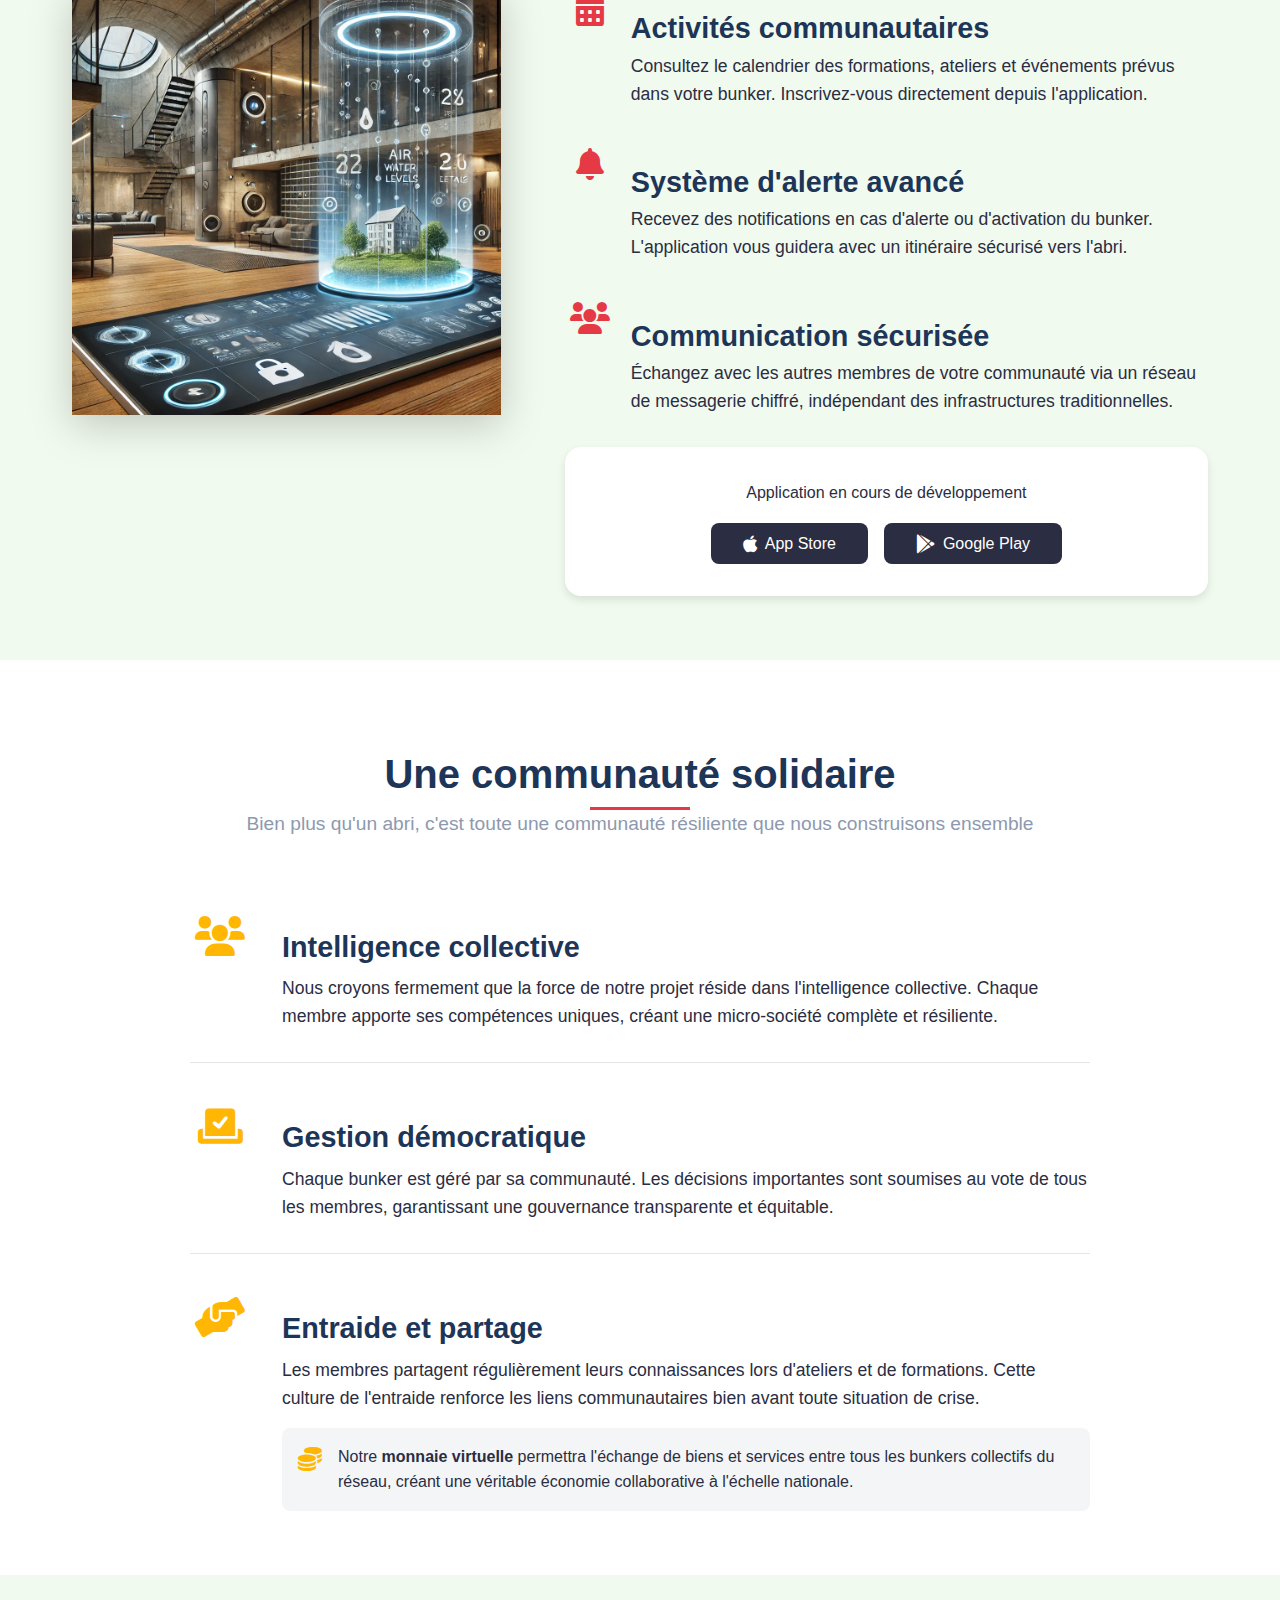
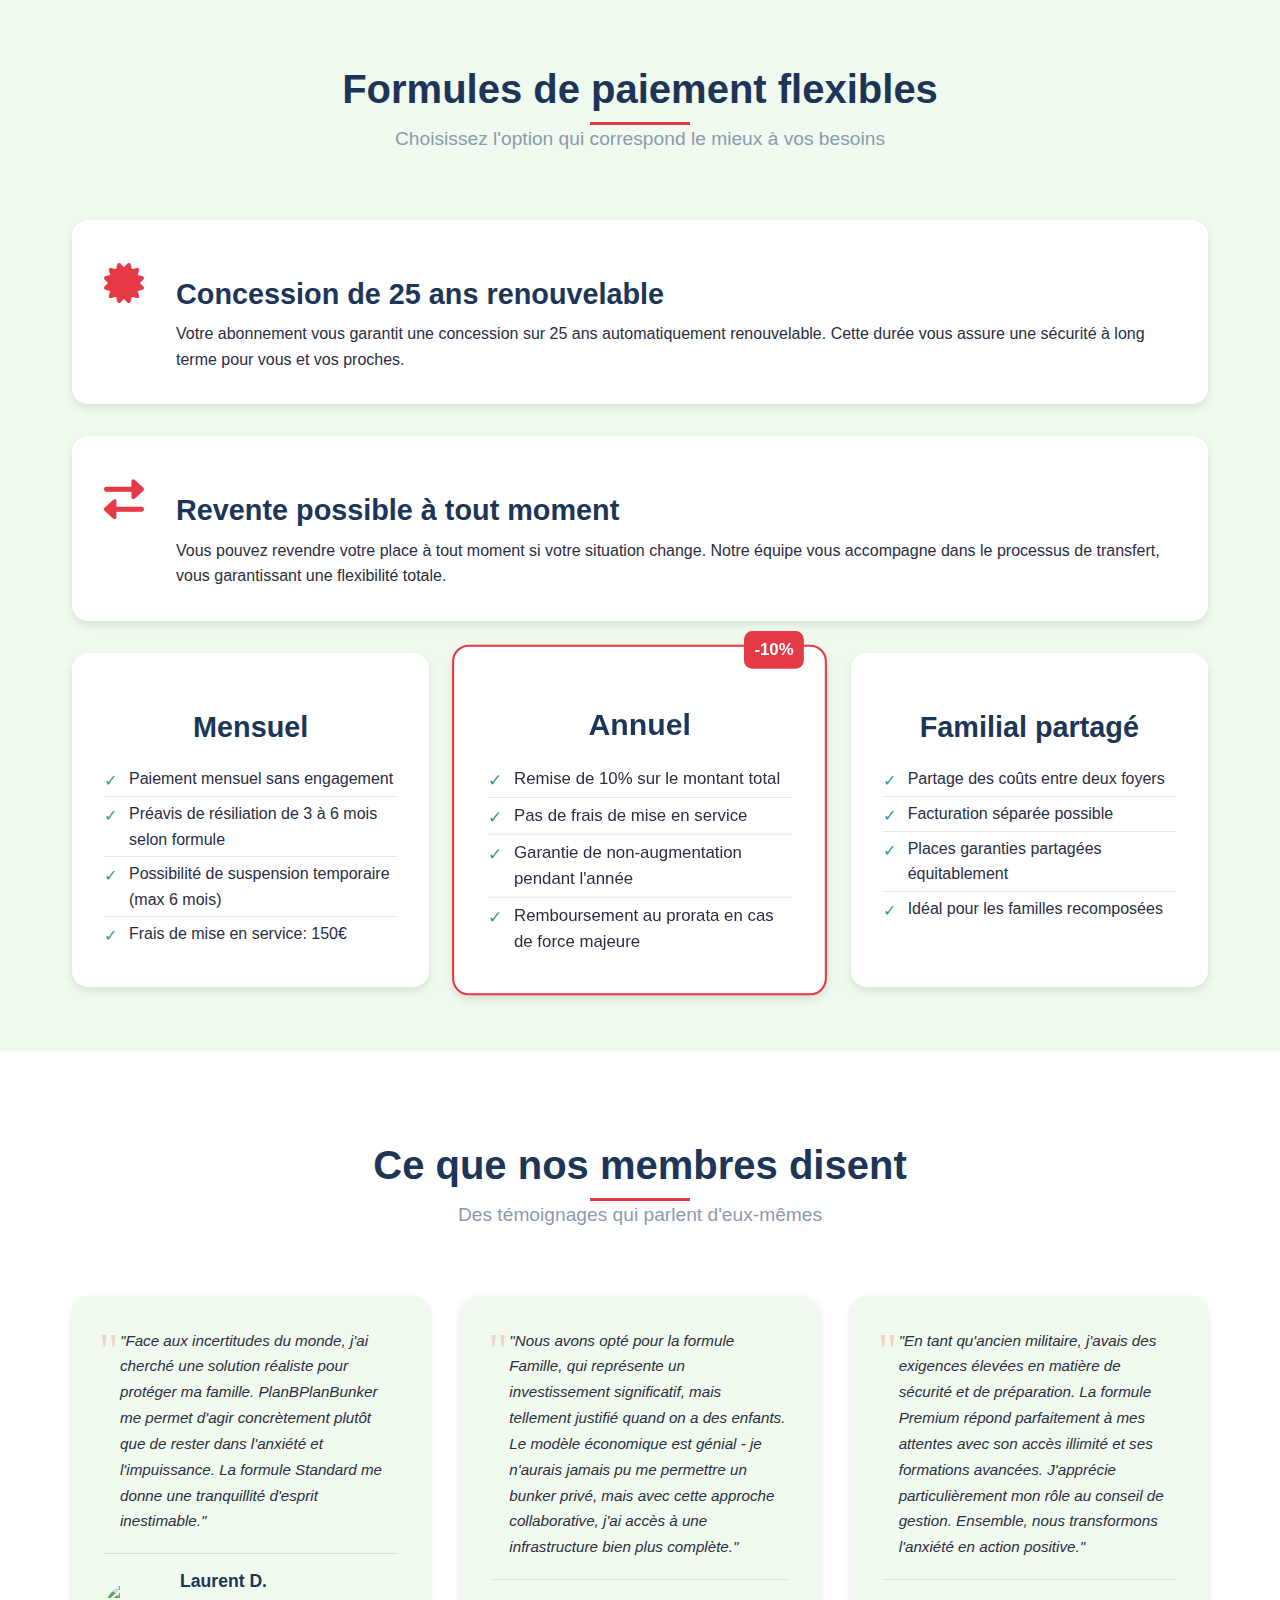
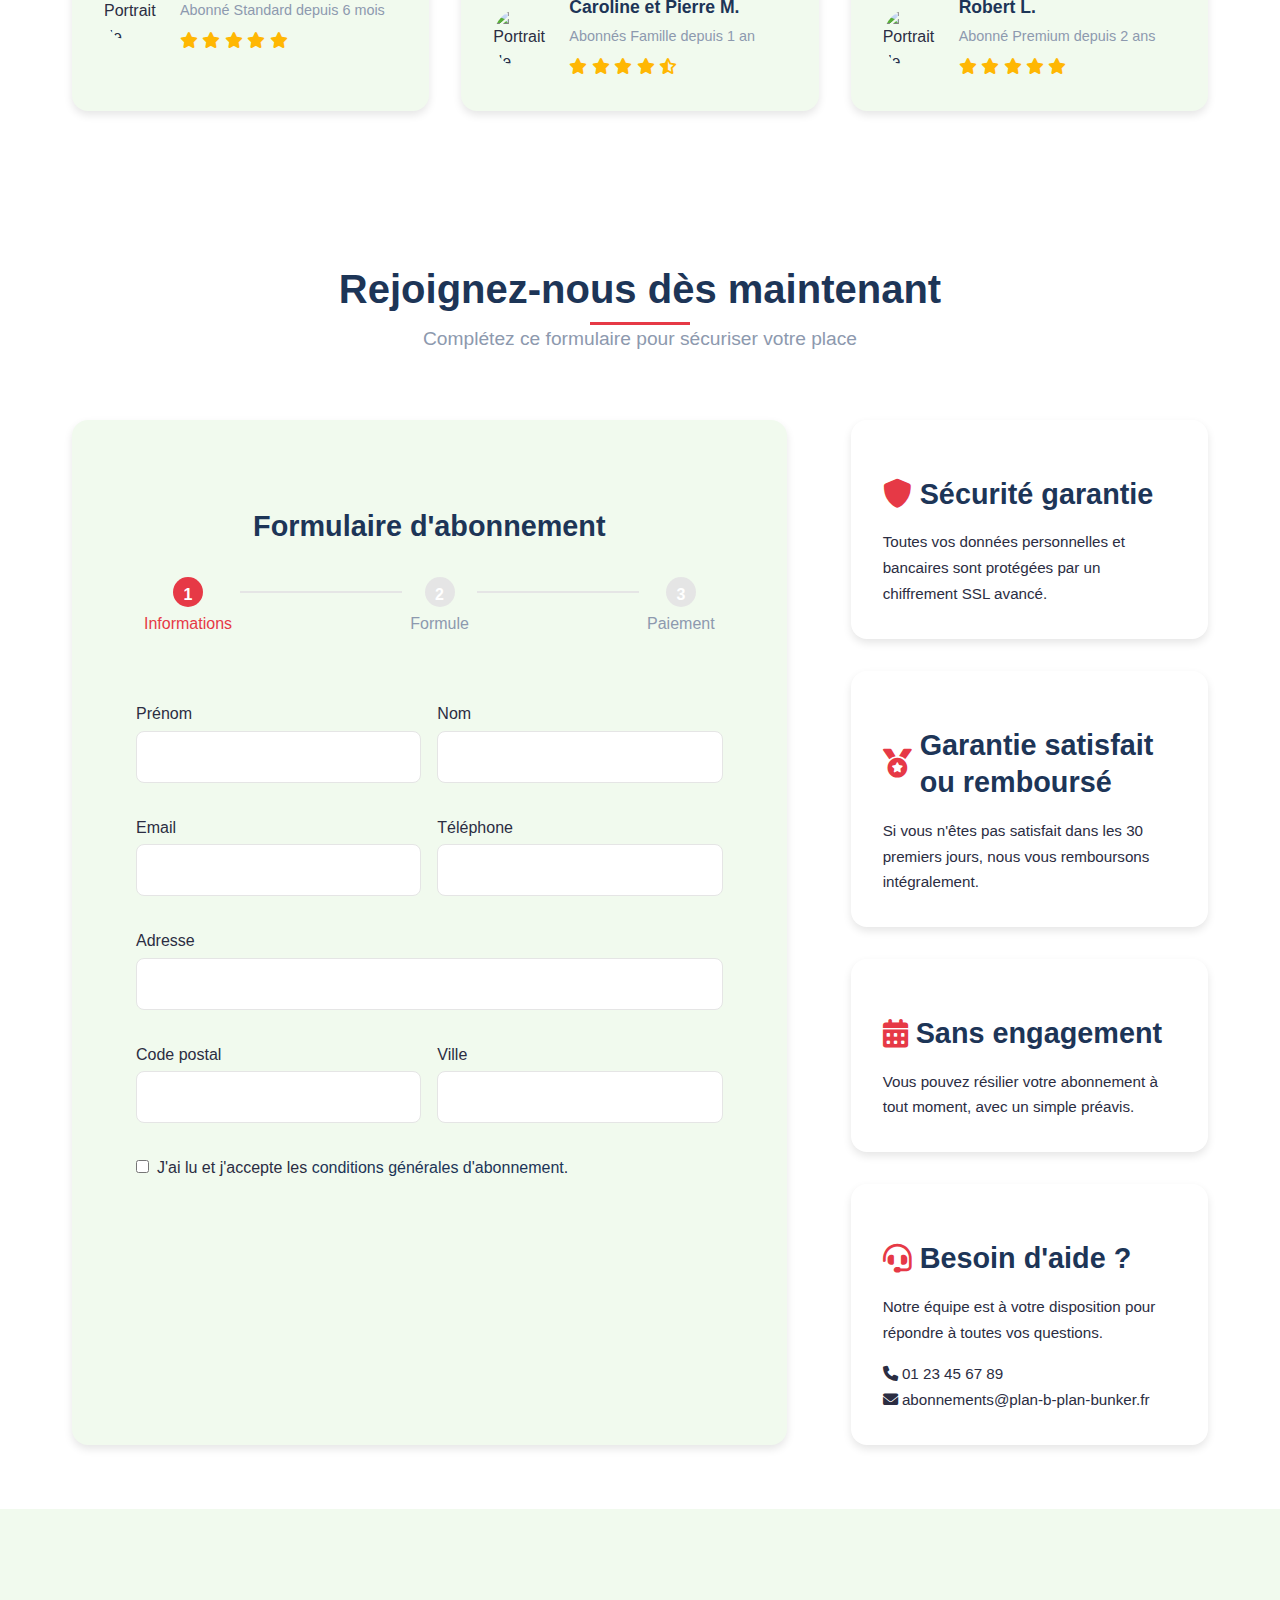
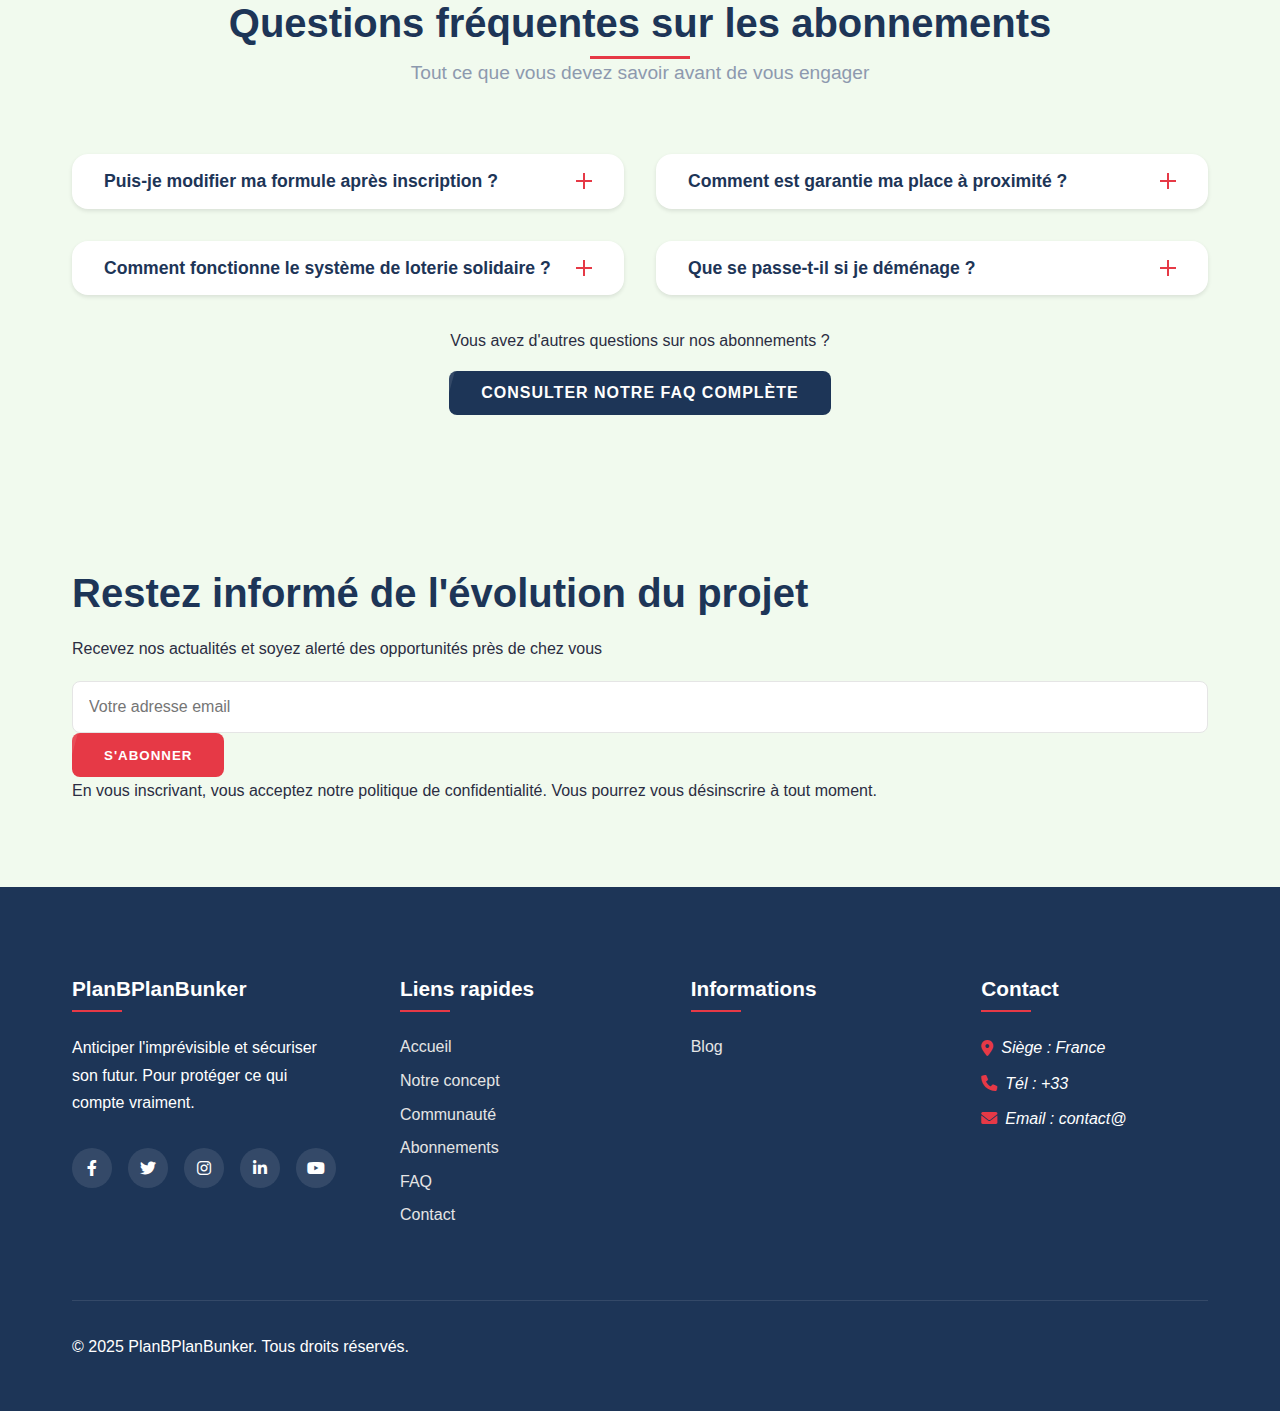
==== commit bff6c427: "update abo" ====
--- a/pages/abonnement.html
+++ b/pages/abonnement.html
@@ -108,7 +108,7 @@
                 <div class="plan-header">
                     <h3>Accès Standard</h3>
                     <div class="price">
-                        <span class="amount">300€</span>
+                        <span class="amount">***€</span>
                         <span class="period">/mois</span>
                     </div>
                 </div>
@@ -134,7 +134,7 @@
                 <div class="plan-header">
                     <h3>Accès Famille</h3>
                     <div class="price">
-                        <span class="amount">900€</span>
+                        <span class="amount">***€</span>
                         <span class="period">/mois</span>
                     </div>
                 </div>
@@ -159,7 +159,7 @@
                 <div class="plan-header">
                     <h3>Accès Premium</h3>
                     <div class="price">
-                        <span class="amount">1500€</span>
+                        <span class="amount">***€</span>
                         <span class="period">/mois</span>
                     </div>
                 </div>
